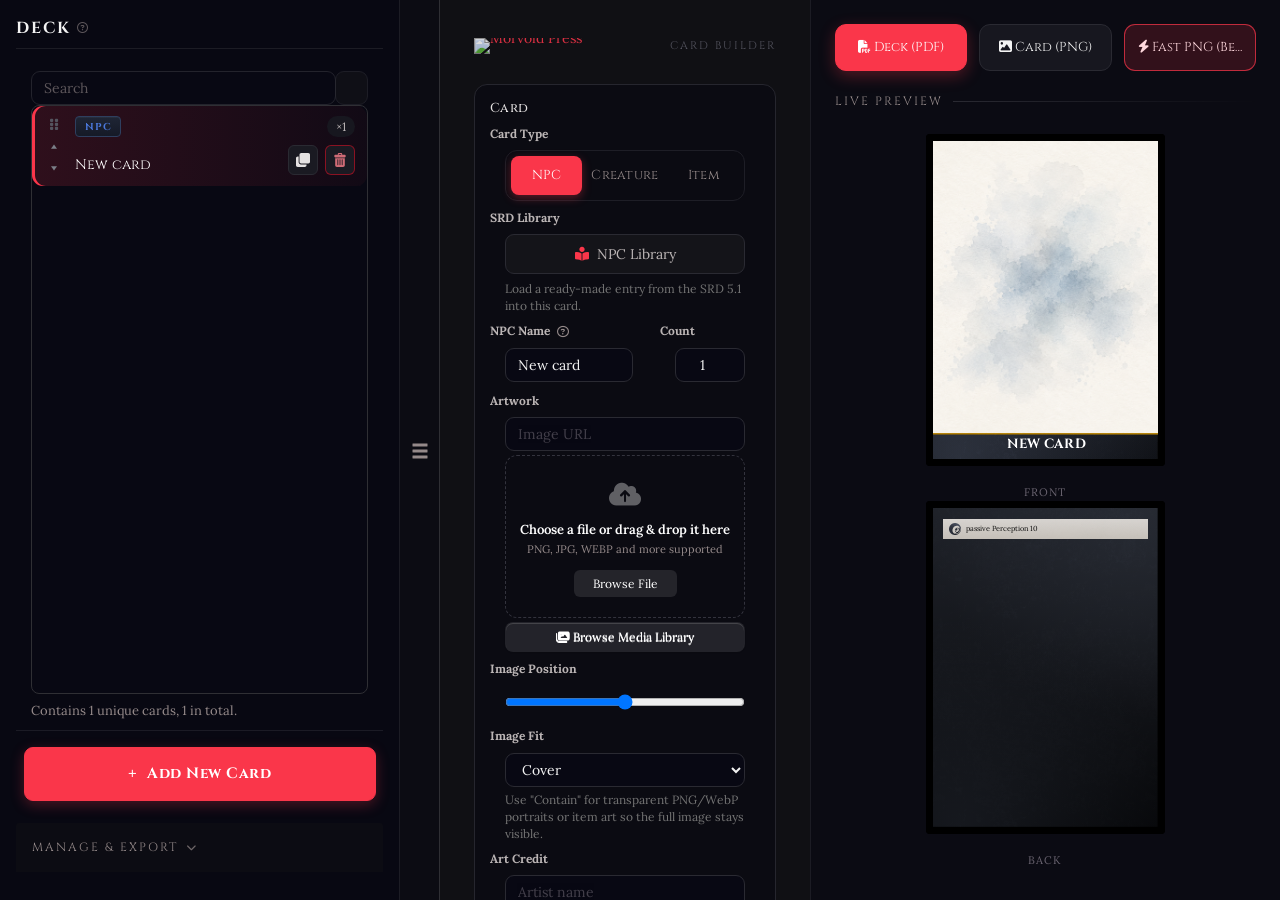
==== index.html @ 97876983 "Initial RPG card generator upload" ====
<!DOCTYPE html>
<html lang="en">

<head>
    <!-- Google Analytics -->
    <script>
    const GA_MEASUREMENT_ID = '%GA_MEASUREMENT_ID%';
    if (GA_MEASUREMENT_ID) {
        (function() {
        const script = document.createElement('script');
        script.async = true;
        script.src = `https://www.googletagmanager.com/gtag/js?id=${GA_MEASUREMENT_ID}`;
        document.head.appendChild(script);
        window.dataLayer = window.dataLayer || [];
        function gtag(){dataLayer.push(arguments);}
        gtag('js', new Date());
        gtag('config', GA_MEASUREMENT_ID, { anonymize_ip: true });
        })();
    }
    </script>
    <meta charset="UTF-8">
    <meta name="viewport" content="width=device-width, initial-scale=1">
    <meta name="description" content="A free browser-based tool for designing and generating custom creature cards for tabletop RPGs. Build your monsters, customise their stats, and export print-ready cards.">
    <meta property="og:type" content="website">
    <meta property="og:title" content="Creature Card Generator">
    <meta property="og:description" content="A free browser-based tool for designing and generating custom creature cards for tabletop RPGs. Build your monsters, customise their stats, and export print-ready cards.">
    <title>Creature Card Generator</title>
    <!-- Library: math.js -->
    <script type="text/javascript" src="lib/math/math.15.0.0.min.js" charset="utf-8"></script>
    <script>math.config({number:'BigNumber'})</script>
    <!-- Library: jQuery -->
    <script type="text/javascript" src="lib/jquery/jquery.min.js" charset="utf-8"></script>
    <!-- Library: Bootstrap -->
    <script type="text/javascript" src="lib/bootstrap/js/bootstrap.min.js" charset="utf-8"></script>
    <link rel="stylesheet" type="text/css" href="lib/bootstrap/css/bootstrap.min.css" />
    <link rel="stylesheet" type="text/css" href="lib/bootstrap/css/bootstrap-theme.min.css" />
    <!-- Library: Bootstrap typeahead -->
    <script type="text/javascript" src="lib/typeahead/bootstrap3-typeahead.min.js" charset="utf-8"></script>
    <!-- Library: Color picker -->
    <link href="lib/colorpicker/css/bootstrap-colorselector.css" rel="stylesheet" />
    <script type="text/javascript" src="lib/colorpicker/js/bootstrap-colorselector.js" charset="utf-8"></script>
    <!-- Library: DOMPurify -->
    <script type="text/javascript" src="lib/dompurify/purify.min.js" charset="utf-8"></script>
    <!-- Export-only dependencies are lazy-loaded by js/ui.js -->
    <!-- Data -->
    <script type="text/javascript" src="data/card_data_example.js"></script>
    <!-- Javascript -->
    <script type="text/javascript" src="js/index-and-output.js"></script>
    <script type="text/javascript" src="js/common.js"></script>
    <script type="text/javascript" src="js/fields/field.js"></script>
    <script type="text/javascript" src="js/fields/fields_utils.js"></script>
    <script type="text/javascript" src="js/fields/fields_file.js"></script>
    <script type="text/javascript" src="js/fields/fields_deck.js"></script>
    <script type="text/javascript" src="js/fields/fields_page.js"></script>
    <script type="text/javascript" src="js/fields/fields_default.js"></script>
    <script type="text/javascript" src="js/fields/fields_card.js?v=npc30"></script>
    <script type="text/javascript" src="js/monster-icon-data.js"></script>
    <script type="text/javascript" src="js/cards.js?v=npc30"></script>
    <script type="text/javascript" src="js/monster-computed.js"></script>
    <script type="text/javascript" src="js/colors.js"></script>
    <script type="text/javascript" src="js/icons.js"></script>
    <script type="text/javascript" src="js/doc_parser.js"></script>
    <script type="text/javascript" src="js/srd_data.js"></script>
    <script type="text/javascript" src="js/srd-items.js?v=npc30"></script>
    <script type="text/javascript" src="js/srd-items-data.js?v=npc30"></script>
    <script type="text/javascript" src="js/item-art-data.js?v=npc30"></script>
    <script type="text/javascript" src="js/srd-import.js?v=npc30"></script>
    <script type="text/javascript" src="js/srd-items-library.js?v=npc30"></script>
    <script type="text/javascript" src="js/jsonbuilder-import.js"></script>
    <script type="text/javascript" src="js/card-lightbox.js"></script>
    <script type="text/javascript" defer src="js/ui.js?v=npc30"></script>
    <script type="text/javascript" defer src="js/autocomplete.js?v=npc30"></script>
    <script type="text/javascript" defer src="js/redesign-modules.js?v=npc30"></script>
    <!-- Fonts -->
    <link href='https://fonts.googleapis.com/css2?family=Cinzel:wght@400;700&family=Lora:ital,wght@0,400;0,700;1,400;1,700&display=swap' rel='stylesheet'>
    <link href="fonts/game-icons.css" rel="stylesheet" />
    <link rel="stylesheet" href="https://cdnjs.cloudflare.com/ajax/libs/font-awesome/6.5.1/css/all.min.css" />
    <!-- Drawer flash-prevention: set class before first paint -->
    <script>
      if (localStorage.getItem('drawerOpen') !== 'false') {
        document.documentElement.classList.add('drawer-open');
      }
    </script>
    <!-- CSS -->
    <link href="css/ui.css?v=npc30" rel="stylesheet" />
    <link href="css/redesign.css?v=npc30" rel="stylesheet" />
    <link href="css/cards.css?v=npc30" rel="stylesheet" />
    <link href="css/card-size.css" rel="stylesheet" />
    <link href="css/icons.css" rel="stylesheet" />
    <link href="css/custom-icons.css" rel="stylesheet" />
    <link href="css/style.css" rel="stylesheet" />
</head>

<body>
    <!-- Off-canvas sidebar drawer -->
    <aside id="sidebar-drawer">

                <div id="deck-section" class="sidebar-section">
                    <h4 class="sidebar-section-title">Deck <button type="button" class="sidebar-tooltip-btn" onclick="openSidebarTooltip('deck')" title="About the Deck"><i class="fa-regular fa-circle-question"></i></button></h4>
                                <form role="form" class="form-horizontal sidebar-deck-form">
                                    <div class="deck-sidebar-main">
                                    <div class="form-group">
                                        <div class="col-sm-2">
                                            <label for="deck-cards-list" class="control-label" style="width: 100%; margin-bottom: 1em;">Card</label>
                                            <div>
                                                <button type="button" class="move-button" title="Move to top" id="button-move-top">⏫</button>
                                            </div>
                                            <div>
                                                <button type="button" class="move-button" title="Move up" id="button-move-up">🔼</button>
                                            </div>
                                            <div>
                                                <button type="button" class="move-button" title="Move down" id="button-move-down">🔽</button>
                                            </div>
                                            <div>
                                                <button type="button" class="move-button" title="Move to bottom" id="button-move-bottom">⏬</button>
                                            </div>
                                        </div>
                                        <div class="col-sm-10">
                                            <div class="input-group">
                                                <input type="search" id="deck-cards-list-title-filter" class="form-control" placeholder="Search">
                                                <span class="input-group-btn">
                                                    <button class="btn btn-default search-clear-btn">
                                                </span>
                                            </div>
                                            <div id="deck-cards-list" class="deck-cards-list"></div>
                                        </div>
                                    </div>
                                    <div class="form-group">
                                        <div class="col-sm-2"></div>
                                        <div class="col-sm-10">
                                            <div id="total-card-count">Deck contains 0 cards.</div>
                                        </div>
                                    </div>

                                    </div>
                                    <div class="deck-sidebar-actions">
                                        <div class="sidebar-action-card">
                                    <!-- ── Add Cards ── -->
                                    <p class="sidebar-group-label">Add Cards <button type="button" class="sidebar-tooltip-btn" onclick="openSidebarTooltip('add-cards')" title="About Add Cards"><i class="fa-regular fa-circle-question"></i></button></p>
                                    <div class="form-group slim-buttons-row">
                                        <div class="col-sm-12">
                                            <button type="button" class="btn btn-block" id="button-add-card">Add New Card</button>
                                        </div>
                                    </div>

                                    <!-- ── Manage ── -->
                                    <p class="sidebar-group-label">Manage <button type="button" class="sidebar-tooltip-btn" onclick="openSidebarTooltip('manage')" title="About Manage"><i class="fa-regular fa-circle-question"></i></button></p>
                                    <div class="form-group slim-buttons-row">
                                        <div class="col-sm-4">
                                            <button type="button" class="btn btn-primary btn-block" id="button-duplicate-card">Duplicate</button>
                                        </div>
                                        <div class="col-sm-4">
                                            <button type="button" class="btn btn-primary btn-block" id="button-copy-card">Copy</button>
                                        </div>
                                        <div class="col-sm-4">
                                            <button type="button" class="btn btn-primary btn-block" id="button-copy-all">Copy all</button>
                                        </div>
                                    </div>
                                    <div class="form-group slim-buttons-row">
                                        <div class="col-sm-4">
                                            <button type="button" class="btn btn-primary btn-block" id="button-paste-card">Paste</button>
                                        </div>
                                        <div class="col-sm-4">
                                            <button type="button" class="btn btn-danger btn-block" id="button-delete-card">Delete</button>
                                        </div>
                                        <div class="col-sm-4">
                                            <button type="button" class="btn btn-danger btn-block" id="button-clear">Delete all</button>
                                        </div>
                                    </div>
                                    <div class="form-group slim-buttons-row">
                                        <div class="col-sm-12">
                                            <div class="checkbox" style="padding: 2px 0 4px;">
                                                <label>
                                                    <input type="checkbox" checked id="ask-before-delete"> Ask before deleting
                                                </label>
                                            </div>
                                        </div>
                                    </div>

                                    <!-- ── Import / Export ── -->
                                    <p class="sidebar-group-label">Import / Export <button type="button" class="sidebar-tooltip-btn" onclick="openSidebarTooltip('import-export')" title="About Import / Export"><i class="fa-regular fa-circle-question"></i></button></p>
                                    <div class="form-group slim-buttons-row">
                                        <div class="col-sm-12">
                                            <button type="button" class="btn btn-block sidebar-import-btn" id="button-load">
                                                <i class="fa-solid fa-file-arrow-up"></i> Import JSON
                                            </button>
                                        </div>
                                    </div>
                                    <div class="form-group">
                                        <div class="col-sm-12">
                                            <div class="input-group">
                                                <input type="text" class="form-control" id="file-name" placeholder="File name" value="morvold_card_deck">
                                                <span class="input-group-btn">
                                                    <button type="button" class="btn btn-primary" id="button-save">Export JSON</button>
                                                </span>
                                            </div>
                                            <a href="" id="file-save-link" style="display:none">Hidden download link</a>
                                        </div>
                                    </div>
                                        </div>
                                    </div>
                                </form>
                </div><!-- /#deck-section -->

                    <!-- Page panel removed: content moved to Page Settings in column 2 -->


                    <!-- TEMPORARILY HIDDEN: To show the Default panel again, remove the wrapper div with style="display:none" below (and its closing </div>). -->
                    <div style="display:none">
                    <div class="panel panel-default">
                        <div class="panel-heading" role="tab" id="headingThree">
                            <h4 class="panel-title">
                                <a class="collapsed" role="button" data-toggle="collapse" data-parent="#accordion"
                                    href="#collapseThree" aria-expanded="false" aria-controls="collapseThree">
                                    <!-- PANEL TITLE -->
                                    Default
                                    <!-- /PANEL TITLE -->
                                </a>
                            </h4>
                        </div>
                        <div id="collapseThree" class="panel-collapse collapse" role="tabpanel"
                            aria-labelledby="headingThree">
                            <div class="panel-body">
                                <!-- PANEL BODY -->
                                <form role="form" class="form-horizontal">
                                    <div class="form-group slim-buttons-row">
                                        <label for="default-title-size" class="col-sm-4 control-label">Title size</label>
                                        <div class="col-sm-6">
                                            <select class="form-control" id="default-title-size">
                                                <option value="16">16pt</option>
                                                <option value="15">15pt</option>
                                                <option value="14">14pt</option>
                                                <option value="13">13pt (initial)</option>
                                                <option value="12">12pt</option>
                                                <option value="11">11pt</option>
                                                <option value="10">10pt</option>
                                            </select>
                                        </div>
                                        <div class="col-sm-2">
                                            <button type="button" class="btn btn-primary btn-block" id="button-apply-default-title-size"
                                                onclick="">&gt;</button>
                                        </div>
                                    </div>
                                    <div class="form-group slim-buttons-row">
                                        <label for="default-title-color" class="col-sm-4 control-label">Title color</label>
                                        <div class="col-sm-6">
                                            <div class="input-group">
                                                <select id="default-title-color-selector" class="colorselector-data"></select>
                                                <input type="text" id="default-title-color" class="form-control" placeholder="Default color">
                                            </div>
                                        </div>
                                        <div class="col-sm-2">
                                            <button type="button" class="btn btn-primary btn-block" id="button-apply-default-title-color"
                                                onclick="">&gt;</button>
                                        </div>
                                    </div>
                                    <div class="form-group slim-buttons-row">
                                        <label for="default-card-font-size" class="col-sm-4 control-label">Text size</label>
                                        <div class="col-sm-6">
                                            <select class="form-control" id="default-card-font-size">
                                                <option value="12" selected>12px (initial)</option>
                                                <option value="11">11px</option>
                                                <option value="inherit">10.66px (inherit: 8pt)</option>
                                                <option value="10">10px</option>
                                                <option value="9">9px</option>
                                                <option value="smaller">8.88px (smaller)</option>
                                                <option value="8">8px</option>
                                            </select>
                                        </div>
                                        <div class="col-sm-2">
                                            <button type="button" class="btn btn-primary btn-block" id="button-apply-default-font-card"
                                                onclick="">&gt;</button>
                                        </div>
                                    </div>
                                    <div class="form-group slim-buttons-row" style="display:none;">
                                        <label for="default-color-front-selector" class="col-sm-4 control-label">Front color</label>
                                        <div class="col-sm-6">
                                            <div class="input-group">
                                                <select id="default-color-front-selector" class="colorselector-data"></select>
                                                <input type="text" id="default-color-front" class="form-control"
                                                    placeholder="Card front color" data-property="color">
                                            </div>
                                        </div>
                                        <div class="col-sm-2">
                                            <button type="button" class="btn btn-primary btn-block" id="button-apply-default-color-front"
                                                onclick="">&gt;</button>
                                        </div>
                                    </div>
                                    <div class="form-group slim-buttons-row">
                                        <label for="default-icon-front" class="col-sm-4 control-label">Front icon</label>
                                        <div class="col-sm-6">
                                            <div class="input-group">
                                                <span class="input-group-btn">
                                                    <button class="btn btn-default icon-select-button"
                                                        type="button">Search</button>
                                                </span>
                                                <input type="text" id="default-icon-front" class="form-control icon-list"
                                                    placeholder="Icon name">
                                            </div>
                                        </div>
                                        <div class="col-sm-2">
                                            <button type="button" class="btn btn-primary btn-block" id="button-apply-default-icon-front"
                                                onclick="">&gt;</button>
                                        </div>
                                    </div>
                                    <div class="form-group slim-buttons-row">
                                        <label for="small-icons" class="col-sm-4 control-label"></label>
                                        <div class="col-sm-6">
                                            <div class="checkbox" style="padding-bottom: 7px;">
                                                <label>
                                                    <input type="checkbox" checked id="small-icons"> Use small icons
                                                </label>
                                            </div>
                                        </div>
                                        <div class="col-sm-2">
                                            
                                        </div>
                                    </div>
                                    <div class="form-group slim-buttons-row" style="display:none;">
                                        <label for="default-color-back-selector" class="col-sm-4 control-label">Back color</label>
                                        <div class="col-sm-6">
                                            <div class="input-group">
                                                <select id="default-color-back-selector" class="colorselector-data"></select>
                                                <input type="text" id="default-color-back" class="form-control"
                                                    placeholder="Default front color" data-property="color">
                                            </div>
                                        </div>
                                        <div class="col-sm-2">
                                            <button type="button" class="btn btn-primary btn-block" id="button-apply-default-color-back"
                                                onclick="">&gt;</button>
                                        </div>
                                    </div>
                                    <div class="form-group slim-buttons-row">
                                        <label for="default-icon-back" class="col-sm-4 control-label">Back icon</label>
                                        <div class="col-sm-6">
                                            <div class="input-group">
                                                <span class="input-group-btn">
                                                    <button class="btn btn-default icon-select-button"
                                                        type="button">Search</button>
                                                </span>
                                                <input type="text" id="default-icon-back" class="form-control icon-list"
                                                    placeholder="Default front icon">
                                            </div>
                                        </div>
                                        <div class="col-sm-2">
                                            <button type="button" class="btn btn-primary btn-block" id="button-apply-default-icon-back"
                                                onclick="">&gt;</button>
                                        </div>
                                    </div>
                                    <div class="form-group slim-buttons-row">
                                        <label for="default-icon-back-rotation" class="col-sm-4 control-label" style="font-weight: normal;">Rotation (°)</label>
                                        <div class="col-sm-6">
                                            <input type="number" max="360" min="-360" id="default-icon-back-rotation" class="form-control" placeholder="0">
                                        </div>
                                        <div class="col-sm-2">
                                            <button type="button" class="btn btn-primary btn-block" id="button-apply-default-icon-back-rotation"
                                                onclick="">&gt;</button>
                                        </div>
                                    </div>
                                    <div class="form-group slim-buttons-row">
                                        <label for="default-icon-back-container" class="col-sm-4 control-label" style="font-weight: normal;">Container</label>
                                        <div class="col-sm-6">
                                            <select class="form-control" id="default-icon-back-container">
                                                <option value="none">None</option>
                                                <option value="square">Square</option>
                                                <option value="rounded-square">Rounded square</option>
                                                <option value="circle">Circle</option>
                                            </select>
                                        </div>
                                        <div class="col-sm-2">
                                            <button type="button" class="btn btn-primary btn-block" id="button-apply-default-icon-back-container"
                                                onclick="">&gt;</button>
                                        </div>
                                    </div>
                                    <div class="form-group slim-buttons-row">
                                        <label for="default-card-background" class="col-sm-4 control-label">Back image</label>
                                        <div class="col-sm-6">
                                            <input type="text" id="default-card-background" class="form-control">
                                        </div>
                                        <div class="col-sm-2">
                                            <button type="button" class="btn btn-primary btn-block" id="button-apply-default-card-background"
                                                onclick="">&gt;</button>
                                        </div>
                                    </div>
                                    <div class="help-block">
                                        <p>
                                            An attribute's default value will be applied to cards that are missing a value for that specific attribute. 
                                            These default values are stored in the browser but not in the file saved using the "Download" button.
                                        </p>
                                        <p>
                                            Press the ">" button to overwrite existing attribute values on each card.
                                            These values will be stored in the file.
                                        </p>
                                    </div>
                                    <div class="form-group slim-buttons-row">
                                        <div class="col-sm-12">
                                            <button type="button" class="btn btn-default" style="width: 100%;" id="reset-default-tab-values">Restore this tab's default values</button>
                                        </div>
                                    </div>
                                    <div id="danger-zone-closed">
                                        <div class="form-group">
                                            <div class="col-sm-12">
                                                <p><a href="javascript:;" id="danger-zone-show">Show Danger Zone</a></p>
                                            </div>
                                        </div>
                                    </div>
                                    <div id="danger-zone-opened" class="hidden">
                                        <p><a href="javascript:;" id="danger-zone-hide">Hide Danger Zone</a></p>
                                        <div class="form-group slim-buttons-row">
                                            <div class="col-sm-12 text-center">
                                                <button type="button" class="btn btn-danger" style="width: 100%;" id="clear-all">CLEAR ALL</button>
                                            </div>
                                        </div>
                                    </div>
                                </form>
                                <!-- /PANEL BODY -->
                            </div>
                        </div>
                    </div>
                    </div>
                    <!-- /TEMPORARILY HIDDEN: Default panel -->

                <!-- Hidden file load form (required by button-load handler) -->
                <form style="display:none" id="file-load-form">
                    <input type="file" id="file-load" name="files[]" multiple class="form-control" style="display:none" />
                </form>

                <!-- Hidden download settings inputs (required by fields_file.js bindings) -->
                <div style="display:none">
                    <input type="radio" name="open-save-dialog" value="">
                    <input type="radio" name="open-save-dialog" value="1">
                    <input type="radio" name="browser-asks-where-save" value="">
                    <input type="radio" name="browser-asks-where-save" value="1">
                </div>

    </aside>
    <!-- Drawer toggle bar -->
    <div id="drawer-toggle" title="Toggle sidebar">
        <span class="glyphicon glyphicon-menu-hamburger"></span>
    </div>
    <!-- Main content (pushed by drawer) -->
    <div id="main-content">
        <div class="container-fluid">
            <div class="row">
            <div class="col-md-12 col-lg-7" style="overflow: auto;">
                <div class="mv-form-header">
                    <a href="https://morvoldpress.com/" target="_blank" rel="noopener noreferrer" id="morvold-logo-link">
                        <img src="https://morvoldpress.com/wp-content/uploads/2023/12/MorvoldLogoV2-White-1.png"
                             alt="Morvold Press"
                             id="morvold-logo">
                    </a>
                    <span class="mv-eyebrow">CARD BUILDER</span>
                </div>
                <form class="form-horizontal" role="form" id="monster-card-form">
                <div class="panel-group" id="monster-form-accordion" role="tablist">

                    <div class="panel panel-default" id="sectionCard">
                        <div class="panel-body">
                    <h5 style="margin-top:0;">Card</h5>
                    <div class="form-group">
                        <label for="card-template" class="col-sm-3 control-label">Card Type</label>
                        <div class="col-sm-9">
                            <select id="card-template" class="form-control mv-visually-hidden">
                                <option value="npc" selected>NPC</option>
                                <option value="creature">Creature</option>
                                <option value="item">Item</option>
                            </select>
                            <div class="mv-segmented" id="card-template-segmented" role="tablist" aria-label="Card Type">
                                <button type="button" class="mv-segmented-btn" data-template="npc" role="tab">NPC</button>
                                <button type="button" class="mv-segmented-btn" data-template="creature" role="tab">Creature</button>
                                <button type="button" class="mv-segmented-btn" data-template="item" role="tab">Item</button>
                            </div>
                        </div>
                    </div>
                    <div class="form-group" id="card-library-group">
                        <label class="col-sm-3 control-label">SRD Library</label>
                        <div class="col-sm-9">
                            <button type="button" class="btn btn-block card-library-btn" id="button-npc-library" onclick="srd_open_modal('npc')"><i class="fa-solid fa-book-open-reader"></i> NPC Library</button>
                            <button type="button" class="btn btn-block card-library-btn" id="button-creature-library" onclick="srd_open_modal('creature')"><i class="fa-solid fa-dragon"></i> Creature Library</button>
                            <button type="button" class="btn btn-block card-library-btn" id="button-item-library" onclick="srd_item_open_modal()"><i class="fa-solid fa-gem"></i> Item Library</button>
                            <p class="help-block" style="margin:6px 0 0;font-size:12px;">Load a ready-made entry from the SRD 5.1 into this card.</p>
                        </div>
                    </div>
                    <div class="mv-title-count-row">
                    <div class="form-group">
                        <label for="card-title" class="col-sm-3 control-label" id="card-title-label"><span id="card-title-label-text">NPC Name</span> <button type="button" class="field-hint-btn" data-hint-for="card-title" aria-label="Help"><i class="fa-regular fa-circle-question"></i></button></label>
                        <div class="col-sm-9">
                            <input type="text" id="card-title" class="form-control" placeholder="Name">
                        </div>
                    </div>
                    <div class="form-group">
                        <label for="card-count" class="col-sm-3 control-label">Count</label>
                        <div class="col-sm-9">
                            <input type="number" id="card-count" class="form-control" placeholder="0" min="0">
                        </div>
                    </div>
                    </div>
                    <div class="form-group">
                        <label for="monster-creature-artwork" class="col-sm-3 control-label">Artwork</label>
                        <div class="col-sm-9">
                            <input type="text" id="monster-creature-artwork" class="form-control" placeholder="Image URL">
                            <div id="artwork-drop-zone" class="artwork-drop-zone" style="margin-top:4px;">
                                <input type="file" id="monster-creature-artwork-file" accept="image/*" style="display:none;">
                                <div class="artwork-drop-zone-icon"><i class="fa-solid fa-cloud-arrow-up"></i></div>
                                <p class="artwork-drop-zone-text">Choose a file or drag &amp; drop it here</p>
                                <p class="artwork-drop-zone-subtext">PNG, JPG, WEBP and more supported</p>
                                <button type="button" class="btn artwork-drop-zone-btn" id="artwork-browse-btn">Browse File</button>
                            </div>
                            <button type="button" id="browse-wp-media-btn" class="btn btn-default btn-sm" style="margin-top:4px; width:100%;"><i class="fa-solid fa-images"></i> Browse Media Library</button>
                        </div>
                    </div>
                    <div class="form-group">
                        <label for="monster-art-y" class="col-sm-3 control-label">Image Position</label>
                        <div class="col-sm-9">
                            <input type="range" id="monster-art-y" class="form-control" min="0" max="100" step="1" value="50" style="padding:0;height:34px;">
                        </div>
                    </div>
                    <div class="form-group">
                        <label for="monster-art-fit" class="col-sm-3 control-label">Image Fit</label>
                        <div class="col-sm-9">
                            <select id="monster-art-fit" class="form-control">
                                <option value="cover">Cover</option>
                                <option value="contain">Contain</option>
                            </select>
                            <p class="help-block" style="margin:4px 0 0;font-size:12px;">Use "Contain" for transparent PNG/WebP portraits or item art so the full image stays visible.</p>
                        </div>
                    </div>
                    <div class="form-group">
                        <label for="monster-art-credit" class="col-sm-3 control-label">Art Credit</label>
                        <div class="col-sm-9">
                            <input type="text" id="monster-art-credit" class="form-control" placeholder="Artist name">
                        </div>
                    </div>
                    <div class="form-group" id="background-mode-group">
                        <label for="monster-background-mode" class="col-sm-3 control-label">Background</label>
                        <div class="col-sm-9">
                            <select id="monster-background-mode" class="form-control">
                                <option value="gradient">Default</option>
                                <option value="creature_type">Creature Type</option>
                            </select>
                            <p class="help-block" id="background-mode-help" style="margin:4px 0 0;font-size:12px;">"Default" builds a dark gradient from the uploaded artwork's colors. "Creature Type" uses the classic type background image.</p>
                        </div>
                    </div>
                    <div class="form-group" id="card-sections-group">
                        <label class="col-sm-3 control-label">Sections</label>
                        <div class="col-sm-9">
                            <div id="card-sections-cb"></div>
                            <p class="help-block" style="margin:4px 0 0;font-size:12px;">Choose which sections appear in the form and on the card. Unchecking a section hides it but keeps its data. Locked sections are always included.</p>
                        </div>
                    </div>
                        </div>
                    </div>

                    <!-- ============ ITEM SECTIONS (visible when Card Type = Item) ============ -->
                    <div class="panel panel-default section-accordion item-section" id="sectionItemDetails" style="display:none;">
                        <div class="panel-heading" role="tab" id="heading_sectionItemDetails">
                            <h4 class="panel-title">
                                <a class="collapsed" role="button" data-toggle="collapse" data-parent="#monster-form-accordion" href="#collapse_sectionItemDetails" aria-expanded="false">
                                    Item Details
                                    <span class="section-counter" data-section="sectionItemDetails"></span>
                                </a>
                            </h4>
                        </div>
                        <div id="collapse_sectionItemDetails" class="panel-collapse collapse" role="tabpanel">
                            <div class="panel-body">
                    <div class="form-group">
                        <label for="item-type" class="col-sm-3 control-label">Item Type</label>
                        <div class="col-sm-9">
                            <select id="item-type" class="form-control">
                                <option value="">—</option>
                                <option>Adventuring Gear</option>
                                <option>Ammunition</option>
                                <option>Artisan's Tools</option>
                                <option>Explosive</option>
                                <option>Firearm</option>
                                <option>Food and Drink</option>
                                <option>Futuristic</option>
                                <option>Gaming Set</option>
                                <option>Generic Variant</option>
                                <option>Heavy Armor</option>
                                <option>Instrument</option>
                                <option>Light Armor</option>
                                <option>Martial Weapon</option>
                                <option>Medium Armor</option>
                                <option>Melee Weapon</option>
                                <option>Modern</option>
                                <option>Mount</option>
                                <option>Other</option>
                                <option>Poison</option>
                                <option>Potion</option>
                                <option>Ranged Weapon</option>
                                <option>Renaissance</option>
                                <option>Ring</option>
                                <option>Rod</option>
                                <option>Scroll</option>
                                <option>Shield</option>
                                <option>Simple Weapon</option>
                                <option>Spellcasting Focus</option>
                                <option>Staff</option>
                                <option>Tack and Harness</option>
                                <option>Tattoo</option>
                                <option>Tool</option>
                                <option>Trade Bar</option>
                                <option>Trade Good</option>
                                <option>Treasure (Art Object)</option>
                                <option>Treasure (Coinage)</option>
                                <option>Treasure (Gemstone)</option>
                                <option>Vehicle (Air)</option>
                                <option>Vehicle (Land)</option>
                                <option>Vehicle (Space)</option>
                                <option>Vehicle (Water)</option>
                                <option>Wand</option>
                                <option>Wondrous Item</option>
                            </select>
                        </div>
                    </div>
                    <div class="form-group">
                        <label for="item-subtype" class="col-sm-3 control-label">Item Subtype</label>
                        <div class="col-sm-9">
                            <input type="text" id="item-subtype" class="form-control" placeholder="e.g. Longsword, Dragonhide, Phoenix, Frost">
                        </div>
                    </div>
                    <div class="form-group" id="item-tier-group" style="display:none;">
                        <label for="item-tier" class="col-sm-3 control-label">Tier</label>
                        <div class="col-sm-9">
                            <select id="item-tier" class="form-control">
                                <option value="">—</option>
                                <option>Minor</option>
                                <option>Major</option>
                            </select>
                        </div>
                    </div>
                    <div class="form-group">
                        <label for="item-rarity" class="col-sm-3 control-label">Rarity</label>
                        <div class="col-sm-9">
                            <select id="item-rarity" class="form-control">
                                <option value="">—</option>
                                <option>None</option>
                                <option>Common</option>
                                <option>Uncommon</option>
                                <option>Rare</option>
                                <option>Very Rare</option>
                                <option>Legendary</option>
                                <option>Artifact</option>
                            </select>
                        </div>
                    </div>
                    <div class="form-group">
                        <label for="item-cost" class="col-sm-3 control-label">Cost</label>
                        <div class="col-sm-9">
                            <input type="text" id="item-cost" class="form-control" placeholder="e.g. 1,500 gp">
                        </div>
                    </div>
                    <div class="form-group">
                        <label for="item-weight" class="col-sm-3 control-label">Weight</label>
                        <div class="col-sm-9">
                            <input type="text" id="item-weight" class="form-control" placeholder="e.g. 3 lb.">
                        </div>
                    </div>
                    <div class="form-group">
                        <label for="item-attunement" class="col-sm-3 control-label">Attunement</label>
                        <div class="col-sm-9">
                            <select id="item-attunement" class="form-control">
                                <option value="">No Attunement Required</option>
                                <option value="required">Requires Attunement</option>
                                <option value="required_by">Requires Attunement By...</option>
                            </select>
                        </div>
                    </div>
                    <div class="form-group" id="item-attunement-req-group" style="display:none;">
                        <label for="item-attunement-req" class="col-sm-3 control-label">Required By</label>
                        <div class="col-sm-9">
                            <input type="text" id="item-attunement-req" class="form-control" placeholder="e.g. a Spellcaster, a Cleric or Paladin, a creature of Good alignment">
                            <p class="help-block" style="margin:4px 0 0;font-size:12px;">Shown on the card as "Requires Attunement by ..."</p>
                        </div>
                    </div>
                    <div class="form-group">
                        <label for="item-description" class="col-sm-3 control-label">Description</label>
                        <div class="col-sm-9"><textarea id="item-description" class="form-control" rows="5" placeholder="What the item does, how it looks, and how it's used"></textarea></div>
                    </div>
                    <div class="form-group">
                        <label for="item-flavour-text" class="col-sm-3 control-label">Flavour Text</label>
                        <div class="col-sm-9"><textarea id="item-flavour-text" class="form-control" rows="3" placeholder="Optional italicized flavour text for the card"></textarea></div>
                    </div>
                            </div>
                        </div>
                    </div>

                    <div class="panel panel-default section-accordion item-section" id="sectionItemFeatures" style="display:none;">
                        <div class="panel-heading" role="tab" id="heading_sectionItemFeatures">
                            <h4 class="panel-title">
                                <a class="collapsed" role="button" data-toggle="collapse" data-parent="#monster-form-accordion" href="#collapse_sectionItemFeatures" aria-expanded="false">
                                    Benefits
                                    <span class="section-counter" data-section="sectionItemFeatures"></span>
                                </a>
                            </h4>
                        </div>
                        <div id="collapse_sectionItemFeatures" class="panel-collapse collapse" role="tabpanel">
                            <div class="panel-body">
                    <p class="section-description" style="margin-top:0;">Add as many named item benefits as you need. Each one appears on the card like a creature action entry.</p>
                    <div id="item-features-repeater"></div>
                    <div class="item-repeater-toolbar">
                        <button type="button" class="item-repeater-btn" id="item-features-add-btn"><i class="fa-solid fa-plus"></i> Add Benefit</button>
                    </div>
                            </div>
                        </div>
                    </div>

                    <div class="panel panel-default section-accordion item-section" id="sectionItemCombat" style="display:none;">
                        <div class="panel-heading" role="tab" id="heading_sectionItemCombat">
                            <h4 class="panel-title">
                                <a class="collapsed" role="button" data-toggle="collapse" data-parent="#monster-form-accordion" href="#collapse_sectionItemCombat" aria-expanded="false">
                                    Combat &amp; Properties
                                    <span class="section-counter" data-section="sectionItemCombat"></span>
                                </a>
                            </h4>
                        </div>
                        <div id="collapse_sectionItemCombat" class="panel-collapse collapse" role="tabpanel">
                            <div class="panel-body">
                    <p class="section-description" style="margin-top:0;">Only fill what applies — weapon fields for weapons, AC for armor, focus classes for spellcasting foci. Everything left blank stays off the card.</p>
                    <div class="form-group">
                        <label for="item-damage-dice" class="col-sm-3 control-label">Damage Dice</label>
                        <div class="col-sm-9">
                            <select id="item-damage-dice" class="form-control">
                                <option value="">—</option>
                                <option>1</option>
                                <option>1d4</option>
                                <option>1d6</option>
                                <option>1d8</option>
                                <option>2d4</option>
                                <option>1d10</option>
                                <option>1d12</option>
                                <option>2d6</option>
                                <option>3d4</option>
                                <option>2d8</option>
                                <option>4d4</option>
                                <option>3d6</option>
                                <option>2d10</option>
                                <option>3d8</option>
                                <option>2d12</option>
                                <option>3d12</option>
                                <option>6d8</option>
                            </select>
                        </div>
                    </div>
                    <div class="form-group">
                        <label for="item-damage-type" class="col-sm-3 control-label">Damage Type</label>
                        <div class="col-sm-9">
                            <select id="item-damage-type" class="form-control">
                                <option value="">—</option>
                                <option>Acid</option>
                                <option>Bludgeoning</option>
                                <option>Cold</option>
                                <option>Fire</option>
                                <option>Force</option>
                                <option>Lightning</option>
                                <option>Necrotic</option>
                                <option>Piercing</option>
                                <option>Psychic</option>
                                <option>Radiant</option>
                                <option>Slashing</option>
                                <option>Thunder</option>
                            </select>
                        </div>
                    </div>
                    <div class="form-group">
                        <label for="item-range-normal" class="col-sm-3 control-label">Range (Normal)</label>
                        <div class="col-sm-9"><div class="input-group"><input type="number" id="item-range-normal" class="form-control" min="0" step="5" placeholder="e.g. 30"><span class="input-group-addon">ft.</span></div></div>
                    </div>
                    <div class="form-group">
                        <label for="item-range-long" class="col-sm-3 control-label">Range (Long)</label>
                        <div class="col-sm-9"><div class="input-group"><input type="number" id="item-range-long" class="form-control" min="0" step="5" placeholder="e.g. 120"><span class="input-group-addon">ft.</span></div></div>
                    </div>
                    <div class="form-group">
                        <label for="item-ac" class="col-sm-3 control-label">Armor Class</label>
                        <div class="col-sm-9">
                            <input type="text" id="item-ac" class="form-control" placeholder="e.g. 14 + Dex modifier (max 2), or +2">
                        </div>
                    </div>
                    <h5>Properties</h5>
                    <div class="form-group">
                        <div id="item-properties-cb" class="col-sm-12 row" style="margin-left:0; margin-right:0;"></div>
                    </div>
                    <h5>Spellcasting Focus For</h5>
                    <div class="form-group">
                        <div id="item-focus-cb" class="col-sm-12 row" style="margin-left:0; margin-right:0;"></div>
                    </div>
                            </div>
                        </div>
                    </div>

                    <div class="panel panel-default section-accordion item-section" id="sectionItemMagic" style="display:none;">
                        <div class="panel-heading" role="tab" id="heading_sectionItemMagic">
                            <h4 class="panel-title">
                                <a class="collapsed" role="button" data-toggle="collapse" data-parent="#monster-form-accordion" href="#collapse_sectionItemMagic" aria-expanded="false">
                                    Curse &amp; Sentience
                                    <span class="section-counter" data-section="sectionItemMagic"></span>
                                </a>
                            </h4>
                        </div>
                        <div id="collapse_sectionItemMagic" class="panel-collapse collapse" role="tabpanel">
                            <div class="panel-body">
                    <div class="form-group">
                        <div class="col-sm-9 col-sm-offset-3">
                            <div class="checkbox" style="margin-top:0;">
                                <label>
                                    <input type="checkbox" id="item-cursed"> Cursed
                                </label>
                            </div>
                        </div>
                    </div>
                    <div class="form-group" id="item-curse-text-group" style="display:none;">
                        <label for="item-curse-text" class="col-sm-3 control-label">Curse</label>
                        <div class="col-sm-9"><textarea id="item-curse-text" class="form-control" rows="3" placeholder="Describe the curse and how it manifests"></textarea></div>
                    </div>
                    <div class="form-group">
                        <div class="col-sm-9 col-sm-offset-3">
                            <div class="checkbox" style="margin-top:0;">
                                <label>
                                    <input type="checkbox" id="item-sentient"> Sentient
                                </label>
                            </div>
                        </div>
                    </div>
                    <div class="form-group" id="item-sentient-text-group" style="display:none;">
                        <label for="item-sentient-text" class="col-sm-3 control-label">Sentience</label>
                        <div class="col-sm-9"><textarea id="item-sentient-text" class="form-control" rows="3" placeholder="Personality, communication, senses, and purpose"></textarea></div>
                    </div>
                            </div>
                        </div>
                    </div>
                    <!-- ============ END ITEM SECTIONS ============ -->


                    <div class="panel panel-default section-accordion" id="sectionCreatureIdentity" style="display:none;">
                        <div class="panel-heading" role="tab" id="heading_sectionCreatureIdentity">
                            <h4 class="panel-title">
                                <a class="collapsed" role="button" data-toggle="collapse" data-parent="#monster-form-accordion" href="#collapse_sectionCreatureIdentity" aria-expanded="false">
                                    Challenge &amp; Identity
                                    <span class="section-counter" data-section="sectionCreatureIdentity"></span>
                                </a>
                            </h4>
                        </div>
                        <div id="collapse_sectionCreatureIdentity" class="panel-collapse collapse" role="tabpanel">
                            <div class="panel-body">
                    <div class="form-group">
                        <label for="monster-challenge-rating" class="col-sm-3 control-label">Challenge Rating</label>
                        <div class="col-sm-9">
                            <select id="monster-challenge-rating" class="form-control">
                                <option value="">—</option>
                                <option value="0">0</option>
                                <option value="0.125">1/8</option>
                                <option value="0.25">1/4</option>
                                <option value="0.5">1/2</option>
                                <option value="1">1</option>
                                <option value="2">2</option>
                                <option value="3">3</option>
                                <option value="4">4</option>
                                <option value="5">5</option>
                                <option value="6">6</option>
                                <option value="7">7</option>
                                <option value="8">8</option>
                                <option value="9">9</option>
                                <option value="10">10</option>
                                <option value="11">11</option>
                                <option value="12">12</option>
                                <option value="13">13</option>
                                <option value="14">14</option>
                                <option value="15">15</option>
                                <option value="16">16</option>
                                <option value="17">17</option>
                                <option value="18">18</option>
                                <option value="19">19</option>
                                <option value="20">20</option>
                                <option value="21">21</option>
                                <option value="22">22</option>
                                <option value="23">23</option>
                                <option value="24">24</option>
                                <option value="25">25</option>
                                <option value="26">26</option>
                                <option value="27">27</option>
                                <option value="28">28</option>
                                <option value="29">29</option>
                                <option value="30">30</option>
                            </select>
                        </div>
                    </div>
                    <div class="form-group">
                        <label for="monster-size" class="col-sm-3 control-label">Size</label>
                        <div class="col-sm-9">
                            <select id="monster-size" class="form-control">
                                <option value="">—</option>
                                <option>Tiny</option>
                                <option>Small</option>
                                <option>Medium</option>
                                <option>Large</option>
                                <option>Huge</option>
                                <option>Gargantuan</option>
                            </select>
                        </div>
                    </div>
                    <div class="form-group">
                        <label for="monster-alignment" class="col-sm-3 control-label">Alignment</label>
                        <div class="col-sm-9">
                            <select id="monster-alignment" class="form-control">
                                <option value="">—</option>
                                <option>Lawful Good</option>
                                <option>Neutral Good</option>
                                <option>Chaotic Good</option>
                                <option>Lawful Neutral</option>
                                <option>True Neutral</option>
                                <option>Chaotic Neutral</option>
                                <option>Lawful Evil</option>
                                <option>Neutral Evil</option>
                                <option>Chaotic Evil</option>
                                <option>Unaligned</option>
                                <option>Any Alignment</option>
                            </select>
                        </div>
                    </div>
                    <div class="form-group">
                        <label for="monster-creature-type" class="col-sm-3 control-label">Creature Type</label>
                        <div class="col-sm-9">
                            <select id="monster-creature-type" class="form-control">
                                <option value="">—</option>
                                <option>Aberration</option>
                                <option>Beast</option>
                                <option>Celestial</option>
                                <option>Construct</option>
                                <option>Dragon</option>
                                <option>Elemental</option>
                                <option>Fey</option>
                                <option>Fiend</option>
                                <option>Giant</option>
                                <option>Humanoid</option>
                                <option>Monstrosity</option>
                                <option>Ooze</option>
                                <option>Plant</option>
                                <option>Undead</option>
                            </select>
                        </div>
                    </div>
                    <div class="form-group">
                        <label for="monster-creature-subtype" class="col-sm-3 control-label">Creature Subtype</label>
                        <div class="col-sm-9">
                            <input type="text" id="monster-creature-subtype" class="form-control" placeholder="e.g. Goblinoid, Shapechanger">
                        </div>
                    </div>
                            </div>
                        </div>
                    </div>

                    <div class="panel panel-default section-accordion" id="sectionIdentity">
                        <div class="panel-heading" role="tab" id="heading_sectionIdentity">
                            <h4 class="panel-title">
                                <a class="collapsed" role="button" data-toggle="collapse" data-parent="#monster-form-accordion" href="#collapse_sectionIdentity" aria-expanded="false">
                                    Identity
                                    <span class="section-counter" data-section="sectionIdentity"></span>
                                </a>
                            </h4>
                        </div>
                        <div id="collapse_sectionIdentity" class="panel-collapse collapse" role="tabpanel">
                            <div class="panel-body">
                    <h5 style="margin-top:0;">Identity</h5>
                    <div class="form-group" id="npc-title-group">
                        <label for="monster-npc-title" class="col-sm-3 control-label">NPC Title</label>
                        <div class="col-sm-9">
                            <input type="text" id="monster-npc-title" class="form-control" placeholder="e.g. Warden of the Silverpine">
                        </div>
                    </div>
                    <div class="form-group">
                        <label for="monster-level" class="col-sm-3 control-label">Level</label>
                        <div class="col-sm-9">
                            <input type="number" id="monster-level" class="form-control" placeholder="e.g. 5" min="1" max="20">
                        </div>
                    </div>
                    <div class="form-group">
                        <label for="monster-class-select" class="col-sm-3 control-label">Class</label>
                        <div class="col-sm-9">
                            <input type="hidden" id="monster-class">
                            <select id="monster-class-select" class="form-control">
                                <option value="">—</option>
                                <option value="Barbarian">Barbarian</option>
                                <option value="Bard">Bard</option>
                                <option value="Cleric">Cleric</option>
                                <option value="Druid">Druid</option>
                                <option value="Fighter">Fighter</option>
                                <option value="Monk">Monk</option>
                                <option value="Paladin">Paladin</option>
                                <option value="Ranger">Ranger</option>
                                <option value="Rogue">Rogue</option>
                                <option value="Sorcerer">Sorcerer</option>
                                <option value="Warlock">Warlock</option>
                                <option value="Wizard">Wizard</option>
                                <option value="__custom__">Custom…</option>
                            </select>
                            <input type="text" id="monster-class-custom" class="form-control" placeholder="Enter custom class" style="display:none; margin-top:6px;">
                        </div>
                    </div>
                    <div class="form-group">
                        <label for="monster-subclass" class="col-sm-3 control-label">Subclass</label>
                        <div class="col-sm-9">
                            <div class="input-group">
                                <span class="input-group-addon" id="monster-subclass-prefix" style="display:none;"></span>
                                <input type="text" id="monster-subclass" class="form-control" placeholder="e.g. Beast Master">
                                <span class="input-group-addon" id="monster-subclass-suffix" style="display:none;"></span>
                            </div>
                        </div>
                    </div>
                    <div class="form-group">
                        <label for="monster-race" class="col-sm-3 control-label">Race</label>
                        <div class="col-sm-9">
                            <input type="text" id="monster-race" class="form-control" placeholder="e.g. Moon Elf">
                        </div>
                    </div>
                    <div class="form-group">
                        <label for="monster-npc-alignment" class="col-sm-3 control-label">Alignment</label>
                        <div class="col-sm-9">
                            <select id="monster-npc-alignment" class="form-control">
                                <option value="">â€”</option>
                                <option>Lawful Good</option>
                                <option>Neutral Good</option>
                                <option>Chaotic Good</option>
                                <option>Lawful Neutral</option>
                                <option>True Neutral</option>
                                <option>Chaotic Neutral</option>
                                <option>Lawful Evil</option>
                                <option>Neutral Evil</option>
                                <option>Chaotic Evil</option>
                                <option>Unaligned</option>
                                <option>Any Alignment</option>
                            </select>
                        </div>
                    </div>
                    <div class="form-group">
                        <label for="monster-roleplay-background" class="col-sm-3 control-label">Background</label>
                        <div class="col-sm-9"><textarea id="monster-roleplay-background" class="form-control" rows="2" placeholder="Background"></textarea></div>
                    </div>
                    <div class="form-group">
                        <label for="monster-appearance" class="col-sm-3 control-label">Appearance</label>
                        <div class="col-sm-9"><textarea id="monster-appearance" class="form-control" rows="4" placeholder="Describe how this NPC looks"></textarea></div>
                    </div>                            </div>
                        </div>
                    </div>

                    <div class="panel panel-default section-accordion" id="sectionActions">
                        <div class="panel-heading" role="tab" id="heading_sectionActions">
                            <h4 class="panel-title">
                                <a class="collapsed" role="button" data-toggle="collapse" data-parent="#monster-form-accordion" href="#collapse_sectionActions" aria-expanded="false">
                                    Roleplay
                                    <span class="section-counter" data-section="sectionActions"></span>
                                </a>
                            </h4>
                        </div>
                        <div id="collapse_sectionActions" class="panel-collapse collapse" role="tabpanel">
                            <div class="panel-body">
                    <div class="form-group"><label for="monster-roleplay-personality" class="col-sm-3 control-label">Personality</label><div class="col-sm-9"><textarea id="monster-roleplay-personality" class="form-control" rows="2" placeholder="Personality"></textarea></div></div>
                    <div class="form-group"><label for="monster-roleplay-quirk" class="col-sm-3 control-label">Quirk</label><div class="col-sm-9"><textarea id="monster-roleplay-quirk" class="form-control" rows="2" placeholder="Quirk"></textarea></div></div>
                    <div class="form-group"><label for="monster-roleplay-flaw" class="col-sm-3 control-label">Flaw</label><div class="col-sm-9"><textarea id="monster-roleplay-flaw" class="form-control" rows="2" placeholder="Flaw"></textarea></div></div>
                    <div class="form-group"><label for="monster-roleplay-goal" class="col-sm-3 control-label">Goal</label><div class="col-sm-9"><textarea id="monster-roleplay-goal" class="form-control" rows="2" placeholder="Goal"></textarea></div></div>
                            </div>
                        </div>
                    </div>

                    <div class="panel panel-default section-accordion" id="sectionBonusActions">
                        <div class="panel-heading" role="tab" id="heading_sectionBonusActions">
                            <h4 class="panel-title">
                                <a class="collapsed" role="button" data-toggle="collapse" data-parent="#monster-form-accordion" href="#collapse_sectionBonusActions" aria-expanded="false">
                                    Inventory
                                    <span class="section-counter" data-section="sectionBonusActions"></span>
                                </a>
                            </h4>
                        </div>
                        <div id="collapse_sectionBonusActions" class="panel-collapse collapse" role="tabpanel">
                            <div class="panel-body">
                    <p class="section-description inventory-repeater-description" style="margin-top:0;">Add weapons and loot as draggable entries. Use the Item Tag selector to mark entries as Magic Items or Quest Items on the card.</p>
                    <p class="section-description" style="margin-top:0;">Separate items with "·", commas, or new lines — each item becomes its own tag on the card.</p>
                    <div class="form-group"><label for="monster-inventory-weapons" class="col-sm-3 control-label">Weapons</label><div class="col-sm-9"><textarea id="monster-inventory-weapons" class="form-control" rows="2" placeholder="e.g. Longbow +1 · Shortsword · Oaken Shield"></textarea></div></div>
                    <div class="form-group"><label for="monster-inventory-loot" class="col-sm-3 control-label">Loot</label><div class="col-sm-9"><textarea id="monster-inventory-loot" class="form-control" rows="2" placeholder="e.g. Silver whistle · 3 potions of healing"></textarea></div></div>
                    <div class="form-group">
                        <label class="col-sm-3 control-label">Weapons</label>
                        <div class="col-sm-9">
                            <p class="section-description" style="margin-top:0;">Weapon rows appear in the Weapons section and calculate hit/damage from Level/CR and ability scores when available.</p>
                            <div id="npc-weapons-detailed-repeater"></div>
                            <button type="button" class="item-repeater-btn" id="npc-weapons-detailed-add-btn"><i class="fa-solid fa-plus"></i> Add Weapon</button>
                        </div>
                    </div>
                    <div class="form-group">
                        <label class="col-sm-3 control-label">Loot</label>
                        <div class="col-sm-9">
                            <p class="section-description" style="margin-top:0;">Loot rows appear in the Loot section, alongside any coins listed below.</p>
                            <div id="npc-loot-detailed-repeater"></div>
                            <button type="button" class="item-repeater-btn" id="npc-loot-detailed-add-btn"><i class="fa-solid fa-plus"></i> Add Loot</button>
                        </div>
                    </div>
                    <h5>Coins</h5>
                    <p class="section-description">Coins with an amount above zero appear as tags in the Loot row, marked with their coin token.</p>
                    <div class="form-group">
                        <div class="col-sm-12">
                            <div class="currency-fields-row">
                                <div class="currency-input"><label for="monster-currency-pp">PP</label><input type="number" id="monster-currency-pp" class="form-control" placeholder="0" min="0"></div>
                                <div class="currency-input"><label for="monster-currency-gp">GP</label><input type="number" id="monster-currency-gp" class="form-control" placeholder="0" min="0"></div>
                                <div class="currency-input"><label for="monster-currency-ep">EP</label><input type="number" id="monster-currency-ep" class="form-control" placeholder="0" min="0"></div>
                                <div class="currency-input"><label for="monster-currency-sp">SP</label><input type="number" id="monster-currency-sp" class="form-control" placeholder="0" min="0"></div>
                                <div class="currency-input"><label for="monster-currency-cp">CP</label><input type="number" id="monster-currency-cp" class="form-control" placeholder="0" min="0"></div>
                            </div>
                        </div>
                    </div>
                            </div>
                        </div>
                    </div>

                    <div class="panel panel-default section-accordion" id="sectionReactions">
                        <div class="panel-heading" role="tab" id="heading_sectionReactions">
                            <h4 class="panel-title">
                                <a class="collapsed" role="button" data-toggle="collapse" data-parent="#monster-form-accordion" href="#collapse_sectionReactions" aria-expanded="false">
                                    Related Cards
                                    <span class="section-counter" data-section="sectionReactions"></span>
                                </a>
                            </h4>
                        </div>
                        <div id="collapse_sectionReactions" class="panel-collapse collapse" role="tabpanel">
                            <div class="panel-body">
                    <p class="section-description">Link other cards to this NPC. Choose the card type for a colored tag, then enter the linked card's name.</p>
                    <div class="form-group"><label class="col-sm-3 control-label">Card 1</label><div class="col-sm-9"><select id="monster-related-1-type" class="form-control" style="margin-bottom:2px;"><option value="">— Card Type —</option><option value="stat-block">NPC Stat Block</option><option value="companion">Companion</option><option value="magic-item">Magic Item</option><option value="quest-item">Quest Item</option></select><input type="text" id="monster-related-1-name" class="form-control" placeholder="Card name"></div></div>
                    <div class="form-group"><label class="col-sm-3 control-label">Card 2</label><div class="col-sm-9"><select id="monster-related-2-type" class="form-control" style="margin-bottom:2px;"><option value="">— Card Type —</option><option value="stat-block">NPC Stat Block</option><option value="companion">Companion</option><option value="magic-item">Magic Item</option><option value="quest-item">Quest Item</option></select><input type="text" id="monster-related-2-name" class="form-control" placeholder="Card name"></div></div>
                    <div class="form-group"><label class="col-sm-3 control-label">Card 3</label><div class="col-sm-9"><select id="monster-related-3-type" class="form-control" style="margin-bottom:2px;"><option value="">— Card Type —</option><option value="stat-block">NPC Stat Block</option><option value="companion">Companion</option><option value="magic-item">Magic Item</option><option value="quest-item">Quest Item</option></select><input type="text" id="monster-related-3-name" class="form-control" placeholder="Card name"></div></div>
                    <div class="form-group"><label class="col-sm-3 control-label">Card 4</label><div class="col-sm-9"><select id="monster-related-4-type" class="form-control" style="margin-bottom:2px;"><option value="">— Card Type —</option><option value="stat-block">NPC Stat Block</option><option value="companion">Companion</option><option value="magic-item">Magic Item</option><option value="quest-item">Quest Item</option></select><input type="text" id="monster-related-4-name" class="form-control" placeholder="Card name"></div></div>
                    <div class="form-group"><label class="col-sm-3 control-label">Card 5</label><div class="col-sm-9"><select id="monster-related-5-type" class="form-control" style="margin-bottom:2px;"><option value="">— Card Type —</option><option value="stat-block">NPC Stat Block</option><option value="companion">Companion</option><option value="magic-item">Magic Item</option><option value="quest-item">Quest Item</option></select><input type="text" id="monster-related-5-name" class="form-control" placeholder="Card name"></div></div>
                            </div>
                        </div>
                    </div>


                    <div class="panel panel-default section-accordion" id="sectionAbilityScores">
                        <div class="panel-heading" role="tab" id="heading_sectionAbilityScores">
                            <h4 class="panel-title">
                                <a class="collapsed" role="button" data-toggle="collapse" data-parent="#monster-form-accordion" href="#collapse_sectionAbilityScores" aria-expanded="false">
                                    Ability Scores
                                    <span class="section-counter" data-section="sectionAbilityScores"></span>
                                </a>
                            </h4>
                        </div>
                        <div id="collapse_sectionAbilityScores" class="panel-collapse collapse" role="tabpanel">
                            <div class="panel-body">
                    <h5 style="margin-top:0;">Ability Scores (0–30)</h5>
                    <p class="section-description">Monsters use the same six ability scores as player characters, each ranging from 1 (minimum) to 30 (maximum). The modifier for each score is calculated the same way as for a player character.</p>
                    <p class="section-description">If you're unsure what scores to assign, find a comparable creature in the Monster Manual and use its scores as a reference.</p>
                    <div class="row">
                        <div class="col-sm-4">
                            <div class="form-group">
                                <label for="monster-str" class="control-label">STR <button type="button" class="field-hint-btn" data-hint-for="monster-str" aria-label="Help"><i class="fa-regular fa-circle-question"></i></button></label>
                                <div class="input-group">
                                    <input type="number" id="monster-str" class="form-control" min="0" max="30" value="10">
                                    <span class="input-group-addon monster-calc-mod" id="monster-calc-str" style="min-width:3em;">+0</span>
                                </div>
                            </div>
                        </div>
                        <div class="col-sm-4">
                            <div class="form-group">
                                <label for="monster-dex" class="control-label">DEX <button type="button" class="field-hint-btn" data-hint-for="monster-dex" aria-label="Help"><i class="fa-regular fa-circle-question"></i></button></label>
                                <div class="input-group">
                                    <input type="number" id="monster-dex" class="form-control" min="0" max="30" value="10">
                                    <span class="input-group-addon monster-calc-mod" id="monster-calc-dex" style="min-width:3em;">+0</span>
                                </div>
                            </div>
                        </div>
                        <div class="col-sm-4">
                            <div class="form-group">
                                <label for="monster-con" class="control-label">CON <button type="button" class="field-hint-btn" data-hint-for="monster-con" aria-label="Help"><i class="fa-regular fa-circle-question"></i></button></label>
                                <div class="input-group">
                                    <input type="number" id="monster-con" class="form-control" min="0" max="30" value="10">
                                    <span class="input-group-addon monster-calc-mod" id="monster-calc-con" style="min-width:3em;">+0</span>
                                </div>
                            </div>
                        </div>
                    </div>
                    <div class="row">
                        <div class="col-sm-4">
                            <div class="form-group">
                                <label for="monster-int" class="control-label">INT <button type="button" class="field-hint-btn" data-hint-for="monster-int" aria-label="Help"><i class="fa-regular fa-circle-question"></i></button></label>
                                <div class="input-group">
                                    <input type="number" id="monster-int" class="form-control" min="0" max="30" value="10">
                                    <span class="input-group-addon monster-calc-mod" id="monster-calc-int" style="min-width:3em;">+0</span>
                                </div>
                            </div>
                        </div>
                        <div class="col-sm-4">
                            <div class="form-group">
                                <label for="monster-wis" class="control-label">WIS <button type="button" class="field-hint-btn" data-hint-for="monster-wis" aria-label="Help"><i class="fa-regular fa-circle-question"></i></button></label>
                                <div class="input-group">
                                    <input type="number" id="monster-wis" class="form-control" min="0" max="30" value="10">
                                    <span class="input-group-addon monster-calc-mod" id="monster-calc-wis" style="min-width:3em;">+0</span>
                                </div>
                            </div>
                        </div>
                        <div class="col-sm-4">
                            <div class="form-group">
                                <label for="monster-cha" class="control-label">CHA <button type="button" class="field-hint-btn" data-hint-for="monster-cha" aria-label="Help"><i class="fa-regular fa-circle-question"></i></button></label>
                                <div class="input-group">
                                    <input type="number" id="monster-cha" class="form-control" min="0" max="30" value="10">
                                    <span class="input-group-addon monster-calc-mod" id="monster-calc-cha" style="min-width:3em;">+0</span>
                                </div>
                            </div>
                        </div>
                    </div>                            </div>
                        </div>
                    </div>

                    <div class="panel panel-default section-accordion" id="sectionDefense">
                        <div class="panel-heading" role="tab" id="heading_sectionDefense">
                            <h4 class="panel-title">
                                <a class="collapsed" role="button" data-toggle="collapse" data-parent="#monster-form-accordion" href="#collapse_sectionDefense" aria-expanded="false">
                                    Defense &amp; Health
                                    <span class="section-counter" data-section="sectionDefense"></span>
                                </a>
                            </h4>
                        </div>
                        <div id="collapse_sectionDefense" class="panel-collapse collapse" role="tabpanel">
                            <div class="panel-body">
                    <h5 style="margin-top:0;">Defense</h5>
                    <div class="form-group">
                        <label for="monster-ac-type" class="col-sm-3 control-label">AC Type</label>
                        <div class="col-sm-9">
                            <select id="monster-ac-type" class="form-control">
                                <option value="">—</option>
                                <option value="natural">Natural Armor</option>
                                <option value="equipped">Equipped Armor</option>
                                <option value="mage_armor">Mage Armor</option>
                                <option value="unarmored_defense">Unarmored Defense</option>
                                <option value="custom">Custom AC</option>
                            </select>
                        </div>
                    </div>
                    <div class="form-group" id="monster-natural-armor-group" style="display:none;">
                        <label for="monster-natural-armor-type" class="col-sm-3 control-label">Natural Armor</label>
                        <div class="col-sm-9">
                            <select id="monster-natural-armor-type" class="form-control">
                                <option value="light">Light Natural Armor</option>
                                <option value="regular" selected>Regular Natural Armor</option>
                                <option value="heavy">Heavy Natural Armor</option>
                            </select>
                        </div>
                    </div>
                    <div class="form-group" id="monster-equipped-armor-group" style="display:none;">
                        <label for="monster-equipped-armor-type" class="col-sm-3 control-label">Armor</label>
                        <div class="col-sm-9">
                            <select id="monster-equipped-armor-type" class="form-control">
                                <option value="">—</option>
                                <option value="padded">Padded</option>
                                <option value="leather">Leather</option>
                                <option value="studded">Studded Leather</option>
                                <option value="hide">Hide</option>
                                <option value="chain_shirt">Chain Shirt</option>
                                <option value="scale_mail">Scale Mail</option>
                                <option value="spiked_armor">Spiked Armor</option>
                                <option value="breastplate">Breastplate</option>
                                <option value="halfplate">Half Plate</option>
                                <option value="ring_mail">Ring Mail</option>
                                <option value="chain_mail">Chain Mail</option>
                                <option value="splint">Splint</option>
                                <option value="plate">Plate</option>
                            </select>
                        </div>
                    </div>
                    <div class="form-group" id="monster-unarmored-defense-group" style="display:none;">
                        <label for="monster-unarmored-defense-type" class="col-sm-3 control-label">Unarmored Defense</label>
                        <div class="col-sm-9">
                            <select id="monster-unarmored-defense-type" class="form-control">
                                <option value="">—</option>
                                <option value="wis">Wisdom (Monk)</option>
                                <option value="cha">Charisma (Bard)</option>
                                <option value="con">Constitution (Barbarian)</option>
                            </select>
                        </div>
                    </div>
                    <div class="form-group" id="monster-custom-ac-group">
                        <label for="monster-custom-ac" class="col-sm-3 control-label">Custom AC Override</label>
                        <div class="col-sm-9"><input type="number" id="monster-custom-ac" class="form-control" min="0" max="30"></div>
                    </div>
                    <div id="monster-ac-context-note-1" class="field-hint-note" style="display:none; margin-bottom:8px;"></div>
                    <div id="monster-ac-context-note-2" class="field-hint-note" style="display:none; margin-bottom:8px;"></div>
                    <div class="form-group">
                        <label for="monster-wearing-shield" class="col-sm-3 control-label">Wearing Shield?</label>
                        <div class="col-sm-9">
                            <input type="checkbox" id="monster-wearing-shield" class="form-control" style="width:auto;" title="+2 AC when checked">
                        </div>
                    </div>
                    <div class="form-group">
                        <label for="monster-hp-override" class="col-sm-3 control-label">HP Override</label>
                        <div class="col-sm-9">
                            <input type="number" id="monster-hp-override" class="form-control" min="0" placeholder="Leave blank for calculated HP">
                        </div>
                    </div>
                    <div class="form-group">
                        <div class="col-sm-3 control-label"></div>
                        <div class="col-sm-9"><span class="text-muted" id="monster-calc-hp">Calculated HP: —</span></div>
                    </div>                            </div>
                        </div>
                    </div>

                    <div class="panel panel-default section-accordion" id="sectionSpeeds">
                        <div class="panel-heading" role="tab" id="heading_sectionSpeeds">
                            <h4 class="panel-title">
                                <a class="collapsed" role="button" data-toggle="collapse" data-parent="#monster-form-accordion" href="#collapse_sectionSpeeds" aria-expanded="false">
                                    Speeds
                                    <span class="section-counter" data-section="sectionSpeeds"></span>
                                </a>
                            </h4>
                        </div>
                        <div id="collapse_sectionSpeeds" class="panel-collapse collapse" role="tabpanel">
                            <div class="panel-body">
                    <h5 style="margin-top:0;">Speeds (ft., multiples of 5)</h5>
                    <p class="section-description">Nearly every monster has at least a walking speed. Additional movement modes make a creature more versatile and interesting on the battlefield.</p>
                    <div class="mv-grid-4">
                    <div class="form-group">
                        <label for="monster-walk-speed" class="col-sm-3 control-label">Walk <button type="button" class="field-hint-btn" data-hint-for="monster-walk-speed" aria-label="Help"><i class="fa-regular fa-circle-question"></i></button></label>
                        <div class="col-sm-9"><div class="input-group"><input type="number" id="monster-walk-speed" class="form-control" min="0" step="5" value="30"><span class="input-group-addon">ft.</span></div></div>
                    </div>
                    <div class="form-group">
                        <label for="monster-burrow-speed" class="col-sm-3 control-label">Burrow <button type="button" class="field-hint-btn" data-hint-for="monster-burrow-speed" aria-label="Help"><i class="fa-regular fa-circle-question"></i></button></label>
                        <div class="col-sm-9"><div class="input-group"><input type="number" id="monster-burrow-speed" class="form-control" min="0" step="5" placeholder="0"><span class="input-group-addon">ft.</span></div></div>
                    </div>
                    <div class="form-group">
                        <label for="monster-climb-speed" class="col-sm-3 control-label">Climb <button type="button" class="field-hint-btn" data-hint-for="monster-climb-speed" aria-label="Help"><i class="fa-regular fa-circle-question"></i></button></label>
                        <div class="col-sm-9"><div class="input-group"><input type="number" id="monster-climb-speed" class="form-control" min="0" step="5" placeholder="0"><span class="input-group-addon">ft.</span></div></div>
                    </div>
                    <div class="form-group">
                        <label for="monster-swim-speed" class="col-sm-3 control-label">Swim <button type="button" class="field-hint-btn" data-hint-for="monster-swim-speed" aria-label="Help"><i class="fa-regular fa-circle-question"></i></button></label>
                        <div class="col-sm-9"><div class="input-group"><input type="number" id="monster-swim-speed" class="form-control" min="0" step="5" placeholder="0"><span class="input-group-addon">ft.</span></div></div>
                    </div>
                    </div>
                    <div class="mv-grid-4">
                    <div class="form-group">
                        <label for="monster-fly-speed" class="col-sm-3 control-label">Fly <button type="button" class="field-hint-btn" data-hint-for="monster-fly-speed" aria-label="Help"><i class="fa-regular fa-circle-question"></i></button></label>
                        <div class="col-sm-9"><div class="input-group"><input type="number" id="monster-fly-speed" class="form-control" min="0" step="5" placeholder="0"><span class="input-group-addon">ft.</span></div></div>
                    </div>
                    <div class="form-group">
                        <label for="monster-hover" class="col-sm-3 control-label">Hover <button type="button" class="field-hint-btn" data-hint-for="monster-hover" aria-label="Help"><i class="fa-regular fa-circle-question"></i></button></label>
                        <div class="col-sm-9"><input type="checkbox" id="monster-hover" class="form-control" style="width:auto;"></div>
                    </div>
                    </div>
                            </div>
                        </div>
                    </div>

                    <div class="panel panel-default section-accordion" id="sectionResistances">
                        <div class="panel-heading" role="tab" id="heading_sectionResistances">
                            <h4 class="panel-title">
                                <a class="collapsed" role="button" data-toggle="collapse" data-parent="#monster-form-accordion" href="#collapse_sectionResistances" aria-expanded="false">
                                    Resistances
                                    <span class="section-counter" data-section="sectionResistances"></span>
                                </a>
                            </h4>
                        </div>
                        <div id="collapse_sectionResistances" class="panel-collapse collapse" role="tabpanel">
                            <div class="panel-body">
                    <h5 style="margin-top:0;">Resistances <button type="button" class="field-hint-btn" data-hint-for="section-resistances" aria-label="Help"><i class="fa-regular fa-circle-question"></i></button></h5>
                    <div class="form-group">
                        <div id="monster-damage-resistances-cb" class="col-sm-12 row" style="margin-left:0; margin-right:0;"></div>
                    </div>
                            </div>
                        </div>
                    </div>

                    <div class="panel panel-default section-accordion" id="sectionDamageImmunities">
                        <div class="panel-heading" role="tab" id="heading_sectionDamageImmunities">
                            <h4 class="panel-title">
                                <a class="collapsed" role="button" data-toggle="collapse" data-parent="#monster-form-accordion" href="#collapse_sectionDamageImmunities" aria-expanded="false">
                                    Damage Immunities
                                    <span class="section-counter" data-section="sectionDamageImmunities"></span>
                                </a>
                            </h4>
                        </div>
                        <div id="collapse_sectionDamageImmunities" class="panel-collapse collapse" role="tabpanel">
                            <div class="panel-body">
                    <h5 style="margin-top:0;">Damage Immunities <button type="button" class="field-hint-btn" data-hint-for="section-damage-immunities" aria-label="Help"><i class="fa-regular fa-circle-question"></i></button></h5>
                    <div class="form-group">
                        <div id="monster-damage-immunities-cb" class="col-sm-12 row" style="margin-left:0; margin-right:0;"></div>
                    </div>
                            </div>
                        </div>
                    </div>

                    <div class="panel panel-default section-accordion" id="sectionVulnerabilities">
                        <div class="panel-heading" role="tab" id="heading_sectionVulnerabilities">
                            <h4 class="panel-title">
                                <a class="collapsed" role="button" data-toggle="collapse" data-parent="#monster-form-accordion" href="#collapse_sectionVulnerabilities" aria-expanded="false">
                                    Vulnerabilities
                                    <span class="section-counter" data-section="sectionVulnerabilities"></span>
                                </a>
                            </h4>
                        </div>
                        <div id="collapse_sectionVulnerabilities" class="panel-collapse collapse" role="tabpanel">
                            <div class="panel-body">
                    <h5 style="margin-top:0;">Vulnerabilities <button type="button" class="field-hint-btn" data-hint-for="section-vulnerabilities" aria-label="Help"><i class="fa-regular fa-circle-question"></i></button></h5>
                    <div class="form-group">
                        <div id="monster-damage-vulnerabilities-cb" class="col-sm-12 row" style="margin-left:0; margin-right:0;"></div>
                    </div>
                            </div>
                        </div>
                    </div>

                    <div class="panel panel-default section-accordion" id="sectionConditionImmunities">
                        <div class="panel-heading" role="tab" id="heading_sectionConditionImmunities">
                            <h4 class="panel-title">
                                <a class="collapsed" role="button" data-toggle="collapse" data-parent="#monster-form-accordion" href="#collapse_sectionConditionImmunities" aria-expanded="false">
                                    Condition Immunities
                                    <span class="section-counter" data-section="sectionConditionImmunities"></span>
                                </a>
                            </h4>
                        </div>
                        <div id="collapse_sectionConditionImmunities" class="panel-collapse collapse" role="tabpanel">
                            <div class="panel-body">
                    <h5 style="margin-top:0;">Condition Immunities <button type="button" class="field-hint-btn" data-hint-for="section-condition-immunities" aria-label="Help"><i class="fa-regular fa-circle-question"></i></button></h5>
                    <div class="form-group">
                        <div id="monster-condition-immunities-cb" class="col-sm-12 row" style="margin-left:0; margin-right:0;"></div>
                    </div>
                            </div>
                        </div>
                    </div>

                    <div class="panel panel-default section-accordion" id="sectionSavingThrows">
                        <div class="panel-heading" role="tab" id="heading_sectionSavingThrows">
                            <h4 class="panel-title">
                                <a class="collapsed" role="button" data-toggle="collapse" data-parent="#monster-form-accordion" href="#collapse_sectionSavingThrows" aria-expanded="false">
                                    Saving Throws
                                    <span class="section-counter" data-section="sectionSavingThrows"></span>
                                </a>
                            </h4>
                        </div>
                        <div id="collapse_sectionSavingThrows" class="panel-collapse collapse" role="tabpanel">
                            <div class="panel-body">
                    <h5 style="margin-top:0;">Saving Throws</h5>
                    <p class="section-description">By default, a monster's saving throw bonus equals its relevant ability modifier. You can grant proficiency in a saving throw to make a creature more resistant to specific effects — the bonus then becomes the monster's proficiency bonus + the relevant ability modifier.</p>
                    <p class="section-description">Saving throw proficiencies are most useful for offsetting a low ability score. For example, an undead creature with low Wisdom might still have a strong Wisdom save to reflect how difficult it is to charm, frighten, or turn.</p>
                    <div class="field-hint-note"><i class="fa-solid fa-circle-info"></i> <b>Note:</b> A monster with 3–4 saving throw proficiencies has its effective AC increased by 2 for CR purposes. A monster with 5 or more proficiencies increases effective AC by 4.</div>
                    <div class="form-group" style="margin-top:12px;">
                        <div id="monster-saving-throws-cb" class="col-sm-12 row" style="margin-left:0; margin-right:0;"></div>
                    </div>
                        </div>
                    </div>
                    </div>

                    <div class="panel panel-default section-accordion" id="sectionSkills">
                        <div class="panel-heading" role="tab" id="heading_sectionSkills">
                            <h4 class="panel-title">
                                <a class="collapsed" role="button" data-toggle="collapse" data-parent="#monster-form-accordion" href="#collapse_sectionSkills" aria-expanded="false">
                                    Skills
                                    <span class="section-counter" data-section="sectionSkills"></span>
                                </a>
                            </h4>
                        </div>
                        <div id="collapse_sectionSkills" class="panel-collapse collapse" role="tabpanel">
                            <div class="panel-body">
                    <h5 style="margin-top:0;">Skills</h5>
                    <p class="section-description">A monster proficient in a skill adds its proficiency bonus to the relevant ability check. You can grant expertise (double proficiency) to reflect exceptional mastery — for example, a doppelganger might have double proficiency in Deception. You might also grant Half Proficiency to several skills to represent a <i>Jack-Of-All-Trades</i>, as with a typical Bard.</p>
                    <p class="section-description">Skill bonuses have no bearing on a monster's challenge rating. Assign them when they reinforce the creature's concept and role.</p>
                    <div class="row">
                        <div class="col-sm-6">
                            <div class="form-group"><label for="monster-skill-acrobatics" class="control-label">Acrobatics</label><div class="skill-select-wrapper"><i class="fa-regular fa-circle skill-icon"></i><select id="monster-skill-acrobatics" class="form-control skill-select"><option value="none">Not Proficient</option><option value="proficient">Proficient</option><option value="half">Half Proficient</option><option value="expertise">Expertise</option></select><span class="input-group-addon skill-bonus-addon" id="skill-bonus-acrobatics">—</span></div></div>
                            <div class="form-group"><label for="monster-skill-animal_handling" class="control-label">Animal Handling</label><div class="skill-select-wrapper"><i class="fa-regular fa-circle skill-icon"></i><select id="monster-skill-animal_handling" class="form-control skill-select"><option value="none">Not Proficient</option><option value="proficient">Proficient</option><option value="half">Half Proficient</option><option value="expertise">Expertise</option></select><span class="input-group-addon skill-bonus-addon" id="skill-bonus-animal_handling">—</span></div></div>
                            <div class="form-group"><label for="monster-skill-arcana" class="control-label">Arcana</label><div class="skill-select-wrapper"><i class="fa-regular fa-circle skill-icon"></i><select id="monster-skill-arcana" class="form-control skill-select"><option value="none">Not Proficient</option><option value="proficient">Proficient</option><option value="half">Half Proficient</option><option value="expertise">Expertise</option></select><span class="input-group-addon skill-bonus-addon" id="skill-bonus-arcana">—</span></div></div>
                            <div class="form-group"><label for="monster-skill-athletics" class="control-label">Athletics</label><div class="skill-select-wrapper"><i class="fa-regular fa-circle skill-icon"></i><select id="monster-skill-athletics" class="form-control skill-select"><option value="none">Not Proficient</option><option value="proficient">Proficient</option><option value="half">Half Proficient</option><option value="expertise">Expertise</option></select><span class="input-group-addon skill-bonus-addon" id="skill-bonus-athletics">—</span></div></div>
                            <div class="form-group"><label for="monster-skill-deception" class="control-label">Deception</label><div class="skill-select-wrapper"><i class="fa-regular fa-circle skill-icon"></i><select id="monster-skill-deception" class="form-control skill-select"><option value="none">Not Proficient</option><option value="proficient">Proficient</option><option value="half">Half Proficient</option><option value="expertise">Expertise</option></select><span class="input-group-addon skill-bonus-addon" id="skill-bonus-deception">—</span></div></div>
                            <div class="form-group"><label for="monster-skill-history" class="control-label">History</label><div class="skill-select-wrapper"><i class="fa-regular fa-circle skill-icon"></i><select id="monster-skill-history" class="form-control skill-select"><option value="none">Not Proficient</option><option value="proficient">Proficient</option><option value="half">Half Proficient</option><option value="expertise">Expertise</option></select><span class="input-group-addon skill-bonus-addon" id="skill-bonus-history">—</span></div></div>
                            <div class="form-group"><label for="monster-skill-insight" class="control-label">Insight</label><div class="skill-select-wrapper"><i class="fa-regular fa-circle skill-icon"></i><select id="monster-skill-insight" class="form-control skill-select"><option value="none">Not Proficient</option><option value="proficient">Proficient</option><option value="half">Half Proficient</option><option value="expertise">Expertise</option></select><span class="input-group-addon skill-bonus-addon" id="skill-bonus-insight">—</span></div></div>
                            <div class="form-group"><label for="monster-skill-intimidation" class="control-label">Intimidation</label><div class="skill-select-wrapper"><i class="fa-regular fa-circle skill-icon"></i><select id="monster-skill-intimidation" class="form-control skill-select"><option value="none">Not Proficient</option><option value="proficient">Proficient</option><option value="half">Half Proficient</option><option value="expertise">Expertise</option></select><span class="input-group-addon skill-bonus-addon" id="skill-bonus-intimidation">—</span></div></div>
                            <div class="form-group"><label for="monster-skill-investigation" class="control-label">Investigation</label><div class="skill-select-wrapper"><i class="fa-regular fa-circle skill-icon"></i><select id="monster-skill-investigation" class="form-control skill-select"><option value="none">Not Proficient</option><option value="proficient">Proficient</option><option value="half">Half Proficient</option><option value="expertise">Expertise</option></select><span class="input-group-addon skill-bonus-addon" id="skill-bonus-investigation">—</span></div></div>
                        </div>
                        <div class="col-sm-6">
                            <div class="form-group"><label for="monster-skill-medicine" class="control-label">Medicine</label><div class="skill-select-wrapper"><i class="fa-regular fa-circle skill-icon"></i><select id="monster-skill-medicine" class="form-control skill-select"><option value="none">Not Proficient</option><option value="proficient">Proficient</option><option value="half">Half Proficient</option><option value="expertise">Expertise</option></select><span class="input-group-addon skill-bonus-addon" id="skill-bonus-medicine">—</span></div></div>
                            <div class="form-group"><label for="monster-skill-nature" class="control-label">Nature</label><div class="skill-select-wrapper"><i class="fa-regular fa-circle skill-icon"></i><select id="monster-skill-nature" class="form-control skill-select"><option value="none">Not Proficient</option><option value="proficient">Proficient</option><option value="half">Half Proficient</option><option value="expertise">Expertise</option></select><span class="input-group-addon skill-bonus-addon" id="skill-bonus-nature">—</span></div></div>
                            <div class="form-group"><label for="monster-skill-perception" class="control-label">Perception</label><div class="skill-select-wrapper"><i class="fa-regular fa-circle skill-icon"></i><select id="monster-skill-perception" class="form-control skill-select"><option value="none">Not Proficient</option><option value="proficient">Proficient</option><option value="half">Half Proficient</option><option value="expertise">Expertise</option></select><span class="input-group-addon skill-bonus-addon" id="skill-bonus-perception">—</span></div></div>
                            <div class="form-group"><label for="monster-skill-performance" class="control-label">Performance</label><div class="skill-select-wrapper"><i class="fa-regular fa-circle skill-icon"></i><select id="monster-skill-performance" class="form-control skill-select"><option value="none">Not Proficient</option><option value="proficient">Proficient</option><option value="half">Half Proficient</option><option value="expertise">Expertise</option></select><span class="input-group-addon skill-bonus-addon" id="skill-bonus-performance">—</span></div></div>
                            <div class="form-group"><label for="monster-skill-persuasion" class="control-label">Persuasion</label><div class="skill-select-wrapper"><i class="fa-regular fa-circle skill-icon"></i><select id="monster-skill-persuasion" class="form-control skill-select"><option value="none">Not Proficient</option><option value="proficient">Proficient</option><option value="half">Half Proficient</option><option value="expertise">Expertise</option></select><span class="input-group-addon skill-bonus-addon" id="skill-bonus-persuasion">—</span></div></div>
                            <div class="form-group"><label for="monster-skill-religion" class="control-label">Religion</label><div class="skill-select-wrapper"><i class="fa-regular fa-circle skill-icon"></i><select id="monster-skill-religion" class="form-control skill-select"><option value="none">Not Proficient</option><option value="proficient">Proficient</option><option value="half">Half Proficient</option><option value="expertise">Expertise</option></select><span class="input-group-addon skill-bonus-addon" id="skill-bonus-religion">—</span></div></div>
                            <div class="form-group"><label for="monster-skill-sleight_of_hand" class="control-label">Sleight of Hand</label><div class="skill-select-wrapper"><i class="fa-regular fa-circle skill-icon"></i><select id="monster-skill-sleight_of_hand" class="form-control skill-select"><option value="none">Not Proficient</option><option value="proficient">Proficient</option><option value="half">Half Proficient</option><option value="expertise">Expertise</option></select><span class="input-group-addon skill-bonus-addon" id="skill-bonus-sleight_of_hand">—</span></div></div>
                            <div class="form-group"><label for="monster-skill-stealth" class="control-label">Stealth</label><div class="skill-select-wrapper"><i class="fa-regular fa-circle skill-icon"></i><select id="monster-skill-stealth" class="form-control skill-select"><option value="none">Not Proficient</option><option value="proficient">Proficient</option><option value="half">Half Proficient</option><option value="expertise">Expertise</option></select><span class="input-group-addon skill-bonus-addon" id="skill-bonus-stealth">—</span></div></div>
                            <div class="form-group"><label for="monster-skill-survival" class="control-label">Survival</label><div class="skill-select-wrapper"><i class="fa-regular fa-circle skill-icon"></i><select id="monster-skill-survival" class="form-control skill-select"><option value="none">Not Proficient</option><option value="proficient">Proficient</option><option value="half">Half Proficient</option><option value="expertise">Expertise</option></select><span class="input-group-addon skill-bonus-addon" id="skill-bonus-survival">—</span></div></div>
                        </div>
                    </div>                        </div>
                    </div>
                    </div>

                    <div class="panel panel-default section-accordion" id="sectionSenses">
                        <div class="panel-heading" role="tab" id="heading_sectionSenses">
                            <h4 class="panel-title">
                                <a class="collapsed" role="button" data-toggle="collapse" data-parent="#monster-form-accordion" href="#collapse_sectionSenses" aria-expanded="false">
                                    Senses
                                    <span class="section-counter" data-section="sectionSenses"></span>
                                </a>
                            </h4>
                        </div>
                        <div id="collapse_sectionSenses" class="panel-collapse collapse" role="tabpanel">
                            <div class="panel-body">
                    <h5 style="margin-top:0;">Senses</h5>
                    <p class="section-description">Special senses let a monster perceive its environment in unusual ways. They have no bearing on CR, but they make a creature more tactically interesting.</p>
                    <div class="row">
                        <div class="col-sm-3">
                            <div class="form-group">
                                <label for="monster-blindsight" class="control-label">Blindsight <button type="button" class="field-hint-btn" data-hint-for="monster-blindsight" aria-label="Help"><i class="fa-regular fa-circle-question"></i></button></label>
                                <div class="input-group">
                                    <input type="number" id="monster-blindsight" class="form-control" min="0" step="5" placeholder="0">
                                    <span class="input-group-addon">ft.</span>
                                </div>
                            </div>
                        </div>
                        <div class="col-sm-3">
                            <div class="form-group">
                                <label for="monster-darkvision" class="control-label">Darkvision <button type="button" class="field-hint-btn" data-hint-for="monster-darkvision" aria-label="Help"><i class="fa-regular fa-circle-question"></i></button></label>
                                <div class="input-group">
                                    <input type="number" id="monster-darkvision" class="form-control" min="0" step="5" placeholder="0">
                                    <span class="input-group-addon">ft.</span>
                                </div>
                            </div>
                        </div>
                        <div class="col-sm-3">
                            <div class="form-group">
                                <label for="monster-tremorsense" class="control-label">Tremorsense <button type="button" class="field-hint-btn" data-hint-for="monster-tremorsense" aria-label="Help"><i class="fa-regular fa-circle-question"></i></button></label>
                                <div class="input-group">
                                    <input type="number" id="monster-tremorsense" class="form-control" min="0" step="5" placeholder="0">
                                    <span class="input-group-addon">ft.</span>
                                </div>
                            </div>
                        </div>
                        <div class="col-sm-3">
                            <div class="form-group">
                                <label for="monster-truesight" class="control-label">Truesight <button type="button" class="field-hint-btn" data-hint-for="monster-truesight" aria-label="Help"><i class="fa-regular fa-circle-question"></i></button></label>
                                <div class="input-group">
                                    <input type="number" id="monster-truesight" class="form-control" min="0" step="5" placeholder="0">
                                    <span class="input-group-addon">ft.</span>
                                </div>
                            </div>
                        </div>
                    </div>
                            </div>
                        </div>
                    </div>

                    <div class="panel panel-default section-accordion" id="sectionLanguages">
                        <div class="panel-heading" role="tab" id="heading_sectionLanguages">
                            <h4 class="panel-title">
                                <a class="collapsed" role="button" data-toggle="collapse" data-parent="#monster-form-accordion" href="#collapse_sectionLanguages" aria-expanded="false">
                                    Languages
                                    <span class="section-counter" data-section="sectionLanguages"></span>
                                </a>
                            </h4>
                        </div>
                        <div id="collapse_sectionLanguages" class="panel-collapse collapse" role="tabpanel">
                            <div class="panel-body">
                    <h5>Languages</h5>
                    <p class="section-description">Languages have no bearing on CR. A monster can know as many languages as fits its concept, though most know one or two at most, and many beasts know none. A creature can understand a language without being able to speak it.</p>
                    <div class="form-group">
                        <label class="col-sm-12 control-label" style="text-align:left;">Standard Languages</label>
                        <div id="monster-languages-standard-cb" class="col-sm-12 row" style="margin-left:0; margin-right:0;"></div>
                    </div>
                    <div class="form-group">
                        <label class="col-sm-12 control-label" style="text-align:left;">Exotic Languages</label>
                        <div id="monster-languages-exotic-cb" class="col-sm-12 row" style="margin-left:0; margin-right:0;"></div>
                    </div>
                        </div>
                    </div>
                    </div>

                    


                    <div class="panel panel-default section-accordion" id="sectionCreatureTraits" style="display:none;">
                        <div class="panel-heading" role="tab" id="heading_sectionCreatureTraits">
                            <h4 class="panel-title">
                                <a class="collapsed" role="button" data-toggle="collapse" data-parent="#monster-form-accordion" href="#collapse_sectionCreatureTraits" aria-expanded="false">
                                    Creature Traits
                                    <span class="section-counter" data-section="sectionCreatureTraits"></span>
                                </a>
                            </h4>
                        </div>
                        <div id="collapse_sectionCreatureTraits" class="panel-collapse collapse" role="tabpanel">
                            <div class="panel-body">
                    <div class="field-hint-note" style="margin-bottom:8px;">
                        <i class="fa-solid fa-circle-info"></i> <b>Tip:</b> Trait/action text supports notation like <code>@damage[1d6|bonus=auto|type=slashing]</code>, <code>@damage[1d10|bonus=str|type=bludgeoning/slashing]</code>, <code>@save[dex|dc=auto]</code>, <code>@save[dex/str|dc=auto]</code>, <code>@failure[effect]</code>, and <code>@success[effect]</code>. Damage bonuses can be <code>auto</code>, <code>str</code>, <code>dex</code>, <code>con</code>, <code>int</code>, <code>wis</code>, <code>cha</code>, or <code>none</code>.
                    </div>
                    <div id="monster-traits-repeater"></div>
                    <div class="item-repeater-toolbar">
                        <button type="button" class="item-repeater-btn" id="monster-traits-add-btn"><i class="fa-solid fa-plus"></i> Add Trait</button>
                    </div>
                            </div>
                        </div>
                    </div>

                    <div class="panel panel-default section-accordion" id="sectionCreatureActions" style="display:none;">
                        <div class="panel-heading" role="tab" id="heading_sectionCreatureActions">
                            <h4 class="panel-title">
                                <a class="collapsed" role="button" data-toggle="collapse" data-parent="#monster-form-accordion" href="#collapse_sectionCreatureActions" aria-expanded="false">
                                    Actions
                                    <span class="section-counter" data-section="sectionCreatureActions"></span>
                                </a>
                            </h4>
                        </div>
                        <div id="collapse_sectionCreatureActions" class="panel-collapse collapse" role="tabpanel">
                            <div class="panel-body">
                    <div class="field-hint-note" style="margin-bottom:8px;">
                        <i class="fa-solid fa-circle-info"></i> <b>Tip:</b> Inside an Attack's <b>Hit</b> text or an Action's <b>Effect</b> text, you can insert <code>@damage[1d6|bonus=auto|type=slashing]</code>, <code>@damage[1d10|bonus=str|type=bludgeoning/slashing]</code>, <code>@save[con|dc=14]</code>, <code>@save[dex/str|dc=auto]</code>, <code>@failure[whatever happens on a failure]</code>, and <code>@success[whatever happens on a success]</code>. Optional <code>|ability=cha</code> lets you override which ability is used for an auto DC.
                    </div>
                    <div id="monster-actions-note-cr" class="field-hint-note" style="display:none; margin-bottom:8px;"></div>
                    <div id="monster-actions-note-str" class="field-hint-note" style="display:none; margin-bottom:8px;"></div>
                    <div id="monster-actions-note-dex" class="field-hint-note" style="display:none; margin-bottom:8px;"></div>
                    <div id="monster-actions-note-cha" class="field-hint-note" style="display:none; margin-bottom:8px;"></div>
                    <div id="monster-actions-note-wis" class="field-hint-note" style="display:none; margin-bottom:8px;"></div>
                    <div id="monster-actions-note-int" class="field-hint-note" style="display:none; margin-bottom:8px;"></div>
                    <div id="monster-actions-repeater"></div>
                    <div class="item-repeater-toolbar">
                        <button type="button" class="item-repeater-btn" id="monster-actions-add-attack-btn"><i class="fa-solid fa-plus"></i> Add Attack</button>
                        <button type="button" class="item-repeater-btn" id="monster-actions-add-btn"><i class="fa-solid fa-plus"></i> Add Action</button>
                    </div>
                            </div>
                        </div>
                    </div>

                    <div class="panel panel-default section-accordion" id="sectionCreatureBonusActions" style="display:none;">
                        <div class="panel-heading" role="tab" id="heading_sectionCreatureBonusActions">
                            <h4 class="panel-title">
                                <a class="collapsed" role="button" data-toggle="collapse" data-parent="#monster-form-accordion" href="#collapse_sectionCreatureBonusActions" aria-expanded="false">
                                    Bonus Actions
                                    <span class="section-counter" data-section="sectionCreatureBonusActions"></span>
                                </a>
                            </h4>
                        </div>
                        <div id="collapse_sectionCreatureBonusActions" class="panel-collapse collapse" role="tabpanel">
                            <div class="panel-body">
                    <div id="monster-bonusactions-repeater"></div>
                    <div class="item-repeater-toolbar">
                        <button type="button" class="item-repeater-btn" id="monster-bonusactions-add-attack-btn"><i class="fa-solid fa-plus"></i> Add Bonus Attack</button>
                        <button type="button" class="item-repeater-btn" id="monster-bonusactions-add-btn"><i class="fa-solid fa-plus"></i> Add Bonus Action</button>
                    </div>
                            </div>
                        </div>
                    </div>

                    <div class="panel panel-default section-accordion" id="sectionCreatureReactions" style="display:none;">
                        <div class="panel-heading" role="tab" id="heading_sectionCreatureReactions">
                            <h4 class="panel-title">
                                <a class="collapsed" role="button" data-toggle="collapse" data-parent="#monster-form-accordion" href="#collapse_sectionCreatureReactions" aria-expanded="false">
                                    Reactions
                                    <span class="section-counter" data-section="sectionCreatureReactions"></span>
                                </a>
                            </h4>
                        </div>
                        <div id="collapse_sectionCreatureReactions" class="panel-collapse collapse" role="tabpanel">
                            <div class="panel-body">
                    <div id="monster-reactions-repeater"></div>
                    <div class="item-repeater-toolbar">
                        <button type="button" class="item-repeater-btn" id="monster-reactions-add-btn"><i class="fa-solid fa-plus"></i> Add Reaction</button>
                    </div>
                            </div>
                        </div>
                    </div>

                    <div class="panel panel-default section-accordion" id="sectionCreatureLegendary" style="display:none;">
                        <div class="panel-heading" role="tab" id="heading_sectionCreatureLegendary">
                            <h4 class="panel-title">
                                <a class="collapsed" role="button" data-toggle="collapse" data-parent="#monster-form-accordion" href="#collapse_sectionCreatureLegendary" aria-expanded="false">
                                    Legendary Actions
                                    <span class="section-counter" data-section="sectionCreatureLegendary"></span>
                                </a>
                            </h4>
                        </div>
                        <div id="collapse_sectionCreatureLegendary" class="panel-collapse collapse" role="tabpanel">
                            <div class="panel-body">
                    <div class="form-group">
                        <label for="legendary-actions-per-round" class="col-sm-4 control-label">Legendary Actions per Round</label>
                        <div class="col-sm-8">
                            <select class="form-control" id="legendary-actions-per-round" data-property="legendary_actions_per_round">
                                <option value="">None</option>
                                <option value="1">1</option>
                                <option value="2">2</option>
                                <option value="3">3</option>
                                <option value="4">4</option>
                                <option value="5">5</option>
                            </select>
                        </div>
                    </div>
                    <div id="monster-legendary-repeater"></div>
                    <div class="item-repeater-toolbar">
                        <button type="button" class="item-repeater-btn" id="monster-legendary-add-btn"><i class="fa-solid fa-plus"></i> Add Legendary Action</button>
                    </div>
                            </div>
                        </div>
                    </div>


                </div>
                </form>

</div>
            <div class="col-md-12 col-lg-5">
                <!-- Sticky action bar -->
                <div class="preview-action-bar">
                    <button type="button" class="btn preview-action-btn preview-action-btn--primary" id="button-generate">
                        <i class="fa-solid fa-file-pdf"></i> Deck (PDF)
                    </button>
                    <button type="button" class="btn preview-action-btn preview-action-btn--secondary" id="button-export-png">
                        <i class="fa-solid fa-image"></i> Card (PNG)
                    </button>
                    <button type="button" class="btn preview-action-btn preview-action-btn--tertiary" id="button-export-png-fast">
                        <i class="fa-solid fa-bolt"></i> Fast PNG (Beta)
                    </button>
                </div>
                <div class="mv-preview-eyebrow">
                    <span>LIVE PREVIEW</span>
                    <div class="mv-hairline"></div>
                </div>
                <div id="preview-container" class="preview-container">
                </div>
                                <!-- Page Settings: standalone section below accordion tabs -->
                                <div class="page-settings-section" id="sectionPage">
                                    <div class="page-settings-header">
                                        <h4 class="panel-title">Page Settings</h4>
                                    </div>
                                    <div class="page-settings-body">
                <form role="form" class="form-horizontal">
                                                    <div class="form-group">
                                                        <label for="page-size" class="col-sm-4 control-label">Page Size</label>
                                                        <div class="col-sm-8">
                                                            <select class="form-control" id="page-size">
                                                                <option value="210mm,297mm" selected>A4 - 8.27" &times; 11.69"</option>
                                                                <option value="8.5in,11in">US Letter - 8.5" &times; 11"</option>
                                                                <option value="11in,17in">US 11" &times; 17" / Tabloid</option>
                                                            </select>
                                                        </div>
                                                    </div>
                                                    <div class="form-group">
                                                        <label for="page-margin" class="col-sm-4 control-label">Safe Print Margin</label>
                                                        <div class="col-sm-8">
                                                            <select class="form-control" id="page-margin">
                                                                <option value="0in" selected>None / Borderless</option>
                                                                <option value="0.125in">1/8" (~3.2 mm)</option>
                                                                <option value="0.25in">1/4" (~6.4 mm)</option>
                                                                <option value="0.5in">1/2" (~12.7 mm)</option>
                                                            </select>
                                                        </div>
                                                    </div>
                                                    <div class="form-group" style="display:none;">
                                                        <div class="col-sm-4">
                                                            <div class="text-right text-muted">
                                                                <i id="page-orientation"></i>
                                                            </div>
                                                        </div>
                                                        <div class="col-sm-8" style="display: flex;">
                                                            <input type="text" id="page-width" class="form-control" placeholder="0in" readonly>
                                                            <div class="text-center" style="display:none;"><button class="btn btn-secondary" id="page-rotate">&times;</button></div>
                                                            <input type="text" id="page-height" class="form-control" placeholder="0in" readonly>
                                                        </div>
                                                    </div>
                                                    <div class="form-group">
                                                        <label for="card-size" class="col-sm-4 control-label">Card Size</label>
                                                        <div class="col-sm-8">
                                                            <select class="form-control card-size" id="card-size" data-option="card_size">
                                                                <option value="63mm,88mm" selected>Poker - 63mm &times; 88mm</option>
                                                                <option value="2.5in,3.5in">Poker US - 2 1/2" &times; 3 1/2"</option>
                                                                <option value="2.25in,3.5in">Bridge - 2 1/4" &times; 3 1/2"</option>
                                                                <option value="2.25in,3.5in">Standard - 2 1/4" &times; 3 1/2"</option>
                                                                <option value="3in,2in">Standard Small - 3" &times; 2"</option>
                                                                <option value="3.5in,5in">Standard Large - 3 1/2" &times; 5"</option>
                                                                <option value="3.5in,5.5in">Standard Jumbo - 3 1/2" &times; 5 1/2"</option>
                                                                <option value="1.75in,2.5in">Mini - 1 3/4" &times; 2 1/2"</option>
                                                                <option value="2.75in,4.75in">Tarot - 2 3/4" &times; 4 3/4"</option>
                                                                <option value="3.5in,5.75in">Tarot Large - 3 1/2" &times; 5 3/4"</option>
                                                                <option value="3.5in,2in">Business - 3 1/2" &times; 2"</option>
                                                                <option value="1.75in,3.5in">Domino - 1 3/4" &times; 3 1/2"</option>
                                                                <option value="3in,4.5in">Index Small - 3" &times; 4 1/2"</option>
                                                                <option value="3in,5in">Index Regular - 3" &times; 5"</option>
                                                                <option value="3in,5.5in">Index Large - 3" &times; 5 1/2"</option>
                                                                <option value="4.75in,7in">Index Giant - 4 3/4" &times; 7"</option>
                                                                <option value="3in,3in">Square Small - 3" &times; 3"</option>
                                                                <option value="3.5in,3.5in">Square Regular - 3 1/2" &times; 3 1/2"</option>
                                                                <option value="4.75in,4.75in">Square Large - 4 3/4" &times; 4 3/4"</option>
                                                                <option value="7.5in,5.0in">7 1/2" &times; 5"</option>
                                                            </select>
                                                        </div>
                                                    </div>
                                                    <div class="form-group" style="display:none;">
                                                        <div class="col-sm-4">
                                                            <div class="text-right text-muted">
                                                                <i id="card-orientation"></i>
                                                            </div>
                                                        </div>
                                                        <div class="col-sm-8" style="display: flex;">
                                                            <input type="text" id="card-width" class="form-control"
                                                                data-option="card_width" value="" placeholder="0in" readonly>
                                                            <div class="text-center" style="display:none;"><button class="btn btn-secondary"
                                                                    id="card-rotate">&times;</button></div>
                                                            <input type="text" id="card-height" class="form-control"
                                                                data-option="card_height" value="" placeholder="0in" readonly>
                                                        </div>
                                                    </div>
                                                    <div class="form-group">
                                                        <label for="card-arrangement" class="col-sm-4 control-label">Arrangement</label>
                                                        <div class="col-sm-8">
                                                            <select class="form-control" id="card-arrangement"
                                                                data-option="card_arrangement">
                                                                <option value="doublesided" selected>Double sided printing - flip on long edge -</option>
                                                                <option value="front_only">Front side only</option>
                                                                <option value="side_by_side">Side by side</option>
                                                                <option value="side_by_side_alt">Side by side, alternating</option>
                                                            </select>
                                                        </div>
                                                    </div>
                                                    <div class="form-group" style="display:none;">
                                                        <label for="page-columns" class="col-sm-4 control-label">Cards/page</label>
                                                        <div class="col-sm-8" style="display: flex;">
                                                            <input type="number" id="page-columns" class="form-control cards-per-page-display"
                                                                data-option="page_columns" value="3" min="1" readonly tabindex="-1">
                                                            <div class="text-center" style="display:none;"><button class="btn btn-secondary"
                                                                    id="grid-rotate">&times;</button></div>
                                                            <input type="number" id="page-rows" class="form-control cards-per-page-display"
                                                                data-option="page_rows" value="3" min="1" readonly tabindex="-1">
                                                        </div>
                                                    </div>
                                                    <div class="form-group">
                                                        <div class="col-sm-4 control-label"><label for="bleed-preset">Bleed</label> <a href="javascript;" onclick="$('#bleed-info').toggle(); return false;">(?)</a></div>
                                                        <div class="col-sm-8">
                                                            <select class="form-control" id="bleed-preset">
                                                                <option value="0in">None (0")</option>
                                                                <option value="0.03125in">1/32" (~0.8 mm)</option>
                                                                <option value="0.0625in" selected>1/16" (~1.6 mm)</option>
                                                                <option value="0.125in">1/8" (~3.2 mm)</option>
                                                            </select>
                                                        </div>
                                                    </div>
                                                    <!-- Hidden inputs still drive layout/export — do not remove -->
                                                    <div style="display:none;">
                                                        <input type="text" id="back-bleed-width" class="form-control"
                                                            data-option="back_bleed_width" placeholder="0in">
                                                        <button class="btn btn-secondary" id="back-bleed-rotate">&times;</button>
                                                        <input type="text" id="back-bleed-height" class="form-control"
                                                            data-option="back_bleed_height" placeholder="0in">
                                                    </div>
                                                    <div class="form-group" id="bleed-info" style="display: none;">
                                                        <div class="col-sm-4"></div>
                                                        <div class="col-sm-8 help-block">
                                                            The values entered are TOTAL bleed. For example, entering 4 mm as horizontal bleed adds 2 mm to the left and 2 mm to the right.
                                                        </div>
                                                    </div>
                                                    <div class="form-group">
                                                        <label class="col-sm-4 control-label">Cards Per Page</label>
                                                        <div class="col-sm-8">
                                                            <input type="text" id="cards-per-page-display" class="form-control cards-per-page-display" readonly tabindex="-1" placeholder="&mdash;">
                                                        </div>
                                                    </div>
                                                    <div class="form-group" style="display:none;">
                                                        <label for="foreground-color" class="col-sm-4 control-label">Front color</label>
                                                        <div class="col-sm-8">
                                                            <div class="input-group">
                                                                <select id="foreground-color-selector"></select>
                                                                <input type="text" id="foreground-color" class="form-control"
                                                                    placeholder="Front page color" data-property="foreground_color">
                                                            </div>
                                                        </div>
                                                    </div>
                                                    <div class="form-group" style="display:none;">
                                                        <label for="background-color" class="col-sm-4 control-label">Back color</label>
                                                        <div class="col-sm-8">
                                                            <div class="input-group">
                                                                <select id="background-color-selector"></select>
                                                                <input type="text" id="background-color" class="form-control"
                                                                    placeholder="Back page color" data-property="background_color">
                                                            </div>
                                                        </div>
                                                    </div>
                                                    <fieldset style="display:none;">
                                                        <div class="form-group">
                                                            <legend class="col-sm-4 control-label">Zoom</legend>
                                                            <div class="col-sm-8">
                                                                <div style="display: flex; justify-content: space-between;">
                                                                    <div class="checkbox" style="padding-bottom: 7px;">
                                                                        <label>
                                                                            <input type="checkbox" checked id="page-zoom-keep-ratio"
                                                                                data-option="page_zoom_keep_ratio" value="1"> Keep aspect ratio
                                                                        </label>
                                                                    </div>
                                                                    <div style="padding-top: 7px; padding-left: 15px;">
                                                                        <a id="page-zoom-100" href="javascript:;">100%</a>
                                                                    </div>
                                                                </div>
                                                            </div>
                                                        </div>
                                                        <fieldset>
                                                            <div class="form-group">
                                                                <legend class="col-sm-4 control-label" style="font-weight: normal;">Perc. (%)</legend>
                                                                <div class="col-sm-8">
                                                                    <div class="input-group" style="display: flex;">
                                                                        <input type="number" id="page-zoom-width" class="form-control"
                                                                            data-option="page_zoom_width" placeholder="0">
                                                                        <div class="text-center"><button class="btn btn-secondary"
                                                                            id="page-zoom-rotate">&times;</button></div>
                                                                        <input type="number" id="page-zoom-height" class="form-control"
                                                                            data-option="page_zoom_height" placeholder="0">
                                                                    </div>
                                                                </div>
                                                            </div>
                                                        </fieldset>
                                                        <fieldset>
                                                            <div class="form-group">
                                                                <legend class="col-sm-4 control-label" style="font-weight: normal;">Card size</legend>
                                                                <div class="col-sm-8">
                                                                    <div class="input-group" style="display: flex;">
                                                                        <input type="text" id="card-zoom-width" class="form-control"
                                                                            data-option="card_zoom_width">
                                                                        <div class="text-center"><button class="btn btn-secondary"
                                                                            id="card-zoom-rotate">&times;</button></div>
                                                                        <input type="text" id="card-zoom-height" class="form-control"
                                                                            data-option="card_zoom_height">
                                                                    </div>
                                                                </div>
                                                            </div>
                                                        </fieldset>
                                                    </fieldset>
                                                    <fieldset>
                                                        <div class="form-group" style="margin-bottom: 0;">
                                                            <legend class="col-sm-4 control-label">Other</legend>
                                                            <div class="col-sm-8">
                                                                <div style="display: flex; justify-content: space-between;">
                                                                    <div class="checkbox" style="padding-bottom: 7px;">
                                                                        <label>
                                                                            <input type="checkbox" checked id="rounded-corners"
                                                                            data-option="rounded_corners" value="1"> Rounded card corners
                                                                        </label>
                                                                    </div>
                                                                </div>
                                                            </div>
                                                        </div>
                                                        <div class="form-group">
                                                            <div class="col-sm-4"></div>
                                                            <div class="col-sm-8">
                                                                <div class="checkbox" style="padding-bottom: 7px;">
                                                                    <label>
                                                                        <input type="checkbox" id="crop-marks"> Crop marks
                                                                    </label>
                                                                </div>
                                                            </div>
                                                        </div>
                                                    </fieldset>
                                                </form>
                                    </div>
                                </div>
                <div class="mv-preview-note">
                    <i class="fa-solid fa-wand-magic-sparkles"></i>
                    <p>Preview updates live as you edit. Toggle any stat block off to hide it from the printed card; Page Settings control how the whole deck lays out for print.</p>
                </div>
            </div>
        </div>
    </div>
    </div><!-- /#main-content -->
    <!-- Modal (Sidebar Tooltips) -->
    <div class="modal fade" id="sidebar-tooltip-modal" tabindex="-1" role="dialog">
        <div class="modal-dialog modal-sm" role="document">
            <div class="modal-content">
                <div class="modal-header">
                    <button type="button" class="close" data-dismiss="modal"><span>&times;</span></button>
                    <h4 class="modal-title" id="sidebar-tooltip-title"></h4>
                </div>
                <div class="modal-body" id="sidebar-tooltip-body"></div>
            </div>
        </div>
    </div>

    <!-- Modal (Info)-->
    <div class="modal" id="help-modal" tabindex="-1" role="dialog">
        <div class="modal-dialog">
            <div class="modal-content">
                <div class="modal-header">
                    <button type="button" class="close" data-dismiss="modal"><span
                            aria-hidden="true">&times;</span><span class="sr-only">Close</span></button>
                    <h4 class="modal-title" id="myModalLabel">RPG card generator</h4>
                </div>
                <div class="modal-body">
                    <ul>
                        <li>
                            To learn about what features are available to define a card, you can:
                            <ul>
                                <li>read the <a href="about.html">Basic documentation</a></li>
                                <li>read the <a href="documentation.html">Elements documentation</a></li>
                                <li>inspect the sample deck</li>
                            </ul>
                        </li>
                        <li>
                            If you find a bug or have a feature request, you can post them at the <a
                                href="https://github.com/mephitrpg/rpg-cards/issues">Github project site</a> to maintain a
                            record if you wish.
                            However, it's not guarantee if and when they will be reviewed.
                        </li>
                        <li>Some RPG systems are protected by copyright. Even if some spell/item data is freely
                            available, it does not mean you may redistribute cards containing such data.</li>
                        <li>
                            The user interface consists of three columns:
                            <img alt="help" src="img/help/help.png"
                                style="max-width:95%; display:block; padding: 5px; margin: 10px 0 10px 0; border: 1px solid #ebebeb; box-shadow: 0 0 5px #ebebeb;" />
                            The left column contains the menu and global settings.
                            In the middle menu, you can select and edit individual cards.
                            The right column contains a preview of the selected card.
                        </li>
                        <li>
                            To use the generator, either load the sample card deck ("Load sample"),
                            load a card deck from a file ("Load from file"),
                            or manually add some cards.
                            When you're done, click on "Generate" to generate a document with all your cards, which can
                            then be printed.
                        </li>
                    </ul>
                    <h4>Printing notes</h4>
                    <ul>
                        <li>The generated cards open in a new tab or window. If you don't see any new tab or window, check your popup and script blockers. If that does not help, try disabling all addons.</li>
                        <li>Make sure you enable the printing of background images and colors in your browser.</li>
                        <li>Make sure your printer uses the correct paper size (same as in the editor).</li>
                        <li>You can use the double-sided (flip on long edge) print setting, but manually printing each side usually aligns the pages more accurately.</li>
                        <li>Do not scale the document to fit the page. Print at original size.</li>
                        <li>Some printers are not very precise (pages print slightly shifted or rotated) and the cards will not line up with the card backs. If this is the case, there's not much you can do. Try making the page background the same color as the cards or use the bleed option, so that you won't get any white edges on the card. If that does not help, try a different printer or print single-sided.</li>
                    </ul>
                </div>
                <div class="modal-footer">
                    <button type="button" class="btn btn-default" data-dismiss="modal">Close</button>
                </div>
            </div>
        </div>
    </div>
    <!-- Modal (Sort)-->
    <div class="modal" id="sort-modal" tabindex="-1" role="dialog">
        <div class="modal-dialog">
            <div class="modal-content">
                <div class="modal-header">
                    <button type="button" class="close" data-dismiss="modal"><span
                            aria-hidden="true">&times;</span><span class="sr-only">Close</span></button>
                    <h4 class="modal-title" id="myModalLabel">Sort cards</h4>
                </div>
                <div class="modal-body">
                    <p>
                        Enter the comparison function below.
                        The comparison function is a block of javascript code.
                        Return -1 if card_a should appear before card_b.
                    </p>
                    <textarea class="form-control" rows="10" id="sort-function" wrap="off">
if (card_a.title < card_b.title) {
    return -1;
}
else if (card_a.title > card_b.title) {
    return 1;
}
else {
    return 0;
}
                    </textarea>
                </div>
                <div class="modal-footer">
                    <button type="button" class="btn btn-default" id="sort-execute">Sort</button>
                </div>
            </div>
        </div>
    </div>
    <!-- Modal (Filter)-->
    <div class="modal" id="filter-modal" tabindex="-1" role="dialog">
        <div class="modal-dialog">
            <div class="modal-content">
                <div class="modal-header">
                    <button type="button" class="close" data-dismiss="modal"><span
                            aria-hidden="true">&times;</span><span class="sr-only">Close</span></button>
                    <h4 class="modal-title" id="myModalLabel">Filter/map cards</h4>
                </div>
                <div class="modal-body">
                    <p>
                        Enter code below that will be executed for each card in the deck.
                        Return false to remove the current card from the deck.
                    </p>
                    <textarea class="form-control" rows="10" id="filter-function" wrap="off">
// Color all spell cards yellow
if (card_has_tag(card, "spell")) {
    card.color = "yellow";w
}

// Remove all creature cards
if (card_has_tag(card, "creature")) {
    return false;
}
                    </textarea>
                </div>
                <div class="modal-footer">
                    <button type="button" class="btn btn-default" id="filter-execute">Filter</button>
                </div>
            </div>
        </div>
    </div>
    <div id="toast-container" style="position: fixed; bottom: 20px; right: 20px; z-index: 9999;"></div>

    <!-- Field hint modal (reusable) -->
    <div class="modal" id="field-hint-modal" tabindex="-1" role="dialog">
        <div class="modal-dialog modal-sm">
            <div class="modal-content">
                <div class="modal-header">
                    <button type="button" class="close" data-dismiss="modal"><span aria-hidden="true">&times;</span></button>
                    <h4 class="modal-title" id="field-hint-modal-title"></h4>
                </div>
                <div class="modal-body" id="field-hint-modal-body"></div>
            </div>
        </div>
    </div>

    <script type="text/javascript" src="js/field-hints.js"></script>

<!-- WordPress Media Picker Modal -->
<div id="wp-media-picker-overlay">
    <div id="wp-media-picker-modal">
        <div id="wp-media-picker-header">
            <span>Select Creature Image</span>
            <button type="button" id="wp-media-picker-close">&times;</button>
        </div>
        <div id="wp-media-picker-breadcrumb"></div>
        <div id="wp-media-picker-grid"></div>
        <div id="wp-media-picker-footer">
            <button type="button" id="wp-media-picker-prev" class="btn btn-sm btn-default">&larr; Previous</button>
            <span id="wp-media-picker-page-info"></span>
            <button type="button" id="wp-media-picker-next" class="btn btn-sm btn-default">Next &rarr;</button>
        </div>
    </div>
</div>

<!-- ── SRD Monster Library Modal ─────────────────────────────────────── -->
<div class="modal fade" id="srd-monster-modal" tabindex="-1" role="dialog" aria-labelledby="srdModalLabel" aria-hidden="true">
    <div class="modal-dialog modal-lg" role="document">
        <div class="modal-content srd-modal-content">
            <div class="modal-header srd-modal-header">
                <button type="button" class="close srd-modal-close" data-dismiss="modal" aria-label="Close"><span aria-hidden="true">&times;</span></button>
                <h4 class="modal-title" id="srdModalLabel"><i class="fa-solid fa-book-open-reader"></i> NPC Library</h4>
                <p class="srd-modal-subtitle">Select an entry to load it into a card.</p>
            </div>
            <div class="modal-body srd-modal-body">
                <div class="srd-filters">
                    <input type="text" id="srd-search" class="form-control srd-search-input" placeholder="&#xf002;  Search by name…">
                    <select id="srd-type-filter" class="form-control srd-type-select">
                        <option value="">All Types</option>
                    </select>
                    <button type="button" id="srd-art-filter" class="btn srd-art-filter-btn" title="Show only monsters with art">
                        <i class="fa-solid fa-image"></i> Has Art
                    </button>
                </div>
                <div class="srd-table-wrap">
                    <table class="table srd-table">
                        <thead>
                            <tr>
                                <th>Name</th>
                                <th class="srd-cr-col">CR</th>
                                <th>Type</th>
                                <th class="srd-size-col">Size</th>
                            </tr>
                        </thead>
                        <tbody id="srd-monster-list"></tbody>
                    </table>
                </div>
            </div>
            <div class="modal-footer srd-modal-footer">
                <button type="button" class="btn btn-default" data-dismiss="modal">Cancel</button>
                <button type="button" class="btn btn-primary" id="srd-load-new-btn" disabled>Create as New Card</button>
                <button type="button" class="btn btn-success" id="srd-load-btn" disabled>Load into Current Card</button>
            </div>
        </div>
    </div>
</div>

<!-- ── SRD Item Library Modal ─────────────────────────────────────────── -->
<div class="modal fade" id="srd-item-modal" tabindex="-1" role="dialog" aria-labelledby="srdItemModalLabel" aria-hidden="true">
    <div class="modal-dialog modal-lg" role="document">
        <div class="modal-content srd-modal-content">
            <div class="modal-header srd-modal-header">
                <button type="button" class="close srd-modal-close" data-dismiss="modal" aria-label="Close"><span aria-hidden="true">&times;</span></button>
                <h4 class="modal-title" id="srdItemModalLabel"><i class="fa-solid fa-gem"></i> Item Library</h4>
                <p class="srd-modal-subtitle">Select an item to load it into a card.</p>
            </div>
            <div class="modal-body srd-modal-body">
                <div class="srd-filters">
                    <input type="text" id="srd-item-search" class="form-control srd-search-input" placeholder="&#xf002;  Search by name…">
                    <select id="srd-item-type-filter" class="form-control srd-type-select">
                        <option value="">All Types</option>
                    </select>
                    <select id="srd-item-rarity-filter" class="form-control srd-type-select">
                        <option value="">All Rarities</option>
                    </select>
                    <button type="button" id="srd-item-art-filter" class="btn srd-art-filter-btn" title="Show only items with art">
                        <i class="fa-solid fa-image"></i> Has Art
                    </button>
                </div>
                <div class="srd-table-wrap">
                    <table class="table srd-table">
                        <thead>
                            <tr>
                                <th>Name</th>
                                <th>Type</th>
                                <th class="srd-cr-col">Rarity</th>
                                <th class="srd-size-col">Cost</th>
                            </tr>
                        </thead>
                        <tbody id="srd-item-list"></tbody>
                    </table>
                </div>
            </div>
            <div class="modal-footer srd-modal-footer">
                <button type="button" class="btn btn-default" data-dismiss="modal">Cancel</button>
                <button type="button" class="btn btn-primary" id="srd-item-load-new-btn" disabled>Create as New Card</button>
                <button type="button" class="btn btn-success" id="srd-item-load-btn" disabled>Load into Current Card</button>
            </div>
        </div>
    </div>
</div>
<!-- ── /SRD Monster Library Modal ────────────────────────────────────── -->

<!-- ── JSON Builder Import Modal ─────────────────────────────────────── -->
<div class="modal fade" id="jsonbuilder-import-modal" tabindex="-1" role="dialog" aria-labelledby="jsonbuilderModalLabel" aria-hidden="true">
    <div class="modal-dialog" role="document">
        <div class="modal-content srd-modal-content">
            <div class="modal-header srd-modal-header">
                <button type="button" class="close srd-modal-close" data-dismiss="modal" aria-label="Close"><span aria-hidden="true">&times;</span></button>
                <h4 class="modal-title" id="jsonbuilderModalLabel"><i class="fa-solid fa-dragon"></i> JSON Builder Import</h4>
                <p class="srd-modal-subtitle">Drop a 5e Tools / RPG Cards JSON Builder .json file below, or paste the raw JSON array.</p>
            </div>
            <div class="modal-body srd-modal-body">
                <!-- Drop zone -->
                <div id="jsonbuilder-drop-zone" class="foundry-drop-zone">
                    <input type="file" id="jsonbuilder-file-input" accept=".json" style="display:none;">
                    <div class="jb-drop-label">
                        <div class="artwork-drop-zone-icon"><i class="fa-solid fa-file-code"></i></div>
                        <p class="artwork-drop-zone-text">Drop a JSON Builder .json file here</p>
                        <p class="artwork-drop-zone-subtext">Array of card objects from 5e Tools or RPG Cards JSON Builder</p>
                    </div>
                    <div class="jb-drop-filename foundry-drop-filename" style="display:none;">
                        <i class="fa-solid fa-circle-check"></i> <span id="jsonbuilder-drop-filename-text"></span>
                    </div>
                </div>
                <!-- Paste area -->
                <p class="foundry-or-divider">— or paste JSON below —</p>
                <textarea id="jsonbuilder-paste-area" class="form-control foundry-paste-area" rows="5" placeholder='[{ "count": 1, "title": "Monster Name", "contents": [...] }]'></textarea>
                <!-- Parsed preview -->
                <div id="jsonbuilder-preview" class="foundry-preview" style="display:none;"></div>
            </div>
            <div class="modal-footer srd-modal-footer">
                <button type="button" class="btn btn-default" data-dismiss="modal">Cancel</button>
                <button type="button" class="btn btn-success" id="jsonbuilder-load-btn" disabled>Add to Deck</button>
            </div>
        </div>
    </div>
</div>
<!-- ── /JSON Builder Import Modal ────────────────────────────────────── -->

<!-- Card Type segmented control: drives the hidden #card-template select so all
     existing bindings (ui_on_template_change etc.) fire unchanged. UI only. -->
<script>
document.addEventListener('DOMContentLoaded', function () {
    var sel = document.getElementById('card-template');
    var seg = document.getElementById('card-template-segmented');
    if (!sel || !seg) return;
    var btns = seg.querySelectorAll('.mv-segmented-btn');
    function sync() {
        btns.forEach(function (b) {
            b.classList.toggle('is-active', b.getAttribute('data-template') === sel.value);
        });
    }
    window.ui_sync_card_template_segmented = sync;
    btns.forEach(function (b) {
        b.addEventListener('click', function () {
            var v = b.getAttribute('data-template');
            if (sel.value === v) return;
            sel.value = v;
            sel.dispatchEvent(new Event('change', { bubbles: true }));
            sync();
        });
    });
    sel.addEventListener('change', sync);
    sync();
});
</script>

</body>

</html>
---- fonts/game-icons.css ----
@font-face {
	font-family: "game-icons";
	src: url("game-icons.eot?817af6e52c83163eb30ece54d9f7d16d?#iefix") format("embedded-opentype"),
url("game-icons.woff?817af6e52c83163eb30ece54d9f7d16d") format("woff"),
url("game-icons.ttf?817af6e52c83163eb30ece54d9f7d16d") format("truetype");
}

.game-icon {
	line-height: 1;
}

.game-icon:before {
	font-family: game-icons !important;
	font-style: normal;
	font-weight: normal !important;
	vertical-align: top;
}

.game-icon-3d-glasses:before {
	content: "\f000";
}
.game-icon-3d-hammer:before {
	content: "\f001";
}
.game-icon-3d-meeple:before {
	content: "\f002";
}
.game-icon-3d-stairs:before {
	content: "\f003";
}
.game-icon-abacus:before {
	content: "\f004";
}
.game-icon-abbot-meeple:before {
	content: "\f005";
}
.game-icon-abdominal-armor:before {
	content: "\f006";
}
.game-icon-abstract-001:before {
	content: "\f007";
}
.game-icon-abstract-002:before {
	content: "\f008";
}
.game-icon-abstract-003:before {
	content: "\f009";
}
.game-icon-abstract-004:before {
	content: "\f00a";
}
.game-icon-abstract-005:before {
	content: "\f00b";
}
.game-icon-abstract-006:before {
	content: "\f00c";
}
.game-icon-abstract-007:before {
	content: "\f00d";
}
.game-icon-abstract-008:before {
	content: "\f00e";
}
.game-icon-abstract-009:before {
	content: "\f00f";
}
.game-icon-abstract-010:before {
	content: "\f010";
}
.game-icon-abstract-011:before {
	content: "\f011";
}
.game-icon-abstract-012:before {
	content: "\f012";
}
.game-icon-abstract-013:before {
	content: "\f013";
}
.game-icon-abstract-014:before {
	content: "\f014";
}
.game-icon-abstract-015:before {
	content: "\f015";
}
.game-icon-abstract-016:before {
	content: "\f016";
}
.game-icon-abstract-017:before {
	content: "\f017";
}
.game-icon-abstract-018:before {
	content: "\f018";
}
.game-icon-abstract-019:before {
	content: "\f019";
}
.game-icon-abstract-020:before {
	content: "\f01a";
}
.game-icon-abstract-021:before {
	content: "\f01b";
}
.game-icon-abstract-022:before {
	content: "\f01c";
}
.game-icon-abstract-023:before {
	content: "\f01d";
}
.game-icon-abstract-024:before {
	content: "\f01e";
}
.game-icon-abstract-025:before {
	content: "\f01f";
}
.game-icon-abstract-026:before {
	content: "\f020";
}
.game-icon-abstract-027:before {
	content: "\f021";
}
.game-icon-abstract-028:before {
	content: "\f022";
}
.game-icon-abstract-029:before {
	content: "\f023";
}
.game-icon-abstract-030:before {
	content: "\f024";
}
.game-icon-abstract-031:before {
	content: "\f025";
}
.game-icon-abstract-032:before {
	content: "\f026";
}
.game-icon-abstract-033:before {
	content: "\f027";
}
.game-icon-abstract-034:before {
	content: "\f028";
}
.game-icon-abstract-035:before {
	content: "\f029";
}
.game-icon-abstract-036:before {
	content: "\f02a";
}
.game-icon-abstract-037:before {
	content: "\f02b";
}
.game-icon-abstract-038:before {
	content: "\f02c";
}
.game-icon-abstract-039:before {
	content: "\f02d";
}
.game-icon-abstract-040:before {
	content: "\f02e";
}
.game-icon-abstract-041:before {
	content: "\f02f";
}
.game-icon-abstract-042:before {
	content: "\f030";
}
.game-icon-abstract-043:before {
	content: "\f031";
}
.game-icon-abstract-044:before {
	content: "\f032";
}
.game-icon-abstract-045:before {
	content: "\f033";
}
.game-icon-abstract-046:before {
	content: "\f034";
}
.game-icon-abstract-047:before {
	content: "\f035";
}
.game-icon-abstract-048:before {
	content: "\f036";
}
.game-icon-abstract-049:before {
	content: "\f037";
}
.game-icon-abstract-050:before {
	content: "\f038";
}
.game-icon-abstract-051:before {
	content: "\f039";
}
.game-icon-abstract-052:before {
	content: "\f03a";
}
.game-icon-abstract-053:before {
	content: "\f03b";
}
.game-icon-abstract-054:before {
	content: "\f03c";
}
.game-icon-abstract-055:before {
	content: "\f03d";
}
.game-icon-abstract-056:before {
	content: "\f03e";
}
.game-icon-abstract-057:before {
	content: "\f03f";
}
.game-icon-abstract-058:before {
	content: "\f040";
}
.game-icon-abstract-059:before {
	content: "\f041";
}
.game-icon-abstract-060:before {
	content: "\f042";
}
.game-icon-abstract-061:before {
	content: "\f043";
}
.game-icon-abstract-062:before {
	content: "\f044";
}
.game-icon-abstract-063:before {
	content: "\f045";
}
.game-icon-abstract-064:before {
	content: "\f046";
}
.game-icon-abstract-065:before {
	content: "\f047";
}
.game-icon-abstract-066:before {
	content: "\f048";
}
.game-icon-abstract-067:before {
	content: "\f049";
}
.game-icon-abstract-068:before {
	content: "\f04a";
}
.game-icon-abstract-069:before {
	content: "\f04b";
}
.game-icon-abstract-070:before {
	content: "\f04c";
}
.game-icon-abstract-071:before {
	content: "\f04d";
}
.game-icon-abstract-072:before {
	content: "\f04e";
}
.game-icon-abstract-073:before {
	content: "\f04f";
}
.game-icon-abstract-074:before {
	content: "\f050";
}
.game-icon-abstract-075:before {
	content: "\f051";
}
.game-icon-abstract-076:before {
	content: "\f052";
}
.game-icon-abstract-077:before {
	content: "\f053";
}
.game-icon-abstract-078:before {
	content: "\f054";
}
.game-icon-abstract-079:before {
	content: "\f055";
}
.game-icon-abstract-080:before {
	content: "\f056";
}
.game-icon-abstract-081:before {
	content: "\f057";
}
.game-icon-abstract-082:before {
	content: "\f058";
}
.game-icon-abstract-083:before {
	content: "\f059";
}
.game-icon-abstract-084:before {
	content: "\f05a";
}
.game-icon-abstract-085:before {
	content: "\f05b";
}
.game-icon-abstract-086:before {
	content: "\f05c";
}
.game-icon-abstract-087:before {
	content: "\f05d";
}
.game-icon-abstract-088:before {
	content: "\f05e";
}
.game-icon-abstract-089:before {
	content: "\f05f";
}
.game-icon-abstract-090:before {
	content: "\f060";
}
.game-icon-abstract-091:before {
	content: "\f061";
}
.game-icon-abstract-092:before {
	content: "\f062";
}
.game-icon-abstract-093:before {
	content: "\f063";
}
.game-icon-abstract-094:before {
	content: "\f064";
}
.game-icon-abstract-095:before {
	content: "\f065";
}
.game-icon-abstract-096:before {
	content: "\f066";
}
.game-icon-abstract-097:before {
	content: "\f067";
}
.game-icon-abstract-098:before {
	content: "\f068";
}
.game-icon-abstract-099:before {
	content: "\f069";
}
.game-icon-abstract-100:before {
	content: "\f06a";
}
.game-icon-abstract-101:before {
	content: "\f06b";
}
.game-icon-abstract-102:before {
	content: "\f06c";
}
.game-icon-abstract-103:before {
	content: "\f06d";
}
.game-icon-abstract-104:before {
	content: "\f06e";
}
.game-icon-abstract-105:before {
	content: "\f06f";
}
.game-icon-abstract-106:before {
	content: "\f070";
}
.game-icon-abstract-107:before {
	content: "\f071";
}
.game-icon-abstract-108:before {
	content: "\f072";
}
.game-icon-abstract-109:before {
	content: "\f073";
}
.game-icon-abstract-110:before {
	content: "\f074";
}
.game-icon-abstract-111:before {
	content: "\f075";
}
.game-icon-abstract-112:before {
	content: "\f076";
}
.game-icon-abstract-113:before {
	content: "\f077";
}
.game-icon-abstract-114:before {
	content: "\f078";
}
.game-icon-abstract-115:before {
	content: "\f079";
}
.game-icon-abstract-116:before {
	content: "\f07a";
}
.game-icon-abstract-117:before {
	content: "\f07b";
}
.game-icon-abstract-118:before {
	content: "\f07c";
}
.game-icon-abstract-119:before {
	content: "\f07d";
}
.game-icon-abstract-120:before {
	content: "\f07e";
}
.game-icon-abstract-121:before {
	content: "\f07f";
}
.game-icon-accordion:before {
	content: "\f080";
}
.game-icon-ace:before {
	content: "\f081";
}
.game-icon-achievement:before {
	content: "\f082";
}
.game-icon-achilles-heel:before {
	content: "\f083";
}
.game-icon-acid-blob:before {
	content: "\f084";
}
.game-icon-acid-tube:before {
	content: "\f085";
}
.game-icon-acid:before {
	content: "\f086";
}
.game-icon-acorn:before {
	content: "\f087";
}
.game-icon-acoustic-megaphone:before {
	content: "\f088";
}
.game-icon-acrobatic:before {
	content: "\f089";
}
.game-icon-aerial-signal:before {
	content: "\f08a";
}
.game-icon-aerodynamic-harpoon:before {
	content: "\f08b";
}
.game-icon-aerosol:before {
	content: "\f08c";
}
.game-icon-africa:before {
	content: "\f08d";
}
.game-icon-afterburn:before {
	content: "\f08e";
}
.game-icon-agave:before {
	content: "\f08f";
}
.game-icon-ages:before {
	content: "\f090";
}
.game-icon-air-balloon:before {
	content: "\f091";
}
.game-icon-air-force:before {
	content: "\f092";
}
.game-icon-air-man:before {
	content: "\f093";
}
.game-icon-air-zigzag:before {
	content: "\f094";
}
.game-icon-airplane-arrival:before {
	content: "\f095";
}
.game-icon-airplane-departure:before {
	content: "\f096";
}
.game-icon-airplane:before {
	content: "\f097";
}
.game-icon-airtight-hatch:before {
	content: "\f098";
}
.game-icon-ak47:before {
	content: "\f099";
}
.game-icon-ak47u:before {
	content: "\f09a";
}
.game-icon-akhet:before {
	content: "\f09b";
}
.game-icon-alarm-clock:before {
	content: "\f09c";
}
.game-icon-algae:before {
	content: "\f09d";
}
.game-icon-algeria:before {
	content: "\f09e";
}
.game-icon-alien-bug:before {
	content: "\f09f";
}
.game-icon-alien-egg:before {
	content: "\f0a0";
}
.game-icon-alien-fire:before {
	content: "\f0a1";
}
.game-icon-alien-skull:before {
	content: "\f0a2";
}
.game-icon-alien-stare:before {
	content: "\f0a3";
}
.game-icon-all-for-one:before {
	content: "\f0a4";
}
.game-icon-all-seeing-eye:before {
	content: "\f0a5";
}
.game-icon-allied-star:before {
	content: "\f0a6";
}
.game-icon-alligator-clip:before {
	content: "\f0a7";
}
.game-icon-almond:before {
	content: "\f0a8";
}
.game-icon-amber-mosquito:before {
	content: "\f0a9";
}
.game-icon-ambulance:before {
	content: "\f0aa";
}
.game-icon-american-football-ball:before {
	content: "\f0ab";
}
.game-icon-american-football-helmet:before {
	content: "\f0ac";
}
.game-icon-american-football-player:before {
	content: "\f0ad";
}
.game-icon-american-shield:before {
	content: "\f0ae";
}
.game-icon-amethyst:before {
	content: "\f0af";
}
.game-icon-ammo-box:before {
	content: "\f0b0";
}
.game-icon-ammonite-fossil:before {
	content: "\f0b1";
}
.game-icon-ammonite:before {
	content: "\f0b2";
}
.game-icon-amphora:before {
	content: "\f0b3";
}
.game-icon-ample-dress:before {
	content: "\f0b4";
}
.game-icon-amplitude:before {
	content: "\f0b5";
}
.game-icon-amputation:before {
	content: "\f0b6";
}
.game-icon-anarchy:before {
	content: "\f0b7";
}
.game-icon-anatomy:before {
	content: "\f0b8";
}
.game-icon-anchor:before {
	content: "\f0b9";
}
.game-icon-ancient-columns:before {
	content: "\f0ba";
}
.game-icon-ancient-ruins:before {
	content: "\f0bb";
}
.game-icon-ancient-screw:before {
	content: "\f0bc";
}
.game-icon-ancient-sword:before {
	content: "\f0bd";
}
.game-icon-android-mask:before {
	content: "\f0be";
}
.game-icon-andromeda-chain:before {
	content: "\f0bf";
}
.game-icon-angel-outfit:before {
	content: "\f0c0";
}
.game-icon-angel-wings:before {
	content: "\f0c1";
}
.game-icon-angler-fish:before {
	content: "\f0c2";
}
.game-icon-angola:before {
	content: "\f0c3";
}
.game-icon-angry-eyes:before {
	content: "\f0c4";
}
.game-icon-angular-spider:before {
	content: "\f0c5";
}
.game-icon-animal-hide:before {
	content: "\f0c6";
}
.game-icon-animal-skull:before {
	content: "\f0c7";
}
.game-icon-ankh:before {
	content: "\f0c8";
}
.game-icon-annexation:before {
	content: "\f0c9";
}
.game-icon-ant:before {
	content: "\f0ca";
}
.game-icon-antarctica:before {
	content: "\f0cb";
}
.game-icon-anteater:before {
	content: "\f0cc";
}
.game-icon-anthem:before {
	content: "\f0cd";
}
.game-icon-anti-aircraft-gun:before {
	content: "\f0ce";
}
.game-icon-antibody:before {
	content: "\f0cf";
}
.game-icon-anticlockwise-rotation:before {
	content: "\f0d0";
}
.game-icon-ants:before {
	content: "\f0d1";
}
.game-icon-anubis:before {
	content: "\f0d2";
}
.game-icon-anvil-impact:before {
	content: "\f0d3";
}
.game-icon-anvil:before {
	content: "\f0d4";
}
.game-icon-apc:before {
	content: "\f0d5";
}
.game-icon-apollo-capsule:before {
	content: "\f0d6";
}
.game-icon-apothecary:before {
	content: "\f0d7";
}
.game-icon-apple-core:before {
	content: "\f0d8";
}
.game-icon-apple-maggot:before {
	content: "\f0d9";
}
.game-icon-apple-seeds:before {
	content: "\f0da";
}
.game-icon-aquarium:before {
	content: "\f0db";
}
.game-icon-aquarius:before {
	content: "\f0dc";
}
.game-icon-aqueduct:before {
	content: "\f0dd";
}
.game-icon-arabic-door:before {
	content: "\f0de";
}
.game-icon-arc-triomphe:before {
	content: "\f0df";
}
.game-icon-arch-bridge:before {
	content: "\f0e0";
}
.game-icon-archaeopteryx-fossil:before {
	content: "\f0e1";
}
.game-icon-archer:before {
	content: "\f0e2";
}
.game-icon-archery-target:before {
	content: "\f0e3";
}
.game-icon-architect-mask:before {
	content: "\f0e4";
}
.game-icon-archive-register:before {
	content: "\f0e5";
}
.game-icon-archive-research:before {
	content: "\f0e6";
}
.game-icon-arcing-bolt:before {
	content: "\f0e7";
}
.game-icon-arena:before {
	content: "\f0e8";
}
.game-icon-aries:before {
	content: "\f0e9";
}
.game-icon-arm-bandage:before {
	content: "\f0ea";
}
.game-icon-arm-sling:before {
	content: "\f0eb";
}
.game-icon-arm:before {
	content: "\f0ec";
}
.game-icon-armadillo-tail:before {
	content: "\f0ed";
}
.game-icon-armadillo:before {
	content: "\f0ee";
}
.game-icon-armor-downgrade:before {
	content: "\f0ef";
}
.game-icon-armor-punch:before {
	content: "\f0f0";
}
.game-icon-armor-upgrade:before {
	content: "\f0f1";
}
.game-icon-armor-vest:before {
	content: "\f0f2";
}
.game-icon-armored-boomerang:before {
	content: "\f0f3";
}
.game-icon-armored-pants:before {
	content: "\f0f4";
}
.game-icon-armoured-shell:before {
	content: "\f0f5";
}
.game-icon-arrest:before {
	content: "\f0f6";
}
.game-icon-arrow-cluster:before {
	content: "\f0f7";
}
.game-icon-arrow-cursor:before {
	content: "\f0f8";
}
.game-icon-arrow-dunk:before {
	content: "\f0f9";
}
.game-icon-arrow-flights:before {
	content: "\f0fa";
}
.game-icon-arrow-scope:before {
	content: "\f0fb";
}
.game-icon-arrow-wings:before {
	content: "\f0fc";
}
.game-icon-arrowed:before {
	content: "\f0fd";
}
.game-icon-arrowhead:before {
	content: "\f0fe";
}
.game-icon-arrows-shield:before {
	content: "\f0ff";
}
.game-icon-arson:before {
	content: "\f100";
}
.game-icon-artificial-hive:before {
	content: "\f101";
}
.game-icon-artificial-intelligence:before {
	content: "\f102";
}
.game-icon-artillery-shell:before {
	content: "\f103";
}
.game-icon-ascending-block:before {
	content: "\f104";
}
.game-icon-asian-lantern:before {
	content: "\f105";
}
.game-icon-asparagus:before {
	content: "\f106";
}
.game-icon-aspergillum:before {
	content: "\f107";
}
.game-icon-assassin-pocket:before {
	content: "\f108";
}
.game-icon-asteroid:before {
	content: "\f109";
}
.game-icon-astrolabe:before {
	content: "\f10a";
}
.game-icon-astronaut-helmet:before {
	content: "\f10b";
}
.game-icon-at-sea:before {
	content: "\f10c";
}
.game-icon-atlas:before {
	content: "\f10d";
}
.game-icon-atom-core:before {
	content: "\f10e";
}
.game-icon-atom:before {
	content: "\f10f";
}
.game-icon-atomic-slashes:before {
	content: "\f110";
}
.game-icon-attached-shield:before {
	content: "\f111";
}
.game-icon-aubergine:before {
	content: "\f112";
}
.game-icon-audio-cassette:before {
	content: "\f113";
}
.game-icon-aura:before {
	content: "\f114";
}
.game-icon-australia:before {
	content: "\f115";
}
.game-icon-auto-repair:before {
	content: "\f116";
}
.game-icon-autogun:before {
	content: "\f117";
}
.game-icon-automatic-sas:before {
	content: "\f118";
}
.game-icon-avocado:before {
	content: "\f119";
}
.game-icon-avoidance:before {
	content: "\f11a";
}
.game-icon-awareness:before {
	content: "\f11b";
}
.game-icon-axe-in-log:before {
	content: "\f11c";
}
.game-icon-axe-in-stump:before {
	content: "\f11d";
}
.game-icon-axe-swing:before {
	content: "\f11e";
}
.game-icon-axe-sword:before {
	content: "\f11f";
}
.game-icon-axolotl:before {
	content: "\f120";
}
.game-icon-aztec-calendar-sun:before {
	content: "\f121";
}
.game-icon-azul-flake:before {
	content: "\f122";
}
.game-icon-baby-bottle:before {
	content: "\f123";
}
.game-icon-baby-face:before {
	content: "\f124";
}
.game-icon-babyfoot-players:before {
	content: "\f125";
}
.game-icon-back-forth:before {
	content: "\f126";
}
.game-icon-back-pain:before {
	content: "\f127";
}
.game-icon-backbone-shell:before {
	content: "\f128";
}
.game-icon-backgammon:before {
	content: "\f129";
}
.game-icon-backpack:before {
	content: "\f12a";
}
.game-icon-backstab:before {
	content: "\f12b";
}
.game-icon-backup:before {
	content: "\f12c";
}
.game-icon-backward-time:before {
	content: "\f12d";
}
.game-icon-bacon:before {
	content: "\f12e";
}
.game-icon-bad-breath:before {
	content: "\f12f";
}
.game-icon-bad-gnome:before {
	content: "\f130";
}
.game-icon-bagpipes:before {
	content: "\f131";
}
.game-icon-bal-leth:before {
	content: "\f132";
}
.game-icon-balaclava:before {
	content: "\f133";
}
.game-icon-balkenkreuz:before {
	content: "\f134";
}
.game-icon-ball-glow:before {
	content: "\f135";
}
.game-icon-ball-heart:before {
	content: "\f136";
}
.game-icon-ball-pyramid:before {
	content: "\f137";
}
.game-icon-ballerina-shoes:before {
	content: "\f138";
}
.game-icon-ballista:before {
	content: "\f139";
}
.game-icon-balloon-dog:before {
	content: "\f13a";
}
.game-icon-balloons:before {
	content: "\f13b";
}
.game-icon-bamboo-fountain:before {
	content: "\f13c";
}
.game-icon-bamboo:before {
	content: "\f13d";
}
.game-icon-banana-bunch:before {
	content: "\f13e";
}
.game-icon-banana-peel:before {
	content: "\f13f";
}
.game-icon-banana-peeled:before {
	content: "\f140";
}
.game-icon-banana:before {
	content: "\f141";
}
.game-icon-bandage-roll:before {
	content: "\f142";
}
.game-icon-bandaged:before {
	content: "\f143";
}
.game-icon-bandana:before {
	content: "\f144";
}
.game-icon-bandit:before {
	content: "\f145";
}
.game-icon-banging-gavel:before {
	content: "\f146";
}
.game-icon-banjo:before {
	content: "\f147";
}
.game-icon-bank:before {
	content: "\f148";
}
.game-icon-banknote:before {
	content: "\f149";
}
.game-icon-baobab:before {
	content: "\f14a";
}
.game-icon-bar-stool:before {
	content: "\f14b";
}
.game-icon-barbarian:before {
	content: "\f14c";
}
.game-icon-barbecue:before {
	content: "\f14d";
}
.game-icon-barbed-arrow:before {
	content: "\f14e";
}
.game-icon-barbed-coil:before {
	content: "\f14f";
}
.game-icon-barbed-nails:before {
	content: "\f150";
}
.game-icon-barbed-spear:before {
	content: "\f151";
}
.game-icon-barbed-star:before {
	content: "\f152";
}
.game-icon-barbed-sun:before {
	content: "\f153";
}
.game-icon-barbed-wire:before {
	content: "\f154";
}
.game-icon-barbute:before {
	content: "\f155";
}
.game-icon-barefoot:before {
	content: "\f156";
}
.game-icon-barn:before {
	content: "\f157";
}
.game-icon-barracks-tent:before {
	content: "\f158";
}
.game-icon-barracks:before {
	content: "\f159";
}
.game-icon-barrel-leak:before {
	content: "\f15a";
}
.game-icon-barrel:before {
	content: "\f15b";
}
.game-icon-barricade:before {
	content: "\f15c";
}
.game-icon-barrier:before {
	content: "\f15d";
}
.game-icon-base-dome:before {
	content: "\f15e";
}
.game-icon-baseball-bat:before {
	content: "\f15f";
}
.game-icon-baseball-glove:before {
	content: "\f160";
}
.game-icon-basket:before {
	content: "\f161";
}
.game-icon-basketball-ball:before {
	content: "\f162";
}
.game-icon-basketball-basket:before {
	content: "\f163";
}
.game-icon-basketball-jersey:before {
	content: "\f164";
}
.game-icon-basset-hound-head:before {
	content: "\f165";
}
.game-icon-bassoon:before {
	content: "\f166";
}
.game-icon-bastet:before {
	content: "\f167";
}
.game-icon-bat-2:before {
	content: "\f168";
}
.game-icon-bat-blade:before {
	content: "\f169";
}
.game-icon-bat-leth:before {
	content: "\f16a";
}
.game-icon-bat-mask:before {
	content: "\f16b";
}
.game-icon-bat-wing:before {
	content: "\f16c";
}
.game-icon-bat:before {
	content: "\f16d";
}
.game-icon-bathtub:before {
	content: "\f16e";
}
.game-icon-baton:before {
	content: "\f16f";
}
.game-icon-battered-axe:before {
	content: "\f170";
}
.game-icon-batteries:before {
	content: "\f171";
}
.game-icon-battery-0:before {
	content: "\f172";
}
.game-icon-battery-100:before {
	content: "\f173";
}
.game-icon-battery-25:before {
	content: "\f174";
}
.game-icon-battery-50:before {
	content: "\f175";
}
.game-icon-battery-75:before {
	content: "\f176";
}
.game-icon-battery-minus:before {
	content: "\f177";
}
.game-icon-battery-pack-alt:before {
	content: "\f178";
}
.game-icon-battery-pack:before {
	content: "\f179";
}
.game-icon-battery-plus:before {
	content: "\f17a";
}
.game-icon-battle-axe:before {
	content: "\f17b";
}
.game-icon-battle-gear:before {
	content: "\f17c";
}
.game-icon-battle-mech:before {
	content: "\f17d";
}
.game-icon-battle-tank:before {
	content: "\f17e";
}
.game-icon-battleship:before {
	content: "\f17f";
}
.game-icon-batwing-emblem:before {
	content: "\f180";
}
.game-icon-bayonet:before {
	content: "\f181";
}
.game-icon-beach-bag:before {
	content: "\f182";
}
.game-icon-beach-ball:before {
	content: "\f183";
}
.game-icon-beach-bucket:before {
	content: "\f184";
}
.game-icon-beam-satellite:before {
	content: "\f185";
}
.game-icon-beam-wake:before {
	content: "\f186";
}
.game-icon-beams-aura:before {
	content: "\f187";
}
.game-icon-beanstalk:before {
	content: "\f188";
}
.game-icon-bear-face:before {
	content: "\f189";
}
.game-icon-bear-head:before {
	content: "\f18a";
}
.game-icon-beard:before {
	content: "\f18b";
}
.game-icon-beast-eye:before {
	content: "\f18c";
}
.game-icon-beaver:before {
	content: "\f18d";
}
.game-icon-bed-lamp:before {
	content: "\f18e";
}
.game-icon-bed:before {
	content: "\f18f";
}
.game-icon-bee:before {
	content: "\f190";
}
.game-icon-beech:before {
	content: "\f191";
}
.game-icon-beehive:before {
	content: "\f192";
}
.game-icon-beer-bottle:before {
	content: "\f193";
}
.game-icon-beer-horn:before {
	content: "\f194";
}
.game-icon-beer-stein:before {
	content: "\f195";
}
.game-icon-beet:before {
	content: "\f196";
}
.game-icon-beetle-shell:before {
	content: "\f197";
}
.game-icon-behold:before {
	content: "\f198";
}
.game-icon-belgium:before {
	content: "\f199";
}
.game-icon-bell-pepper:before {
	content: "\f19a";
}
.game-icon-bell-shield:before {
	content: "\f19b";
}
.game-icon-bellows:before {
	content: "\f19c";
}
.game-icon-belt-armor:before {
	content: "\f19d";
}
.game-icon-belt-buckles:before {
	content: "\f19e";
}
.game-icon-belt:before {
	content: "\f19f";
}
.game-icon-berries-bowl:before {
	content: "\f1a0";
}
.game-icon-berry-bush:before {
	content: "\f1a1";
}
.game-icon-bestial-fangs:before {
	content: "\f1a2";
}
.game-icon-beveled-star:before {
	content: "\f1a3";
}
.game-icon-biceps:before {
	content: "\f1a4";
}
.game-icon-big-diamond-ring:before {
	content: "\f1a5";
}
.game-icon-big-egg:before {
	content: "\f1a6";
}
.game-icon-big-gear:before {
	content: "\f1a7";
}
.game-icon-big-wave:before {
	content: "\f1a8";
}
.game-icon-billed-cap:before {
	content: "\f1a9";
}
.game-icon-bindle:before {
	content: "\f1aa";
}
.game-icon-binoculars:before {
	content: "\f1ab";
}
.game-icon-biohazard:before {
	content: "\f1ac";
}
.game-icon-biplane:before {
	content: "\f1ad";
}
.game-icon-birch-trees:before {
	content: "\f1ae";
}
.game-icon-bird-cage:before {
	content: "\f1af";
}
.game-icon-bird-claw:before {
	content: "\f1b0";
}
.game-icon-bird-house:before {
	content: "\f1b1";
}
.game-icon-bird-limb:before {
	content: "\f1b2";
}
.game-icon-bird-mask:before {
	content: "\f1b3";
}
.game-icon-bird-twitter:before {
	content: "\f1b4";
}
.game-icon-bison:before {
	content: "\f1b5";
}
.game-icon-black-bar:before {
	content: "\f1b6";
}
.game-icon-black-belt:before {
	content: "\f1b7";
}
.game-icon-black-book:before {
	content: "\f1b8";
}
.game-icon-black-bridge:before {
	content: "\f1b9";
}
.game-icon-black-cat:before {
	content: "\f1ba";
}
.game-icon-black-flag:before {
	content: "\f1bb";
}
.game-icon-black-hand-shield:before {
	content: "\f1bc";
}
.game-icon-black-hole-bolas:before {
	content: "\f1bd";
}
.game-icon-black-knight-helm:before {
	content: "\f1be";
}
.game-icon-black-sea:before {
	content: "\f1bf";
}
.game-icon-blackball:before {
	content: "\f1c0";
}
.game-icon-blackcurrant:before {
	content: "\f1c1";
}
.game-icon-blacksmith:before {
	content: "\f1c2";
}
.game-icon-blade-bite:before {
	content: "\f1c3";
}
.game-icon-blade-drag:before {
	content: "\f1c4";
}
.game-icon-blade-fall:before {
	content: "\f1c5";
}
.game-icon-blast:before {
	content: "\f1c6";
}
.game-icon-blaster:before {
	content: "\f1c7";
}
.game-icon-bleeding-eye:before {
	content: "\f1c8";
}
.game-icon-bleeding-heart:before {
	content: "\f1c9";
}
.game-icon-bleeding-wound:before {
	content: "\f1ca";
}
.game-icon-blender:before {
	content: "\f1cb";
}
.game-icon-blindfold:before {
	content: "\f1cc";
}
.game-icon-block-house:before {
	content: "\f1cd";
}
.game-icon-blood:before {
	content: "\f1ce";
}
.game-icon-bloody-stash:before {
	content: "\f1cf";
}
.game-icon-bloody-sword:before {
	content: "\f1d0";
}
.game-icon-blunderbuss:before {
	content: "\f1d1";
}
.game-icon-bo:before {
	content: "\f1d2";
}
.game-icon-boar-ensign:before {
	content: "\f1d3";
}
.game-icon-boar-tusks:before {
	content: "\f1d4";
}
.game-icon-boar:before {
	content: "\f1d5";
}
.game-icon-boat-engine:before {
	content: "\f1d6";
}
.game-icon-boat-fishing:before {
	content: "\f1d7";
}
.game-icon-boat-horizon:before {
	content: "\f1d8";
}
.game-icon-boat-propeller:before {
	content: "\f1d9";
}
.game-icon-boba:before {
	content: "\f1da";
}
.game-icon-body-balance:before {
	content: "\f1db";
}
.game-icon-body-height:before {
	content: "\f1dc";
}
.game-icon-body-swapping:before {
	content: "\f1dd";
}
.game-icon-boiling-bubbles:before {
	content: "\f1de";
}
.game-icon-bok-choy:before {
	content: "\f1df";
}
.game-icon-bolas:before {
	content: "\f1e0";
}
.game-icon-bolivia:before {
	content: "\f1e1";
}
.game-icon-bolt-bomb:before {
	content: "\f1e2";
}
.game-icon-bolt-cutter:before {
	content: "\f1e3";
}
.game-icon-bolt-drop:before {
	content: "\f1e4";
}
.game-icon-bolt-eye:before {
	content: "\f1e5";
}
.game-icon-bolt-saw:before {
	content: "\f1e6";
}
.game-icon-bolt-shield:before {
	content: "\f1e7";
}
.game-icon-bolt-spell-cast:before {
	content: "\f1e8";
}
.game-icon-bolter-gun:before {
	content: "\f1e9";
}
.game-icon-bomber:before {
	content: "\f1ea";
}
.game-icon-bombing-run:before {
	content: "\f1eb";
}
.game-icon-bone-gnawer:before {
	content: "\f1ec";
}
.game-icon-bone-knife-2:before {
	content: "\f1ed";
}
.game-icon-bone-knife:before {
	content: "\f1ee";
}
.game-icon-bone-mace:before {
	content: "\f1ef";
}
.game-icon-bonsai-tree:before {
	content: "\f1f0";
}
.game-icon-book-aura:before {
	content: "\f1f1";
}
.game-icon-book-cover-2:before {
	content: "\f1f2";
}
.game-icon-book-cover:before {
	content: "\f1f3";
}
.game-icon-book-pile:before {
	content: "\f1f4";
}
.game-icon-book-storm:before {
	content: "\f1f5";
}
.game-icon-bookmark:before {
	content: "\f1f6";
}
.game-icon-bookmarklet:before {
	content: "\f1f7";
}
.game-icon-bookshelf:before {
	content: "\f1f8";
}
.game-icon-boombox:before {
	content: "\f1f9";
}
.game-icon-boomerang-cross:before {
	content: "\f1fa";
}
.game-icon-boomerang-sun:before {
	content: "\f1fb";
}
.game-icon-boomerang:before {
	content: "\f1fc";
}
.game-icon-boot-kick:before {
	content: "\f1fd";
}
.game-icon-boot-prints:before {
	content: "\f1fe";
}
.game-icon-boot-stomp:before {
	content: "\f1ff";
}
.game-icon-boots:before {
	content: "\f200";
}
.game-icon-booze:before {
	content: "\f201";
}
.game-icon-bordered-shield:before {
	content: "\f202";
}
.game-icon-boss-key:before {
	content: "\f203";
}
.game-icon-bottle-cap:before {
	content: "\f204";
}
.game-icon-bottle-vapors:before {
	content: "\f205";
}
.game-icon-bottled-bolt:before {
	content: "\f206";
}
.game-icon-bottled-shadow:before {
	content: "\f207";
}
.game-icon-bottom-right-3d-arrow:before {
	content: "\f208";
}
.game-icon-boulder-dash:before {
	content: "\f209";
}
.game-icon-bouncing-spring:before {
	content: "\f20a";
}
.game-icon-bouncing-sword:before {
	content: "\f20b";
}
.game-icon-bow-arrow:before {
	content: "\f20c";
}
.game-icon-bow-string:before {
	content: "\f20d";
}
.game-icon-bow-tie-ribbon:before {
	content: "\f20e";
}
.game-icon-bow-tie:before {
	content: "\f20f";
}
.game-icon-bowels:before {
	content: "\f210";
}
.game-icon-bowen-knot:before {
	content: "\f211";
}
.game-icon-bowie-knife-2:before {
	content: "\f212";
}
.game-icon-bowie-knife:before {
	content: "\f213";
}
.game-icon-bowl-of-rice:before {
	content: "\f214";
}
.game-icon-bowl-spiral:before {
	content: "\f215";
}
.game-icon-bowling-alley:before {
	content: "\f216";
}
.game-icon-bowling-pin:before {
	content: "\f217";
}
.game-icon-bowling-propulsion:before {
	content: "\f218";
}
.game-icon-bowling-strike:before {
	content: "\f219";
}
.game-icon-bowman:before {
	content: "\f21a";
}
.game-icon-box-cutter:before {
	content: "\f21b";
}
.game-icon-box-trap:before {
	content: "\f21c";
}
.game-icon-box-unpacking:before {
	content: "\f21d";
}
.game-icon-boxing-glove-surprise:before {
	content: "\f21e";
}
.game-icon-boxing-glove:before {
	content: "\f21f";
}
.game-icon-boxing-ring:before {
	content: "\f220";
}
.game-icon-bracer:before {
	content: "\f221";
}
.game-icon-bracers:before {
	content: "\f222";
}
.game-icon-brain-dump:before {
	content: "\f223";
}
.game-icon-brain-freeze:before {
	content: "\f224";
}
.game-icon-brain-leak:before {
	content: "\f225";
}
.game-icon-brain-stem:before {
	content: "\f226";
}
.game-icon-brain-tentacle:before {
	content: "\f227";
}
.game-icon-brain:before {
	content: "\f228";
}
.game-icon-brainstorm:before {
	content: "\f229";
}
.game-icon-branch-arrow:before {
	content: "\f22a";
}
.game-icon-brandy-bottle:before {
	content: "\f22b";
}
.game-icon-brasero:before {
	content: "\f22c";
}
.game-icon-brass-eye:before {
	content: "\f22d";
}
.game-icon-brass-knuckles:before {
	content: "\f22e";
}
.game-icon-brazil-flag:before {
	content: "\f22f";
}
.game-icon-brazil:before {
	content: "\f230";
}
.game-icon-bread-slice:before {
	content: "\f231";
}
.game-icon-bread:before {
	content: "\f232";
}
.game-icon-breaking-chain:before {
	content: "\f233";
}
.game-icon-breastplate:before {
	content: "\f234";
}
.game-icon-brick-pile:before {
	content: "\f235";
}
.game-icon-brick-wall:before {
	content: "\f236";
}
.game-icon-bridge:before {
	content: "\f237";
}
.game-icon-briefcase:before {
	content: "\f238";
}
.game-icon-bright-explosion:before {
	content: "\f239";
}
.game-icon-broad-dagger:before {
	content: "\f23a";
}
.game-icon-broadhead-arrow:before {
	content: "\f23b";
}
.game-icon-broadsword:before {
	content: "\f23c";
}
.game-icon-broccoli:before {
	content: "\f23d";
}
.game-icon-brodie-helmet:before {
	content: "\f23e";
}
.game-icon-broken-arrow:before {
	content: "\f23f";
}
.game-icon-broken-axe:before {
	content: "\f240";
}
.game-icon-broken-bone:before {
	content: "\f241";
}
.game-icon-broken-bottle:before {
	content: "\f242";
}
.game-icon-broken-heart-zone:before {
	content: "\f243";
}
.game-icon-broken-heart:before {
	content: "\f244";
}
.game-icon-broken-pottery:before {
	content: "\f245";
}
.game-icon-broken-ribbon:before {
	content: "\f246";
}
.game-icon-broken-shield:before {
	content: "\f247";
}
.game-icon-broken-skull:before {
	content: "\f248";
}
.game-icon-broken-tablet:before {
	content: "\f249";
}
.game-icon-broken-wall:before {
	content: "\f24a";
}
.game-icon-broom:before {
	content: "\f24b";
}
.game-icon-brutal-helm:before {
	content: "\f24c";
}
.game-icon-brute:before {
	content: "\f24d";
}
.game-icon-bubble-field:before {
	content: "\f24e";
}
.game-icon-bubbles:before {
	content: "\f24f";
}
.game-icon-bubbling-beam:before {
	content: "\f250";
}
.game-icon-bubbling-bowl:before {
	content: "\f251";
}
.game-icon-bubbling-flask:before {
	content: "\f252";
}
.game-icon-bud:before {
	content: "\f253";
}
.game-icon-buffalo-head:before {
	content: "\f254";
}
.game-icon-bug-net:before {
	content: "\f255";
}
.game-icon-bugle-call:before {
	content: "\f256";
}
.game-icon-bulb:before {
	content: "\f257";
}
.game-icon-bulgaria:before {
	content: "\f258";
}
.game-icon-bull-horns:before {
	content: "\f259";
}
.game-icon-bull:before {
	content: "\f25a";
}
.game-icon-bulldozer:before {
	content: "\f25b";
}
.game-icon-bullet-bill:before {
	content: "\f25c";
}
.game-icon-bullet-impacts:before {
	content: "\f25d";
}
.game-icon-bullets:before {
	content: "\f25e";
}
.game-icon-bullseye:before {
	content: "\f25f";
}
.game-icon-bully-minion:before {
	content: "\f260";
}
.game-icon-bundle-grenade:before {
	content: "\f261";
}
.game-icon-bunk-beds:before {
	content: "\f262";
}
.game-icon-bunker-assault:before {
	content: "\f263";
}
.game-icon-bunker:before {
	content: "\f264";
}
.game-icon-bunny-slippers:before {
	content: "\f265";
}
.game-icon-buoy:before {
	content: "\f266";
}
.game-icon-burn:before {
	content: "\f267";
}
.game-icon-burning-blobs:before {
	content: "\f268";
}
.game-icon-burning-book:before {
	content: "\f269";
}
.game-icon-burning-dot:before {
	content: "\f26a";
}
.game-icon-burning-embers:before {
	content: "\f26b";
}
.game-icon-burning-eye:before {
	content: "\f26c";
}
.game-icon-burning-forest:before {
	content: "\f26d";
}
.game-icon-burning-meteor:before {
	content: "\f26e";
}
.game-icon-burning-passion:before {
	content: "\f26f";
}
.game-icon-burning-round-shot:before {
	content: "\f270";
}
.game-icon-burning-skull:before {
	content: "\f271";
}
.game-icon-burning-tree:before {
	content: "\f272";
}
.game-icon-burst-blob:before {
	content: "\f273";
}
.game-icon-bus-doors:before {
	content: "\f274";
}
.game-icon-bus-stop:before {
	content: "\f275";
}
.game-icon-bus:before {
	content: "\f276";
}
.game-icon-butter-toast:before {
	content: "\f277";
}
.game-icon-butter:before {
	content: "\f278";
}
.game-icon-butterfly-flower:before {
	content: "\f279";
}
.game-icon-butterfly-knife-2:before {
	content: "\f27a";
}
.game-icon-butterfly-knife:before {
	content: "\f27b";
}
.game-icon-butterfly-warning:before {
	content: "\f27c";
}
.game-icon-butterfly:before {
	content: "\f27d";
}
.game-icon-button-finger:before {
	content: "\f27e";
}
.game-icon-buy-card:before {
	content: "\f27f";
}
.game-icon-byzantin-temple:before {
	content: "\f280";
}
.game-icon-c96:before {
	content: "\f281";
}
.game-icon-cabbage:before {
	content: "\f282";
}
.game-icon-cable-stayed-bridge:before {
	content: "\f283";
}
.game-icon-cactus-pot:before {
	content: "\f284";
}
.game-icon-cactus-tap:before {
	content: "\f285";
}
.game-icon-cactus:before {
	content: "\f286";
}
.game-icon-cadillac-helm:before {
	content: "\f287";
}
.game-icon-caduceus:before {
	content: "\f288";
}
.game-icon-caesar:before {
	content: "\f289";
}
.game-icon-cage:before {
	content: "\f28a";
}
.game-icon-caged-ball:before {
	content: "\f28b";
}
.game-icon-cake-slice:before {
	content: "\f28c";
}
.game-icon-calavera:before {
	content: "\f28d";
}
.game-icon-calculator:before {
	content: "\f28e";
}
.game-icon-caldera:before {
	content: "\f28f";
}
.game-icon-calendar-half-year:before {
	content: "\f290";
}
.game-icon-calendar:before {
	content: "\f291";
}
.game-icon-caltrops:before {
	content: "\f292";
}
.game-icon-camargue-cross:before {
	content: "\f293";
}
.game-icon-cambodia:before {
	content: "\f294";
}
.game-icon-camel-head:before {
	content: "\f295";
}
.game-icon-camel:before {
	content: "\f296";
}
.game-icon-camp-cooking-pot:before {
	content: "\f297";
}
.game-icon-campfire:before {
	content: "\f298";
}
.game-icon-camping-tent:before {
	content: "\f299";
}
.game-icon-cancel:before {
	content: "\f29a";
}
.game-icon-cancer:before {
	content: "\f29b";
}
.game-icon-candle-flame:before {
	content: "\f29c";
}
.game-icon-candle-holder:before {
	content: "\f29d";
}
.game-icon-candle-light:before {
	content: "\f29e";
}
.game-icon-candle-skull:before {
	content: "\f29f";
}
.game-icon-candlebright:before {
	content: "\f2a0";
}
.game-icon-candles:before {
	content: "\f2a1";
}
.game-icon-candlestick-phone:before {
	content: "\f2a2";
}
.game-icon-candy-canes:before {
	content: "\f2a3";
}
.game-icon-canned-fish:before {
	content: "\f2a4";
}
.game-icon-cannister:before {
	content: "\f2a5";
}
.game-icon-cannon-ball:before {
	content: "\f2a6";
}
.game-icon-cannon-shot:before {
	content: "\f2a7";
}
.game-icon-cannon:before {
	content: "\f2a8";
}
.game-icon-canoe:before {
	content: "\f2a9";
}
.game-icon-cantua:before {
	content: "\f2aa";
}
.game-icon-cape-armor:before {
	content: "\f2ab";
}
.game-icon-cape:before {
	content: "\f2ac";
}
.game-icon-capitol:before {
	content: "\f2ad";
}
.game-icon-capricorn:before {
	content: "\f2ae";
}
.game-icon-captain-hat-profile:before {
	content: "\f2af";
}
.game-icon-capybara:before {
	content: "\f2b0";
}
.game-icon-car-battery:before {
	content: "\f2b1";
}
.game-icon-car-door:before {
	content: "\f2b2";
}
.game-icon-car-key:before {
	content: "\f2b3";
}
.game-icon-car-seat:before {
	content: "\f2b4";
}
.game-icon-car-wheel:before {
	content: "\f2b5";
}
.game-icon-carabiner:before {
	content: "\f2b6";
}
.game-icon-carambola:before {
	content: "\f2b7";
}
.game-icon-caravan:before {
	content: "\f2b8";
}
.game-icon-caravel:before {
	content: "\f2b9";
}
.game-icon-card-10-clubs:before {
	content: "\f2ba";
}
.game-icon-card-10-diamonds:before {
	content: "\f2bb";
}
.game-icon-card-10-hearts:before {
	content: "\f2bc";
}
.game-icon-card-10-spades:before {
	content: "\f2bd";
}
.game-icon-card-2-clubs:before {
	content: "\f2be";
}
.game-icon-card-2-diamonds:before {
	content: "\f2bf";
}
.game-icon-card-2-hearts:before {
	content: "\f2c0";
}
.game-icon-card-2-spades:before {
	content: "\f2c1";
}
.game-icon-card-3-clubs:before {
	content: "\f2c2";
}
.game-icon-card-3-diamonds:before {
	content: "\f2c3";
}
.game-icon-card-3-hearts:before {
	content: "\f2c4";
}
.game-icon-card-3-spades:before {
	content: "\f2c5";
}
.game-icon-card-4-clubs:before {
	content: "\f2c6";
}
.game-icon-card-4-diamonds:before {
	content: "\f2c7";
}
.game-icon-card-4-hearts:before {
	content: "\f2c8";
}
.game-icon-card-4-spades:before {
	content: "\f2c9";
}
.game-icon-card-5-clubs:before {
	content: "\f2ca";
}
.game-icon-card-5-diamonds:before {
	content: "\f2cb";
}
.game-icon-card-5-hearts:before {
	content: "\f2cc";
}
.game-icon-card-5-spades:before {
	content: "\f2cd";
}
.game-icon-card-6-clubs:before {
	content: "\f2ce";
}
.game-icon-card-6-diamonds:before {
	content: "\f2cf";
}
.game-icon-card-6-hearts:before {
	content: "\f2d0";
}
.game-icon-card-6-spades:before {
	content: "\f2d1";
}
.game-icon-card-7-clubs:before {
	content: "\f2d2";
}
.game-icon-card-7-diamonds:before {
	content: "\f2d3";
}
.game-icon-card-7-hearts:before {
	content: "\f2d4";
}
.game-icon-card-7-spades:before {
	content: "\f2d5";
}
.game-icon-card-8-clubs:before {
	content: "\f2d6";
}
.game-icon-card-8-diamonds:before {
	content: "\f2d7";
}
.game-icon-card-8-hearts:before {
	content: "\f2d8";
}
.game-icon-card-8-spades:before {
	content: "\f2d9";
}
.game-icon-card-9-clubs:before {
	content: "\f2da";
}
.game-icon-card-9-diamonds:before {
	content: "\f2db";
}
.game-icon-card-9-hearts:before {
	content: "\f2dc";
}
.game-icon-card-9-spades:before {
	content: "\f2dd";
}
.game-icon-card-ace-clubs:before {
	content: "\f2de";
}
.game-icon-card-ace-diamonds:before {
	content: "\f2df";
}
.game-icon-card-ace-hearts:before {
	content: "\f2e0";
}
.game-icon-card-ace-spades:before {
	content: "\f2e1";
}
.game-icon-card-burn:before {
	content: "\f2e2";
}
.game-icon-card-discard:before {
	content: "\f2e3";
}
.game-icon-card-draw:before {
	content: "\f2e4";
}
.game-icon-card-exchange:before {
	content: "\f2e5";
}
.game-icon-card-jack-clubs:before {
	content: "\f2e6";
}
.game-icon-card-jack-diamonds:before {
	content: "\f2e7";
}
.game-icon-card-jack-hearts:before {
	content: "\f2e8";
}
.game-icon-card-jack-spades:before {
	content: "\f2e9";
}
.game-icon-card-joker:before {
	content: "\f2ea";
}
.game-icon-card-king-clubs:before {
	content: "\f2eb";
}
.game-icon-card-king-diamonds:before {
	content: "\f2ec";
}
.game-icon-card-king-hearts:before {
	content: "\f2ed";
}
.game-icon-card-king-spades:before {
	content: "\f2ee";
}
.game-icon-card-pick:before {
	content: "\f2ef";
}
.game-icon-card-pickup:before {
	content: "\f2f0";
}
.game-icon-card-play:before {
	content: "\f2f1";
}
.game-icon-card-queen-clubs:before {
	content: "\f2f2";
}
.game-icon-card-queen-diamonds:before {
	content: "\f2f3";
}
.game-icon-card-queen-hearts:before {
	content: "\f2f4";
}
.game-icon-card-queen-spades:before {
	content: "\f2f5";
}
.game-icon-card-random:before {
	content: "\f2f6";
}
.game-icon-cardboard-box-closed:before {
	content: "\f2f7";
}
.game-icon-cardboard-box:before {
	content: "\f2f8";
}
.game-icon-cargo-crane:before {
	content: "\f2f9";
}
.game-icon-cargo-crate:before {
	content: "\f2fa";
}
.game-icon-cargo-ship:before {
	content: "\f2fb";
}
.game-icon-carillon:before {
	content: "\f2fc";
}
.game-icon-carnival-mask:before {
	content: "\f2fd";
}
.game-icon-carnivore-mouth:before {
	content: "\f2fe";
}
.game-icon-carnivorous-plant:before {
	content: "\f2ff";
}
.game-icon-carnyx:before {
	content: "\f300";
}
.game-icon-carousel:before {
	content: "\f301";
}
.game-icon-carpet-bombing:before {
	content: "\f302";
}
.game-icon-carrier:before {
	content: "\f303";
}
.game-icon-carrion:before {
	content: "\f304";
}
.game-icon-carrot:before {
	content: "\f305";
}
.game-icon-cartwheel:before {
	content: "\f306";
}
.game-icon-cash:before {
	content: "\f307";
}
.game-icon-cassowary-head:before {
	content: "\f308";
}
.game-icon-castle-2:before {
	content: "\f309";
}
.game-icon-castle-ruins:before {
	content: "\f30a";
}
.game-icon-castle:before {
	content: "\f30b";
}
.game-icon-cat:before {
	content: "\f30c";
}
.game-icon-catapult:before {
	content: "\f30d";
}
.game-icon-catch:before {
	content: "\f30e";
}
.game-icon-caterpillar:before {
	content: "\f30f";
}
.game-icon-cauldron-2:before {
	content: "\f310";
}
.game-icon-cauldron:before {
	content: "\f311";
}
.game-icon-cavalry:before {
	content: "\f312";
}
.game-icon-cave-entrance:before {
	content: "\f313";
}
.game-icon-caveman:before {
	content: "\f314";
}
.game-icon-cctv-camera:before {
	content: "\f315";
}
.game-icon-ceiling-barnacle:before {
	content: "\f316";
}
.game-icon-ceiling-light:before {
	content: "\f317";
}
.game-icon-celebration-fire:before {
	content: "\f318";
}
.game-icon-cellar-barrels:before {
	content: "\f319";
}
.game-icon-cement-shoes:before {
	content: "\f31a";
}
.game-icon-centaur-heart:before {
	content: "\f31b";
}
.game-icon-centaur:before {
	content: "\f31c";
}
.game-icon-centipede:before {
	content: "\f31d";
}
.game-icon-centurion-helmet:before {
	content: "\f31e";
}
.game-icon-ceremonial-mask:before {
	content: "\f31f";
}
.game-icon-chain-lightning:before {
	content: "\f320";
}
.game-icon-chain-mail:before {
	content: "\f321";
}
.game-icon-chained-arrow-heads:before {
	content: "\f322";
}
.game-icon-chained-heart:before {
	content: "\f323";
}
.game-icon-chaingun:before {
	content: "\f324";
}
.game-icon-chainsaw:before {
	content: "\f325";
}
.game-icon-chakram:before {
	content: "\f326";
}
.game-icon-chalice-drops:before {
	content: "\f327";
}
.game-icon-chalk-outline-murder:before {
	content: "\f328";
}
.game-icon-chameleon-glyph:before {
	content: "\f329";
}
.game-icon-champagne-cork:before {
	content: "\f32a";
}
.game-icon-champions:before {
	content: "\f32b";
}
.game-icon-chanterelles:before {
	content: "\f32c";
}
.game-icon-character:before {
	content: "\f32d";
}
.game-icon-charcuterie:before {
	content: "\f32e";
}
.game-icon-charged-arrow:before {
	content: "\f32f";
}
.game-icon-charging-bull:before {
	content: "\f330";
}
.game-icon-charging:before {
	content: "\f331";
}
.game-icon-chariot:before {
	content: "\f332";
}
.game-icon-charm:before {
	content: "\f333";
}
.game-icon-chart:before {
	content: "\f334";
}
.game-icon-chat-bubble:before {
	content: "\f335";
}
.game-icon-check-mark:before {
	content: "\f336";
}
.game-icon-checkbox-tree:before {
	content: "\f337";
}
.game-icon-checked-shield:before {
	content: "\f338";
}
.game-icon-checkered-diamond:before {
	content: "\f339";
}
.game-icon-checkered-flag:before {
	content: "\f33a";
}
.game-icon-checklist:before {
	content: "\f33b";
}
.game-icon-cheerful:before {
	content: "\f33c";
}
.game-icon-cheese-wedge:before {
	content: "\f33d";
}
.game-icon-chef-toque:before {
	content: "\f33e";
}
.game-icon-chelsea-boot:before {
	content: "\f33f";
}
.game-icon-chemical-arrow:before {
	content: "\f340";
}
.game-icon-chemical-bolt:before {
	content: "\f341";
}
.game-icon-chemical-drop:before {
	content: "\f342";
}
.game-icon-chemical-tank:before {
	content: "\f343";
}
.game-icon-cherish:before {
	content: "\f344";
}
.game-icon-cherry:before {
	content: "\f345";
}
.game-icon-chess-bishop:before {
	content: "\f346";
}
.game-icon-chess-king:before {
	content: "\f347";
}
.game-icon-chess-knight:before {
	content: "\f348";
}
.game-icon-chess-pawn:before {
	content: "\f349";
}
.game-icon-chess-queen:before {
	content: "\f34a";
}
.game-icon-chess-rook:before {
	content: "\f34b";
}
.game-icon-chest-armor:before {
	content: "\f34c";
}
.game-icon-chest:before {
	content: "\f34d";
}
.game-icon-chestnut-leaf:before {
	content: "\f34e";
}
.game-icon-chewed-heart:before {
	content: "\f34f";
}
.game-icon-chewed-skull:before {
	content: "\f350";
}
.game-icon-chicken-leg:before {
	content: "\f351";
}
.game-icon-chicken-oven:before {
	content: "\f352";
}
.game-icon-chicken:before {
	content: "\f353";
}
.game-icon-chili-pepper:before {
	content: "\f354";
}
.game-icon-chimney:before {
	content: "\f355";
}
.game-icon-chips-bag:before {
	content: "\f356";
}
.game-icon-chisel:before {
	content: "\f357";
}
.game-icon-chocolate-bar:before {
	content: "\f358";
}
.game-icon-choice:before {
	content: "\f359";
}
.game-icon-chopped-skull:before {
	content: "\f35a";
}
.game-icon-chopsticks:before {
	content: "\f35b";
}
.game-icon-church:before {
	content: "\f35c";
}
.game-icon-cigale:before {
	content: "\f35d";
}
.game-icon-cigar:before {
	content: "\f35e";
}
.game-icon-cigarette:before {
	content: "\f35f";
}
.game-icon-circle-cage:before {
	content: "\f360";
}
.game-icon-circle-claws:before {
	content: "\f361";
}
.game-icon-circle-forest:before {
	content: "\f362";
}
.game-icon-circle-sparks:before {
	content: "\f363";
}
.game-icon-circle:before {
	content: "\f364";
}
.game-icon-circling-fish:before {
	content: "\f365";
}
.game-icon-circuitry:before {
	content: "\f366";
}
.game-icon-circular-saw:before {
	content: "\f367";
}
.game-icon-circular-sawblade:before {
	content: "\f368";
}
.game-icon-city-car:before {
	content: "\f369";
}
.game-icon-clamp:before {
	content: "\f36a";
}
.game-icon-clapperboard:before {
	content: "\f36b";
}
.game-icon-clarinet:before {
	content: "\f36c";
}
.game-icon-classical-knowledge:before {
	content: "\f36d";
}
.game-icon-claw-hammer:before {
	content: "\f36e";
}
.game-icon-claw-slashes:before {
	content: "\f36f";
}
.game-icon-claw-string:before {
	content: "\f370";
}
.game-icon-claw:before {
	content: "\f371";
}
.game-icon-claws:before {
	content: "\f372";
}
.game-icon-clay-brick:before {
	content: "\f373";
}
.game-icon-claymore-explosive:before {
	content: "\f374";
}
.game-icon-cleaver:before {
	content: "\f375";
}
.game-icon-cleopatra:before {
	content: "\f376";
}
.game-icon-click:before {
	content: "\f377";
}
.game-icon-cliff-crossing:before {
	content: "\f378";
}
.game-icon-cloak-dagger:before {
	content: "\f379";
}
.game-icon-cloak:before {
	content: "\f37a";
}
.game-icon-cloaked-figure-on-horseback:before {
	content: "\f37b";
}
.game-icon-clockwise-rotation:before {
	content: "\f37c";
}
.game-icon-clockwork:before {
	content: "\f37d";
}
.game-icon-closed-barbute:before {
	content: "\f37e";
}
.game-icon-closed-doors:before {
	content: "\f37f";
}
.game-icon-cloth-jar:before {
	content: "\f380";
}
.game-icon-clothes:before {
	content: "\f381";
}
.game-icon-clothesline:before {
	content: "\f382";
}
.game-icon-clothespin:before {
	content: "\f383";
}
.game-icon-cloud-download:before {
	content: "\f384";
}
.game-icon-cloud-ring:before {
	content: "\f385";
}
.game-icon-cloud-upload:before {
	content: "\f386";
}
.game-icon-cloudy-fork:before {
	content: "\f387";
}
.game-icon-clout:before {
	content: "\f388";
}
.game-icon-clover-2:before {
	content: "\f389";
}
.game-icon-clover-spiked:before {
	content: "\f38a";
}
.game-icon-clover:before {
	content: "\f38b";
}
.game-icon-clown:before {
	content: "\f38c";
}
.game-icon-clownfish:before {
	content: "\f38d";
}
.game-icon-clubs:before {
	content: "\f38e";
}
.game-icon-cluster-bomb:before {
	content: "\f38f";
}
.game-icon-coa-de-jima:before {
	content: "\f390";
}
.game-icon-coal-pile:before {
	content: "\f391";
}
.game-icon-coal-wagon:before {
	content: "\f392";
}
.game-icon-cobra-2:before {
	content: "\f393";
}
.game-icon-cobra:before {
	content: "\f394";
}
.game-icon-cobweb:before {
	content: "\f395";
}
.game-icon-coconuts:before {
	content: "\f396";
}
.game-icon-coffee-beans:before {
	content: "\f397";
}
.game-icon-coffee-cup:before {
	content: "\f398";
}
.game-icon-coffee-mug:before {
	content: "\f399";
}
.game-icon-coffee-pot:before {
	content: "\f39a";
}
.game-icon-coffin:before {
	content: "\f39b";
}
.game-icon-cog-lock:before {
	content: "\f39c";
}
.game-icon-cog:before {
	content: "\f39d";
}
.game-icon-cogsplosion:before {
	content: "\f39e";
}
.game-icon-coiled-nail:before {
	content: "\f39f";
}
.game-icon-coiling-curl:before {
	content: "\f3a0";
}
.game-icon-coinflip:before {
	content: "\f3a1";
}
.game-icon-coins-pile:before {
	content: "\f3a2";
}
.game-icon-coins:before {
	content: "\f3a3";
}
.game-icon-cold-heart:before {
	content: "\f3a4";
}
.game-icon-coliseum:before {
	content: "\f3a5";
}
.game-icon-colombia:before {
	content: "\f3a6";
}
.game-icon-colombian-statue:before {
	content: "\f3a7";
}
.game-icon-colt-m1911:before {
	content: "\f3a8";
}
.game-icon-column-vase:before {
	content: "\f3a9";
}
.game-icon-coma:before {
	content: "\f3aa";
}
.game-icon-comb:before {
	content: "\f3ab";
}
.game-icon-combination-lock:before {
	content: "\f3ac";
}
.game-icon-comet-spark:before {
	content: "\f3ad";
}
.game-icon-commercial-airplane:before {
	content: "\f3ae";
}
.game-icon-compact-disc:before {
	content: "\f3af";
}
.game-icon-companion-cube:before {
	content: "\f3b0";
}
.game-icon-compass:before {
	content: "\f3b1";
}
.game-icon-computer-fan:before {
	content: "\f3b2";
}
.game-icon-computing:before {
	content: "\f3b3";
}
.game-icon-concentration-orb:before {
	content: "\f3b4";
}
.game-icon-concentric-crescents:before {
	content: "\f3b5";
}
.game-icon-concrete-bag:before {
	content: "\f3b6";
}
.game-icon-condor-emblem:before {
	content: "\f3b7";
}
.game-icon-condylura-skull:before {
	content: "\f3b8";
}
.game-icon-confirmed:before {
	content: "\f3b9";
}
.game-icon-confrontation:before {
	content: "\f3ba";
}
.game-icon-congress:before {
	content: "\f3bb";
}
.game-icon-conqueror:before {
	content: "\f3bc";
}
.game-icon-console-controller:before {
	content: "\f3bd";
}
.game-icon-contortionist:before {
	content: "\f3be";
}
.game-icon-contract:before {
	content: "\f3bf";
}
.game-icon-control-tower:before {
	content: "\f3c0";
}
.game-icon-convergence-target:before {
	content: "\f3c1";
}
.game-icon-conversation:before {
	content: "\f3c2";
}
.game-icon-converse-shoe:before {
	content: "\f3c3";
}
.game-icon-convict:before {
	content: "\f3c4";
}
.game-icon-convince:before {
	content: "\f3c5";
}
.game-icon-conway-life-glider:before {
	content: "\f3c6";
}
.game-icon-cook:before {
	content: "\f3c7";
}
.game-icon-cookie:before {
	content: "\f3c8";
}
.game-icon-cooking-glove:before {
	content: "\f3c9";
}
.game-icon-cooking-pot:before {
	content: "\f3ca";
}
.game-icon-cool-spices:before {
	content: "\f3cb";
}
.game-icon-cooler:before {
	content: "\f3cc";
}
.game-icon-cootie-catcher:before {
	content: "\f3cd";
}
.game-icon-coral:before {
	content: "\f3ce";
}
.game-icon-cork-hat:before {
	content: "\f3cf";
}
.game-icon-corked-tube:before {
	content: "\f3d0";
}
.game-icon-corkscrew:before {
	content: "\f3d1";
}
.game-icon-corn:before {
	content: "\f3d2";
}
.game-icon-corner-explosion:before {
	content: "\f3d3";
}
.game-icon-corner-flag:before {
	content: "\f3d4";
}
.game-icon-cornucopia:before {
	content: "\f3d5";
}
.game-icon-coronation:before {
	content: "\f3d6";
}
.game-icon-corporal:before {
	content: "\f3d7";
}
.game-icon-corset:before {
	content: "\f3d8";
}
.game-icon-corsica:before {
	content: "\f3d9";
}
.game-icon-cosmic-egg:before {
	content: "\f3da";
}
.game-icon-cotton-flower:before {
	content: "\f3db";
}
.game-icon-covered-jar:before {
	content: "\f3dc";
}
.game-icon-cow:before {
	content: "\f3dd";
}
.game-icon-cowboy-boot:before {
	content: "\f3de";
}
.game-icon-cowboy-holster:before {
	content: "\f3df";
}
.game-icon-cowled:before {
	content: "\f3e0";
}
.game-icon-cpu-shot:before {
	content: "\f3e1";
}
.game-icon-cpu:before {
	content: "\f3e2";
}
.game-icon-crab-claw:before {
	content: "\f3e3";
}
.game-icon-crab:before {
	content: "\f3e4";
}
.game-icon-cracked-alien-skull:before {
	content: "\f3e5";
}
.game-icon-cracked-ball-dunk:before {
	content: "\f3e6";
}
.game-icon-cracked-disc:before {
	content: "\f3e7";
}
.game-icon-cracked-glass:before {
	content: "\f3e8";
}
.game-icon-cracked-helm:before {
	content: "\f3e9";
}
.game-icon-cracked-mask:before {
	content: "\f3ea";
}
.game-icon-cracked-saber:before {
	content: "\f3eb";
}
.game-icon-cracked-shield:before {
	content: "\f3ec";
}
.game-icon-crafting:before {
	content: "\f3ed";
}
.game-icon-crags:before {
	content: "\f3ee";
}
.game-icon-crane:before {
	content: "\f3ef";
}
.game-icon-credits-currency:before {
	content: "\f3f0";
}
.game-icon-crenel-crown:before {
	content: "\f3f1";
}
.game-icon-crenulated-shield:before {
	content: "\f3f2";
}
.game-icon-crescent-blade-2:before {
	content: "\f3f3";
}
.game-icon-crescent-blade:before {
	content: "\f3f4";
}
.game-icon-crescent-staff:before {
	content: "\f3f5";
}
.game-icon-crested-helmet:before {
	content: "\f3f6";
}
.game-icon-cricket-bat:before {
	content: "\f3f7";
}
.game-icon-cricket:before {
	content: "\f3f8";
}
.game-icon-crime-scene-tape:before {
	content: "\f3f9";
}
.game-icon-croc-jaws:before {
	content: "\f3fa";
}
.game-icon-croc-sword:before {
	content: "\f3fb";
}
.game-icon-croissant:before {
	content: "\f3fc";
}
.game-icon-croissants-pupil:before {
	content: "\f3fd";
}
.game-icon-crook-flail:before {
	content: "\f3fe";
}
.game-icon-cross-flare:before {
	content: "\f3ff";
}
.game-icon-cross-mark:before {
	content: "\f400";
}
.game-icon-cross-shield:before {
	content: "\f401";
}
.game-icon-crossbow:before {
	content: "\f402";
}
.game-icon-crosscut-saw:before {
	content: "\f403";
}
.game-icon-crossed-air-flows:before {
	content: "\f404";
}
.game-icon-crossed-axes:before {
	content: "\f405";
}
.game-icon-crossed-bones:before {
	content: "\f406";
}
.game-icon-crossed-chains:before {
	content: "\f407";
}
.game-icon-crossed-claws:before {
	content: "\f408";
}
.game-icon-crossed-pistols:before {
	content: "\f409";
}
.game-icon-crossed-sabres:before {
	content: "\f40a";
}
.game-icon-crossed-slashes:before {
	content: "\f40b";
}
.game-icon-crossed-swords:before {
	content: "\f40c";
}
.game-icon-crosshair-arrow:before {
	content: "\f40d";
}
.game-icon-crosshair:before {
	content: "\f40e";
}
.game-icon-crossroad:before {
	content: "\f40f";
}
.game-icon-crow-dive:before {
	content: "\f410";
}
.game-icon-crow-nest:before {
	content: "\f411";
}
.game-icon-crowbar:before {
	content: "\f412";
}
.game-icon-crown-coin:before {
	content: "\f413";
}
.game-icon-crown-of-thorns:before {
	content: "\f414";
}
.game-icon-crown:before {
	content: "\f415";
}
.game-icon-crowned-explosion:before {
	content: "\f416";
}
.game-icon-crowned-heart:before {
	content: "\f417";
}
.game-icon-crowned-skull:before {
	content: "\f418";
}
.game-icon-crucifix:before {
	content: "\f419";
}
.game-icon-cruiser:before {
	content: "\f41a";
}
.game-icon-crumbling-ball:before {
	content: "\f41b";
}
.game-icon-crush:before {
	content: "\f41c";
}
.game-icon-cryo-chamber:before {
	content: "\f41d";
}
.game-icon-crypt-entrance:before {
	content: "\f41e";
}
.game-icon-crystal-ball:before {
	content: "\f41f";
}
.game-icon-crystal-bars:before {
	content: "\f420";
}
.game-icon-crystal-cluster:before {
	content: "\f421";
}
.game-icon-crystal-earrings:before {
	content: "\f422";
}
.game-icon-crystal-eye:before {
	content: "\f423";
}
.game-icon-crystal-growth:before {
	content: "\f424";
}
.game-icon-crystal-shine:before {
	content: "\f425";
}
.game-icon-crystal-shrine:before {
	content: "\f426";
}
.game-icon-crystal-wand:before {
	content: "\f427";
}
.game-icon-crystalize:before {
	content: "\f428";
}
.game-icon-cuauhtli:before {
	content: "\f429";
}
.game-icon-cube:before {
	content: "\f42a";
}
.game-icon-cubeforce:before {
	content: "\f42b";
}
.game-icon-cubes:before {
	content: "\f42c";
}
.game-icon-cuckoo-clock:before {
	content: "\f42d";
}
.game-icon-cultist-2:before {
	content: "\f42e";
}
.game-icon-cultist:before {
	content: "\f42f";
}
.game-icon-cupcake:before {
	content: "\f430";
}
.game-icon-cupidon-arrow:before {
	content: "\f431";
}
.game-icon-curled-leaf:before {
	content: "\f432";
}
.game-icon-curled-tentacle:before {
	content: "\f433";
}
.game-icon-curling-stone:before {
	content: "\f434";
}
.game-icon-curling-vines:before {
	content: "\f435";
}
.game-icon-curly-mask:before {
	content: "\f436";
}
.game-icon-curly-wing:before {
	content: "\f437";
}
.game-icon-cursed-star:before {
	content: "\f438";
}
.game-icon-curvy-knife:before {
	content: "\f439";
}
.game-icon-custodian-helmet:before {
	content: "\f43a";
}
.game-icon-cut-diamond:before {
	content: "\f43b";
}
.game-icon-cut-lemon:before {
	content: "\f43c";
}
.game-icon-cut-palm:before {
	content: "\f43d";
}
.game-icon-cyber-eye:before {
	content: "\f43e";
}
.game-icon-cyborg-face:before {
	content: "\f43f";
}
.game-icon-cycle:before {
	content: "\f440";
}
.game-icon-cycling:before {
	content: "\f441";
}
.game-icon-cyclops:before {
	content: "\f442";
}
.game-icon-cz-skorpion:before {
	content: "\f443";
}
.game-icon-d10:before {
	content: "\f444";
}
.game-icon-d12:before {
	content: "\f445";
}
.game-icon-d4:before {
	content: "\f446";
}
.game-icon-daemon-pull:before {
	content: "\f447";
}
.game-icon-daemon-skull:before {
	content: "\f448";
}
.game-icon-dagger-rose:before {
	content: "\f449";
}
.game-icon-daggers:before {
	content: "\f44a";
}
.game-icon-daisy:before {
	content: "\f44b";
}
.game-icon-dam:before {
	content: "\f44c";
}
.game-icon-damaged-house:before {
	content: "\f44d";
}
.game-icon-dandelion-flower:before {
	content: "\f44e";
}
.game-icon-dango:before {
	content: "\f44f";
}
.game-icon-dark-squad:before {
	content: "\f450";
}
.game-icon-dart:before {
	content: "\f451";
}
.game-icon-database:before {
	content: "\f452";
}
.game-icon-dead-eye:before {
	content: "\f453";
}
.game-icon-dead-head:before {
	content: "\f454";
}
.game-icon-dead-wood:before {
	content: "\f455";
}
.game-icon-deadly-strike:before {
	content: "\f456";
}
.game-icon-death-juice:before {
	content: "\f457";
}
.game-icon-death-note:before {
	content: "\f458";
}
.game-icon-death-skull:before {
	content: "\f459";
}
.game-icon-death-star:before {
	content: "\f45a";
}
.game-icon-death-zone:before {
	content: "\f45b";
}
.game-icon-deathcab:before {
	content: "\f45c";
}
.game-icon-decapitation:before {
	content: "\f45d";
}
.game-icon-deer-head:before {
	content: "\f45e";
}
.game-icon-deer-track:before {
	content: "\f45f";
}
.game-icon-deer:before {
	content: "\f460";
}
.game-icon-defense-satellite:before {
	content: "\f461";
}
.game-icon-defensive-wall:before {
	content: "\f462";
}
.game-icon-defibrilate:before {
	content: "\f463";
}
.game-icon-deku-tree:before {
	content: "\f464";
}
.game-icon-delicate-perfume:before {
	content: "\f465";
}
.game-icon-delighted:before {
	content: "\f466";
}
.game-icon-delivery-drone:before {
	content: "\f467";
}
.game-icon-demolish:before {
	content: "\f468";
}
.game-icon-dervish-swords:before {
	content: "\f469";
}
.game-icon-desert-camp:before {
	content: "\f46a";
}
.game-icon-desert-eagle:before {
	content: "\f46b";
}
.game-icon-desert-skull:before {
	content: "\f46c";
}
.game-icon-desert:before {
	content: "\f46d";
}
.game-icon-deshret-red-crown:before {
	content: "\f46e";
}
.game-icon-desk-lamp:before {
	content: "\f46f";
}
.game-icon-desk:before {
	content: "\f470";
}
.game-icon-despair:before {
	content: "\f471";
}
.game-icon-detonator:before {
	content: "\f472";
}
.game-icon-detour:before {
	content: "\f473";
}
.game-icon-devil-mask:before {
	content: "\f474";
}
.game-icon-dew:before {
	content: "\f475";
}
.game-icon-diablo-skull:before {
	content: "\f476";
}
.game-icon-diagram:before {
	content: "\f477";
}
.game-icon-dial-padlock:before {
	content: "\f478";
}
.game-icon-diamond-hard:before {
	content: "\f479";
}
.game-icon-diamond-hilt:before {
	content: "\f47a";
}
.game-icon-diamond-ring:before {
	content: "\f47b";
}
.game-icon-diamond-trophy:before {
	content: "\f47c";
}
.game-icon-diamonds-smile:before {
	content: "\f47d";
}
.game-icon-diamonds:before {
	content: "\f47e";
}
.game-icon-dice-eight-faces-eight:before {
	content: "\f47f";
}
.game-icon-dice-fire:before {
	content: "\f480";
}
.game-icon-dice-shield:before {
	content: "\f481";
}
.game-icon-dice-six-faces-five:before {
	content: "\f482";
}
.game-icon-dice-six-faces-four:before {
	content: "\f483";
}
.game-icon-dice-six-faces-one:before {
	content: "\f484";
}
.game-icon-dice-six-faces-six:before {
	content: "\f485";
}
.game-icon-dice-six-faces-three:before {
	content: "\f486";
}
.game-icon-dice-six-faces-two:before {
	content: "\f487";
}
.game-icon-dice-target:before {
	content: "\f488";
}
.game-icon-dice-twenty-faces-one:before {
	content: "\f489";
}
.game-icon-dice-twenty-faces-twenty:before {
	content: "\f48a";
}
.game-icon-dig-dug:before {
	content: "\f48b";
}
.game-icon-dig-hole:before {
	content: "\f48c";
}
.game-icon-digital-trace:before {
	content: "\f48d";
}
.game-icon-dimetrodon:before {
	content: "\f48e";
}
.game-icon-dinosaur-bones:before {
	content: "\f48f";
}
.game-icon-dinosaur-egg:before {
	content: "\f490";
}
.game-icon-dinosaur-rex:before {
	content: "\f491";
}
.game-icon-diplodocus:before {
	content: "\f492";
}
.game-icon-diploma:before {
	content: "\f493";
}
.game-icon-direction-sign:before {
	content: "\f494";
}
.game-icon-direction-signs:before {
	content: "\f495";
}
.game-icon-director-chair:before {
	content: "\f496";
}
.game-icon-direwolf:before {
	content: "\f497";
}
.game-icon-disc-golf-bag:before {
	content: "\f498";
}
.game-icon-disc-golf-basket:before {
	content: "\f499";
}
.game-icon-disc:before {
	content: "\f49a";
}
.game-icon-discobolus:before {
	content: "\f49b";
}
.game-icon-discussion:before {
	content: "\f49c";
}
.game-icon-disintegrate:before {
	content: "\f49d";
}
.game-icon-distraction-2:before {
	content: "\f49e";
}
.game-icon-distraction:before {
	content: "\f49f";
}
.game-icon-distress-signal:before {
	content: "\f4a0";
}
.game-icon-divergence:before {
	content: "\f4a1";
}
.game-icon-divert:before {
	content: "\f4a2";
}
.game-icon-divided-spiral:before {
	content: "\f4a3";
}
.game-icon-divided-square:before {
	content: "\f4a4";
}
.game-icon-diving-dagger:before {
	content: "\f4a5";
}
.game-icon-diving-helmet:before {
	content: "\f4a6";
}
.game-icon-djed-pillar:before {
	content: "\f4a7";
}
.game-icon-djembe:before {
	content: "\f4a8";
}
.game-icon-djinn:before {
	content: "\f4a9";
}
.game-icon-dna1:before {
	content: "\f4aa";
}
.game-icon-dna2:before {
	content: "\f4ab";
}
.game-icon-doctor-face:before {
	content: "\f4ac";
}
.game-icon-dodge:before {
	content: "\f4ad";
}
.game-icon-dodging:before {
	content: "\f4ae";
}
.game-icon-dog-bowl:before {
	content: "\f4af";
}
.game-icon-dog-house:before {
	content: "\f4b0";
}
.game-icon-dolmen:before {
	content: "\f4b1";
}
.game-icon-dolphin:before {
	content: "\f4b2";
}
.game-icon-domino-mask:before {
	content: "\f4b3";
}
.game-icon-domino-tiles:before {
	content: "\f4b4";
}
.game-icon-doner-kebab:before {
	content: "\f4b5";
}
.game-icon-donkey:before {
	content: "\f4b6";
}
.game-icon-donut:before {
	content: "\f4b7";
}
.game-icon-door-handle:before {
	content: "\f4b8";
}
.game-icon-door-ring-handle:before {
	content: "\f4b9";
}
.game-icon-door-watcher:before {
	content: "\f4ba";
}
.game-icon-door:before {
	content: "\f4bb";
}
.game-icon-doorway:before {
	content: "\f4bc";
}
.game-icon-dorsal-scales:before {
	content: "\f4bd";
}
.game-icon-double-diaphragm:before {
	content: "\f4be";
}
.game-icon-double-dragon:before {
	content: "\f4bf";
}
.game-icon-double-face-mask:before {
	content: "\f4c0";
}
.game-icon-double-fish:before {
	content: "\f4c1";
}
.game-icon-double-necklace:before {
	content: "\f4c2";
}
.game-icon-double-quaver:before {
	content: "\f4c3";
}
.game-icon-double-ringed-orb:before {
	content: "\f4c4";
}
.game-icon-double-shot:before {
	content: "\f4c5";
}
.game-icon-double-street-lights:before {
	content: "\f4c6";
}
.game-icon-doubled:before {
	content: "\f4c7";
}
.game-icon-dough-roller:before {
	content: "\f4c8";
}
.game-icon-dove:before {
	content: "\f4c9";
}
.game-icon-dozen:before {
	content: "\f4ca";
}
.game-icon-dragon-balls:before {
	content: "\f4cb";
}
.game-icon-dragon-breath:before {
	content: "\f4cc";
}
.game-icon-dragon-head-2:before {
	content: "\f4cd";
}
.game-icon-dragon-head:before {
	content: "\f4ce";
}
.game-icon-dragon-orb:before {
	content: "\f4cf";
}
.game-icon-dragon-shield:before {
	content: "\f4d0";
}
.game-icon-dragon-spiral:before {
	content: "\f4d1";
}
.game-icon-dragonfly:before {
	content: "\f4d2";
}
.game-icon-drakkar-dragon:before {
	content: "\f4d3";
}
.game-icon-drakkar:before {
	content: "\f4d4";
}
.game-icon-drama-masks:before {
	content: "\f4d5";
}
.game-icon-drawbridge:before {
	content: "\f4d6";
}
.game-icon-dread-skull:before {
	content: "\f4d7";
}
.game-icon-dread:before {
	content: "\f4d8";
}
.game-icon-dreadnought:before {
	content: "\f4d9";
}
.game-icon-dream-catcher:before {
	content: "\f4da";
}
.game-icon-dress:before {
	content: "\f4db";
}
.game-icon-drill-2:before {
	content: "\f4dc";
}
.game-icon-drill:before {
	content: "\f4dd";
}
.game-icon-drink-me:before {
	content: "\f4de";
}
.game-icon-drinking:before {
	content: "\f4df";
}
.game-icon-dripping-blade:before {
	content: "\f4e0";
}
.game-icon-dripping-goo:before {
	content: "\f4e1";
}
.game-icon-dripping-honey:before {
	content: "\f4e2";
}
.game-icon-dripping-knife:before {
	content: "\f4e3";
}
.game-icon-dripping-star:before {
	content: "\f4e4";
}
.game-icon-dripping-stone:before {
	content: "\f4e5";
}
.game-icon-dripping-sword:before {
	content: "\f4e6";
}
.game-icon-dripping-tube:before {
	content: "\f4e7";
}
.game-icon-drop-earrings:before {
	content: "\f4e8";
}
.game-icon-drop-weapon:before {
	content: "\f4e9";
}
.game-icon-drop:before {
	content: "\f4ea";
}
.game-icon-droplet-splash:before {
	content: "\f4eb";
}
.game-icon-droplets:before {
	content: "\f4ec";
}
.game-icon-drowning:before {
	content: "\f4ed";
}
.game-icon-drum-kit:before {
	content: "\f4ee";
}
.game-icon-drum:before {
	content: "\f4ef";
}
.game-icon-duality-mask:before {
	content: "\f4f0";
}
.game-icon-duality:before {
	content: "\f4f1";
}
.game-icon-duck-palm:before {
	content: "\f4f2";
}
.game-icon-duck:before {
	content: "\f4f3";
}
.game-icon-duel:before {
	content: "\f4f4";
}
.game-icon-duffel-bag:before {
	content: "\f4f5";
}
.game-icon-dumpling-bao:before {
	content: "\f4f6";
}
.game-icon-dumpling:before {
	content: "\f4f7";
}
.game-icon-dunce-cap:before {
	content: "\f4f8";
}
.game-icon-dungeon-gate:before {
	content: "\f4f9";
}
.game-icon-dungeon-light:before {
	content: "\f4fa";
}
.game-icon-duration:before {
	content: "\f4fb";
}
.game-icon-dust-cloud:before {
	content: "\f4fc";
}
.game-icon-dutch-bike:before {
	content: "\f4fd";
}
.game-icon-dwarf-face:before {
	content: "\f4fe";
}
.game-icon-dwarf-helmet:before {
	content: "\f4ff";
}
.game-icon-dwarf-king:before {
	content: "\f500";
}
.game-icon-dwennimmen:before {
	content: "\f501";
}
.game-icon-dynamite:before {
	content: "\f502";
}
.game-icon-eagle-emblem:before {
	content: "\f503";
}
.game-icon-eagle-head:before {
	content: "\f504";
}
.game-icon-earbuds:before {
	content: "\f505";
}
.game-icon-earrings:before {
	content: "\f506";
}
.game-icon-earth-africa-europe:before {
	content: "\f507";
}
.game-icon-earth-america:before {
	content: "\f508";
}
.game-icon-earth-asia-oceania:before {
	content: "\f509";
}
.game-icon-earth-crack:before {
	content: "\f50a";
}
.game-icon-earth-spit:before {
	content: "\f50b";
}
.game-icon-earth-worm:before {
	content: "\f50c";
}
.game-icon-earwig:before {
	content: "\f50d";
}
.game-icon-easel:before {
	content: "\f50e";
}
.game-icon-easter-egg:before {
	content: "\f50f";
}
.game-icon-eating-pelican:before {
	content: "\f510";
}
.game-icon-eating:before {
	content: "\f511";
}
.game-icon-echo-ripples:before {
	content: "\f512";
}
.game-icon-eclipse-flare:before {
	content: "\f513";
}
.game-icon-eclipse-saw:before {
	content: "\f514";
}
.game-icon-eclipse:before {
	content: "\f515";
}
.game-icon-ecology:before {
	content: "\f516";
}
.game-icon-edge-crack:before {
	content: "\f517";
}
.game-icon-edged-shield:before {
	content: "\f518";
}
.game-icon-eel:before {
	content: "\f519";
}
.game-icon-egg-clutch:before {
	content: "\f51a";
}
.game-icon-egg-defense:before {
	content: "\f51b";
}
.game-icon-egg-eye:before {
	content: "\f51c";
}
.game-icon-egg-pod:before {
	content: "\f51d";
}
.game-icon-egypt:before {
	content: "\f51e";
}
.game-icon-egyptian-bird:before {
	content: "\f51f";
}
.game-icon-egyptian-profile:before {
	content: "\f520";
}
.game-icon-egyptian-pyramids:before {
	content: "\f521";
}
.game-icon-egyptian-sphinx:before {
	content: "\f522";
}
.game-icon-egyptian-temple:before {
	content: "\f523";
}
.game-icon-egyptian-urns:before {
	content: "\f524";
}
.game-icon-egyptian-walk:before {
	content: "\f525";
}
.game-icon-eight-ball:before {
	content: "\f526";
}
.game-icon-elbow-pad:before {
	content: "\f527";
}
.game-icon-elderberry:before {
	content: "\f528";
}
.game-icon-electric-whip:before {
	content: "\f529";
}
.game-icon-electric:before {
	content: "\f52a";
}
.game-icon-electrical-crescent:before {
	content: "\f52b";
}
.game-icon-electrical-resistance:before {
	content: "\f52c";
}
.game-icon-electrical-socket:before {
	content: "\f52d";
}
.game-icon-elephant-head:before {
	content: "\f52e";
}
.game-icon-elephant:before {
	content: "\f52f";
}
.game-icon-elevator:before {
	content: "\f530";
}
.game-icon-elf-ear:before {
	content: "\f531";
}
.game-icon-elf-helmet:before {
	content: "\f532";
}
.game-icon-elven-castle:before {
	content: "\f533";
}
.game-icon-elysium-shade:before {
	content: "\f534";
}
.game-icon-ember-shot:before {
	content: "\f535";
}
.game-icon-embrassed-energy:before {
	content: "\f536";
}
.game-icon-embryo:before {
	content: "\f537";
}
.game-icon-emerald-necklace:before {
	content: "\f538";
}
.game-icon-emerald:before {
	content: "\f539";
}
.game-icon-empty-chessboard:before {
	content: "\f53a";
}
.game-icon-empty-hourglass:before {
	content: "\f53b";
}
.game-icon-empty-metal-bucket-handle:before {
	content: "\f53c";
}
.game-icon-empty-metal-bucket:before {
	content: "\f53d";
}
.game-icon-empty-wood-bucket-handle:before {
	content: "\f53e";
}
.game-icon-empty-wood-bucket:before {
	content: "\f53f";
}
.game-icon-encirclement:before {
	content: "\f540";
}
.game-icon-energise:before {
	content: "\f541";
}
.game-icon-energy-arrow:before {
	content: "\f542";
}
.game-icon-energy-breath:before {
	content: "\f543";
}
.game-icon-energy-shield:before {
	content: "\f544";
}
.game-icon-energy-sword:before {
	content: "\f545";
}
.game-icon-energy-tank:before {
	content: "\f546";
}
.game-icon-engagement-ring:before {
	content: "\f547";
}
.game-icon-enlightenment:before {
	content: "\f548";
}
.game-icon-enrage:before {
	content: "\f549";
}
.game-icon-ent-mouth:before {
	content: "\f54a";
}
.game-icon-entangled-typhoon:before {
	content: "\f54b";
}
.game-icon-entry-door:before {
	content: "\f54c";
}
.game-icon-envelope:before {
	content: "\f54d";
}
.game-icon-erlenmeyer:before {
	content: "\f54e";
}
.game-icon-ermine:before {
	content: "\f54f";
}
.game-icon-eruption:before {
	content: "\f550";
}
.game-icon-escalator:before {
	content: "\f551";
}
.game-icon-eskimo:before {
	content: "\f552";
}
.game-icon-eternal-love:before {
	content: "\f553";
}
.game-icon-european-flag:before {
	content: "\f554";
}
.game-icon-evasion:before {
	content: "\f555";
}
.game-icon-evil-bat:before {
	content: "\f556";
}
.game-icon-evil-book:before {
	content: "\f557";
}
.game-icon-evil-bud:before {
	content: "\f558";
}
.game-icon-evil-comet:before {
	content: "\f559";
}
.game-icon-evil-eyes:before {
	content: "\f55a";
}
.game-icon-evil-fork:before {
	content: "\f55b";
}
.game-icon-evil-hand:before {
	content: "\f55c";
}
.game-icon-evil-love:before {
	content: "\f55d";
}
.game-icon-evil-minion:before {
	content: "\f55e";
}
.game-icon-evil-moon:before {
	content: "\f55f";
}
.game-icon-evil-tower:before {
	content: "\f560";
}
.game-icon-evil-tree:before {
	content: "\f561";
}
.game-icon-evil-wings:before {
	content: "\f562";
}
.game-icon-executioner-hood:before {
	content: "\f563";
}
.game-icon-exit-door:before {
	content: "\f564";
}
.game-icon-expand:before {
	content: "\f565";
}
.game-icon-expanded-rays:before {
	content: "\f566";
}
.game-icon-expander:before {
	content: "\f567";
}
.game-icon-expense:before {
	content: "\f568";
}
.game-icon-exploding-planet:before {
	content: "\f569";
}
.game-icon-explosion-rays:before {
	content: "\f56a";
}
.game-icon-explosive-materials:before {
	content: "\f56b";
}
.game-icon-explosive-meeting:before {
	content: "\f56c";
}
.game-icon-extra-lucid:before {
	content: "\f56d";
}
.game-icon-extra-time:before {
	content: "\f56e";
}
.game-icon-extraction-orb:before {
	content: "\f56f";
}
.game-icon-eye-of-horus:before {
	content: "\f570";
}
.game-icon-eye-shield:before {
	content: "\f571";
}
.game-icon-eye-target:before {
	content: "\f572";
}
.game-icon-eyeball:before {
	content: "\f573";
}
.game-icon-eyedropper:before {
	content: "\f574";
}
.game-icon-eyelashes:before {
	content: "\f575";
}
.game-icon-eyepatch:before {
	content: "\f576";
}
.game-icon-eyestalk:before {
	content: "\f577";
}
.game-icon-f-clef:before {
	content: "\f578";
}
.game-icon-f1-car:before {
	content: "\f579";
}
.game-icon-face-to-face:before {
	content: "\f57a";
}
.game-icon-factory-arm:before {
	content: "\f57b";
}
.game-icon-factory:before {
	content: "\f57c";
}
.game-icon-fairy-2:before {
	content: "\f57d";
}
.game-icon-fairy-wand:before {
	content: "\f57e";
}
.game-icon-fairy-wings:before {
	content: "\f57f";
}
.game-icon-fairy:before {
	content: "\f580";
}
.game-icon-falcon-moon:before {
	content: "\f581";
}
.game-icon-fall-down:before {
	content: "\f582";
}
.game-icon-falling-blob:before {
	content: "\f583";
}
.game-icon-falling-bomb:before {
	content: "\f584";
}
.game-icon-falling-boulder:before {
	content: "\f585";
}
.game-icon-falling-eye:before {
	content: "\f586";
}
.game-icon-falling-leaf:before {
	content: "\f587";
}
.game-icon-falling-ovoid:before {
	content: "\f588";
}
.game-icon-falling-rocks:before {
	content: "\f589";
}
.game-icon-falling-star:before {
	content: "\f58a";
}
.game-icon-falling:before {
	content: "\f58b";
}
.game-icon-fallout-shelter:before {
	content: "\f58c";
}
.game-icon-famas:before {
	content: "\f58d";
}
.game-icon-family-house:before {
	content: "\f58e";
}
.game-icon-family-tree:before {
	content: "\f58f";
}
.game-icon-fanged-skull:before {
	content: "\f590";
}
.game-icon-fangs-circle:before {
	content: "\f591";
}
.game-icon-fangs:before {
	content: "\f592";
}
.game-icon-farm-tractor:before {
	content: "\f593";
}
.game-icon-farmer:before {
	content: "\f594";
}
.game-icon-fast-arrow:before {
	content: "\f595";
}
.game-icon-fast-backward-button:before {
	content: "\f596";
}
.game-icon-fast-forward-button:before {
	content: "\f597";
}
.game-icon-fast-noodles:before {
	content: "\f598";
}
.game-icon-fat:before {
	content: "\f599";
}
.game-icon-feather-necklace:before {
	content: "\f59a";
}
.game-icon-feather-wound:before {
	content: "\f59b";
}
.game-icon-feather:before {
	content: "\f59c";
}
.game-icon-feathered-wing:before {
	content: "\f59d";
}
.game-icon-fedora:before {
	content: "\f59e";
}
.game-icon-feline:before {
	content: "\f59f";
}
.game-icon-female-legs:before {
	content: "\f5a0";
}
.game-icon-female-vampire:before {
	content: "\f5a1";
}
.game-icon-female:before {
	content: "\f5a2";
}
.game-icon-fencer:before {
	content: "\f5a3";
}
.game-icon-fern:before {
	content: "\f5a4";
}
.game-icon-fertilizer-bag:before {
	content: "\f5a5";
}
.game-icon-fetus:before {
	content: "\f5a6";
}
.game-icon-fez:before {
	content: "\f5a7";
}
.game-icon-field-gun:before {
	content: "\f5a8";
}
.game-icon-field:before {
	content: "\f5a9";
}
.game-icon-figurehead:before {
	content: "\f5aa";
}
.game-icon-files:before {
	content: "\f5ab";
}
.game-icon-film-projector:before {
	content: "\f5ac";
}
.game-icon-film-spool:before {
	content: "\f5ad";
}
.game-icon-film-strip:before {
	content: "\f5ae";
}
.game-icon-finch:before {
	content: "\f5af";
}
.game-icon-finger-print:before {
	content: "\f5b0";
}
.game-icon-fingernail:before {
	content: "\f5b1";
}
.game-icon-fingers-crossed:before {
	content: "\f5b2";
}
.game-icon-finish-line:before {
	content: "\f5b3";
}
.game-icon-fire-ace:before {
	content: "\f5b4";
}
.game-icon-fire-axe:before {
	content: "\f5b5";
}
.game-icon-fire-bomb:before {
	content: "\f5b6";
}
.game-icon-fire-bottle:before {
	content: "\f5b7";
}
.game-icon-fire-bowl:before {
	content: "\f5b8";
}
.game-icon-fire-breath:before {
	content: "\f5b9";
}
.game-icon-fire-dash:before {
	content: "\f5ba";
}
.game-icon-fire-extinguisher:before {
	content: "\f5bb";
}
.game-icon-fire-flower:before {
	content: "\f5bc";
}
.game-icon-fire-gem:before {
	content: "\f5bd";
}
.game-icon-fire-punch:before {
	content: "\f5be";
}
.game-icon-fire-ray:before {
	content: "\f5bf";
}
.game-icon-fire-ring:before {
	content: "\f5c0";
}
.game-icon-fire-shield:before {
	content: "\f5c1";
}
.game-icon-fire-shrine:before {
	content: "\f5c2";
}
.game-icon-fire-silhouette:before {
	content: "\f5c3";
}
.game-icon-fire-spell-cast:before {
	content: "\f5c4";
}
.game-icon-fire-tail:before {
	content: "\f5c5";
}
.game-icon-fire-wave:before {
	content: "\f5c6";
}
.game-icon-fire-zone:before {
	content: "\f5c7";
}
.game-icon-fire:before {
	content: "\f5c8";
}
.game-icon-fireball:before {
	content: "\f5c9";
}
.game-icon-fireflake:before {
	content: "\f5ca";
}
.game-icon-fireplace:before {
	content: "\f5cb";
}
.game-icon-firewall:before {
	content: "\f5cc";
}
.game-icon-firework-rocket:before {
	content: "\f5cd";
}
.game-icon-first-aid-kit:before {
	content: "\f5ce";
}
.game-icon-fish-bucket:before {
	content: "\f5cf";
}
.game-icon-fish-cooked:before {
	content: "\f5d0";
}
.game-icon-fish-corpse:before {
	content: "\f5d1";
}
.game-icon-fish-eggs:before {
	content: "\f5d2";
}
.game-icon-fish-escape:before {
	content: "\f5d3";
}
.game-icon-fish-monster:before {
	content: "\f5d4";
}
.game-icon-fish-scales:before {
	content: "\f5d5";
}
.game-icon-fish-smoking:before {
	content: "\f5d6";
}
.game-icon-fishbone:before {
	content: "\f5d7";
}
.game-icon-fishhook-fork:before {
	content: "\f5d8";
}
.game-icon-fishing-boat:before {
	content: "\f5d9";
}
.game-icon-fishing-hook:before {
	content: "\f5da";
}
.game-icon-fishing-jig:before {
	content: "\f5db";
}
.game-icon-fishing-lure:before {
	content: "\f5dc";
}
.game-icon-fishing-net:before {
	content: "\f5dd";
}
.game-icon-fishing-pole:before {
	content: "\f5de";
}
.game-icon-fishing-spoon:before {
	content: "\f5df";
}
.game-icon-fishing:before {
	content: "\f5e0";
}
.game-icon-fission:before {
	content: "\f5e1";
}
.game-icon-fist-2:before {
	content: "\f5e2";
}
.game-icon-fist:before {
	content: "\f5e3";
}
.game-icon-fizzing-flask:before {
	content: "\f5e4";
}
.game-icon-flag-objective:before {
	content: "\f5e5";
}
.game-icon-flail:before {
	content: "\f5e6";
}
.game-icon-flake:before {
	content: "\f5e7";
}
.game-icon-flame-claws:before {
	content: "\f5e8";
}
.game-icon-flame-spin:before {
	content: "\f5e9";
}
.game-icon-flame-tunnel:before {
	content: "\f5ea";
}
.game-icon-flame:before {
	content: "\f5eb";
}
.game-icon-flamed-leaf:before {
	content: "\f5ec";
}
.game-icon-flamer:before {
	content: "\f5ed";
}
.game-icon-flamethrower-soldier:before {
	content: "\f5ee";
}
.game-icon-flamethrower:before {
	content: "\f5ef";
}
.game-icon-flaming-arrow:before {
	content: "\f5f0";
}
.game-icon-flaming-claw:before {
	content: "\f5f1";
}
.game-icon-flaming-sheet:before {
	content: "\f5f2";
}
.game-icon-flaming-trident:before {
	content: "\f5f3";
}
.game-icon-flamingo:before {
	content: "\f5f4";
}
.game-icon-flanged-mace:before {
	content: "\f5f5";
}
.game-icon-flash-grenade:before {
	content: "\f5f6";
}
.game-icon-flashlight:before {
	content: "\f5f7";
}
.game-icon-flat-hammer:before {
	content: "\f5f8";
}
.game-icon-flat-paw-print:before {
	content: "\f5f9";
}
.game-icon-flat-platform:before {
	content: "\f5fa";
}
.game-icon-flat-star:before {
	content: "\f5fb";
}
.game-icon-flat-tire:before {
	content: "\f5fc";
}
.game-icon-flatbed-covered:before {
	content: "\f5fd";
}
.game-icon-flatbed:before {
	content: "\f5fe";
}
.game-icon-flatfish:before {
	content: "\f5ff";
}
.game-icon-flax:before {
	content: "\f600";
}
.game-icon-fleshy-mass:before {
	content: "\f601";
}
.game-icon-fleur-de-lys:before {
	content: "\f602";
}
.game-icon-flexible-lamp:before {
	content: "\f603";
}
.game-icon-flexible-star:before {
	content: "\f604";
}
.game-icon-flint-spark:before {
	content: "\f605";
}
.game-icon-flip-flops:before {
	content: "\f606";
}
.game-icon-floating-crystal:before {
	content: "\f607";
}
.game-icon-floating-ghost:before {
	content: "\f608";
}
.game-icon-floating-platforms:before {
	content: "\f609";
}
.game-icon-floating-tentacles:before {
	content: "\f60a";
}
.game-icon-flood:before {
	content: "\f60b";
}
.game-icon-floor-hatch:before {
	content: "\f60c";
}
.game-icon-floor-polisher:before {
	content: "\f60d";
}
.game-icon-flour:before {
	content: "\f60e";
}
.game-icon-flower-emblem:before {
	content: "\f60f";
}
.game-icon-flower-hat:before {
	content: "\f610";
}
.game-icon-flower-pot:before {
	content: "\f611";
}
.game-icon-flower-star:before {
	content: "\f612";
}
.game-icon-flower-twirl:before {
	content: "\f613";
}
.game-icon-flowers:before {
	content: "\f614";
}
.game-icon-fluffy-cloud:before {
	content: "\f615";
}
.game-icon-fluffy-flame:before {
	content: "\f616";
}
.game-icon-fluffy-swirl:before {
	content: "\f617";
}
.game-icon-fluffy-trefoil:before {
	content: "\f618";
}
.game-icon-fluffy-wing:before {
	content: "\f619";
}
.game-icon-flute:before {
	content: "\f61a";
}
.game-icon-fly:before {
	content: "\f61b";
}
.game-icon-flying-beetle:before {
	content: "\f61c";
}
.game-icon-flying-dagger:before {
	content: "\f61d";
}
.game-icon-flying-flag:before {
	content: "\f61e";
}
.game-icon-flying-fox:before {
	content: "\f61f";
}
.game-icon-flying-shuriken:before {
	content: "\f620";
}
.game-icon-flying-target:before {
	content: "\f621";
}
.game-icon-flying-trout:before {
	content: "\f622";
}
.game-icon-fn-fal:before {
	content: "\f623";
}
.game-icon-foam:before {
	content: "\f624";
}
.game-icon-foamy-disc:before {
	content: "\f625";
}
.game-icon-focused-lightning:before {
	content: "\f626";
}
.game-icon-fog-light:before {
	content: "\f627";
}
.game-icon-fog:before {
	content: "\f628";
}
.game-icon-folded-paper:before {
	content: "\f629";
}
.game-icon-fomorian:before {
	content: "\f62a";
}
.game-icon-food-chain:before {
	content: "\f62b";
}
.game-icon-food-truck:before {
	content: "\f62c";
}
.game-icon-foot-plaster:before {
	content: "\f62d";
}
.game-icon-foot-trip:before {
	content: "\f62e";
}
.game-icon-footprint:before {
	content: "\f62f";
}
.game-icon-footsteps:before {
	content: "\f630";
}
.game-icon-footy-field:before {
	content: "\f631";
}
.game-icon-forearm:before {
	content: "\f632";
}
.game-icon-forest-camp:before {
	content: "\f633";
}
.game-icon-forest-entrance:before {
	content: "\f634";
}
.game-icon-forest:before {
	content: "\f635";
}
.game-icon-fork-knife-spoon:before {
	content: "\f636";
}
.game-icon-forklift:before {
	content: "\f637";
}
.game-icon-forward-field:before {
	content: "\f638";
}
.game-icon-forward-sun:before {
	content: "\f639";
}
.game-icon-fossil:before {
	content: "\f63a";
}
.game-icon-foundry-bucket:before {
	content: "\f63b";
}
.game-icon-fountain-pen:before {
	content: "\f63c";
}
.game-icon-fountain:before {
	content: "\f63d";
}
.game-icon-fox-head:before {
	content: "\f63e";
}
.game-icon-fox-tail:before {
	content: "\f63f";
}
.game-icon-fox:before {
	content: "\f640";
}
.game-icon-fragmented-meteor:before {
	content: "\f641";
}
.game-icon-fragmented-sword:before {
	content: "\f642";
}
.game-icon-fragrance:before {
	content: "\f643";
}
.game-icon-france:before {
	content: "\f644";
}
.game-icon-frankenstein-creature:before {
	content: "\f645";
}
.game-icon-frayed-arrow:before {
	content: "\f646";
}
.game-icon-freedom-dove:before {
	content: "\f647";
}
.game-icon-freemasonry:before {
	content: "\f648";
}
.game-icon-french-fries:before {
	content: "\f649";
}
.game-icon-french-horn:before {
	content: "\f64a";
}
.game-icon-fridge:before {
	content: "\f64b";
}
.game-icon-fried-eggs:before {
	content: "\f64c";
}
.game-icon-fried-fish:before {
	content: "\f64d";
}
.game-icon-frisbee:before {
	content: "\f64e";
}
.game-icon-froe-and-mallet:before {
	content: "\f64f";
}
.game-icon-frog-foot:before {
	content: "\f650";
}
.game-icon-frog-prince:before {
	content: "\f651";
}
.game-icon-frog:before {
	content: "\f652";
}
.game-icon-front-teeth:before {
	content: "\f653";
}
.game-icon-frontal-lobe:before {
	content: "\f654";
}
.game-icon-frostfire:before {
	content: "\f655";
}
.game-icon-frozen-arrow:before {
	content: "\f656";
}
.game-icon-frozen-block:before {
	content: "\f657";
}
.game-icon-frozen-body:before {
	content: "\f658";
}
.game-icon-frozen-orb:before {
	content: "\f659";
}
.game-icon-frozen-ring:before {
	content: "\f65a";
}
.game-icon-fruit-bowl:before {
	content: "\f65b";
}
.game-icon-fruit-tree:before {
	content: "\f65c";
}
.game-icon-fruiting:before {
	content: "\f65d";
}
.game-icon-fuel-tank:before {
	content: "\f65e";
}
.game-icon-fuji:before {
	content: "\f65f";
}
.game-icon-fulguro-punch:before {
	content: "\f660";
}
.game-icon-full-folder:before {
	content: "\f661";
}
.game-icon-full-metal-bucket-handle:before {
	content: "\f662";
}
.game-icon-full-metal-bucket:before {
	content: "\f663";
}
.game-icon-full-motorcycle-helmet:before {
	content: "\f664";
}
.game-icon-full-pizza:before {
	content: "\f665";
}
.game-icon-full-wood-bucket-handle:before {
	content: "\f666";
}
.game-icon-full-wood-bucket:before {
	content: "\f667";
}
.game-icon-funnel:before {
	content: "\f668";
}
.game-icon-fur-boot:before {
	content: "\f669";
}
.game-icon-fur-shirt:before {
	content: "\f66a";
}
.game-icon-furnace:before {
	content: "\f66b";
}
.game-icon-g-clef:before {
	content: "\f66c";
}
.game-icon-galaxy:before {
	content: "\f66d";
}
.game-icon-galea:before {
	content: "\f66e";
}
.game-icon-galleon:before {
	content: "\f66f";
}
.game-icon-galley:before {
	content: "\f670";
}
.game-icon-game-console:before {
	content: "\f671";
}
.game-icon-gamepad-cross:before {
	content: "\f672";
}
.game-icon-gamepad:before {
	content: "\f673";
}
.game-icon-gardening-shears:before {
	content: "\f674";
}
.game-icon-gargoyle:before {
	content: "\f675";
}
.game-icon-garlic:before {
	content: "\f676";
}
.game-icon-gas-mask-2:before {
	content: "\f677";
}
.game-icon-gas-mask:before {
	content: "\f678";
}
.game-icon-gas-pump:before {
	content: "\f679";
}
.game-icon-gas-stove:before {
	content: "\f67a";
}
.game-icon-gate:before {
	content: "\f67b";
}
.game-icon-gauls-helm:before {
	content: "\f67c";
}
.game-icon-gauntlet:before {
	content: "\f67d";
}
.game-icon-gavel:before {
	content: "\f67e";
}
.game-icon-gaze:before {
	content: "\f67f";
}
.game-icon-gear-hammer:before {
	content: "\f680";
}
.game-icon-gear-stick-pattern:before {
	content: "\f681";
}
.game-icon-gear-stick:before {
	content: "\f682";
}
.game-icon-gears:before {
	content: "\f683";
}
.game-icon-gecko:before {
	content: "\f684";
}
.game-icon-gem-chain:before {
	content: "\f685";
}
.game-icon-gem-necklace:before {
	content: "\f686";
}
.game-icon-gem-pendant:before {
	content: "\f687";
}
.game-icon-gemini:before {
	content: "\f688";
}
.game-icon-gems:before {
	content: "\f689";
}
.game-icon-ghost-ally:before {
	content: "\f68a";
}
.game-icon-ghost:before {
	content: "\f68b";
}
.game-icon-giant-squid:before {
	content: "\f68c";
}
.game-icon-giant:before {
	content: "\f68d";
}
.game-icon-gibbet:before {
	content: "\f68e";
}
.game-icon-gift-of-knowledge:before {
	content: "\f68f";
}
.game-icon-gift-trap:before {
	content: "\f690";
}
.game-icon-gingerbread-man:before {
	content: "\f691";
}
.game-icon-ginkgo-leaf:before {
	content: "\f692";
}
.game-icon-gladius:before {
	content: "\f693";
}
.game-icon-glaive:before {
	content: "\f694";
}
.game-icon-glass-ball:before {
	content: "\f695";
}
.game-icon-glass-celebration:before {
	content: "\f696";
}
.game-icon-glass-heart:before {
	content: "\f697";
}
.game-icon-glass-shot:before {
	content: "\f698";
}
.game-icon-glider:before {
	content: "\f699";
}
.game-icon-globe-ring:before {
	content: "\f69a";
}
.game-icon-globe:before {
	content: "\f69b";
}
.game-icon-glock:before {
	content: "\f69c";
}
.game-icon-gloop:before {
	content: "\f69d";
}
.game-icon-gloves:before {
	content: "\f69e";
}
.game-icon-glowing-artifact:before {
	content: "\f69f";
}
.game-icon-glowing-hands:before {
	content: "\f6a0";
}
.game-icon-gluttonous-smile:before {
	content: "\f6a1";
}
.game-icon-gluttony:before {
	content: "\f6a2";
}
.game-icon-goal-keeper:before {
	content: "\f6a3";
}
.game-icon-goat:before {
	content: "\f6a4";
}
.game-icon-goblin-camp:before {
	content: "\f6a5";
}
.game-icon-goblin-head:before {
	content: "\f6a6";
}
.game-icon-gold-bar:before {
	content: "\f6a7";
}
.game-icon-gold-mine:before {
	content: "\f6a8";
}
.game-icon-gold-nuggets:before {
	content: "\f6a9";
}
.game-icon-gold-scarab:before {
	content: "\f6aa";
}
.game-icon-gold-shell:before {
	content: "\f6ab";
}
.game-icon-gold-stack:before {
	content: "\f6ac";
}
.game-icon-golem-head:before {
	content: "\f6ad";
}
.game-icon-golf-flag:before {
	content: "\f6ae";
}
.game-icon-golf-tee:before {
	content: "\f6af";
}
.game-icon-gong:before {
	content: "\f6b0";
}
.game-icon-goo-explosion:before {
	content: "\f6b1";
}
.game-icon-goo-skull:before {
	content: "\f6b2";
}
.game-icon-goo-spurt:before {
	content: "\f6b3";
}
.game-icon-gooey-daemon:before {
	content: "\f6b4";
}
.game-icon-gooey-eyed-sun:before {
	content: "\f6b5";
}
.game-icon-gooey-impact:before {
	content: "\f6b6";
}
.game-icon-gooey-molecule:before {
	content: "\f6b7";
}
.game-icon-gooey-sword:before {
	content: "\f6b8";
}
.game-icon-goose:before {
	content: "\f6b9";
}
.game-icon-gorilla:before {
	content: "\f6ba";
}
.game-icon-gothic-cross:before {
	content: "\f6bb";
}
.game-icon-gps:before {
	content: "\f6bc";
}
.game-icon-grab:before {
	content: "\f6bd";
}
.game-icon-graduate-cap:before {
	content: "\f6be";
}
.game-icon-grain-bundle:before {
	content: "\f6bf";
}
.game-icon-grain:before {
	content: "\f6c0";
}
.game-icon-granary:before {
	content: "\f6c1";
}
.game-icon-grand-piano:before {
	content: "\f6c2";
}
.game-icon-grapes:before {
	content: "\f6c3";
}
.game-icon-grapple:before {
	content: "\f6c4";
}
.game-icon-grasping-claws:before {
	content: "\f6c5";
}
.game-icon-grasping-slug:before {
	content: "\f6c6";
}
.game-icon-grass-mushroom:before {
	content: "\f6c7";
}
.game-icon-grass:before {
	content: "\f6c8";
}
.game-icon-grave-flowers:before {
	content: "\f6c9";
}
.game-icon-graveyard:before {
	content: "\f6ca";
}
.game-icon-grease-trap:before {
	content: "\f6cb";
}
.game-icon-great-pyramid:before {
	content: "\f6cc";
}
.game-icon-great-war-tank:before {
	content: "\f6cd";
}
.game-icon-greaves:before {
	content: "\f6ce";
}
.game-icon-greek-sphinx:before {
	content: "\f6cf";
}
.game-icon-greek-temple:before {
	content: "\f6d0";
}
.game-icon-green-power:before {
	content: "\f6d1";
}
.game-icon-greenhouse:before {
	content: "\f6d2";
}
.game-icon-grenade-2:before {
	content: "\f6d3";
}
.game-icon-grenade:before {
	content: "\f6d4";
}
.game-icon-griffin-shield:before {
	content: "\f6d5";
}
.game-icon-griffin-symbol:before {
	content: "\f6d6";
}
.game-icon-grim-reaper:before {
	content: "\f6d7";
}
.game-icon-ground-sprout:before {
	content: "\f6d8";
}
.game-icon-groundbreaker:before {
	content: "\f6d9";
}
.game-icon-grouped-drops:before {
	content: "\f6da";
}
.game-icon-growth:before {
	content: "\f6db";
}
.game-icon-guarded-tower:before {
	content: "\f6dc";
}
.game-icon-guards:before {
	content: "\f6dd";
}
.game-icon-guatemala:before {
	content: "\f6de";
}
.game-icon-guillotine:before {
	content: "\f6df";
}
.game-icon-guitar-bass-head:before {
	content: "\f6e0";
}
.game-icon-guitar-head:before {
	content: "\f6e1";
}
.game-icon-guitar:before {
	content: "\f6e2";
}
.game-icon-gun-rose:before {
	content: "\f6e3";
}
.game-icon-gun-stock:before {
	content: "\f6e4";
}
.game-icon-gunshot:before {
	content: "\f6e5";
}
.game-icon-gym-bag:before {
	content: "\f6e6";
}
.game-icon-h2o:before {
	content: "\f6e7";
}
.game-icon-habitat-dome:before {
	content: "\f6e8";
}
.game-icon-hades-symbol:before {
	content: "\f6e9";
}
.game-icon-hair-strands:before {
	content: "\f6ea";
}
.game-icon-halberd-shuriken:before {
	content: "\f6eb";
}
.game-icon-halberd:before {
	content: "\f6ec";
}
.game-icon-half-body-crawling:before {
	content: "\f6ed";
}
.game-icon-half-dead:before {
	content: "\f6ee";
}
.game-icon-half-heart:before {
	content: "\f6ef";
}
.game-icon-half-log:before {
	content: "\f6f0";
}
.game-icon-half-tornado:before {
	content: "\f6f1";
}
.game-icon-halt:before {
	content: "\f6f2";
}
.game-icon-ham-shank:before {
	content: "\f6f3";
}
.game-icon-hamburger-menu:before {
	content: "\f6f4";
}
.game-icon-hamburger:before {
	content: "\f6f5";
}
.game-icon-hammer-break:before {
	content: "\f6f6";
}
.game-icon-hammer-drop:before {
	content: "\f6f7";
}
.game-icon-hammer-nails:before {
	content: "\f6f8";
}
.game-icon-hammer-sickle:before {
	content: "\f6f9";
}
.game-icon-hand-2:before {
	content: "\f6fa";
}
.game-icon-hand-bag:before {
	content: "\f6fb";
}
.game-icon-hand-bandage:before {
	content: "\f6fc";
}
.game-icon-hand-grip:before {
	content: "\f6fd";
}
.game-icon-hand-of-god:before {
	content: "\f6fe";
}
.game-icon-hand-ok:before {
	content: "\f6ff";
}
.game-icon-hand-saw:before {
	content: "\f700";
}
.game-icon-hand-truck:before {
	content: "\f701";
}
.game-icon-hand-wing:before {
	content: "\f702";
}
.game-icon-hand:before {
	content: "\f703";
}
.game-icon-handcuffed:before {
	content: "\f704";
}
.game-icon-handcuffs:before {
	content: "\f705";
}
.game-icon-handheld-fan:before {
	content: "\f706";
}
.game-icon-hang-glider-2:before {
	content: "\f707";
}
.game-icon-hang-glider:before {
	content: "\f708";
}
.game-icon-hanger:before {
	content: "\f709";
}
.game-icon-hanging-sign:before {
	content: "\f70a";
}
.game-icon-hanging-spider:before {
	content: "\f70b";
}
.game-icon-happy-skull:before {
	content: "\f70c";
}
.game-icon-harbor-dock:before {
	content: "\f70d";
}
.game-icon-harp:before {
	content: "\f70e";
}
.game-icon-harpoon-chain:before {
	content: "\f70f";
}
.game-icon-harpoon-trident:before {
	content: "\f710";
}
.game-icon-harpy:before {
	content: "\f711";
}
.game-icon-harry-potter-skull:before {
	content: "\f712";
}
.game-icon-hasty-grave:before {
	content: "\f713";
}
.game-icon-hatchet:before {
	content: "\f714";
}
.game-icon-hatchets:before {
	content: "\f715";
}
.game-icon-haunting:before {
	content: "\f716";
}
.game-icon-hawk-emblem:before {
	content: "\f717";
}
.game-icon-hazard-sign:before {
	content: "\f718";
}
.game-icon-hazmat-suit:before {
	content: "\f719";
}
.game-icon-head-shot:before {
	content: "\f71a";
}
.game-icon-headband-knot:before {
	content: "\f71b";
}
.game-icon-headphones:before {
	content: "\f71c";
}
.game-icon-headshot-2:before {
	content: "\f71d";
}
.game-icon-headshot:before {
	content: "\f71e";
}
.game-icon-healing-shield:before {
	content: "\f71f";
}
.game-icon-healing:before {
	content: "\f720";
}
.game-icon-health-capsule:before {
	content: "\f721";
}
.game-icon-health-decrease:before {
	content: "\f722";
}
.game-icon-health-increase:before {
	content: "\f723";
}
.game-icon-health-normal:before {
	content: "\f724";
}
.game-icon-health-potion:before {
	content: "\f725";
}
.game-icon-hearing-disabled:before {
	content: "\f726";
}
.game-icon-heart-armor:before {
	content: "\f727";
}
.game-icon-heart-battery:before {
	content: "\f728";
}
.game-icon-heart-beats:before {
	content: "\f729";
}
.game-icon-heart-bottle:before {
	content: "\f72a";
}
.game-icon-heart-drop:before {
	content: "\f72b";
}
.game-icon-heart-earrings:before {
	content: "\f72c";
}
.game-icon-heart-inside:before {
	content: "\f72d";
}
.game-icon-heart-key:before {
	content: "\f72e";
}
.game-icon-heart-minus:before {
	content: "\f72f";
}
.game-icon-heart-necklace:before {
	content: "\f730";
}
.game-icon-heart-organ:before {
	content: "\f731";
}
.game-icon-heart-plus:before {
	content: "\f732";
}
.game-icon-heart-shield:before {
	content: "\f733";
}
.game-icon-heart-stake:before {
	content: "\f734";
}
.game-icon-heart-tower:before {
	content: "\f735";
}
.game-icon-heart-wings:before {
	content: "\f736";
}
.game-icon-heartburn:before {
	content: "\f737";
}
.game-icon-hearts:before {
	content: "\f738";
}
.game-icon-heat-haze:before {
	content: "\f739";
}
.game-icon-heaven-gate:before {
	content: "\f73a";
}
.game-icon-heavy-arrow:before {
	content: "\f73b";
}
.game-icon-heavy-bullets:before {
	content: "\f73c";
}
.game-icon-heavy-collar:before {
	content: "\f73d";
}
.game-icon-heavy-fall:before {
	content: "\f73e";
}
.game-icon-heavy-fighter:before {
	content: "\f73f";
}
.game-icon-heavy-helm:before {
	content: "\f740";
}
.game-icon-heavy-lightning:before {
	content: "\f741";
}
.game-icon-heavy-rain:before {
	content: "\f742";
}
.game-icon-heavy-thorny-triskelion:before {
	content: "\f743";
}
.game-icon-heavy-timer:before {
	content: "\f744";
}
.game-icon-hedgehog:before {
	content: "\f745";
}
.game-icon-hedjet-white-crown:before {
	content: "\f746";
}
.game-icon-helicoprion:before {
	content: "\f747";
}
.game-icon-helicopter-tail:before {
	content: "\f748";
}
.game-icon-helicopter:before {
	content: "\f749";
}
.game-icon-hell-crosses:before {
	content: "\f74a";
}
.game-icon-helmet-head-shot:before {
	content: "\f74b";
}
.game-icon-helmet:before {
	content: "\f74c";
}
.game-icon-help:before {
	content: "\f74d";
}
.game-icon-hemp:before {
	content: "\f74e";
}
.game-icon-heptagram:before {
	content: "\f74f";
}
.game-icon-heraldic-sun:before {
	content: "\f750";
}
.game-icon-herbs-bundle:before {
	content: "\f751";
}
.game-icon-heron:before {
	content: "\f752";
}
.game-icon-hexagonal-nut:before {
	content: "\f753";
}
.game-icon-hexes:before {
	content: "\f754";
}
.game-icon-hidden:before {
	content: "\f755";
}
.game-icon-hieroglyph-legs:before {
	content: "\f756";
}
.game-icon-hieroglyph-y:before {
	content: "\f757";
}
.game-icon-high-five:before {
	content: "\f758";
}
.game-icon-high-grass:before {
	content: "\f759";
}
.game-icon-high-heel:before {
	content: "\f75a";
}
.game-icon-high-kick:before {
	content: "\f75b";
}
.game-icon-high-punch:before {
	content: "\f75c";
}
.game-icon-high-shot:before {
	content: "\f75d";
}
.game-icon-high-tide:before {
	content: "\f75e";
}
.game-icon-highlighter:before {
	content: "\f75f";
}
.game-icon-hiking:before {
	content: "\f760";
}
.game-icon-hill-conquest:before {
	content: "\f761";
}
.game-icon-hill-fort:before {
	content: "\f762";
}
.game-icon-hills:before {
	content: "\f763";
}
.game-icon-histogram:before {
	content: "\f764";
}
.game-icon-hive-mind:before {
	content: "\f765";
}
.game-icon-hive:before {
	content: "\f766";
}
.game-icon-hobbit-door:before {
	content: "\f767";
}
.game-icon-hobbit-dwelling:before {
	content: "\f768";
}
.game-icon-hockey:before {
	content: "\f769";
}
.game-icon-hole-ladder:before {
	content: "\f76a";
}
.game-icon-hole:before {
	content: "\f76b";
}
.game-icon-hollow-cat:before {
	content: "\f76c";
}
.game-icon-holosphere:before {
	content: "\f76d";
}
.game-icon-holy-grail:before {
	content: "\f76e";
}
.game-icon-holy-hand-grenade:before {
	content: "\f76f";
}
.game-icon-holy-oak:before {
	content: "\f770";
}
.game-icon-holy-symbol:before {
	content: "\f771";
}
.game-icon-holy-water:before {
	content: "\f772";
}
.game-icon-home-garage:before {
	content: "\f773";
}
.game-icon-honey-jar:before {
	content: "\f774";
}
.game-icon-honeycomb:before {
	content: "\f775";
}
.game-icon-honeypot:before {
	content: "\f776";
}
.game-icon-hood:before {
	content: "\f777";
}
.game-icon-hooded-assassin:before {
	content: "\f778";
}
.game-icon-hooded-figure:before {
	content: "\f779";
}
.game-icon-hoodie:before {
	content: "\f77a";
}
.game-icon-hoof:before {
	content: "\f77b";
}
.game-icon-hook:before {
	content: "\f77c";
}
.game-icon-hops:before {
	content: "\f77d";
}
.game-icon-horizon-road:before {
	content: "\f77e";
}
.game-icon-horizontal-flip:before {
	content: "\f77f";
}
.game-icon-horn-internal:before {
	content: "\f780";
}
.game-icon-horned-helm:before {
	content: "\f781";
}
.game-icon-horned-reptile:before {
	content: "\f782";
}
.game-icon-horned-skull:before {
	content: "\f783";
}
.game-icon-horse-head-2:before {
	content: "\f784";
}
.game-icon-horse-head:before {
	content: "\f785";
}
.game-icon-horseshoe:before {
	content: "\f786";
}
.game-icon-horus:before {
	content: "\f787";
}
.game-icon-hospital-cross:before {
	content: "\f788";
}
.game-icon-hospital:before {
	content: "\f789";
}
.game-icon-hot-dog:before {
	content: "\f78a";
}
.game-icon-hot-meal:before {
	content: "\f78b";
}
.game-icon-hot-spices:before {
	content: "\f78c";
}
.game-icon-hot-surface:before {
	content: "\f78d";
}
.game-icon-hound:before {
	content: "\f78e";
}
.game-icon-hourglass:before {
	content: "\f78f";
}
.game-icon-house-keys:before {
	content: "\f790";
}
.game-icon-house:before {
	content: "\f791";
}
.game-icon-human-cannonball:before {
	content: "\f792";
}
.game-icon-human-ear:before {
	content: "\f793";
}
.game-icon-human-pyramid:before {
	content: "\f794";
}
.game-icon-human-target:before {
	content: "\f795";
}
.game-icon-hummingbird:before {
	content: "\f796";
}
.game-icon-hungary:before {
	content: "\f797";
}
.game-icon-hunter-eyes:before {
	content: "\f798";
}
.game-icon-hunting-bolas:before {
	content: "\f799";
}
.game-icon-hunting-horn:before {
	content: "\f79a";
}
.game-icon-hut:before {
	content: "\f79b";
}
.game-icon-huts-village:before {
	content: "\f79c";
}
.game-icon-hydra-shot:before {
	content: "\f79d";
}
.game-icon-hydra:before {
	content: "\f79e";
}
.game-icon-hyena-head:before {
	content: "\f79f";
}
.game-icon-hypersonic-bolt:before {
	content: "\f7a0";
}
.game-icon-hypersonic-melon:before {
	content: "\f7a1";
}
.game-icon-hypodermic-test:before {
	content: "\f7a2";
}
.game-icon-i-beam:before {
	content: "\f7a3";
}
.game-icon-i-brick:before {
	content: "\f7a4";
}
.game-icon-ibis:before {
	content: "\f7a5";
}
.game-icon-icarus:before {
	content: "\f7a6";
}
.game-icon-ice-bolt:before {
	content: "\f7a7";
}
.game-icon-ice-bomb:before {
	content: "\f7a8";
}
.game-icon-ice-cream-cone:before {
	content: "\f7a9";
}
.game-icon-ice-cream-scoop:before {
	content: "\f7aa";
}
.game-icon-ice-cube:before {
	content: "\f7ab";
}
.game-icon-ice-cubes:before {
	content: "\f7ac";
}
.game-icon-ice-golem:before {
	content: "\f7ad";
}
.game-icon-ice-iris:before {
	content: "\f7ae";
}
.game-icon-ice-pop:before {
	content: "\f7af";
}
.game-icon-ice-shield:before {
	content: "\f7b0";
}
.game-icon-ice-skate:before {
	content: "\f7b1";
}
.game-icon-ice-spear:before {
	content: "\f7b2";
}
.game-icon-ice-spell-cast:before {
	content: "\f7b3";
}
.game-icon-iceberg:before {
	content: "\f7b4";
}
.game-icon-icebergs:before {
	content: "\f7b5";
}
.game-icon-iceland:before {
	content: "\f7b6";
}
.game-icon-icicles-aura:before {
	content: "\f7b7";
}
.game-icon-icicles-fence:before {
	content: "\f7b8";
}
.game-icon-id-card:before {
	content: "\f7b9";
}
.game-icon-idea:before {
	content: "\f7ba";
}
.game-icon-ifrit:before {
	content: "\f7bb";
}
.game-icon-igloo:before {
	content: "\f7bc";
}
.game-icon-imbricated-arrows:before {
	content: "\f7bd";
}
.game-icon-imp-laugh:before {
	content: "\f7be";
}
.game-icon-imp:before {
	content: "\f7bf";
}
.game-icon-impact-point:before {
	content: "\f7c0";
}
.game-icon-imperial-crown:before {
	content: "\f7c1";
}
.game-icon-implosion:before {
	content: "\f7c2";
}
.game-icon-imprisoned:before {
	content: "\f7c3";
}
.game-icon-inauguration:before {
	content: "\f7c4";
}
.game-icon-incense:before {
	content: "\f7c5";
}
.game-icon-incisors:before {
	content: "\f7c6";
}
.game-icon-incoming-rocket:before {
	content: "\f7c7";
}
.game-icon-incubator:before {
	content: "\f7c8";
}
.game-icon-india-gate:before {
	content: "\f7c9";
}
.game-icon-indian-palace:before {
	content: "\f7ca";
}
.game-icon-inferno-bomb:before {
	content: "\f7cb";
}
.game-icon-infested-mass:before {
	content: "\f7cc";
}
.game-icon-infinity:before {
	content: "\f7cd";
}
.game-icon-info:before {
	content: "\f7ce";
}
.game-icon-injustice:before {
	content: "\f7cf";
}
.game-icon-ink-swirl:before {
	content: "\f7d0";
}
.game-icon-inner-self:before {
	content: "\f7d1";
}
.game-icon-insect-jaws:before {
	content: "\f7d2";
}
.game-icon-inspiration:before {
	content: "\f7d3";
}
.game-icon-interceptor-ship:before {
	content: "\f7d4";
}
.game-icon-interdiction:before {
	content: "\f7d5";
}
.game-icon-interlaced-tentacles:before {
	content: "\f7d6";
}
.game-icon-interleaved-arrows:before {
	content: "\f7d7";
}
.game-icon-interleaved-claws:before {
	content: "\f7d8";
}
.game-icon-internal-injury:before {
	content: "\f7d9";
}
.game-icon-internal-organ:before {
	content: "\f7da";
}
.game-icon-interstellar-path:before {
	content: "\f7db";
}
.game-icon-intricate-necklace:before {
	content: "\f7dc";
}
.game-icon-inverted-dice-1:before {
	content: "\f7dd";
}
.game-icon-inverted-dice-2:before {
	content: "\f7de";
}
.game-icon-inverted-dice-3:before {
	content: "\f7df";
}
.game-icon-inverted-dice-4:before {
	content: "\f7e0";
}
.game-icon-inverted-dice-5:before {
	content: "\f7e1";
}
.game-icon-inverted-dice-6:before {
	content: "\f7e2";
}
.game-icon-invisible-face:before {
	content: "\f7e3";
}
.game-icon-invisible:before {
	content: "\f7e4";
}
.game-icon-ion-cannon-blast:before {
	content: "\f7e5";
}
.game-icon-ionic-column:before {
	content: "\f7e6";
}
.game-icon-iraq:before {
	content: "\f7e7";
}
.game-icon-iron-cross:before {
	content: "\f7e8";
}
.game-icon-iron-hulled-warship:before {
	content: "\f7e9";
}
.game-icon-iron-mask:before {
	content: "\f7ea";
}
.game-icon-island:before {
	content: "\f7eb";
}
.game-icon-italia:before {
	content: "\f7ec";
}
.game-icon-ivory-tusks:before {
	content: "\f7ed";
}
.game-icon-j-brick:before {
	content: "\f7ee";
}
.game-icon-jack-plug:before {
	content: "\f7ef";
}
.game-icon-james-bond-aperture:before {
	content: "\f7f0";
}
.game-icon-japan:before {
	content: "\f7f1";
}
.game-icon-japanese-bridge:before {
	content: "\f7f2";
}
.game-icon-jasmine:before {
	content: "\f7f3";
}
.game-icon-jason-mask:before {
	content: "\f7f4";
}
.game-icon-jawbone:before {
	content: "\f7f5";
}
.game-icon-jawless-cyclop:before {
	content: "\f7f6";
}
.game-icon-jeep-2:before {
	content: "\f7f7";
}
.game-icon-jeep:before {
	content: "\f7f8";
}
.game-icon-jelly-beans:before {
	content: "\f7f9";
}
.game-icon-jelly:before {
	content: "\f7fa";
}
.game-icon-jellyfish:before {
	content: "\f7fb";
}
.game-icon-jerrycan:before {
	content: "\f7fc";
}
.game-icon-jerusalem-cross:before {
	content: "\f7fd";
}
.game-icon-jester-hat:before {
	content: "\f7fe";
}
.game-icon-jet-fighter:before {
	content: "\f7ff";
}
.game-icon-jet-pack:before {
	content: "\f800";
}
.game-icon-jetpack:before {
	content: "\f801";
}
.game-icon-jewel-crown:before {
	content: "\f802";
}
.game-icon-jeweled-chalice:before {
	content: "\f803";
}
.game-icon-jigsaw-box:before {
	content: "\f804";
}
.game-icon-jigsaw-piece:before {
	content: "\f805";
}
.game-icon-join:before {
	content: "\f806";
}
.game-icon-joint:before {
	content: "\f807";
}
.game-icon-journey:before {
	content: "\f808";
}
.game-icon-joystick:before {
	content: "\f809";
}
.game-icon-jug:before {
	content: "\f80a";
}
.game-icon-juggler:before {
	content: "\f80b";
}
.game-icon-juggling-clubs:before {
	content: "\f80c";
}
.game-icon-juggling-seal:before {
	content: "\f80d";
}
.game-icon-jump-across:before {
	content: "\f80e";
}
.game-icon-jumping-dog:before {
	content: "\f80f";
}
.game-icon-jumping-rope:before {
	content: "\f810";
}
.game-icon-jungle:before {
	content: "\f811";
}
.game-icon-jupiter:before {
	content: "\f812";
}
.game-icon-justice-star:before {
	content: "\f813";
}
.game-icon-kaleidoscope-pearls:before {
	content: "\f814";
}
.game-icon-kangaroo:before {
	content: "\f815";
}
.game-icon-katana:before {
	content: "\f816";
}
.game-icon-kebab-spit:before {
	content: "\f817";
}
.game-icon-kenku-head:before {
	content: "\f818";
}
.game-icon-kenya:before {
	content: "\f819";
}
.game-icon-ketchup:before {
	content: "\f81a";
}
.game-icon-kevlar-vest:before {
	content: "\f81b";
}
.game-icon-kevlar:before {
	content: "\f81c";
}
.game-icon-key-2:before {
	content: "\f81d";
}
.game-icon-key-card:before {
	content: "\f81e";
}
.game-icon-key-lock:before {
	content: "\f81f";
}
.game-icon-key:before {
	content: "\f820";
}
.game-icon-keyboard:before {
	content: "\f821";
}
.game-icon-keyring:before {
	content: "\f822";
}
.game-icon-kick-scooter:before {
	content: "\f823";
}
.game-icon-kid-slide:before {
	content: "\f824";
}
.game-icon-kidneys:before {
	content: "\f825";
}
.game-icon-kimono:before {
	content: "\f826";
}
.game-icon-kindle:before {
	content: "\f827";
}
.game-icon-king-ju-mask:before {
	content: "\f828";
}
.game-icon-king:before {
	content: "\f829";
}
.game-icon-kitchen-knives:before {
	content: "\f82a";
}
.game-icon-kitchen-scale:before {
	content: "\f82b";
}
.game-icon-kitchen-tap:before {
	content: "\f82c";
}
.game-icon-kite:before {
	content: "\f82d";
}
.game-icon-kiwi-bird:before {
	content: "\f82e";
}
.game-icon-kiwi-fruit:before {
	content: "\f82f";
}
.game-icon-klingon:before {
	content: "\f830";
}
.game-icon-knapsack:before {
	content: "\f831";
}
.game-icon-knee-bandage:before {
	content: "\f832";
}
.game-icon-knee-cap:before {
	content: "\f833";
}
.game-icon-knee-pad:before {
	content: "\f834";
}
.game-icon-kneeling:before {
	content: "\f835";
}
.game-icon-knife-fork:before {
	content: "\f836";
}
.game-icon-knife-thrust:before {
	content: "\f837";
}
.game-icon-knight-banner:before {
	content: "\f838";
}
.game-icon-knocked-out-stars:before {
	content: "\f839";
}
.game-icon-knockout:before {
	content: "\f83a";
}
.game-icon-knot:before {
	content: "\f83b";
}
.game-icon-koala:before {
	content: "\f83c";
}
.game-icon-koholint-egg:before {
	content: "\f83d";
}
.game-icon-kraken-tentacle:before {
	content: "\f83e";
}
.game-icon-kusarigama:before {
	content: "\f83f";
}
.game-icon-l-brick:before {
	content: "\f840";
}
.game-icon-lab-coat:before {
	content: "\f841";
}
.game-icon-labrador-head:before {
	content: "\f842";
}
.game-icon-ladder:before {
	content: "\f843";
}
.game-icon-ladders-platform:before {
	content: "\f844";
}
.game-icon-ladle:before {
	content: "\f845";
}
.game-icon-ladybug:before {
	content: "\f846";
}
.game-icon-lamellar:before {
	content: "\f847";
}
.game-icon-lamprey-mouth:before {
	content: "\f848";
}
.game-icon-land-mine:before {
	content: "\f849";
}
.game-icon-lantern-flame:before {
	content: "\f84a";
}
.game-icon-lantern:before {
	content: "\f84b";
}
.game-icon-laptop:before {
	content: "\f84c";
}
.game-icon-large-dress:before {
	content: "\f84d";
}
.game-icon-large-paint-brush:before {
	content: "\f84e";
}
.game-icon-large-wound:before {
	content: "\f84f";
}
.game-icon-laser-blast:before {
	content: "\f850";
}
.game-icon-laser-burst:before {
	content: "\f851";
}
.game-icon-laser-gun:before {
	content: "\f852";
}
.game-icon-laser-precision:before {
	content: "\f853";
}
.game-icon-laser-sparks:before {
	content: "\f854";
}
.game-icon-laser-turret:before {
	content: "\f855";
}
.game-icon-laser-warning:before {
	content: "\f856";
}
.game-icon-laserburn:before {
	content: "\f857";
}
.game-icon-lasso:before {
	content: "\f858";
}
.game-icon-latvia:before {
	content: "\f859";
}
.game-icon-laurel-crown:before {
	content: "\f85a";
}
.game-icon-laurels-trophy:before {
	content: "\f85b";
}
.game-icon-laurels:before {
	content: "\f85c";
}
.game-icon-lava:before {
	content: "\f85d";
}
.game-icon-law-star:before {
	content: "\f85e";
}
.game-icon-layered-armor:before {
	content: "\f85f";
}
.game-icon-lead-pipe:before {
	content: "\f860";
}
.game-icon-leaf-skeleton:before {
	content: "\f861";
}
.game-icon-leaf-swirl:before {
	content: "\f862";
}
.game-icon-leak:before {
	content: "\f863";
}
.game-icon-leaky-skull:before {
	content: "\f864";
}
.game-icon-leapfrog:before {
	content: "\f865";
}
.game-icon-leather-armor:before {
	content: "\f866";
}
.game-icon-leather-boot:before {
	content: "\f867";
}
.game-icon-leather-vest:before {
	content: "\f868";
}
.game-icon-led:before {
	content: "\f869";
}
.game-icon-lee-enfield:before {
	content: "\f86a";
}
.game-icon-leeching-worm:before {
	content: "\f86b";
}
.game-icon-leek:before {
	content: "\f86c";
}
.game-icon-leg-armor:before {
	content: "\f86d";
}
.game-icon-leg:before {
	content: "\f86e";
}
.game-icon-lemon:before {
	content: "\f86f";
}
.game-icon-leo:before {
	content: "\f870";
}
.game-icon-letter-bomb:before {
	content: "\f871";
}
.game-icon-level-crossing:before {
	content: "\f872";
}
.game-icon-level-end-flag:before {
	content: "\f873";
}
.game-icon-level-four-advanced:before {
	content: "\f874";
}
.game-icon-level-four:before {
	content: "\f875";
}
.game-icon-level-three-advanced:before {
	content: "\f876";
}
.game-icon-level-three:before {
	content: "\f877";
}
.game-icon-level-two-advanced:before {
	content: "\f878";
}
.game-icon-level-two:before {
	content: "\f879";
}
.game-icon-lever:before {
	content: "\f87a";
}
.game-icon-liar:before {
	content: "\f87b";
}
.game-icon-liberty-wing:before {
	content: "\f87c";
}
.game-icon-libra:before {
	content: "\f87d";
}
.game-icon-libya:before {
	content: "\f87e";
}
.game-icon-life-bar:before {
	content: "\f87f";
}
.game-icon-life-buoy:before {
	content: "\f880";
}
.game-icon-life-in-the-balance:before {
	content: "\f881";
}
.game-icon-life-jacket:before {
	content: "\f882";
}
.game-icon-life-support:before {
	content: "\f883";
}
.game-icon-life-tap:before {
	content: "\f884";
}
.game-icon-lift:before {
	content: "\f885";
}
.game-icon-light-backpack:before {
	content: "\f886";
}
.game-icon-light-bulb:before {
	content: "\f887";
}
.game-icon-light-fighter:before {
	content: "\f888";
}
.game-icon-light-helm:before {
	content: "\f889";
}
.game-icon-light-projector:before {
	content: "\f88a";
}
.game-icon-light-sabers:before {
	content: "\f88b";
}
.game-icon-light-thorny-triskelion:before {
	content: "\f88c";
}
.game-icon-lighter:before {
	content: "\f88d";
}
.game-icon-lighthouse:before {
	content: "\f88e";
}
.game-icon-lightning-arc:before {
	content: "\f88f";
}
.game-icon-lightning-bow:before {
	content: "\f890";
}
.game-icon-lightning-branches:before {
	content: "\f891";
}
.game-icon-lightning-dissipation:before {
	content: "\f892";
}
.game-icon-lightning-dome:before {
	content: "\f893";
}
.game-icon-lightning-electron:before {
	content: "\f894";
}
.game-icon-lightning-flame:before {
	content: "\f895";
}
.game-icon-lightning-frequency:before {
	content: "\f896";
}
.game-icon-lightning-helix:before {
	content: "\f897";
}
.game-icon-lightning-mask:before {
	content: "\f898";
}
.game-icon-lightning-saber:before {
	content: "\f899";
}
.game-icon-lightning-shadow:before {
	content: "\f89a";
}
.game-icon-lightning-shield:before {
	content: "\f89b";
}
.game-icon-lightning-shout:before {
	content: "\f89c";
}
.game-icon-lightning-slashes:before {
	content: "\f89d";
}
.game-icon-lightning-spanner:before {
	content: "\f89e";
}
.game-icon-lightning-storm:before {
	content: "\f89f";
}
.game-icon-lightning-tear:before {
	content: "\f8a0";
}
.game-icon-lightning-tree:before {
	content: "\f8a1";
}
.game-icon-lightning-trio:before {
	content: "\f8a2";
}
.game-icon-lily-pads:before {
	content: "\f8a3";
}
.game-icon-linden-leaf:before {
	content: "\f8a4";
}
.game-icon-linked-rings:before {
	content: "\f8a5";
}
.game-icon-lion:before {
	content: "\f8a6";
}
.game-icon-lips:before {
	content: "\f8a7";
}
.game-icon-lipstick:before {
	content: "\f8a8";
}
.game-icon-liquid-soap:before {
	content: "\f8a9";
}
.game-icon-lit-candelabra:before {
	content: "\f8aa";
}
.game-icon-liver:before {
	content: "\f8ab";
}
.game-icon-lizard-tongue:before {
	content: "\f8ac";
}
.game-icon-lizardman:before {
	content: "\f8ad";
}
.game-icon-load:before {
	content: "\f8ae";
}
.game-icon-lob-arrow:before {
	content: "\f8af";
}
.game-icon-lock-picking:before {
	content: "\f8b0";
}
.game-icon-lock-spy:before {
	content: "\f8b1";
}
.game-icon-locked-box:before {
	content: "\f8b2";
}
.game-icon-locked-chest:before {
	content: "\f8b3";
}
.game-icon-locked-door:before {
	content: "\f8b4";
}
.game-icon-locked-fortress:before {
	content: "\f8b5";
}
.game-icon-locked-heart:before {
	content: "\f8b6";
}
.game-icon-lockers:before {
	content: "\f8b7";
}
.game-icon-lockpicks:before {
	content: "\f8b8";
}
.game-icon-log:before {
	content: "\f8b9";
}
.game-icon-logging:before {
	content: "\f8ba";
}
.game-icon-logic-gate-and:before {
	content: "\f8bb";
}
.game-icon-logic-gate-nand:before {
	content: "\f8bc";
}
.game-icon-logic-gate-nor:before {
	content: "\f8bd";
}
.game-icon-logic-gate-not:before {
	content: "\f8be";
}
.game-icon-logic-gate-nxor:before {
	content: "\f8bf";
}
.game-icon-logic-gate-or:before {
	content: "\f8c0";
}
.game-icon-logic-gate-xor:before {
	content: "\f8c1";
}
.game-icon-loincloth:before {
	content: "\f8c2";
}
.game-icon-long-antennae-bug:before {
	content: "\f8c3";
}
.game-icon-long-legged-spider:before {
	content: "\f8c4";
}
.game-icon-look-at:before {
	content: "\f8c5";
}
.game-icon-lorgnette:before {
	content: "\f8c6";
}
.game-icon-lost-limb:before {
	content: "\f8c7";
}
.game-icon-lotus-flower:before {
	content: "\f8c8";
}
.game-icon-lotus:before {
	content: "\f8c9";
}
.game-icon-louvre-pyramid:before {
	content: "\f8ca";
}
.game-icon-love-howl:before {
	content: "\f8cb";
}
.game-icon-love-injection:before {
	content: "\f8cc";
}
.game-icon-love-letter:before {
	content: "\f8cd";
}
.game-icon-love-mystery:before {
	content: "\f8ce";
}
.game-icon-love-song:before {
	content: "\f8cf";
}
.game-icon-lovers:before {
	content: "\f8d0";
}
.game-icon-low-tide:before {
	content: "\f8d1";
}
.game-icon-luchador:before {
	content: "\f8d2";
}
.game-icon-lucifer-cannon:before {
	content: "\f8d3";
}
.game-icon-lucky-fisherman:before {
	content: "\f8d4";
}
.game-icon-luger:before {
	content: "\f8d5";
}
.game-icon-lunar-module:before {
	content: "\f8d6";
}
.game-icon-lunar-wand:before {
	content: "\f8d7";
}
.game-icon-lungs:before {
	content: "\f8d8";
}
.game-icon-lynx-head:before {
	content: "\f8d9";
}
.game-icon-lyre:before {
	content: "\f8da";
}
.game-icon-m3-grease-gun:before {
	content: "\f8db";
}
.game-icon-mac-10:before {
	content: "\f8dc";
}
.game-icon-mace-head:before {
	content: "\f8dd";
}
.game-icon-machete:before {
	content: "\f8de";
}
.game-icon-machine-gun-magazine:before {
	content: "\f8df";
}
.game-icon-machine-gun:before {
	content: "\f8e0";
}
.game-icon-mad-scientist:before {
	content: "\f8e1";
}
.game-icon-maggot:before {
	content: "\f8e2";
}
.game-icon-magic-axe:before {
	content: "\f8e3";
}
.game-icon-magic-broom:before {
	content: "\f8e4";
}
.game-icon-magic-gate:before {
	content: "\f8e5";
}
.game-icon-magic-hat:before {
	content: "\f8e6";
}
.game-icon-magic-lamp:before {
	content: "\f8e7";
}
.game-icon-magic-palm:before {
	content: "\f8e8";
}
.game-icon-magic-portal:before {
	content: "\f8e9";
}
.game-icon-magic-potion:before {
	content: "\f8ea";
}
.game-icon-magic-shield:before {
	content: "\f8eb";
}
.game-icon-magic-swirl:before {
	content: "\f8ec";
}
.game-icon-magic-trident:before {
	content: "\f8ed";
}
.game-icon-magick-trick:before {
	content: "\f8ee";
}
.game-icon-magnet-blast:before {
	content: "\f8ef";
}
.game-icon-magnet-man:before {
	content: "\f8f0";
}
.game-icon-magnet:before {
	content: "\f8f1";
}
.game-icon-magnifying-glass:before {
	content: "\f8f2";
}
.game-icon-mail-shirt:before {
	content: "\f8f3";
}
.game-icon-mailbox:before {
	content: "\f8f4";
}
.game-icon-mailed-fist:before {
	content: "\f8f5";
}
.game-icon-male:before {
	content: "\f8f6";
}
.game-icon-mammoth:before {
	content: "\f8f7";
}
.game-icon-manacles:before {
	content: "\f8f8";
}
.game-icon-mandrill-head:before {
	content: "\f8f9";
}
.game-icon-manta-ray:before {
	content: "\f8fa";
}
.game-icon-mantrap:before {
	content: "\f8fb";
}
.game-icon-manual-juicer:before {
	content: "\f8fc";
}
.game-icon-manual-meat-grinder:before {
	content: "\f8fd";
}
.game-icon-maple-leaf:before {
	content: "\f8fe";
}
.game-icon-maracas:before {
	content: "\f8ff";
}
.game-icon-marble-tap:before {
	content: "\f900";
}
.game-icon-marbles:before {
	content: "\f901";
}
.game-icon-marrow-drain:before {
	content: "\f902";
}
.game-icon-mars-curiosity:before {
	content: "\f903";
}
.game-icon-mars-pathfinder:before {
	content: "\f904";
}
.game-icon-marshmallows:before {
	content: "\f905";
}
.game-icon-martini:before {
	content: "\f906";
}
.game-icon-martyr-memorial:before {
	content: "\f907";
}
.game-icon-masked-spider:before {
	content: "\f908";
}
.game-icon-mason-jar:before {
	content: "\f909";
}
.game-icon-mass-driver:before {
	content: "\f90a";
}
.game-icon-master-of-arms:before {
	content: "\f90b";
}
.game-icon-match-head:before {
	content: "\f90c";
}
.game-icon-match-tip:before {
	content: "\f90d";
}
.game-icon-matchbox:before {
	content: "\f90e";
}
.game-icon-materials-science:before {
	content: "\f90f";
}
.game-icon-matryoshka-dolls:before {
	content: "\f910";
}
.game-icon-matter-states:before {
	content: "\f911";
}
.game-icon-mayan-pyramid:before {
	content: "\f912";
}
.game-icon-maze-cornea:before {
	content: "\f913";
}
.game-icon-maze-saw:before {
	content: "\f914";
}
.game-icon-maze:before {
	content: "\f915";
}
.game-icon-meal:before {
	content: "\f916";
}
.game-icon-measure-tape:before {
	content: "\f917";
}
.game-icon-meat-cleaver:before {
	content: "\f918";
}
.game-icon-meat-hook:before {
	content: "\f919";
}
.game-icon-meat:before {
	content: "\f91a";
}
.game-icon-mecha-head:before {
	content: "\f91b";
}
.game-icon-mecha-mask:before {
	content: "\f91c";
}
.game-icon-mechanic-garage:before {
	content: "\f91d";
}
.game-icon-mechanical-arm:before {
	content: "\f91e";
}
.game-icon-medal-skull:before {
	content: "\f91f";
}
.game-icon-medal:before {
	content: "\f920";
}
.game-icon-medallist:before {
	content: "\f921";
}
.game-icon-medical-drip:before {
	content: "\f922";
}
.game-icon-medical-pack-alt:before {
	content: "\f923";
}
.game-icon-medical-pack:before {
	content: "\f924";
}
.game-icon-medical-thermometer:before {
	content: "\f925";
}
.game-icon-medicine-pills:before {
	content: "\f926";
}
.game-icon-medicines:before {
	content: "\f927";
}
.game-icon-medieval-barracks:before {
	content: "\f928";
}
.game-icon-medieval-gate:before {
	content: "\f929";
}
.game-icon-medieval-pavilion:before {
	content: "\f92a";
}
.game-icon-meditation:before {
	content: "\f92b";
}
.game-icon-medusa-head:before {
	content: "\f92c";
}
.game-icon-meeple-army:before {
	content: "\f92d";
}
.game-icon-meeple-circle:before {
	content: "\f92e";
}
.game-icon-meeple-group:before {
	content: "\f92f";
}
.game-icon-meeple-king:before {
	content: "\f930";
}
.game-icon-meeple:before {
	content: "\f931";
}
.game-icon-megabot:before {
	content: "\f932";
}
.game-icon-megaphone:before {
	content: "\f933";
}
.game-icon-melting-ice-cube:before {
	content: "\f934";
}
.game-icon-melting-metal:before {
	content: "\f935";
}
.game-icon-menhir:before {
	content: "\f936";
}
.game-icon-mermaid:before {
	content: "\f937";
}
.game-icon-mesh-ball:before {
	content: "\f938";
}
.game-icon-mesh-network:before {
	content: "\f939";
}
.game-icon-metal-bar:before {
	content: "\f93a";
}
.game-icon-metal-boot:before {
	content: "\f93b";
}
.game-icon-metal-detector:before {
	content: "\f93c";
}
.game-icon-metal-disc:before {
	content: "\f93d";
}
.game-icon-metal-golem-head:before {
	content: "\f93e";
}
.game-icon-metal-hand:before {
	content: "\f93f";
}
.game-icon-metal-plate:before {
	content: "\f940";
}
.game-icon-metal-scales:before {
	content: "\f941";
}
.game-icon-metal-skirt:before {
	content: "\f942";
}
.game-icon-meteor-impact:before {
	content: "\f943";
}
.game-icon-metroid:before {
	content: "\f944";
}
.game-icon-metronome:before {
	content: "\f945";
}
.game-icon-mexico:before {
	content: "\f946";
}
.game-icon-microchip:before {
	content: "\f947";
}
.game-icon-microphone:before {
	content: "\f948";
}
.game-icon-microscope-lens:before {
	content: "\f949";
}
.game-icon-microscope:before {
	content: "\f94a";
}
.game-icon-middle-arrow:before {
	content: "\f94b";
}
.game-icon-midnight-claw:before {
	content: "\f94c";
}
.game-icon-mighty-boosh:before {
	content: "\f94d";
}
.game-icon-mighty-force:before {
	content: "\f94e";
}
.game-icon-mighty-horn:before {
	content: "\f94f";
}
.game-icon-mighty-spanner:before {
	content: "\f950";
}
.game-icon-military-ambulance:before {
	content: "\f951";
}
.game-icon-military-fort:before {
	content: "\f952";
}
.game-icon-milk-carton:before {
	content: "\f953";
}
.game-icon-millenium-key:before {
	content: "\f954";
}
.game-icon-mimic-chest:before {
	content: "\f955";
}
.game-icon-mine-explosion:before {
	content: "\f956";
}
.game-icon-mine-truck:before {
	content: "\f957";
}
.game-icon-mine-wagon:before {
	content: "\f958";
}
.game-icon-minefield:before {
	content: "\f959";
}
.game-icon-miner:before {
	content: "\f95a";
}
.game-icon-mineral-heart:before {
	content: "\f95b";
}
.game-icon-mineral-pearls:before {
	content: "\f95c";
}
.game-icon-minerals:before {
	content: "\f95d";
}
.game-icon-mini-submarine:before {
	content: "\f95e";
}
.game-icon-minigun:before {
	content: "\f95f";
}
.game-icon-mining-helmet:before {
	content: "\f960";
}
.game-icon-mining:before {
	content: "\f961";
}
.game-icon-minions:before {
	content: "\f962";
}
.game-icon-minotaur:before {
	content: "\f963";
}
.game-icon-miracle-medecine:before {
	content: "\f964";
}
.game-icon-mirror-mirror:before {
	content: "\f965";
}
.game-icon-misdirection:before {
	content: "\f966";
}
.game-icon-missile-launcher:before {
	content: "\f967";
}
.game-icon-missile-mech:before {
	content: "\f968";
}
.game-icon-missile-pod:before {
	content: "\f969";
}
.game-icon-missile-swarm:before {
	content: "\f96a";
}
.game-icon-mite-alt:before {
	content: "\f96b";
}
.game-icon-mite:before {
	content: "\f96c";
}
.game-icon-moai:before {
	content: "\f96d";
}
.game-icon-modern-city:before {
	content: "\f96e";
}
.game-icon-moebius-star:before {
	content: "\f96f";
}
.game-icon-moebius-trefoil:before {
	content: "\f970";
}
.game-icon-moebius-triangle:before {
	content: "\f971";
}
.game-icon-moka-pot:before {
	content: "\f972";
}
.game-icon-moldova:before {
	content: "\f973";
}
.game-icon-molecule-2:before {
	content: "\f974";
}
.game-icon-molecule:before {
	content: "\f975";
}
.game-icon-molotov:before {
	content: "\f976";
}
.game-icon-mona-lisa:before {
	content: "\f977";
}
.game-icon-moncler-jacket:before {
	content: "\f978";
}
.game-icon-money-stack:before {
	content: "\f979";
}
.game-icon-mongolia:before {
	content: "\f97a";
}
.game-icon-monk-face:before {
	content: "\f97b";
}
.game-icon-monkey-wrench:before {
	content: "\f97c";
}
.game-icon-monkey:before {
	content: "\f97d";
}
.game-icon-mono-wheel-robot:before {
	content: "\f97e";
}
.game-icon-monster-grasp:before {
	content: "\f97f";
}
.game-icon-monstera-leaf:before {
	content: "\f980";
}
.game-icon-monument-valley:before {
	content: "\f981";
}
.game-icon-moon-bats:before {
	content: "\f982";
}
.game-icon-moon-claws:before {
	content: "\f983";
}
.game-icon-moon-orbit:before {
	content: "\f984";
}
.game-icon-moon:before {
	content: "\f985";
}
.game-icon-mooring-bollard:before {
	content: "\f986";
}
.game-icon-morbid-humour:before {
	content: "\f987";
}
.game-icon-morgue-feet:before {
	content: "\f988";
}
.game-icon-morph-ball:before {
	content: "\f989";
}
.game-icon-mortar:before {
	content: "\f98a";
}
.game-icon-mountain-cave:before {
	content: "\f98b";
}
.game-icon-mountain-climbing:before {
	content: "\f98c";
}
.game-icon-mountain-road:before {
	content: "\f98d";
}
.game-icon-mountains:before {
	content: "\f98e";
}
.game-icon-mountaintop:before {
	content: "\f98f";
}
.game-icon-mounted-knight:before {
	content: "\f990";
}
.game-icon-mouse-2:before {
	content: "\f991";
}
.game-icon-mouse:before {
	content: "\f992";
}
.game-icon-mouth-watering:before {
	content: "\f993";
}
.game-icon-move:before {
	content: "\f994";
}
.game-icon-movement-sensor:before {
	content: "\f995";
}
.game-icon-mp-40:before {
	content: "\f996";
}
.game-icon-mp5-2:before {
	content: "\f997";
}
.game-icon-mp5:before {
	content: "\f998";
}
.game-icon-mp5k:before {
	content: "\f999";
}
.game-icon-mucous-pillar:before {
	content: "\f99a";
}
.game-icon-mug-shot:before {
	content: "\f99b";
}
.game-icon-multi-directions:before {
	content: "\f99c";
}
.game-icon-multiple-targets:before {
	content: "\f99d";
}
.game-icon-mummy-head:before {
	content: "\f99e";
}
.game-icon-muscle-fat:before {
	content: "\f99f";
}
.game-icon-muscle-up:before {
	content: "\f9a0";
}
.game-icon-muscular-torso:before {
	content: "\f9a1";
}
.game-icon-mushroom-cloud:before {
	content: "\f9a2";
}
.game-icon-mushroom-gills:before {
	content: "\f9a3";
}
.game-icon-mushroom-house:before {
	content: "\f9a4";
}
.game-icon-mushroom:before {
	content: "\f9a5";
}
.game-icon-mushrooms-cluster:before {
	content: "\f9a6";
}
.game-icon-mushrooms:before {
	content: "\f9a7";
}
.game-icon-music-spell:before {
	content: "\f9a8";
}
.game-icon-musical-keyboard:before {
	content: "\f9a9";
}
.game-icon-musical-notes:before {
	content: "\f9aa";
}
.game-icon-musical-score:before {
	content: "\f9ab";
}
.game-icon-musket:before {
	content: "\f9ac";
}
.game-icon-mussel:before {
	content: "\f9ad";
}
.game-icon-mustache:before {
	content: "\f9ae";
}
.game-icon-mute:before {
	content: "\f9af";
}
.game-icon-nachos:before {
	content: "\f9b0";
}
.game-icon-nailed-foot:before {
	content: "\f9b1";
}
.game-icon-nailed-head:before {
	content: "\f9b2";
}
.game-icon-nails:before {
	content: "\f9b3";
}
.game-icon-nano-bot:before {
	content: "\f9b4";
}
.game-icon-nautilus-shell:before {
	content: "\f9b5";
}
.game-icon-neck-bite:before {
	content: "\f9b6";
}
.game-icon-necklace-display:before {
	content: "\f9b7";
}
.game-icon-necklace:before {
	content: "\f9b8";
}
.game-icon-nectar:before {
	content: "\f9b9";
}
.game-icon-needle-drill:before {
	content: "\f9ba";
}
.game-icon-needle-jaws:before {
	content: "\f9bb";
}
.game-icon-nefertiti:before {
	content: "\f9bc";
}
.game-icon-nest-birds:before {
	content: "\f9bd";
}
.game-icon-nest-eggs:before {
	content: "\f9be";
}
.game-icon-nested-eclipses:before {
	content: "\f9bf";
}
.game-icon-nested-hearts:before {
	content: "\f9c0";
}
.game-icon-nested-hexagons:before {
	content: "\f9c1";
}
.game-icon-network-bars:before {
	content: "\f9c2";
}
.game-icon-new-born:before {
	content: "\f9c3";
}
.game-icon-new-shoot:before {
	content: "\f9c4";
}
.game-icon-newspaper:before {
	content: "\f9c5";
}
.game-icon-next-button:before {
	content: "\f9c6";
}
.game-icon-nigeria:before {
	content: "\f9c7";
}
.game-icon-night-sky:before {
	content: "\f9c8";
}
.game-icon-night-sleep:before {
	content: "\f9c9";
}
.game-icon-night-vision:before {
	content: "\f9ca";
}
.game-icon-ninja-armor:before {
	content: "\f9cb";
}
.game-icon-ninja-head:before {
	content: "\f9cc";
}
.game-icon-ninja-heroic-stance:before {
	content: "\f9cd";
}
.game-icon-ninja-mask:before {
	content: "\f9ce";
}
.game-icon-ninja-star:before {
	content: "\f9cf";
}
.game-icon-ninja-velociraptor:before {
	content: "\f9d0";
}
.game-icon-nodular:before {
	content: "\f9d1";
}
.game-icon-noodle-ball:before {
	content: "\f9d2";
}
.game-icon-noodles:before {
	content: "\f9d3";
}
.game-icon-north-star-shuriken:before {
	content: "\f9d4";
}
.game-icon-nose-front:before {
	content: "\f9d5";
}
.game-icon-nose-side:before {
	content: "\f9d6";
}
.game-icon-notebook:before {
	content: "\f9d7";
}
.game-icon-nothing-to-say:before {
	content: "\f9d8";
}
.game-icon-nuclear-bomb:before {
	content: "\f9d9";
}
.game-icon-nuclear-plant:before {
	content: "\f9da";
}
.game-icon-nuclear-waste:before {
	content: "\f9db";
}
.game-icon-nuclear:before {
	content: "\f9dc";
}
.game-icon-nun-face:before {
	content: "\f9dd";
}
.game-icon-nunchaku:before {
	content: "\f9de";
}
.game-icon-nurse-female:before {
	content: "\f9df";
}
.game-icon-nurse-male:before {
	content: "\f9e0";
}
.game-icon-o-brick:before {
	content: "\f9e1";
}
.game-icon-oak-leaf:before {
	content: "\f9e2";
}
.game-icon-oak:before {
	content: "\f9e3";
}
.game-icon-oasis:before {
	content: "\f9e4";
}
.game-icon-oat:before {
	content: "\f9e5";
}
.game-icon-obelisk:before {
	content: "\f9e6";
}
.game-icon-observatory:before {
	content: "\f9e7";
}
.game-icon-ocarina:before {
	content: "\f9e8";
}
.game-icon-occupy:before {
	content: "\f9e9";
}
.game-icon-octogonal-eye:before {
	content: "\f9ea";
}
.game-icon-octoman:before {
	content: "\f9eb";
}
.game-icon-octopus:before {
	content: "\f9ec";
}
.game-icon-oden:before {
	content: "\f9ed";
}
.game-icon-office-chair:before {
	content: "\f9ee";
}
.game-icon-offshore-platform:before {
	content: "\f9ef";
}
.game-icon-ogre:before {
	content: "\f9f0";
}
.game-icon-oil-drum:before {
	content: "\f9f1";
}
.game-icon-oil-pump:before {
	content: "\f9f2";
}
.game-icon-oil-rig:before {
	content: "\f9f3";
}
.game-icon-oily-spiral:before {
	content: "\f9f4";
}
.game-icon-old-king:before {
	content: "\f9f5";
}
.game-icon-old-lantern:before {
	content: "\f9f6";
}
.game-icon-old-microphone:before {
	content: "\f9f7";
}
.game-icon-old-wagon:before {
	content: "\f9f8";
}
.game-icon-olive:before {
	content: "\f9f9";
}
.game-icon-omega:before {
	content: "\f9fa";
}
.game-icon-on-sight:before {
	content: "\f9fb";
}
.game-icon-on-target:before {
	content: "\f9fc";
}
.game-icon-one-eyed:before {
	content: "\f9fd";
}
.game-icon-oni:before {
	content: "\f9fe";
}
.game-icon-onigori:before {
	content: "\f9ff";
}
.game-icon-open-book:before {
	content: "\fa00";
}
.game-icon-open-chest:before {
	content: "\fa01";
}
.game-icon-open-folder:before {
	content: "\fa02";
}
.game-icon-open-gate:before {
	content: "\fa03";
}
.game-icon-open-palm:before {
	content: "\fa04";
}
.game-icon-open-treasure-chest:before {
	content: "\fa05";
}
.game-icon-open-wound:before {
	content: "\fa06";
}
.game-icon-opened-food-can:before {
	content: "\fa07";
}
.game-icon-opening-shell:before {
	content: "\fa08";
}
.game-icon-ophiuchus:before {
	content: "\fa09";
}
.game-icon-oppidum:before {
	content: "\fa0a";
}
.game-icon-opposite-hearts:before {
	content: "\fa0b";
}
.game-icon-oppression:before {
	content: "\fa0c";
}
.game-icon-orange-slice:before {
	content: "\fa0d";
}
.game-icon-orange:before {
	content: "\fa0e";
}
.game-icon-orb-direction:before {
	content: "\fa0f";
}
.game-icon-orb-wand:before {
	content: "\fa10";
}
.game-icon-orbit:before {
	content: "\fa11";
}
.game-icon-orbital-rays:before {
	content: "\fa12";
}
.game-icon-orbital:before {
	content: "\fa13";
}
.game-icon-orc-head:before {
	content: "\fa14";
}
.game-icon-ore:before {
	content: "\fa15";
}
.game-icon-organigram:before {
	content: "\fa16";
}
.game-icon-ostrich:before {
	content: "\fa17";
}
.game-icon-ouroboros:before {
	content: "\fa18";
}
.game-icon-outback-hat:before {
	content: "\fa19";
}
.game-icon-over-infinity:before {
	content: "\fa1a";
}
.game-icon-overdose:before {
	content: "\fa1b";
}
.game-icon-overdrive:before {
	content: "\fa1c";
}
.game-icon-overhead:before {
	content: "\fa1d";
}
.game-icon-overkill:before {
	content: "\fa1e";
}
.game-icon-overlord-helm:before {
	content: "\fa1f";
}
.game-icon-overmind:before {
	content: "\fa20";
}
.game-icon-owl:before {
	content: "\fa21";
}
.game-icon-oyster-pearl:before {
	content: "\fa22";
}
.game-icon-oyster:before {
	content: "\fa23";
}
.game-icon-p90:before {
	content: "\fa24";
}
.game-icon-packed-planks:before {
	content: "\fa25";
}
.game-icon-paddle-steamer:before {
	content: "\fa26";
}
.game-icon-paddles:before {
	content: "\fa27";
}
.game-icon-padlock-open:before {
	content: "\fa28";
}
.game-icon-padlock:before {
	content: "\fa29";
}
.game-icon-pagoda:before {
	content: "\fa2a";
}
.game-icon-paint-brush:before {
	content: "\fa2b";
}
.game-icon-paint-bucket:before {
	content: "\fa2c";
}
.game-icon-paint-roller:before {
	content: "\fa2d";
}
.game-icon-painted-pottery:before {
	content: "\fa2e";
}
.game-icon-palette:before {
	content: "\fa2f";
}
.game-icon-palisade:before {
	content: "\fa30";
}
.game-icon-palm-tree:before {
	content: "\fa31";
}
.game-icon-palm:before {
	content: "\fa32";
}
.game-icon-pan-flute:before {
	content: "\fa33";
}
.game-icon-panda:before {
	content: "\fa34";
}
.game-icon-pangolin:before {
	content: "\fa35";
}
.game-icon-panzerfaust:before {
	content: "\fa36";
}
.game-icon-paper-arrow:before {
	content: "\fa37";
}
.game-icon-paper-bag-crumpled:before {
	content: "\fa38";
}
.game-icon-paper-bag-folded:before {
	content: "\fa39";
}
.game-icon-paper-bag-open:before {
	content: "\fa3a";
}
.game-icon-paper-boat:before {
	content: "\fa3b";
}
.game-icon-paper-bomb:before {
	content: "\fa3c";
}
.game-icon-paper-clip:before {
	content: "\fa3d";
}
.game-icon-paper-crane:before {
	content: "\fa3e";
}
.game-icon-paper-frog:before {
	content: "\fa3f";
}
.game-icon-paper-lantern:before {
	content: "\fa40";
}
.game-icon-paper-plane:before {
	content: "\fa41";
}
.game-icon-paper-tray:before {
	content: "\fa42";
}
.game-icon-paper-windmill:before {
	content: "\fa43";
}
.game-icon-paper:before {
	content: "\fa44";
}
.game-icon-papers:before {
	content: "\fa45";
}
.game-icon-papyrus:before {
	content: "\fa46";
}
.game-icon-parachute:before {
	content: "\fa47";
}
.game-icon-paraguay:before {
	content: "\fa48";
}
.game-icon-paranoia:before {
	content: "\fa49";
}
.game-icon-parasaurolophus:before {
	content: "\fa4a";
}
.game-icon-park-bench:before {
	content: "\fa4b";
}
.game-icon-parmecia:before {
	content: "\fa4c";
}
.game-icon-parrot-head:before {
	content: "\fa4d";
}
.game-icon-party-flags:before {
	content: "\fa4e";
}
.game-icon-party-hat:before {
	content: "\fa4f";
}
.game-icon-party-popper:before {
	content: "\fa50";
}
.game-icon-passport:before {
	content: "\fa51";
}
.game-icon-path-distance:before {
	content: "\fa52";
}
.game-icon-path-tile:before {
	content: "\fa53";
}
.game-icon-pauldrons:before {
	content: "\fa54";
}
.game-icon-pause-button:before {
	content: "\fa55";
}
.game-icon-paw-front:before {
	content: "\fa56";
}
.game-icon-paw-heart:before {
	content: "\fa57";
}
.game-icon-paw-print:before {
	content: "\fa58";
}
.game-icon-paw:before {
	content: "\fa59";
}
.game-icon-pawn:before {
	content: "\fa5a";
}
.game-icon-pawprint:before {
	content: "\fa5b";
}
.game-icon-pay-money:before {
	content: "\fa5c";
}
.game-icon-pc:before {
	content: "\fa5d";
}
.game-icon-peace-dove:before {
	content: "\fa5e";
}
.game-icon-peach:before {
	content: "\fa5f";
}
.game-icon-peaks:before {
	content: "\fa60";
}
.game-icon-peanut:before {
	content: "\fa61";
}
.game-icon-pear:before {
	content: "\fa62";
}
.game-icon-pearl-earring:before {
	content: "\fa63";
}
.game-icon-pearl-necklace:before {
	content: "\fa64";
}
.game-icon-peas:before {
	content: "\fa65";
}
.game-icon-pegasus:before {
	content: "\fa66";
}
.game-icon-pelvis-bone:before {
	content: "\fa67";
}
.game-icon-pencil-brush:before {
	content: "\fa68";
}
.game-icon-pencil-ruler:before {
	content: "\fa69";
}
.game-icon-pencil:before {
	content: "\fa6a";
}
.game-icon-pendant-key:before {
	content: "\fa6b";
}
.game-icon-pendulum-swing:before {
	content: "\fa6c";
}
.game-icon-penguin:before {
	content: "\fa6d";
}
.game-icon-pentacle:before {
	content: "\fa6e";
}
.game-icon-pentagram-rose:before {
	content: "\fa6f";
}
.game-icon-pentarrows-tornado:before {
	content: "\fa70";
}
.game-icon-perfume-bottle:before {
	content: "\fa71";
}
.game-icon-periscope:before {
	content: "\fa72";
}
.game-icon-perpendicular-rings:before {
	content: "\fa73";
}
.game-icon-person-in-bed:before {
	content: "\fa74";
}
.game-icon-person:before {
	content: "\fa75";
}
.game-icon-perspective-dice-five:before {
	content: "\fa76";
}
.game-icon-perspective-dice-four:before {
	content: "\fa77";
}
.game-icon-perspective-dice-one:before {
	content: "\fa78";
}
.game-icon-perspective-dice-six-faces-five:before {
	content: "\fa79";
}
.game-icon-perspective-dice-six-faces-four:before {
	content: "\fa7a";
}
.game-icon-perspective-dice-six-faces-one:before {
	content: "\fa7b";
}
.game-icon-perspective-dice-six-faces-random:before {
	content: "\fa7c";
}
.game-icon-perspective-dice-six-faces-six:before {
	content: "\fa7d";
}
.game-icon-perspective-dice-six-faces-three:before {
	content: "\fa7e";
}
.game-icon-perspective-dice-six-faces-two:before {
	content: "\fa7f";
}
.game-icon-perspective-dice-six:before {
	content: "\fa80";
}
.game-icon-perspective-dice-three:before {
	content: "\fa81";
}
.game-icon-perspective-dice-two:before {
	content: "\fa82";
}
.game-icon-peru:before {
	content: "\fa83";
}
.game-icon-pestle-mortar:before {
	content: "\fa84";
}
.game-icon-pharoah:before {
	content: "\fa85";
}
.game-icon-philosopher-bust:before {
	content: "\fa86";
}
.game-icon-phone:before {
	content: "\fa87";
}
.game-icon-photo-camera:before {
	content: "\fa88";
}
.game-icon-phrygian-cap:before {
	content: "\fa89";
}
.game-icon-pianist:before {
	content: "\fa8a";
}
.game-icon-piano-keys:before {
	content: "\fa8b";
}
.game-icon-pick-of-destiny:before {
	content: "\fa8c";
}
.game-icon-pickelhaube:before {
	content: "\fa8d";
}
.game-icon-pickle:before {
	content: "\fa8e";
}
.game-icon-pie-chart:before {
	content: "\fa8f";
}
.game-icon-pie-slice:before {
	content: "\fa90";
}
.game-icon-piece-skull:before {
	content: "\fa91";
}
.game-icon-pierced-body:before {
	content: "\fa92";
}
.game-icon-pierced-heart:before {
	content: "\fa93";
}
.game-icon-piercing-sword:before {
	content: "\fa94";
}
.game-icon-pig-face:before {
	content: "\fa95";
}
.game-icon-pig:before {
	content: "\fa96";
}
.game-icon-piggy-bank:before {
	content: "\fa97";
}
.game-icon-pikeman:before {
	content: "\fa98";
}
.game-icon-pilgrim-hat:before {
	content: "\fa99";
}
.game-icon-pill-drop:before {
	content: "\fa9a";
}
.game-icon-pill:before {
	content: "\fa9b";
}
.game-icon-pillow:before {
	content: "\fa9c";
}
.game-icon-pimiento:before {
	content: "\fa9d";
}
.game-icon-pin:before {
	content: "\fa9e";
}
.game-icon-pinata:before {
	content: "\fa9f";
}
.game-icon-pinball-flipper:before {
	content: "\faa0";
}
.game-icon-pincers:before {
	content: "\faa1";
}
.game-icon-pine-tree:before {
	content: "\faa2";
}
.game-icon-pineapple:before {
	content: "\faa3";
}
.game-icon-ping-pong-bat:before {
	content: "\faa4";
}
.game-icon-pipe-organ:before {
	content: "\faa5";
}
.game-icon-pipes:before {
	content: "\faa6";
}
.game-icon-piranha:before {
	content: "\faa7";
}
.game-icon-pirate-cannon:before {
	content: "\faa8";
}
.game-icon-pirate-captain:before {
	content: "\faa9";
}
.game-icon-pirate-coat:before {
	content: "\faaa";
}
.game-icon-pirate-flag:before {
	content: "\faab";
}
.game-icon-pirate-grave:before {
	content: "\faac";
}
.game-icon-pirate-hat:before {
	content: "\faad";
}
.game-icon-pirate-hook:before {
	content: "\faae";
}
.game-icon-pirate-skull:before {
	content: "\faaf";
}
.game-icon-pisa-tower:before {
	content: "\fab0";
}
.game-icon-pisces:before {
	content: "\fab1";
}
.game-icon-pistol-gun:before {
	content: "\fab2";
}
.game-icon-pitchfork:before {
	content: "\fab3";
}
.game-icon-pizza-cutter:before {
	content: "\fab4";
}
.game-icon-pizza-slice:before {
	content: "\fab5";
}
.game-icon-plague-doctor-profile:before {
	content: "\fab6";
}
.game-icon-plain-arrow:before {
	content: "\fab7";
}
.game-icon-plain-circle:before {
	content: "\fab8";
}
.game-icon-plain-dagger:before {
	content: "\fab9";
}
.game-icon-plain-square:before {
	content: "\faba";
}
.game-icon-plane-pilot:before {
	content: "\fabb";
}
.game-icon-plane-wing:before {
	content: "\fabc";
}
.game-icon-planet-conquest:before {
	content: "\fabd";
}
.game-icon-planet-core:before {
	content: "\fabe";
}
.game-icon-planks:before {
	content: "\fabf";
}
.game-icon-plant-roots:before {
	content: "\fac0";
}
.game-icon-plant-seed:before {
	content: "\fac1";
}
.game-icon-plant-watering:before {
	content: "\fac2";
}
.game-icon-plants-and-animals:before {
	content: "\fac3";
}
.game-icon-plasma-bolt:before {
	content: "\fac4";
}
.game-icon-plastic-duck:before {
	content: "\fac5";
}
.game-icon-plastron:before {
	content: "\fac6";
}
.game-icon-plate-claw:before {
	content: "\fac7";
}
.game-icon-platform:before {
	content: "\fac8";
}
.game-icon-play-button:before {
	content: "\fac9";
}
.game-icon-player-base:before {
	content: "\faca";
}
.game-icon-player-next:before {
	content: "\facb";
}
.game-icon-player-previous:before {
	content: "\facc";
}
.game-icon-player-time:before {
	content: "\facd";
}
.game-icon-plesiosaurus:before {
	content: "\face";
}
.game-icon-plow:before {
	content: "\facf";
}
.game-icon-plug:before {
	content: "\fad0";
}
.game-icon-plunger:before {
	content: "\fad1";
}
.game-icon-pocket-bow:before {
	content: "\fad2";
}
.game-icon-pocket-radio:before {
	content: "\fad3";
}
.game-icon-pocket-watch:before {
	content: "\fad4";
}
.game-icon-podium-second:before {
	content: "\fad5";
}
.game-icon-podium-third:before {
	content: "\fad6";
}
.game-icon-podium-winner:before {
	content: "\fad7";
}
.game-icon-podium:before {
	content: "\fad8";
}
.game-icon-pointing:before {
	content: "\fad9";
}
.game-icon-pointy-hat:before {
	content: "\fada";
}
.game-icon-pointy-sword:before {
	content: "\fadb";
}
.game-icon-poison-bottle:before {
	content: "\fadc";
}
.game-icon-poison-cloud:before {
	content: "\fadd";
}
.game-icon-poison-gas:before {
	content: "\fade";
}
.game-icon-poison:before {
	content: "\fadf";
}
.game-icon-pokecog:before {
	content: "\fae0";
}
.game-icon-poker-hand:before {
	content: "\fae1";
}
.game-icon-poland:before {
	content: "\fae2";
}
.game-icon-polar-bear:before {
	content: "\fae3";
}
.game-icon-polar-star:before {
	content: "\fae4";
}
.game-icon-police-badge:before {
	content: "\fae5";
}
.game-icon-police-car:before {
	content: "\fae6";
}
.game-icon-police-officer-head:before {
	content: "\fae7";
}
.game-icon-police-target:before {
	content: "\fae8";
}
.game-icon-pollen-dust:before {
	content: "\fae9";
}
.game-icon-polo-shirt:before {
	content: "\faea";
}
.game-icon-poncho:before {
	content: "\faeb";
}
.game-icon-pool-dive:before {
	content: "\faec";
}
.game-icon-pool-table-corner:before {
	content: "\faed";
}
.game-icon-pool-triangle:before {
	content: "\faee";
}
.game-icon-popcorn:before {
	content: "\faef";
}
.game-icon-pope-crown:before {
	content: "\faf0";
}
.game-icon-poppy:before {
	content: "\faf1";
}
.game-icon-porcelain-vase:before {
	content: "\faf2";
}
.game-icon-porcupine:before {
	content: "\faf3";
}
.game-icon-porcupinefish:before {
	content: "\faf4";
}
.game-icon-portal:before {
	content: "\faf5";
}
.game-icon-portculis:before {
	content: "\faf6";
}
.game-icon-portrait:before {
	content: "\faf7";
}
.game-icon-portugal:before {
	content: "\faf8";
}
.game-icon-position-marker:before {
	content: "\faf9";
}
.game-icon-post-office:before {
	content: "\fafa";
}
.game-icon-post-stamp:before {
	content: "\fafb";
}
.game-icon-potato:before {
	content: "\fafc";
}
.game-icon-potion-ball:before {
	content: "\fafd";
}
.game-icon-potion-of-madness:before {
	content: "\fafe";
}
.game-icon-pounce:before {
	content: "\faff";
}
.game-icon-pouring-chalice:before {
	content: "\fb00";
}
.game-icon-pouring-pot:before {
	content: "\fb01";
}
.game-icon-powder-bag:before {
	content: "\fb02";
}
.game-icon-powder:before {
	content: "\fb03";
}
.game-icon-power-button:before {
	content: "\fb04";
}
.game-icon-power-generator:before {
	content: "\fb05";
}
.game-icon-power-lightning:before {
	content: "\fb06";
}
.game-icon-power-ring:before {
	content: "\fb07";
}
.game-icon-prayer-beads:before {
	content: "\fb08";
}
.game-icon-prayer:before {
	content: "\fb09";
}
.game-icon-praying-mantis:before {
	content: "\fb0a";
}
.game-icon-present:before {
	content: "\fb0b";
}
.game-icon-pressure-cooker:before {
	content: "\fb0c";
}
.game-icon-pretty-fangs:before {
	content: "\fb0d";
}
.game-icon-pretzel:before {
	content: "\fb0e";
}
.game-icon-previous-button:before {
	content: "\fb0f";
}
.game-icon-price-tag:before {
	content: "\fb10";
}
.game-icon-primitive-necklace:before {
	content: "\fb11";
}
.game-icon-primitive-torch:before {
	content: "\fb12";
}
.game-icon-prism:before {
	content: "\fb13";
}
.game-icon-prisoner:before {
	content: "\fb14";
}
.game-icon-private-first-class:before {
	content: "\fb15";
}
.game-icon-private:before {
	content: "\fb16";
}
.game-icon-processor:before {
	content: "\fb17";
}
.game-icon-profit:before {
	content: "\fb18";
}
.game-icon-progression:before {
	content: "\fb19";
}
.game-icon-propeller-beanie:before {
	content: "\fb1a";
}
.game-icon-protection-glasses:before {
	content: "\fb1b";
}
.game-icon-pschent-double-crown:before {
	content: "\fb1c";
}
.game-icon-psychic-waves:before {
	content: "\fb1d";
}
.game-icon-pterodactylus:before {
	content: "\fb1e";
}
.game-icon-pteruges:before {
	content: "\fb1f";
}
.game-icon-public-speaker:before {
	content: "\fb20";
}
.game-icon-pull:before {
	content: "\fb21";
}
.game-icon-pulley-hook:before {
	content: "\fb22";
}
.game-icon-pulse:before {
	content: "\fb23";
}
.game-icon-pummeled:before {
	content: "\fb24";
}
.game-icon-pumpkin-lantern:before {
	content: "\fb25";
}
.game-icon-pumpkin-mask:before {
	content: "\fb26";
}
.game-icon-pumpkin:before {
	content: "\fb27";
}
.game-icon-punch-blast:before {
	content: "\fb28";
}
.game-icon-punch:before {
	content: "\fb29";
}
.game-icon-punching-bag:before {
	content: "\fb2a";
}
.game-icon-puppet:before {
	content: "\fb2b";
}
.game-icon-purple-tentacle:before {
	content: "\fb2c";
}
.game-icon-push:before {
	content: "\fb2d";
}
.game-icon-puzzle:before {
	content: "\fb2e";
}
.game-icon-pylon:before {
	content: "\fb2f";
}
.game-icon-pyre:before {
	content: "\fb30";
}
.game-icon-pyromaniac:before {
	content: "\fb31";
}
.game-icon-qaitbay-citadel:before {
	content: "\fb32";
}
.game-icon-quake-stomp:before {
	content: "\fb33";
}
.game-icon-queen-crown:before {
	content: "\fb34";
}
.game-icon-quick-man:before {
	content: "\fb35";
}
.game-icon-quick-slash:before {
	content: "\fb36";
}
.game-icon-quicksand:before {
	content: "\fb37";
}
.game-icon-quill-ink:before {
	content: "\fb38";
}
.game-icon-quill:before {
	content: "\fb39";
}
.game-icon-quiver:before {
	content: "\fb3a";
}
.game-icon-rabbit-head:before {
	content: "\fb3b";
}
.game-icon-rabbit:before {
	content: "\fb3c";
}
.game-icon-raccoon-head:before {
	content: "\fb3d";
}
.game-icon-race-car:before {
	content: "\fb3e";
}
.game-icon-radar-cross-section:before {
	content: "\fb3f";
}
.game-icon-radar-dish:before {
	content: "\fb40";
}
.game-icon-radar-sweep:before {
	content: "\fb41";
}
.game-icon-raddish:before {
	content: "\fb42";
}
.game-icon-radial-balance:before {
	content: "\fb43";
}
.game-icon-radiations:before {
	content: "\fb44";
}
.game-icon-radio-tower:before {
	content: "\fb45";
}
.game-icon-radioactive:before {
	content: "\fb46";
}
.game-icon-raft:before {
	content: "\fb47";
}
.game-icon-ragged-wound:before {
	content: "\fb48";
}
.game-icon-rail-road:before {
	content: "\fb49";
}
.game-icon-railway:before {
	content: "\fb4a";
}
.game-icon-rainbow-star:before {
	content: "\fb4b";
}
.game-icon-raining:before {
	content: "\fb4c";
}
.game-icon-raise-skeleton:before {
	content: "\fb4d";
}
.game-icon-raise-zombie:before {
	content: "\fb4e";
}
.game-icon-rake:before {
	content: "\fb4f";
}
.game-icon-rally-the-troops:before {
	content: "\fb50";
}
.game-icon-ram-2:before {
	content: "\fb51";
}
.game-icon-ram-profile:before {
	content: "\fb52";
}
.game-icon-ram:before {
	content: "\fb53";
}
.game-icon-ranch-gate:before {
	content: "\fb54";
}
.game-icon-rank-1:before {
	content: "\fb55";
}
.game-icon-rank-2:before {
	content: "\fb56";
}
.game-icon-rank-3:before {
	content: "\fb57";
}
.game-icon-rapidshare-arrow:before {
	content: "\fb58";
}
.game-icon-raspberry:before {
	content: "\fb59";
}
.game-icon-rat:before {
	content: "\fb5a";
}
.game-icon-rattlesnake:before {
	content: "\fb5b";
}
.game-icon-raven:before {
	content: "\fb5c";
}
.game-icon-raw-egg:before {
	content: "\fb5d";
}
.game-icon-ray-gun:before {
	content: "\fb5e";
}
.game-icon-razor-blade:before {
	content: "\fb5f";
}
.game-icon-razor:before {
	content: "\fb60";
}
.game-icon-reactor:before {
	content: "\fb61";
}
.game-icon-read:before {
	content: "\fb62";
}
.game-icon-reaper-scythe:before {
	content: "\fb63";
}
.game-icon-rear-aura:before {
	content: "\fb64";
}
.game-icon-receive-money:before {
	content: "\fb65";
}
.game-icon-recycle:before {
	content: "\fb66";
}
.game-icon-red-carpet:before {
	content: "\fb67";
}
.game-icon-reed:before {
	content: "\fb68";
}
.game-icon-refinery:before {
	content: "\fb69";
}
.game-icon-regeneration:before {
	content: "\fb6a";
}
.game-icon-relationship-bounds:before {
	content: "\fb6b";
}
.game-icon-relic-blade:before {
	content: "\fb6c";
}
.game-icon-reload-gun-barrel:before {
	content: "\fb6d";
}
.game-icon-remedy:before {
	content: "\fb6e";
}
.game-icon-rempart:before {
	content: "\fb6f";
}
.game-icon-reptile-tail:before {
	content: "\fb70";
}
.game-icon-resize:before {
	content: "\fb71";
}
.game-icon-resonance:before {
	content: "\fb72";
}
.game-icon-resting-vampire:before {
	content: "\fb73";
}
.game-icon-reticule:before {
	content: "\fb74";
}
.game-icon-retro-controller:before {
	content: "\fb75";
}
.game-icon-return-arrow:before {
	content: "\fb76";
}
.game-icon-revolt-2:before {
	content: "\fb77";
}
.game-icon-revolt:before {
	content: "\fb78";
}
.game-icon-revolver-2:before {
	content: "\fb79";
}
.game-icon-revolver:before {
	content: "\fb7a";
}
.game-icon-rhinoceros-horn:before {
	content: "\fb7b";
}
.game-icon-rialto-bridge:before {
	content: "\fb7c";
}
.game-icon-ribbon-medal:before {
	content: "\fb7d";
}
.game-icon-ribbon-shield:before {
	content: "\fb7e";
}
.game-icon-ribbon:before {
	content: "\fb7f";
}
.game-icon-ribcage:before {
	content: "\fb80";
}
.game-icon-rice-cooker:before {
	content: "\fb81";
}
.game-icon-rifle:before {
	content: "\fb82";
}
.game-icon-ring-box:before {
	content: "\fb83";
}
.game-icon-ring-mould:before {
	content: "\fb84";
}
.game-icon-ring:before {
	content: "\fb85";
}
.game-icon-ringed-beam:before {
	content: "\fb86";
}
.game-icon-ringed-planet:before {
	content: "\fb87";
}
.game-icon-ringing-alarm:before {
	content: "\fb88";
}
.game-icon-ringing-bell:before {
	content: "\fb89";
}
.game-icon-ringmaster:before {
	content: "\fb8a";
}
.game-icon-riot-shield:before {
	content: "\fb8b";
}
.game-icon-riposte:before {
	content: "\fb8c";
}
.game-icon-river:before {
	content: "\fb8d";
}
.game-icon-road:before {
	content: "\fb8e";
}
.game-icon-roast-chicken:before {
	content: "\fb8f";
}
.game-icon-robber-hand:before {
	content: "\fb90";
}
.game-icon-robber-mask:before {
	content: "\fb91";
}
.game-icon-robber:before {
	content: "\fb92";
}
.game-icon-robe:before {
	content: "\fb93";
}
.game-icon-robin-hood-hat:before {
	content: "\fb94";
}
.game-icon-robot-antennas:before {
	content: "\fb95";
}
.game-icon-robot-golem:before {
	content: "\fb96";
}
.game-icon-robot-grab:before {
	content: "\fb97";
}
.game-icon-robot-helmet:before {
	content: "\fb98";
}
.game-icon-robot-leg:before {
	content: "\fb99";
}
.game-icon-rock-2:before {
	content: "\fb9a";
}
.game-icon-rock-golem:before {
	content: "\fb9b";
}
.game-icon-rock:before {
	content: "\fb9c";
}
.game-icon-rocket-flight:before {
	content: "\fb9d";
}
.game-icon-rocket-thruster:before {
	content: "\fb9e";
}
.game-icon-rocket:before {
	content: "\fb9f";
}
.game-icon-rocking-chair:before {
	content: "\fba0";
}
.game-icon-rod-of-asclepius:before {
	content: "\fba1";
}
.game-icon-rogue:before {
	content: "\fba2";
}
.game-icon-rolled-cloth:before {
	content: "\fba3";
}
.game-icon-roller-skate:before {
	content: "\fba4";
}
.game-icon-rolling-bomb:before {
	content: "\fba5";
}
.game-icon-rolling-dice-cup:before {
	content: "\fba6";
}
.game-icon-rolling-dices:before {
	content: "\fba7";
}
.game-icon-rolling-energy:before {
	content: "\fba8";
}
.game-icon-rolling-suitcase:before {
	content: "\fba9";
}
.game-icon-roman-shield:before {
	content: "\fbaa";
}
.game-icon-roman-toga:before {
	content: "\fbab";
}
.game-icon-rooster:before {
	content: "\fbac";
}
.game-icon-root-tip:before {
	content: "\fbad";
}
.game-icon-rope-bridge:before {
	content: "\fbae";
}
.game-icon-rope-coil:before {
	content: "\fbaf";
}
.game-icon-rope-dart:before {
	content: "\fbb0";
}
.game-icon-ropeway:before {
	content: "\fbb1";
}
.game-icon-rosa-shield:before {
	content: "\fbb2";
}
.game-icon-rose:before {
	content: "\fbb3";
}
.game-icon-rotary-phone:before {
	content: "\fbb4";
}
.game-icon-rough-wound:before {
	content: "\fbb5";
}
.game-icon-round-bottom-flask:before {
	content: "\fbb6";
}
.game-icon-round-knob:before {
	content: "\fbb7";
}
.game-icon-round-shield:before {
	content: "\fbb8";
}
.game-icon-round-silo:before {
	content: "\fbb9";
}
.game-icon-round-star:before {
	content: "\fbba";
}
.game-icon-round-straw-bale:before {
	content: "\fbbb";
}
.game-icon-round-struck:before {
	content: "\fbbc";
}
.game-icon-round-table:before {
	content: "\fbbd";
}
.game-icon-royal-love:before {
	content: "\fbbe";
}
.game-icon-rss-2:before {
	content: "\fbbf";
}
.game-icon-rss:before {
	content: "\fbc0";
}
.game-icon-rub-el-hizb:before {
	content: "\fbc1";
}
.game-icon-rubber-boot:before {
	content: "\fbc2";
}
.game-icon-rugby-conversion:before {
	content: "\fbc3";
}
.game-icon-rule-book:before {
	content: "\fbc4";
}
.game-icon-run:before {
	content: "\fbc5";
}
.game-icon-rune-stone:before {
	content: "\fbc6";
}
.game-icon-rune-sword:before {
	content: "\fbc7";
}
.game-icon-running-ninja:before {
	content: "\fbc8";
}
.game-icon-running-shoe:before {
	content: "\fbc9";
}
.game-icon-rupee:before {
	content: "\fbca";
}
.game-icon-rusty-sword:before {
	content: "\fbcb";
}
.game-icon-s-brick:before {
	content: "\fbcc";
}
.game-icon-saber-and-pistol:before {
	content: "\fbcd";
}
.game-icon-saber-slash:before {
	content: "\fbce";
}
.game-icon-saber-tooth:before {
	content: "\fbcf";
}
.game-icon-saber-toothed-cat-head:before {
	content: "\fbd0";
}
.game-icon-sabers-choc:before {
	content: "\fbd1";
}
.game-icon-sacrificial-dagger:before {
	content: "\fbd2";
}
.game-icon-sad-crab:before {
	content: "\fbd3";
}
.game-icon-saddle:before {
	content: "\fbd4";
}
.game-icon-safety-pin:before {
	content: "\fbd5";
}
.game-icon-sagittarius:before {
	content: "\fbd6";
}
.game-icon-sai:before {
	content: "\fbd7";
}
.game-icon-sail:before {
	content: "\fbd8";
}
.game-icon-sailboat:before {
	content: "\fbd9";
}
.game-icon-saint-basil-cathedral:before {
	content: "\fbda";
}
.game-icon-saiyan-suit:before {
	content: "\fbdb";
}
.game-icon-salamander:before {
	content: "\fbdc";
}
.game-icon-salmon:before {
	content: "\fbdd";
}
.game-icon-saloon-doors:before {
	content: "\fbde";
}
.game-icon-saloon:before {
	content: "\fbdf";
}
.game-icon-salt-shaker:before {
	content: "\fbe0";
}
.game-icon-samara-mosque:before {
	content: "\fbe1";
}
.game-icon-samurai-helmet:before {
	content: "\fbe2";
}
.game-icon-samus-helmet:before {
	content: "\fbe3";
}
.game-icon-sand-castle:before {
	content: "\fbe4";
}
.game-icon-sand-snake:before {
	content: "\fbe5";
}
.game-icon-sandal:before {
	content: "\fbe6";
}
.game-icon-sands-of-time:before {
	content: "\fbe7";
}
.game-icon-sandstorm:before {
	content: "\fbe8";
}
.game-icon-sandwich:before {
	content: "\fbe9";
}
.game-icon-santa-hat:before {
	content: "\fbea";
}
.game-icon-saphir:before {
	content: "\fbeb";
}
.game-icon-sarcophagus:before {
	content: "\fbec";
}
.game-icon-sasquatch:before {
	content: "\fbed";
}
.game-icon-satellite-communication:before {
	content: "\fbee";
}
.game-icon-sattelite:before {
	content: "\fbef";
}
.game-icon-saucepan:before {
	content: "\fbf0";
}
.game-icon-sauropod-head:before {
	content: "\fbf1";
}
.game-icon-sauropod-skeleton:before {
	content: "\fbf2";
}
.game-icon-sausage:before {
	content: "\fbf3";
}
.game-icon-sausages-ribbon:before {
	content: "\fbf4";
}
.game-icon-save-arrow:before {
	content: "\fbf5";
}
.game-icon-save:before {
	content: "\fbf6";
}
.game-icon-saw-claw:before {
	content: "\fbf7";
}
.game-icon-sawed-off-shotgun:before {
	content: "\fbf8";
}
.game-icon-saxophone:before {
	content: "\fbf9";
}
.game-icon-scabbard:before {
	content: "\fbfa";
}
.game-icon-scale-mail:before {
	content: "\fbfb";
}
.game-icon-scales:before {
	content: "\fbfc";
}
.game-icon-scallop:before {
	content: "\fbfd";
}
.game-icon-scalpel-strike:before {
	content: "\fbfe";
}
.game-icon-scalpel:before {
	content: "\fbff";
}
.game-icon-scar-wound:before {
	content: "\fc00";
}
.game-icon-scarab-beetle:before {
	content: "\fc01";
}
.game-icon-scarecrow:before {
	content: "\fc02";
}
.game-icon-school-bag:before {
	content: "\fc03";
}
.game-icon-school-of-fish:before {
	content: "\fc04";
}
.game-icon-scissors-2:before {
	content: "\fc05";
}
.game-icon-scissors:before {
	content: "\fc06";
}
.game-icon-scooter:before {
	content: "\fc07";
}
.game-icon-scorpio:before {
	content: "\fc08";
}
.game-icon-scorpion-tail:before {
	content: "\fc09";
}
.game-icon-scorpion:before {
	content: "\fc0a";
}
.game-icon-scout-ship:before {
	content: "\fc0b";
}
.game-icon-screaming:before {
	content: "\fc0c";
}
.game-icon-screen-impact:before {
	content: "\fc0d";
}
.game-icon-screw-2:before {
	content: "\fc0e";
}
.game-icon-screw:before {
	content: "\fc0f";
}
.game-icon-screwdriver:before {
	content: "\fc10";
}
.game-icon-scroll-quill:before {
	content: "\fc11";
}
.game-icon-scroll-unfurled:before {
	content: "\fc12";
}
.game-icon-scuba-mask:before {
	content: "\fc13";
}
.game-icon-scuba-tanks:before {
	content: "\fc14";
}
.game-icon-scythe:before {
	content: "\fc15";
}
.game-icon-sea-cliff:before {
	content: "\fc16";
}
.game-icon-sea-creature:before {
	content: "\fc17";
}
.game-icon-sea-dragon:before {
	content: "\fc18";
}
.game-icon-sea-serpent:before {
	content: "\fc19";
}
.game-icon-sea-star:before {
	content: "\fc1a";
}
.game-icon-sea-turtle:before {
	content: "\fc1b";
}
.game-icon-seagull:before {
	content: "\fc1c";
}
.game-icon-seahorse:before {
	content: "\fc1d";
}
.game-icon-seated-mouse:before {
	content: "\fc1e";
}
.game-icon-secret-book:before {
	content: "\fc1f";
}
.game-icon-secret-door:before {
	content: "\fc20";
}
.game-icon-security-gate:before {
	content: "\fc21";
}
.game-icon-seedling:before {
	content: "\fc22";
}
.game-icon-select:before {
	content: "\fc23";
}
.game-icon-self-love:before {
	content: "\fc24";
}
.game-icon-sell-card:before {
	content: "\fc25";
}
.game-icon-semi-closed-eye:before {
	content: "\fc26";
}
.game-icon-sensuousness:before {
	content: "\fc27";
}
.game-icon-sentry-gun:before {
	content: "\fc28";
}
.game-icon-sergeant:before {
	content: "\fc29";
}
.game-icon-serrated-slash:before {
	content: "\fc2a";
}
.game-icon-server-rack:before {
	content: "\fc2b";
}
.game-icon-sesame:before {
	content: "\fc2c";
}
.game-icon-settings-knobs:before {
	content: "\fc2d";
}
.game-icon-seven-pointed-star:before {
	content: "\fc2e";
}
.game-icon-severed-hand:before {
	content: "\fc2f";
}
.game-icon-sewed-shell:before {
	content: "\fc30";
}
.game-icon-sewing-machine:before {
	content: "\fc31";
}
.game-icon-sewing-needle:before {
	content: "\fc32";
}
.game-icon-sewing-string:before {
	content: "\fc33";
}
.game-icon-sextant:before {
	content: "\fc34";
}
.game-icon-shadow-follower:before {
	content: "\fc35";
}
.game-icon-shadow-grasp:before {
	content: "\fc36";
}
.game-icon-shaking-hands:before {
	content: "\fc37";
}
.game-icon-shambling-mound:before {
	content: "\fc38";
}
.game-icon-shambling-zombie:before {
	content: "\fc39";
}
.game-icon-shamrock:before {
	content: "\fc3a";
}
.game-icon-shard-sword:before {
	content: "\fc3b";
}
.game-icon-share:before {
	content: "\fc3c";
}
.game-icon-shark-bite:before {
	content: "\fc3d";
}
.game-icon-shark-fin:before {
	content: "\fc3e";
}
.game-icon-shark-jaws:before {
	content: "\fc3f";
}
.game-icon-sharp-axe:before {
	content: "\fc40";
}
.game-icon-sharp-crown:before {
	content: "\fc41";
}
.game-icon-sharp-halberd:before {
	content: "\fc42";
}
.game-icon-sharp-lips:before {
	content: "\fc43";
}
.game-icon-sharp-shuriken:before {
	content: "\fc44";
}
.game-icon-sharp-smile:before {
	content: "\fc45";
}
.game-icon-sharped-teeth-skull:before {
	content: "\fc46";
}
.game-icon-shatter:before {
	content: "\fc47";
}
.game-icon-shattered-glass:before {
	content: "\fc48";
}
.game-icon-shattered-heart:before {
	content: "\fc49";
}
.game-icon-shattered-sword:before {
	content: "\fc4a";
}
.game-icon-shears:before {
	content: "\fc4b";
}
.game-icon-sheep:before {
	content: "\fc4c";
}
.game-icon-sheikah-eye:before {
	content: "\fc4d";
}
.game-icon-shepherds-crook:before {
	content: "\fc4e";
}
.game-icon-sherlock-holmes:before {
	content: "\fc4f";
}
.game-icon-shield-bash:before {
	content: "\fc50";
}
.game-icon-shield-bounces:before {
	content: "\fc51";
}
.game-icon-shield-disabled:before {
	content: "\fc52";
}
.game-icon-shield-echoes:before {
	content: "\fc53";
}
.game-icon-shield-impact:before {
	content: "\fc54";
}
.game-icon-shield-opposition:before {
	content: "\fc55";
}
.game-icon-shield-reflect:before {
	content: "\fc56";
}
.game-icon-shield:before {
	content: "\fc57";
}
.game-icon-shieldcomb:before {
	content: "\fc58";
}
.game-icon-shining-claw:before {
	content: "\fc59";
}
.game-icon-shining-heart:before {
	content: "\fc5a";
}
.game-icon-shining-sword:before {
	content: "\fc5b";
}
.game-icon-shinto-shrine-mirror:before {
	content: "\fc5c";
}
.game-icon-shinto-shrine:before {
	content: "\fc5d";
}
.game-icon-shiny-apple:before {
	content: "\fc5e";
}
.game-icon-shiny-entrance:before {
	content: "\fc5f";
}
.game-icon-shiny-iris:before {
	content: "\fc60";
}
.game-icon-shiny-omega:before {
	content: "\fc61";
}
.game-icon-shiny-purse:before {
	content: "\fc62";
}
.game-icon-ship-bow:before {
	content: "\fc63";
}
.game-icon-ship-wheel:before {
	content: "\fc64";
}
.game-icon-ship-wreck:before {
	content: "\fc65";
}
.game-icon-shirt-button:before {
	content: "\fc66";
}
.game-icon-shirt:before {
	content: "\fc67";
}
.game-icon-shoebill-stork:before {
	content: "\fc68";
}
.game-icon-shooner-sailboat:before {
	content: "\fc69";
}
.game-icon-shop:before {
	content: "\fc6a";
}
.game-icon-shopping-bag:before {
	content: "\fc6b";
}
.game-icon-shopping-cart:before {
	content: "\fc6c";
}
.game-icon-shorts:before {
	content: "\fc6d";
}
.game-icon-shotgun-rounds:before {
	content: "\fc6e";
}
.game-icon-shotgun:before {
	content: "\fc6f";
}
.game-icon-shoulder-armor:before {
	content: "\fc70";
}
.game-icon-shoulder-bag:before {
	content: "\fc71";
}
.game-icon-shoulder-scales:before {
	content: "\fc72";
}
.game-icon-shouting:before {
	content: "\fc73";
}
.game-icon-shower:before {
	content: "\fc74";
}
.game-icon-shrimp:before {
	content: "\fc75";
}
.game-icon-shrug:before {
	content: "\fc76";
}
.game-icon-shuriken-2:before {
	content: "\fc77";
}
.game-icon-shuriken-aperture:before {
	content: "\fc78";
}
.game-icon-shuriken:before {
	content: "\fc79";
}
.game-icon-shut-rose:before {
	content: "\fc7a";
}
.game-icon-shuttlecock:before {
	content: "\fc7b";
}
.game-icon-sickle:before {
	content: "\fc7c";
}
.game-icon-sideswipe:before {
	content: "\fc7d";
}
.game-icon-siege-ram:before {
	content: "\fc7e";
}
.game-icon-siege-tower:before {
	content: "\fc7f";
}
.game-icon-sight-disabled:before {
	content: "\fc80";
}
.game-icon-silence:before {
	content: "\fc81";
}
.game-icon-silenced:before {
	content: "\fc82";
}
.game-icon-silex:before {
	content: "\fc83";
}
.game-icon-silver-bullet:before {
	content: "\fc84";
}
.game-icon-sinagot:before {
	content: "\fc85";
}
.game-icon-sing:before {
	content: "\fc86";
}
.game-icon-sinking-ship:before {
	content: "\fc87";
}
.game-icon-sinking-trap:before {
	content: "\fc88";
}
.game-icon-sinusoidal-beam:before {
	content: "\fc89";
}
.game-icon-siren:before {
	content: "\fc8a";
}
.game-icon-sitting-dog:before {
	content: "\fc8b";
}
.game-icon-six-eyes:before {
	content: "\fc8c";
}
.game-icon-skateboard:before {
	content: "\fc8d";
}
.game-icon-skeletal-hand:before {
	content: "\fc8e";
}
.game-icon-skeleton-inside:before {
	content: "\fc8f";
}
.game-icon-skeleton-key:before {
	content: "\fc90";
}
.game-icon-skeleton:before {
	content: "\fc91";
}
.game-icon-ski-boot:before {
	content: "\fc92";
}
.game-icon-skid-mark:before {
	content: "\fc93";
}
.game-icon-skier:before {
	content: "\fc94";
}
.game-icon-skills:before {
	content: "\fc95";
}
.game-icon-skipping-rope:before {
	content: "\fc96";
}
.game-icon-skirt:before {
	content: "\fc97";
}
.game-icon-skis:before {
	content: "\fc98";
}
.game-icon-skull-bolt:before {
	content: "\fc99";
}
.game-icon-skull-crack:before {
	content: "\fc9a";
}
.game-icon-skull-crossed-bones:before {
	content: "\fc9b";
}
.game-icon-skull-in-jar:before {
	content: "\fc9c";
}
.game-icon-skull-mask:before {
	content: "\fc9d";
}
.game-icon-skull-ring:before {
	content: "\fc9e";
}
.game-icon-skull-sabertooth:before {
	content: "\fc9f";
}
.game-icon-skull-shield:before {
	content: "\fca0";
}
.game-icon-skull-signet:before {
	content: "\fca1";
}
.game-icon-skull-slices:before {
	content: "\fca2";
}
.game-icon-skull-staff:before {
	content: "\fca3";
}
.game-icon-skull-with-syringe:before {
	content: "\fca4";
}
.game-icon-slalom:before {
	content: "\fca5";
}
.game-icon-slap:before {
	content: "\fca6";
}
.game-icon-slashed-shield:before {
	content: "\fca7";
}
.game-icon-slavery-whip:before {
	content: "\fca8";
}
.game-icon-sleeping-bag:before {
	content: "\fca9";
}
.game-icon-sleepy:before {
	content: "\fcaa";
}
.game-icon-sleeveless-jacket:before {
	content: "\fcab";
}
.game-icon-sleeveless-top:before {
	content: "\fcac";
}
.game-icon-sliced-bread:before {
	content: "\fcad";
}
.game-icon-sliced-mushroom:before {
	content: "\fcae";
}
.game-icon-sliced-sausage:before {
	content: "\fcaf";
}
.game-icon-slicing-arrow:before {
	content: "\fcb0";
}
.game-icon-slime:before {
	content: "\fcb1";
}
.game-icon-sling:before {
	content: "\fcb2";
}
.game-icon-slingshot:before {
	content: "\fcb3";
}
.game-icon-slipknot:before {
	content: "\fcb4";
}
.game-icon-slippers:before {
	content: "\fcb5";
}
.game-icon-slot-machine:before {
	content: "\fcb6";
}
.game-icon-sloth:before {
	content: "\fcb7";
}
.game-icon-slow-blob:before {
	content: "\fcb8";
}
.game-icon-slumbering-sanctuary:before {
	content: "\fcb9";
}
.game-icon-sly:before {
	content: "\fcba";
}
.game-icon-small-fire:before {
	content: "\fcbb";
}
.game-icon-small-fishing-sailboat:before {
	content: "\fcbc";
}
.game-icon-smart:before {
	content: "\fcbd";
}
.game-icon-smartphone-2:before {
	content: "\fcbe";
}
.game-icon-smartphone:before {
	content: "\fcbf";
}
.game-icon-smash-arrows:before {
	content: "\fcc0";
}
.game-icon-smitten:before {
	content: "\fcc1";
}
.game-icon-smoke-bomb:before {
	content: "\fcc2";
}
.game-icon-smoking-finger:before {
	content: "\fcc3";
}
.game-icon-smoking-orb:before {
	content: "\fcc4";
}
.game-icon-smoking-pipe:before {
	content: "\fcc5";
}
.game-icon-smoking-volcano:before {
	content: "\fcc6";
}
.game-icon-snail-eyes:before {
	content: "\fcc7";
}
.game-icon-snail:before {
	content: "\fcc8";
}
.game-icon-snake-bite:before {
	content: "\fcc9";
}
.game-icon-snake-egg:before {
	content: "\fcca";
}
.game-icon-snake-jar:before {
	content: "\fccb";
}
.game-icon-snake-spiral:before {
	content: "\fccc";
}
.game-icon-snake-tongue:before {
	content: "\fccd";
}
.game-icon-snake-totem:before {
	content: "\fcce";
}
.game-icon-snake:before {
	content: "\fccf";
}
.game-icon-snatch:before {
	content: "\fcd0";
}
.game-icon-sniffing-dog:before {
	content: "\fcd1";
}
.game-icon-snitch-quidditch-ball:before {
	content: "\fcd2";
}
.game-icon-snorkel:before {
	content: "\fcd3";
}
.game-icon-snout:before {
	content: "\fcd4";
}
.game-icon-snow-bottle:before {
	content: "\fcd5";
}
.game-icon-snowboard:before {
	content: "\fcd6";
}
.game-icon-snowflake-1:before {
	content: "\fcd7";
}
.game-icon-snowflake-2:before {
	content: "\fcd8";
}
.game-icon-snowing:before {
	content: "\fcd9";
}
.game-icon-snowman:before {
	content: "\fcda";
}
.game-icon-soap-experiment:before {
	content: "\fcdb";
}
.game-icon-soap:before {
	content: "\fcdc";
}
.game-icon-soccer-ball:before {
	content: "\fcdd";
}
.game-icon-soccer-field:before {
	content: "\fcde";
}
.game-icon-soccer-kick:before {
	content: "\fcdf";
}
.game-icon-socks:before {
	content: "\fce0";
}
.game-icon-soda-can:before {
	content: "\fce1";
}
.game-icon-sofa:before {
	content: "\fce2";
}
.game-icon-solar-power:before {
	content: "\fce3";
}
.game-icon-solar-system:before {
	content: "\fce4";
}
.game-icon-solar-time:before {
	content: "\fce5";
}
.game-icon-soldering-iron:before {
	content: "\fce6";
}
.game-icon-solid-leaf:before {
	content: "\fce7";
}
.game-icon-sombrero:before {
	content: "\fce8";
}
.game-icon-sonic-boom:before {
	content: "\fce9";
}
.game-icon-sonic-lightning:before {
	content: "\fcea";
}
.game-icon-sonic-screech:before {
	content: "\fceb";
}
.game-icon-sonic-shoes:before {
	content: "\fcec";
}
.game-icon-sonic-shout:before {
	content: "\fced";
}
.game-icon-soul-vessel:before {
	content: "\fcee";
}
.game-icon-sound-off:before {
	content: "\fcef";
}
.game-icon-sound-on:before {
	content: "\fcf0";
}
.game-icon-sound-waves:before {
	content: "\fcf1";
}
.game-icon-south-africa-flag:before {
	content: "\fcf2";
}
.game-icon-south-africa:before {
	content: "\fcf3";
}
.game-icon-south-america:before {
	content: "\fcf4";
}
.game-icon-south-korea:before {
	content: "\fcf5";
}
.game-icon-space-needle:before {
	content: "\fcf6";
}
.game-icon-space-shuttle:before {
	content: "\fcf7";
}
.game-icon-space-suit:before {
	content: "\fcf8";
}
.game-icon-spaceship:before {
	content: "\fcf9";
}
.game-icon-spade-skull:before {
	content: "\fcfa";
}
.game-icon-spade:before {
	content: "\fcfb";
}
.game-icon-spades:before {
	content: "\fcfc";
}
.game-icon-spain:before {
	content: "\fcfd";
}
.game-icon-spanner:before {
	content: "\fcfe";
}
.game-icon-spark-plug:before {
	content: "\fcff";
}
.game-icon-spark-spirit:before {
	content: "\fd00";
}
.game-icon-sparkles:before {
	content: "\fd01";
}
.game-icon-sparkling-sabre:before {
	content: "\fd02";
}
.game-icon-sparky-bomb:before {
	content: "\fd03";
}
.game-icon-sparrow:before {
	content: "\fd04";
}
.game-icon-spartan-helmet:before {
	content: "\fd05";
}
.game-icon-spartan:before {
	content: "\fd06";
}
.game-icon-spatter:before {
	content: "\fd07";
}
.game-icon-spawn-node:before {
	content: "\fd08";
}
.game-icon-speaker-off:before {
	content: "\fd09";
}
.game-icon-speaker:before {
	content: "\fd0a";
}
.game-icon-spear-feather:before {
	content: "\fd0b";
}
.game-icon-spear-hook:before {
	content: "\fd0c";
}
.game-icon-spearfishing:before {
	content: "\fd0d";
}
.game-icon-spears:before {
	content: "\fd0e";
}
.game-icon-spectacle-lenses:before {
	content: "\fd0f";
}
.game-icon-spectacles:before {
	content: "\fd10";
}
.game-icon-spectre-m4:before {
	content: "\fd11";
}
.game-icon-spectre:before {
	content: "\fd12";
}
.game-icon-speed-boat:before {
	content: "\fd13";
}
.game-icon-speedometer:before {
	content: "\fd14";
}
.game-icon-spell-book:before {
	content: "\fd15";
}
.game-icon-sperm-whale:before {
	content: "\fd16";
}
.game-icon-spider-alt:before {
	content: "\fd17";
}
.game-icon-spider-bot:before {
	content: "\fd18";
}
.game-icon-spider-eye:before {
	content: "\fd19";
}
.game-icon-spider-face:before {
	content: "\fd1a";
}
.game-icon-spider-mask:before {
	content: "\fd1b";
}
.game-icon-spider-web:before {
	content: "\fd1c";
}
.game-icon-spikeball:before {
	content: "\fd1d";
}
.game-icon-spiked-armor:before {
	content: "\fd1e";
}
.game-icon-spiked-ball:before {
	content: "\fd1f";
}
.game-icon-spiked-bat:before {
	content: "\fd20";
}
.game-icon-spiked-collar:before {
	content: "\fd21";
}
.game-icon-spiked-dragon-head:before {
	content: "\fd22";
}
.game-icon-spiked-fence:before {
	content: "\fd23";
}
.game-icon-spiked-halo:before {
	content: "\fd24";
}
.game-icon-spiked-mace:before {
	content: "\fd25";
}
.game-icon-spiked-shell:before {
	content: "\fd26";
}
.game-icon-spiked-shield:before {
	content: "\fd27";
}
.game-icon-spiked-shoulder-armor:before {
	content: "\fd28";
}
.game-icon-spiked-snail:before {
	content: "\fd29";
}
.game-icon-spiked-tail:before {
	content: "\fd2a";
}
.game-icon-spiked-tentacle:before {
	content: "\fd2b";
}
.game-icon-spiked-trunk:before {
	content: "\fd2c";
}
.game-icon-spiked-wall:before {
	content: "\fd2d";
}
.game-icon-spikes-full:before {
	content: "\fd2e";
}
.game-icon-spikes-half:before {
	content: "\fd2f";
}
.game-icon-spikes-init:before {
	content: "\fd30";
}
.game-icon-spikes:before {
	content: "\fd31";
}
.game-icon-spiky-eclipse:before {
	content: "\fd32";
}
.game-icon-spiky-explosion:before {
	content: "\fd33";
}
.game-icon-spiky-field:before {
	content: "\fd34";
}
.game-icon-spiky-pit:before {
	content: "\fd35";
}
.game-icon-spiky-wing:before {
	content: "\fd36";
}
.game-icon-spill:before {
	content: "\fd37";
}
.game-icon-spinal-coil:before {
	content: "\fd38";
}
.game-icon-spine-arrow:before {
	content: "\fd39";
}
.game-icon-spinning-blades:before {
	content: "\fd3a";
}
.game-icon-spinning-ribbons:before {
	content: "\fd3b";
}
.game-icon-spinning-sword:before {
	content: "\fd3c";
}
.game-icon-spinning-top:before {
	content: "\fd3d";
}
.game-icon-spinning-wheel:before {
	content: "\fd3e";
}
.game-icon-spiral-arrow:before {
	content: "\fd3f";
}
.game-icon-spiral-bloom:before {
	content: "\fd40";
}
.game-icon-spiral-bottle:before {
	content: "\fd41";
}
.game-icon-spiral-hilt:before {
	content: "\fd42";
}
.game-icon-spiral-lollipop:before {
	content: "\fd43";
}
.game-icon-spiral-shell:before {
	content: "\fd44";
}
.game-icon-spiral-tentacle:before {
	content: "\fd45";
}
.game-icon-spiral-thrust:before {
	content: "\fd46";
}
.game-icon-splash-2:before {
	content: "\fd47";
}
.game-icon-splash:before {
	content: "\fd48";
}
.game-icon-splashy-stream:before {
	content: "\fd49";
}
.game-icon-split-arrows:before {
	content: "\fd4a";
}
.game-icon-split-body:before {
	content: "\fd4b";
}
.game-icon-split-cross:before {
	content: "\fd4c";
}
.game-icon-splurt:before {
	content: "\fd4d";
}
.game-icon-spock-hand:before {
	content: "\fd4e";
}
.game-icon-spooky-house:before {
	content: "\fd4f";
}
.game-icon-spoon:before {
	content: "\fd50";
}
.game-icon-sport-medal:before {
	content: "\fd51";
}
.game-icon-spoted-flower:before {
	content: "\fd52";
}
.game-icon-spotted-arrowhead:before {
	content: "\fd53";
}
.game-icon-spotted-bug:before {
	content: "\fd54";
}
.game-icon-spotted-mushroom:before {
	content: "\fd55";
}
.game-icon-spotted-wound:before {
	content: "\fd56";
}
.game-icon-spoutnik:before {
	content: "\fd57";
}
.game-icon-spray:before {
	content: "\fd58";
}
.game-icon-spring:before {
	content: "\fd59";
}
.game-icon-sprint:before {
	content: "\fd5a";
}
.game-icon-sprout-disc:before {
	content: "\fd5b";
}
.game-icon-sprout:before {
	content: "\fd5c";
}
.game-icon-spy:before {
	content: "\fd5d";
}
.game-icon-spyglass:before {
	content: "\fd5e";
}
.game-icon-square-bottle:before {
	content: "\fd5f";
}
.game-icon-square:before {
	content: "\fd60";
}
.game-icon-squib:before {
	content: "\fd61";
}
.game-icon-squid-head:before {
	content: "\fd62";
}
.game-icon-squid:before {
	content: "\fd63";
}
.game-icon-squirrel:before {
	content: "\fd64";
}
.game-icon-sri-lanka:before {
	content: "\fd65";
}
.game-icon-stabbed-note:before {
	content: "\fd66";
}
.game-icon-stable:before {
	content: "\fd67";
}
.game-icon-stack:before {
	content: "\fd68";
}
.game-icon-stag-head:before {
	content: "\fd69";
}
.game-icon-stahlhelm:before {
	content: "\fd6a";
}
.game-icon-stairs-cake:before {
	content: "\fd6b";
}
.game-icon-stairs-goal:before {
	content: "\fd6c";
}
.game-icon-stairs:before {
	content: "\fd6d";
}
.game-icon-stake-hammer:before {
	content: "\fd6e";
}
.game-icon-stakes-fence:before {
	content: "\fd6f";
}
.game-icon-stalactites:before {
	content: "\fd70";
}
.game-icon-stalagtite:before {
	content: "\fd71";
}
.game-icon-stamper:before {
	content: "\fd72";
}
.game-icon-standing-potion:before {
	content: "\fd73";
}
.game-icon-stapler-heavy-duty:before {
	content: "\fd74";
}
.game-icon-stapler-pneumatic:before {
	content: "\fd75";
}
.game-icon-stapler:before {
	content: "\fd76";
}
.game-icon-star-altar:before {
	content: "\fd77";
}
.game-icon-star-cycle:before {
	content: "\fd78";
}
.game-icon-star-flag:before {
	content: "\fd79";
}
.game-icon-star-formation:before {
	content: "\fd7a";
}
.game-icon-star-gate:before {
	content: "\fd7b";
}
.game-icon-star-key:before {
	content: "\fd7c";
}
.game-icon-star-medal:before {
	content: "\fd7d";
}
.game-icon-star-prominences:before {
	content: "\fd7e";
}
.game-icon-star-pupil:before {
	content: "\fd7f";
}
.game-icon-star-sattelites:before {
	content: "\fd80";
}
.game-icon-star-shuriken:before {
	content: "\fd81";
}
.game-icon-star-skull:before {
	content: "\fd82";
}
.game-icon-star-struck:before {
	content: "\fd83";
}
.game-icon-star-swirl:before {
	content: "\fd84";
}
.game-icon-starfighter:before {
	content: "\fd85";
}
.game-icon-stars-stack:before {
	content: "\fd86";
}
.game-icon-staryu:before {
	content: "\fd87";
}
.game-icon-static-guard:before {
	content: "\fd88";
}
.game-icon-static-waves:before {
	content: "\fd89";
}
.game-icon-static:before {
	content: "\fd8a";
}
.game-icon-steak:before {
	content: "\fd8b";
}
.game-icon-stealth-bomber:before {
	content: "\fd8c";
}
.game-icon-steam-blast:before {
	content: "\fd8d";
}
.game-icon-steam-locomotive:before {
	content: "\fd8e";
}
.game-icon-steam:before {
	content: "\fd8f";
}
.game-icon-steampunk-goggles:before {
	content: "\fd90";
}
.game-icon-steamroller:before {
	content: "\fd91";
}
.game-icon-steel-claws-2:before {
	content: "\fd92";
}
.game-icon-steel-claws:before {
	content: "\fd93";
}
.game-icon-steel-door:before {
	content: "\fd94";
}
.game-icon-steeltoe-boots:before {
	content: "\fd95";
}
.game-icon-steelwing-emblem:before {
	content: "\fd96";
}
.game-icon-steering-wheel:before {
	content: "\fd97";
}
.game-icon-stegosaurus-scales:before {
	content: "\fd98";
}
.game-icon-stethoscope:before {
	content: "\fd99";
}
.game-icon-steyr-aug:before {
	content: "\fd9a";
}
.game-icon-stick-frame:before {
	content: "\fd9b";
}
.game-icon-stick-grenade:before {
	content: "\fd9c";
}
.game-icon-stick-splitting:before {
	content: "\fd9d";
}
.game-icon-sticking-plaster:before {
	content: "\fd9e";
}
.game-icon-sticky-boot:before {
	content: "\fd9f";
}
.game-icon-stigmata:before {
	content: "\fda0";
}
.game-icon-stiletto-2:before {
	content: "\fda1";
}
.game-icon-stiletto:before {
	content: "\fda2";
}
.game-icon-stitched-wound:before {
	content: "\fda3";
}
.game-icon-stockpiles:before {
	content: "\fda4";
}
.game-icon-stomach:before {
	content: "\fda5";
}
.game-icon-stomp-tornado:before {
	content: "\fda6";
}
.game-icon-stomp:before {
	content: "\fda7";
}
.game-icon-stone-axe:before {
	content: "\fda8";
}
.game-icon-stone-block:before {
	content: "\fda9";
}
.game-icon-stone-bridge:before {
	content: "\fdaa";
}
.game-icon-stone-bust:before {
	content: "\fdab";
}
.game-icon-stone-crafting:before {
	content: "\fdac";
}
.game-icon-stone-path:before {
	content: "\fdad";
}
.game-icon-stone-pile:before {
	content: "\fdae";
}
.game-icon-stone-spear:before {
	content: "\fdaf";
}
.game-icon-stone-sphere:before {
	content: "\fdb0";
}
.game-icon-stone-stack:before {
	content: "\fdb1";
}
.game-icon-stone-tablet:before {
	content: "\fdb2";
}
.game-icon-stone-throne:before {
	content: "\fdb3";
}
.game-icon-stone-tower:before {
	content: "\fdb4";
}
.game-icon-stone-wall:before {
	content: "\fdb5";
}
.game-icon-stone-wheel:before {
	content: "\fdb6";
}
.game-icon-stoned-skull:before {
	content: "\fdb7";
}
.game-icon-stop-sign:before {
	content: "\fdb8";
}
.game-icon-stopwatch-2:before {
	content: "\fdb9";
}
.game-icon-stopwatch:before {
	content: "\fdba";
}
.game-icon-stork-delivery:before {
	content: "\fdbb";
}
.game-icon-strafe:before {
	content: "\fdbc";
}
.game-icon-straight-pipe:before {
	content: "\fdbd";
}
.game-icon-strawberry:before {
	content: "\fdbe";
}
.game-icon-street-light:before {
	content: "\fdbf";
}
.game-icon-striking-arrows:before {
	content: "\fdc0";
}
.game-icon-striking-balls:before {
	content: "\fdc1";
}
.game-icon-striking-clamps:before {
	content: "\fdc2";
}
.game-icon-striking-diamonds:before {
	content: "\fdc3";
}
.game-icon-striking-splinter:before {
	content: "\fdc4";
}
.game-icon-striped-sun:before {
	content: "\fdc5";
}
.game-icon-striped-sword:before {
	content: "\fdc6";
}
.game-icon-strong-man:before {
	content: "\fdc7";
}
.game-icon-strong:before {
	content: "\fdc8";
}
.game-icon-strongbox:before {
	content: "\fdc9";
}
.game-icon-stump-regrowth:before {
	content: "\fdca";
}
.game-icon-stun-grenade:before {
	content: "\fdcb";
}
.game-icon-submarine-missile:before {
	content: "\fdcc";
}
.game-icon-submarine:before {
	content: "\fdcd";
}
.game-icon-subway:before {
	content: "\fdce";
}
.game-icon-suckered-tentacle:before {
	content: "\fdcf";
}
.game-icon-sugar-cane:before {
	content: "\fdd0";
}
.game-icon-suicide:before {
	content: "\fdd1";
}
.game-icon-suitcase:before {
	content: "\fdd2";
}
.game-icon-suits:before {
	content: "\fdd3";
}
.game-icon-summits:before {
	content: "\fdd4";
}
.game-icon-sun-cloud:before {
	content: "\fdd5";
}
.game-icon-sun-priest:before {
	content: "\fdd6";
}
.game-icon-sun-radiations:before {
	content: "\fdd7";
}
.game-icon-sun-spear:before {
	content: "\fdd8";
}
.game-icon-sun:before {
	content: "\fdd9";
}
.game-icon-sunbeams:before {
	content: "\fdda";
}
.game-icon-sundial:before {
	content: "\fddb";
}
.game-icon-sunflower:before {
	content: "\fddc";
}
.game-icon-sunglasses:before {
	content: "\fddd";
}
.game-icon-sunken-eye:before {
	content: "\fdde";
}
.game-icon-sunrise-2:before {
	content: "\fddf";
}
.game-icon-sunrise:before {
	content: "\fde0";
}
.game-icon-sunset:before {
	content: "\fde1";
}
.game-icon-super-mushroom:before {
	content: "\fde2";
}
.game-icon-supersonic-arrow:before {
	content: "\fde3";
}
.game-icon-supersonic-bullet:before {
	content: "\fde4";
}
.game-icon-surf-board:before {
	content: "\fde5";
}
.game-icon-surfer-van:before {
	content: "\fde6";
}
.game-icon-surprised-skull:before {
	content: "\fde7";
}
.game-icon-surprised:before {
	content: "\fde8";
}
.game-icon-surrounded-eye:before {
	content: "\fde9";
}
.game-icon-surrounded-shield:before {
	content: "\fdea";
}
.game-icon-sushis:before {
	content: "\fdeb";
}
.game-icon-suspension-bridge:before {
	content: "\fdec";
}
.game-icon-suspicious:before {
	content: "\fded";
}
.game-icon-sverd-i-fjell:before {
	content: "\fdee";
}
.game-icon-swallow-2:before {
	content: "\fdef";
}
.game-icon-swallow:before {
	content: "\fdf0";
}
.game-icon-swallower:before {
	content: "\fdf1";
}
.game-icon-swamp-bat:before {
	content: "\fdf2";
}
.game-icon-swamp:before {
	content: "\fdf3";
}
.game-icon-swan-breeze:before {
	content: "\fdf4";
}
.game-icon-swan:before {
	content: "\fdf5";
}
.game-icon-swap-bag:before {
	content: "\fdf6";
}
.game-icon-swimfins:before {
	content: "\fdf7";
}
.game-icon-swipe-card:before {
	content: "\fdf8";
}
.game-icon-swirl-ring:before {
	content: "\fdf9";
}
.game-icon-swirl-string:before {
	content: "\fdfa";
}
.game-icon-swirled-shell:before {
	content: "\fdfb";
}
.game-icon-swiss-army-knife:before {
	content: "\fdfc";
}
.game-icon-switch-weapon:before {
	content: "\fdfd";
}
.game-icon-switchblade:before {
	content: "\fdfe";
}
.game-icon-switzerland:before {
	content: "\fdff";
}
.game-icon-sword-altar:before {
	content: "\fe00";
}
.game-icon-sword-array:before {
	content: "\fe01";
}
.game-icon-sword-brandish:before {
	content: "\fe02";
}
.game-icon-sword-break:before {
	content: "\fe03";
}
.game-icon-sword-clash:before {
	content: "\fe04";
}
.game-icon-sword-hilt:before {
	content: "\fe05";
}
.game-icon-sword-in-stone:before {
	content: "\fe06";
}
.game-icon-sword-mold:before {
	content: "\fe07";
}
.game-icon-sword-slice:before {
	content: "\fe08";
}
.game-icon-sword-smithing:before {
	content: "\fe09";
}
.game-icon-sword-spade:before {
	content: "\fe0a";
}
.game-icon-sword-spin:before {
	content: "\fe0b";
}
.game-icon-sword-tie:before {
	content: "\fe0c";
}
.game-icon-sword-wound:before {
	content: "\fe0d";
}
.game-icon-swordman:before {
	content: "\fe0e";
}
.game-icon-swords-emblem:before {
	content: "\fe0f";
}
.game-icon-swords-power:before {
	content: "\fe10";
}
.game-icon-swordwoman:before {
	content: "\fe11";
}
.game-icon-sydney-opera-house:before {
	content: "\fe12";
}
.game-icon-syringe-2:before {
	content: "\fe13";
}
.game-icon-syringe:before {
	content: "\fe14";
}
.game-icon-t-brick:before {
	content: "\fe15";
}
.game-icon-t-rex-skull:before {
	content: "\fe16";
}
.game-icon-t-shirt:before {
	content: "\fe17";
}
.game-icon-tabi-boot:before {
	content: "\fe18";
}
.game-icon-table:before {
	content: "\fe19";
}
.game-icon-tablet:before {
	content: "\fe1a";
}
.game-icon-tabletop-players:before {
	content: "\fe1b";
}
.game-icon-tacos:before {
	content: "\fe1c";
}
.game-icon-tadpole:before {
	content: "\fe1d";
}
.game-icon-take-my-money:before {
	content: "\fe1e";
}
.game-icon-talk:before {
	content: "\fe1f";
}
.game-icon-tall-bridge:before {
	content: "\fe20";
}
.game-icon-tambourine:before {
	content: "\fe21";
}
.game-icon-tangerine:before {
	content: "\fe22";
}
.game-icon-tank-top:before {
	content: "\fe23";
}
.game-icon-tank-tread:before {
	content: "\fe24";
}
.game-icon-tank:before {
	content: "\fe25";
}
.game-icon-tanzania:before {
	content: "\fe26";
}
.game-icon-tap:before {
	content: "\fe27";
}
.game-icon-tapir:before {
	content: "\fe28";
}
.game-icon-target-arrows:before {
	content: "\fe29";
}
.game-icon-target-dummy:before {
	content: "\fe2a";
}
.game-icon-target-laser:before {
	content: "\fe2b";
}
.game-icon-target-poster:before {
	content: "\fe2c";
}
.game-icon-target-prize:before {
	content: "\fe2d";
}
.game-icon-target-shot:before {
	content: "\fe2e";
}
.game-icon-targeted:before {
	content: "\fe2f";
}
.game-icon-targeting:before {
	content: "\fe30";
}
.game-icon-tattered-banner:before {
	content: "\fe31";
}
.game-icon-taurus:before {
	content: "\fe32";
}
.game-icon-tavern-sign:before {
	content: "\fe33";
}
.game-icon-teacher:before {
	content: "\fe34";
}
.game-icon-team-downgrade:before {
	content: "\fe35";
}
.game-icon-team-idea:before {
	content: "\fe36";
}
.game-icon-team-upgrade:before {
	content: "\fe37";
}
.game-icon-teapot-leaves:before {
	content: "\fe38";
}
.game-icon-teapot:before {
	content: "\fe39";
}
.game-icon-tear-tracks:before {
	content: "\fe3a";
}
.game-icon-tearing:before {
	content: "\fe3b";
}
.game-icon-tec-9:before {
	content: "\fe3c";
}
.game-icon-techno-heart:before {
	content: "\fe3d";
}
.game-icon-tee-pipe:before {
	content: "\fe3e";
}
.game-icon-telefrag:before {
	content: "\fe3f";
}
.game-icon-telepathy:before {
	content: "\fe40";
}
.game-icon-teleport:before {
	content: "\fe41";
}
.game-icon-telescopic-baton:before {
	content: "\fe42";
}
.game-icon-teller-mine:before {
	content: "\fe43";
}
.game-icon-templar-eye:before {
	content: "\fe44";
}
.game-icon-templar-heart:before {
	content: "\fe45";
}
.game-icon-templar-shield:before {
	content: "\fe46";
}
.game-icon-temple-door:before {
	content: "\fe47";
}
.game-icon-temple-gate:before {
	content: "\fe48";
}
.game-icon-temporary-shield:before {
	content: "\fe49";
}
.game-icon-temptation:before {
	content: "\fe4a";
}
.game-icon-tennis-ball:before {
	content: "\fe4b";
}
.game-icon-tennis-court:before {
	content: "\fe4c";
}
.game-icon-tennis-racket:before {
	content: "\fe4d";
}
.game-icon-tension-snowflake:before {
	content: "\fe4e";
}
.game-icon-tentacle-heart:before {
	content: "\fe4f";
}
.game-icon-tentacle-strike:before {
	content: "\fe50";
}
.game-icon-tentacles-barrier:before {
	content: "\fe51";
}
.game-icon-tentacles-skull:before {
	content: "\fe52";
}
.game-icon-tentacurl:before {
	content: "\fe53";
}
.game-icon-terror:before {
	content: "\fe54";
}
.game-icon-tesla-coil:before {
	content: "\fe55";
}
.game-icon-tesla-turret:before {
	content: "\fe56";
}
.game-icon-tesla:before {
	content: "\fe57";
}
.game-icon-test-tubes:before {
	content: "\fe58";
}
.game-icon-texas:before {
	content: "\fe59";
}
.game-icon-theater-curtains:before {
	content: "\fe5a";
}
.game-icon-theater:before {
	content: "\fe5b";
}
.game-icon-thermometer-cold:before {
	content: "\fe5c";
}
.game-icon-thermometer-hot:before {
	content: "\fe5d";
}
.game-icon-thermometer-scale:before {
	content: "\fe5e";
}
.game-icon-think:before {
	content: "\fe5f";
}
.game-icon-third-eye:before {
	content: "\fe60";
}
.game-icon-thompson-m1:before {
	content: "\fe61";
}
.game-icon-thompson-m1928:before {
	content: "\fe62";
}
.game-icon-thor-fist:before {
	content: "\fe63";
}
.game-icon-thor-hammer:before {
	content: "\fe64";
}
.game-icon-thorn-helix:before {
	content: "\fe65";
}
.game-icon-thorned-arrow:before {
	content: "\fe66";
}
.game-icon-thorny-tentacle:before {
	content: "\fe67";
}
.game-icon-thorny-vine:before {
	content: "\fe68";
}
.game-icon-three-burning-balls:before {
	content: "\fe69";
}
.game-icon-three-friends:before {
	content: "\fe6a";
}
.game-icon-three-keys:before {
	content: "\fe6b";
}
.game-icon-three-leaves:before {
	content: "\fe6c";
}
.game-icon-three-pointed-shuriken:before {
	content: "\fe6d";
}
.game-icon-throne-king:before {
	content: "\fe6e";
}
.game-icon-throwing-ball:before {
	content: "\fe6f";
}
.game-icon-thrown-charcoal:before {
	content: "\fe70";
}
.game-icon-thrown-daggers:before {
	content: "\fe71";
}
.game-icon-thrown-knife:before {
	content: "\fe72";
}
.game-icon-thrown-spear:before {
	content: "\fe73";
}
.game-icon-thrust-bend:before {
	content: "\fe74";
}
.game-icon-thrust:before {
	content: "\fe75";
}
.game-icon-thumb-down:before {
	content: "\fe76";
}
.game-icon-thumb-up:before {
	content: "\fe77";
}
.game-icon-thunder-blade:before {
	content: "\fe78";
}
.game-icon-thunder-skull:before {
	content: "\fe79";
}
.game-icon-thunder-struck:before {
	content: "\fe7a";
}
.game-icon-thunderball:before {
	content: "\fe7b";
}
.game-icon-thwomp:before {
	content: "\fe7c";
}
.game-icon-tiara:before {
	content: "\fe7d";
}
.game-icon-tic-tac-toe:before {
	content: "\fe7e";
}
.game-icon-tick:before {
	content: "\fe7f";
}
.game-icon-ticket:before {
	content: "\fe80";
}
.game-icon-tie:before {
	content: "\fe81";
}
.game-icon-tied-scroll:before {
	content: "\fe82";
}
.game-icon-tiger-head:before {
	content: "\fe83";
}
.game-icon-tiger:before {
	content: "\fe84";
}
.game-icon-tightrope:before {
	content: "\fe85";
}
.game-icon-time-bomb:before {
	content: "\fe86";
}
.game-icon-time-dynamite:before {
	content: "\fe87";
}
.game-icon-time-synchronization:before {
	content: "\fe88";
}
.game-icon-time-trap:before {
	content: "\fe89";
}
.game-icon-tinker:before {
	content: "\fe8a";
}
.game-icon-tipi:before {
	content: "\fe8b";
}
.game-icon-tire-iron-cross:before {
	content: "\fe8c";
}
.game-icon-tire-iron:before {
	content: "\fe8d";
}
.game-icon-tire-tracks:before {
	content: "\fe8e";
}
.game-icon-tired-eye:before {
	content: "\fe8f";
}
.game-icon-toad-teeth:before {
	content: "\fe90";
}
.game-icon-toaster:before {
	content: "\fe91";
}
.game-icon-toggles:before {
	content: "\fe92";
}
.game-icon-token:before {
	content: "\fe93";
}
.game-icon-tomahawk:before {
	content: "\fe94";
}
.game-icon-tomato:before {
	content: "\fe95";
}
.game-icon-tombstone-2:before {
	content: "\fe96";
}
.game-icon-tombstone:before {
	content: "\fe97";
}
.game-icon-tongue:before {
	content: "\fe98";
}
.game-icon-toolbox:before {
	content: "\fe99";
}
.game-icon-tooth:before {
	content: "\fe9a";
}
.game-icon-toothbrush:before {
	content: "\fe9b";
}
.game-icon-top-hat:before {
	content: "\fe9c";
}
.game-icon-top-paw:before {
	content: "\fe9d";
}
.game-icon-topaz:before {
	content: "\fe9e";
}
.game-icon-torc:before {
	content: "\fe9f";
}
.game-icon-torch:before {
	content: "\fea0";
}
.game-icon-tornado-discs:before {
	content: "\fea1";
}
.game-icon-tornado:before {
	content: "\fea2";
}
.game-icon-torpedo:before {
	content: "\fea3";
}
.game-icon-tortoise:before {
	content: "\fea4";
}
.game-icon-totem-head:before {
	content: "\fea5";
}
.game-icon-totem-mask:before {
	content: "\fea6";
}
.game-icon-totem:before {
	content: "\fea7";
}
.game-icon-toucan:before {
	content: "\fea8";
}
.game-icon-tow-truck:before {
	content: "\fea9";
}
.game-icon-towel:before {
	content: "\feaa";
}
.game-icon-tower-bridge:before {
	content: "\feab";
}
.game-icon-tower-fall:before {
	content: "\feac";
}
.game-icon-tower-flag:before {
	content: "\fead";
}
.game-icon-toy-mallet:before {
	content: "\feae";
}
.game-icon-tracked-robot:before {
	content: "\feaf";
}
.game-icon-trade:before {
	content: "\feb0";
}
.game-icon-traffic-cone:before {
	content: "\feb1";
}
.game-icon-traffic-lights-green:before {
	content: "\feb2";
}
.game-icon-traffic-lights-orange:before {
	content: "\feb3";
}
.game-icon-traffic-lights-ready-to-go:before {
	content: "\feb4";
}
.game-icon-traffic-lights-red:before {
	content: "\feb5";
}
.game-icon-trail:before {
	content: "\feb6";
}
.game-icon-trample:before {
	content: "\feb7";
}
.game-icon-transform:before {
	content: "\feb8";
}
.game-icon-transfuse:before {
	content: "\feb9";
}
.game-icon-transparent-slime:before {
	content: "\feba";
}
.game-icon-transparent-tubes:before {
	content: "\febb";
}
.game-icon-transportation-rings:before {
	content: "\febc";
}
.game-icon-trap-mask:before {
	content: "\febd";
}
.game-icon-trash-can:before {
	content: "\febe";
}
.game-icon-travel-dress:before {
	content: "\febf";
}
.game-icon-tread:before {
	content: "\fec0";
}
.game-icon-treasure-map:before {
	content: "\fec1";
}
.game-icon-trebuchet:before {
	content: "\fec2";
}
.game-icon-tree-beehive:before {
	content: "\fec3";
}
.game-icon-tree-branch:before {
	content: "\fec4";
}
.game-icon-tree-door:before {
	content: "\fec5";
}
.game-icon-tree-face:before {
	content: "\fec6";
}
.game-icon-tree-growth:before {
	content: "\fec7";
}
.game-icon-tree-roots:before {
	content: "\fec8";
}
.game-icon-tree-swing:before {
	content: "\fec9";
}
.game-icon-treehouse:before {
	content: "\feca";
}
.game-icon-trefoil-lily:before {
	content: "\fecb";
}
.game-icon-trefoil-shuriken:before {
	content: "\fecc";
}
.game-icon-trench-assault:before {
	content: "\fecd";
}
.game-icon-trench-body-armor:before {
	content: "\fece";
}
.game-icon-trench-knife:before {
	content: "\fecf";
}
.game-icon-trench-spade:before {
	content: "\fed0";
}
.game-icon-triangle-target:before {
	content: "\fed1";
}
.game-icon-tribal-gear:before {
	content: "\fed2";
}
.game-icon-tribal-mask:before {
	content: "\fed3";
}
.game-icon-tribal-pendant:before {
	content: "\fed4";
}
.game-icon-tribal-shield:before {
	content: "\fed5";
}
.game-icon-tribunal-jury:before {
	content: "\fed6";
}
.game-icon-triceratops-head:before {
	content: "\fed7";
}
.game-icon-trident-shield:before {
	content: "\fed8";
}
.game-icon-trident:before {
	content: "\fed9";
}
.game-icon-triforce:before {
	content: "\feda";
}
.game-icon-trigger-hurt:before {
	content: "\fedb";
}
.game-icon-trilobite:before {
	content: "\fedc";
}
.game-icon-trinacria:before {
	content: "\fedd";
}
.game-icon-triorb:before {
	content: "\fede";
}
.game-icon-triple-beak:before {
	content: "\fedf";
}
.game-icon-triple-claws:before {
	content: "\fee0";
}
.game-icon-triple-corn:before {
	content: "\fee1";
}
.game-icon-triple-gate:before {
	content: "\fee2";
}
.game-icon-triple-lock:before {
	content: "\fee3";
}
.game-icon-triple-needle:before {
	content: "\fee4";
}
.game-icon-triple-plier:before {
	content: "\fee5";
}
.game-icon-triple-scratches:before {
	content: "\fee6";
}
.game-icon-triple-shells:before {
	content: "\fee7";
}
.game-icon-triple-skulls:before {
	content: "\fee8";
}
.game-icon-triple-yin:before {
	content: "\fee9";
}
.game-icon-tripwire:before {
	content: "\feea";
}
.game-icon-triquetra:before {
	content: "\feeb";
}
.game-icon-trireme:before {
	content: "\feec";
}
.game-icon-triton-head:before {
	content: "\feed";
}
.game-icon-troglodyte:before {
	content: "\feee";
}
.game-icon-trojan-horse:before {
	content: "\feef";
}
.game-icon-troll:before {
	content: "\fef0";
}
.game-icon-trombone:before {
	content: "\fef1";
}
.game-icon-tron-arrow:before {
	content: "\fef2";
}
.game-icon-trophies-shelf:before {
	content: "\fef3";
}
.game-icon-trophy-cup:before {
	content: "\fef4";
}
.game-icon-trophy:before {
	content: "\fef5";
}
.game-icon-tropical-fish:before {
	content: "\fef6";
}
.game-icon-trousers-2:before {
	content: "\fef7";
}
.game-icon-trousers:before {
	content: "\fef8";
}
.game-icon-trowel:before {
	content: "\fef9";
}
.game-icon-truce:before {
	content: "\fefa";
}
.game-icon-truck:before {
	content: "\fefb";
}
.game-icon-trumpet-flag:before {
	content: "\fefc";
}
.game-icon-trumpet:before {
	content: "\fefd";
}
.game-icon-trunk-mushroom:before {
	content: "\fefe";
}
.game-icon-tuba:before {
	content: "\feff";
}
.game-icon-tumbleweed:before {
	content: "\ff00";
}
.game-icon-tumor:before {
	content: "\ff01";
}
.game-icon-tumulus:before {
	content: "\ff02";
}
.game-icon-tune-pitch:before {
	content: "\ff03";
}
.game-icon-tunisia:before {
	content: "\ff04";
}
.game-icon-turban:before {
	content: "\ff05";
}
.game-icon-turbine:before {
	content: "\ff06";
}
.game-icon-turd:before {
	content: "\ff07";
}
.game-icon-turnstile:before {
	content: "\ff08";
}
.game-icon-turret:before {
	content: "\ff09";
}
.game-icon-turtle-shell:before {
	content: "\ff0a";
}
.game-icon-turtle:before {
	content: "\ff0b";
}
.game-icon-tusks-flag:before {
	content: "\ff0c";
}
.game-icon-tv-remote:before {
	content: "\ff0d";
}
.game-icon-tv-tower:before {
	content: "\ff0e";
}
.game-icon-tv:before {
	content: "\ff0f";
}
.game-icon-twin-shell:before {
	content: "\ff10";
}
.game-icon-twirl-center:before {
	content: "\ff11";
}
.game-icon-twirly-flower:before {
	content: "\ff12";
}
.game-icon-twister:before {
	content: "\ff13";
}
.game-icon-two-coins:before {
	content: "\ff14";
}
.game-icon-two-feathers:before {
	content: "\ff15";
}
.game-icon-two-handed-sword:before {
	content: "\ff16";
}
.game-icon-two-shadows:before {
	content: "\ff17";
}
.game-icon-tyre:before {
	content: "\ff18";
}
.game-icon-ubisoft-sun:before {
	content: "\ff19";
}
.game-icon-udder:before {
	content: "\ff1a";
}
.game-icon-ufo:before {
	content: "\ff1b";
}
.game-icon-ultrasound:before {
	content: "\ff1c";
}
.game-icon-uluru:before {
	content: "\ff1d";
}
.game-icon-umbrella-bayonet:before {
	content: "\ff1e";
}
.game-icon-umbrella:before {
	content: "\ff1f";
}
.game-icon-unbalanced:before {
	content: "\ff20";
}
.game-icon-uncertainty:before {
	content: "\ff21";
}
.game-icon-underground-cave:before {
	content: "\ff22";
}
.game-icon-underhand:before {
	content: "\ff23";
}
.game-icon-underwear-shorts:before {
	content: "\ff24";
}
.game-icon-underwear:before {
	content: "\ff25";
}
.game-icon-unfriendly-fire:before {
	content: "\ff26";
}
.game-icon-unicorn:before {
	content: "\ff27";
}
.game-icon-unicycle:before {
	content: "\ff28";
}
.game-icon-union-jack:before {
	content: "\ff29";
}
.game-icon-unlit-bomb:before {
	content: "\ff2a";
}
.game-icon-unlit-candelabra:before {
	content: "\ff2b";
}
.game-icon-unlocking:before {
	content: "\ff2c";
}
.game-icon-unplugged:before {
	content: "\ff2d";
}
.game-icon-unstable-orb:before {
	content: "\ff2e";
}
.game-icon-unstable-projectile:before {
	content: "\ff2f";
}
.game-icon-up-card:before {
	content: "\ff30";
}
.game-icon-upgrade:before {
	content: "\ff31";
}
.game-icon-uprising:before {
	content: "\ff32";
}
.game-icon-ursa-major:before {
	content: "\ff33";
}
.game-icon-uruguay:before {
	content: "\ff34";
}
.game-icon-usa-flag:before {
	content: "\ff35";
}
.game-icon-usable:before {
	content: "\ff36";
}
.game-icon-usb-key:before {
	content: "\ff37";
}
.game-icon-ushanka:before {
	content: "\ff38";
}
.game-icon-uzi:before {
	content: "\ff39";
}
.game-icon-vacuum-cleaner:before {
	content: "\ff3a";
}
.game-icon-valley:before {
	content: "\ff3b";
}
.game-icon-valve:before {
	content: "\ff3c";
}
.game-icon-vampire-cape:before {
	content: "\ff3d";
}
.game-icon-vampire-dracula:before {
	content: "\ff3e";
}
.game-icon-van-damme-split:before {
	content: "\ff3f";
}
.game-icon-vanilla-flower:before {
	content: "\ff40";
}
.game-icon-velocipede:before {
	content: "\ff41";
}
.game-icon-velociraptor-tracks:before {
	content: "\ff42";
}
.game-icon-velociraptor:before {
	content: "\ff43";
}
.game-icon-vending-machine:before {
	content: "\ff44";
}
.game-icon-venezuela:before {
	content: "\ff45";
}
.game-icon-venus-flytrap:before {
	content: "\ff46";
}
.game-icon-venus-of-willendorf:before {
	content: "\ff47";
}
.game-icon-vertical-banner:before {
	content: "\ff48";
}
.game-icon-vertical-flip:before {
	content: "\ff49";
}
.game-icon-vhs:before {
	content: "\ff4a";
}
.game-icon-vial:before {
	content: "\ff4b";
}
.game-icon-vibrating-ball:before {
	content: "\ff4c";
}
.game-icon-vibrating-shield:before {
	content: "\ff4d";
}
.game-icon-vibrating-smartphone:before {
	content: "\ff4e";
}
.game-icon-video-camera:before {
	content: "\ff4f";
}
.game-icon-video-conference:before {
	content: "\ff50";
}
.game-icon-viking-church:before {
	content: "\ff51";
}
.game-icon-viking-head:before {
	content: "\ff52";
}
.game-icon-viking-helmet:before {
	content: "\ff53";
}
.game-icon-viking-longhouse:before {
	content: "\ff54";
}
.game-icon-viking-shield:before {
	content: "\ff55";
}
.game-icon-vile-fluid:before {
	content: "\ff56";
}
.game-icon-village:before {
	content: "\ff57";
}
.game-icon-vine-flower:before {
	content: "\ff58";
}
.game-icon-vine-leaf:before {
	content: "\ff59";
}
.game-icon-vine-whip:before {
	content: "\ff5a";
}
.game-icon-vines:before {
	content: "\ff5b";
}
.game-icon-vintage-robot:before {
	content: "\ff5c";
}
.game-icon-viola:before {
	content: "\ff5d";
}
.game-icon-violin:before {
	content: "\ff5e";
}
.game-icon-virgo:before {
	content: "\ff5f";
}
.game-icon-virtual-marker:before {
	content: "\ff60";
}
.game-icon-virus:before {
	content: "\ff61";
}
.game-icon-visored-helm:before {
	content: "\ff62";
}
.game-icon-vitruvian-man:before {
	content: "\ff63";
}
.game-icon-volcano:before {
	content: "\ff64";
}
.game-icon-volleyball-ball:before {
	content: "\ff65";
}
.game-icon-vomiting:before {
	content: "\ff66";
}
.game-icon-voodoo-doll:before {
	content: "\ff67";
}
.game-icon-vortex:before {
	content: "\ff68";
}
.game-icon-vote:before {
	content: "\ff69";
}
.game-icon-vr-headset:before {
	content: "\ff6a";
}
.game-icon-vulture:before {
	content: "\ff6b";
}
.game-icon-vuvuzelas:before {
	content: "\ff6c";
}
.game-icon-walk:before {
	content: "\ff6d";
}
.game-icon-walkie-talkie:before {
	content: "\ff6e";
}
.game-icon-walking-boot:before {
	content: "\ff6f";
}
.game-icon-walking-scout:before {
	content: "\ff70";
}
.game-icon-walking-turret:before {
	content: "\ff71";
}
.game-icon-wall-light:before {
	content: "\ff72";
}
.game-icon-wallet:before {
	content: "\ff73";
}
.game-icon-walrus-head:before {
	content: "\ff74";
}
.game-icon-walther-ppk:before {
	content: "\ff75";
}
.game-icon-wanted-reward:before {
	content: "\ff76";
}
.game-icon-war-axe:before {
	content: "\ff77";
}
.game-icon-war-bonnet:before {
	content: "\ff78";
}
.game-icon-war-pick:before {
	content: "\ff79";
}
.game-icon-warhammer:before {
	content: "\ff7a";
}
.game-icon-warlock-eye:before {
	content: "\ff7b";
}
.game-icon-warlock-hood:before {
	content: "\ff7c";
}
.game-icon-warp-pipe:before {
	content: "\ff7d";
}
.game-icon-washing-machine:before {
	content: "\ff7e";
}
.game-icon-wasp-sting:before {
	content: "\ff7f";
}
.game-icon-watch:before {
	content: "\ff80";
}
.game-icon-watchtower:before {
	content: "\ff81";
}
.game-icon-water-bolt:before {
	content: "\ff82";
}
.game-icon-water-bottle:before {
	content: "\ff83";
}
.game-icon-water-diviner-stick:before {
	content: "\ff84";
}
.game-icon-water-drop:before {
	content: "\ff85";
}
.game-icon-water-flask:before {
	content: "\ff86";
}
.game-icon-water-fountain:before {
	content: "\ff87";
}
.game-icon-water-gallon:before {
	content: "\ff88";
}
.game-icon-water-gun:before {
	content: "\ff89";
}
.game-icon-water-mill:before {
	content: "\ff8a";
}
.game-icon-water-polo:before {
	content: "\ff8b";
}
.game-icon-water-recycling:before {
	content: "\ff8c";
}
.game-icon-water-splash:before {
	content: "\ff8d";
}
.game-icon-water-tank:before {
	content: "\ff8e";
}
.game-icon-water-tower:before {
	content: "\ff8f";
}
.game-icon-waterfall:before {
	content: "\ff90";
}
.game-icon-watering-can:before {
	content: "\ff91";
}
.game-icon-watermelon:before {
	content: "\ff92";
}
.game-icon-wave-crest:before {
	content: "\ff93";
}
.game-icon-wave-strike:before {
	content: "\ff94";
}
.game-icon-wave-surfer:before {
	content: "\ff95";
}
.game-icon-waves:before {
	content: "\ff96";
}
.game-icon-wavy-chains:before {
	content: "\ff97";
}
.game-icon-wavy-itinerary:before {
	content: "\ff98";
}
.game-icon-wax-seal:before {
	content: "\ff99";
}
.game-icon-wax-tablet:before {
	content: "\ff9a";
}
.game-icon-web-spit:before {
	content: "\ff9b";
}
.game-icon-weight-crush:before {
	content: "\ff9c";
}
.game-icon-weight-lifting-down:before {
	content: "\ff9d";
}
.game-icon-weight-lifting-up:before {
	content: "\ff9e";
}
.game-icon-weight-scale:before {
	content: "\ff9f";
}
.game-icon-weight:before {
	content: "\ffa0";
}
.game-icon-well:before {
	content: "\ffa1";
}
.game-icon-werewolf:before {
	content: "\ffa2";
}
.game-icon-western-hat:before {
	content: "\ffa3";
}
.game-icon-whale-tail:before {
	content: "\ffa4";
}
.game-icon-wheat:before {
	content: "\ffa5";
}
.game-icon-wheelbarrow:before {
	content: "\ffa6";
}
.game-icon-whip:before {
	content: "\ffa7";
}
.game-icon-whiplash:before {
	content: "\ffa8";
}
.game-icon-whirlpool-shuriken:before {
	content: "\ffa9";
}
.game-icon-whirlwind:before {
	content: "\ffaa";
}
.game-icon-whisk:before {
	content: "\ffab";
}
.game-icon-whistle:before {
	content: "\ffac";
}
.game-icon-white-book:before {
	content: "\ffad";
}
.game-icon-white-cat:before {
	content: "\ffae";
}
.game-icon-white-tower:before {
	content: "\ffaf";
}
.game-icon-wide-arrow-dunk:before {
	content: "\ffb0";
}
.game-icon-wifi-router:before {
	content: "\ffb1";
}
.game-icon-wildfires:before {
	content: "\ffb2";
}
.game-icon-william-tell-skull:before {
	content: "\ffb3";
}
.game-icon-william-tell:before {
	content: "\ffb4";
}
.game-icon-willow-tree:before {
	content: "\ffb5";
}
.game-icon-winchester-rifle:before {
	content: "\ffb6";
}
.game-icon-wind-hole:before {
	content: "\ffb7";
}
.game-icon-wind-slap:before {
	content: "\ffb8";
}
.game-icon-wind-turbine:before {
	content: "\ffb9";
}
.game-icon-windchimes:before {
	content: "\ffba";
}
.game-icon-windmill:before {
	content: "\ffbb";
}
.game-icon-window-bars:before {
	content: "\ffbc";
}
.game-icon-window:before {
	content: "\ffbd";
}
.game-icon-windpump:before {
	content: "\ffbe";
}
.game-icon-windsock:before {
	content: "\ffbf";
}
.game-icon-windy-stripes:before {
	content: "\ffc0";
}
.game-icon-wine-bottle:before {
	content: "\ffc1";
}
.game-icon-wine-glass:before {
	content: "\ffc2";
}
.game-icon-wing-cloak:before {
	content: "\ffc3";
}
.game-icon-winged-arrow:before {
	content: "\ffc4";
}
.game-icon-winged-emblem:before {
	content: "\ffc5";
}
.game-icon-winged-leg:before {
	content: "\ffc6";
}
.game-icon-winged-scepter:before {
	content: "\ffc7";
}
.game-icon-winged-shield:before {
	content: "\ffc8";
}
.game-icon-winged-sword:before {
	content: "\ffc9";
}
.game-icon-wingfoot:before {
	content: "\ffca";
}
.game-icon-winter-gloves:before {
	content: "\ffcb";
}
.game-icon-winter-hat:before {
	content: "\ffcc";
}
.game-icon-wire-coil:before {
	content: "\ffcd";
}
.game-icon-wireframe-globe:before {
	content: "\ffce";
}
.game-icon-wisdom:before {
	content: "\ffcf";
}
.game-icon-witch-face:before {
	content: "\ffd0";
}
.game-icon-witch-flight:before {
	content: "\ffd1";
}
.game-icon-wizard-face:before {
	content: "\ffd2";
}
.game-icon-wizard-staff:before {
	content: "\ffd3";
}
.game-icon-wok:before {
	content: "\ffd4";
}
.game-icon-wolf-head:before {
	content: "\ffd5";
}
.game-icon-wolf-howl:before {
	content: "\ffd6";
}
.game-icon-wolf-trap:before {
	content: "\ffd7";
}
.game-icon-wolverine-claws-2:before {
	content: "\ffd8";
}
.game-icon-wolverine-claws:before {
	content: "\ffd9";
}
.game-icon-woman-elf-face:before {
	content: "\ffda";
}
.game-icon-wood-axe:before {
	content: "\ffdb";
}
.game-icon-wood-beam:before {
	content: "\ffdc";
}
.game-icon-wood-cabin:before {
	content: "\ffdd";
}
.game-icon-wood-canoe:before {
	content: "\ffde";
}
.game-icon-wood-club:before {
	content: "\ffdf";
}
.game-icon-wood-frame:before {
	content: "\ffe0";
}
.game-icon-wood-pile:before {
	content: "\ffe1";
}
.game-icon-wood-stick:before {
	content: "\ffe2";
}
.game-icon-wooden-chair:before {
	content: "\ffe3";
}
.game-icon-wooden-clogs:before {
	content: "\ffe4";
}
.game-icon-wooden-crate:before {
	content: "\ffe5";
}
.game-icon-wooden-door:before {
	content: "\ffe6";
}
.game-icon-wooden-fence:before {
	content: "\ffe7";
}
.game-icon-wooden-helmet:before {
	content: "\ffe8";
}
.game-icon-wooden-pegleg:before {
	content: "\ffe9";
}
.game-icon-wooden-pier:before {
	content: "\ffea";
}
.game-icon-wooden-sign:before {
	content: "\ffeb";
}
.game-icon-wool:before {
	content: "\ffec";
}
.game-icon-world:before {
	content: "\ffed";
}
.game-icon-worm-mouth:before {
	content: "\ffee";
}
.game-icon-worms:before {
	content: "\ffef";
}
.game-icon-worried-eyes:before {
	content: "\fff0";
}
.game-icon-wrapped-heart:before {
	content: "\fff1";
}
.game-icon-wrapped-sweet:before {
	content: "\fff2";
}
.game-icon-wrapping-star:before {
	content: "\fff3";
}
.game-icon-wrecking-ball:before {
	content: "\fff4";
}
.game-icon-wrench:before {
	content: "\fff5";
}
.game-icon-wyvern:before {
	content: "\fff6";
}
.game-icon-xylophone:before {
	content: "\fff7";
}
.game-icon-yarn:before {
	content: "\fff8";
}
.game-icon-yin-yang:before {
	content: "\fff9";
}
.game-icon-yunluo:before {
	content: "\fffa";
}
.game-icon-z-brick:before {
	content: "\fffb";
}
.game-icon-zat-gun:before {
	content: "\fffc";
}
.game-icon-zebra-shield:before {
	content: "\fffd";
}
.game-icon-zeppelin:before {
	content: "\fffe";
}
.game-icon-zeus-sword:before {
	content: "\ffff";
}
.game-icon-zig-arrow:before {
	content: "\10000";
}
.game-icon-zigzag-cage:before {
	content: "\10001";
}
.game-icon-zigzag-hieroglyph:before {
	content: "\10002";
}
.game-icon-zigzag-leaf:before {
	content: "\10003";
}
.game-icon-zigzag-tune:before {
	content: "\10004";
}
.game-icon-zipper:before {
	content: "\10005";
}
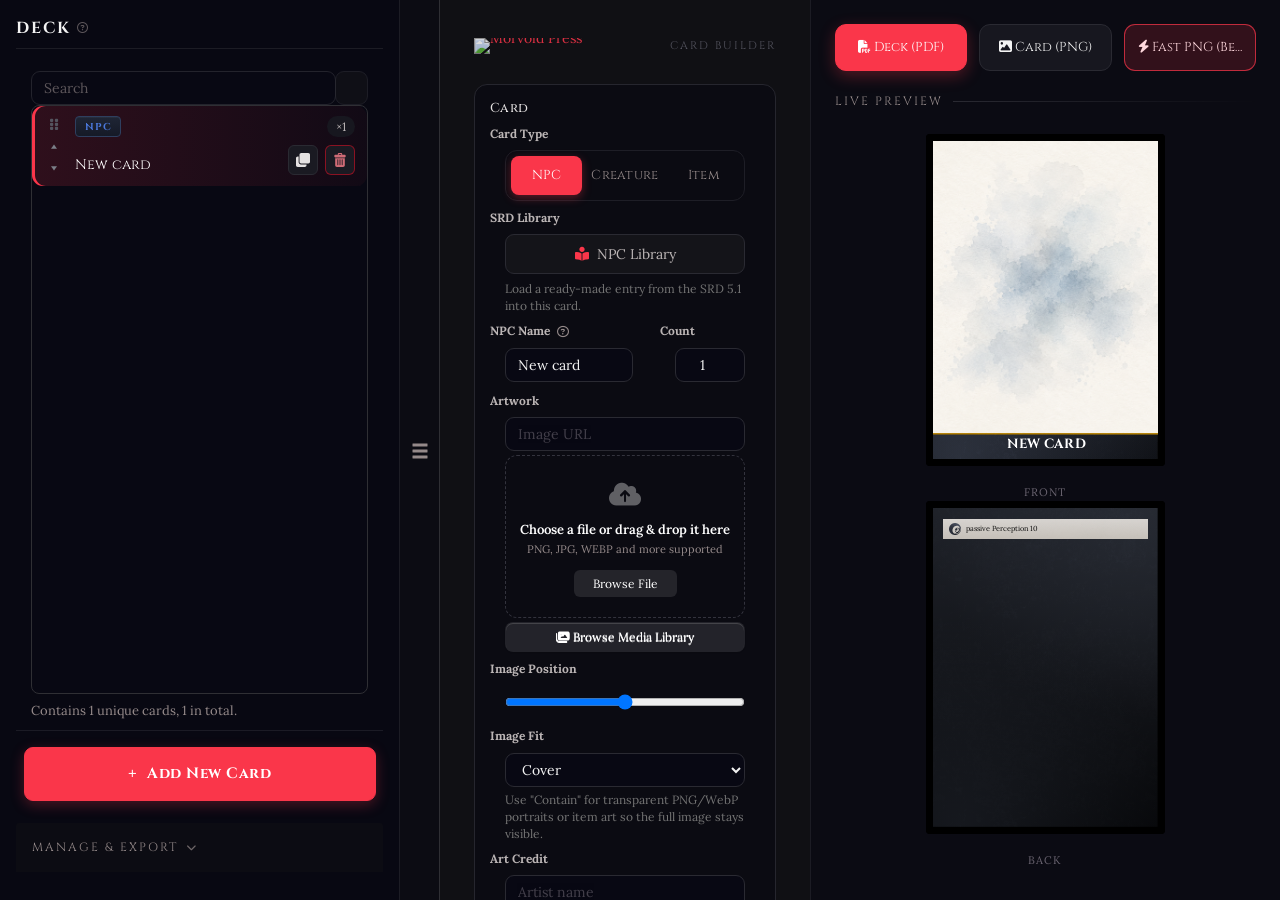
==== commit 2e0dec10: "Improve item card descriptions and sentience Keep item rarity and attunement text white Fix benefit " ====
--- a/index.html
+++ b/index.html
@@ -53,24 +53,24 @@
     <script type="text/javascript" src="js/fields/fields_deck.js"></script>
     <script type="text/javascript" src="js/fields/fields_page.js"></script>
     <script type="text/javascript" src="js/fields/fields_default.js"></script>
-    <script type="text/javascript" src="js/fields/fields_card.js?v=npc30"></script>
+    <script type="text/javascript" src="js/fields/fields_card.js?v=npc31"></script>
     <script type="text/javascript" src="js/monster-icon-data.js"></script>
-    <script type="text/javascript" src="js/cards.js?v=npc30"></script>
+    <script type="text/javascript" src="js/cards.js?v=npc31"></script>
     <script type="text/javascript" src="js/monster-computed.js"></script>
     <script type="text/javascript" src="js/colors.js"></script>
     <script type="text/javascript" src="js/icons.js"></script>
     <script type="text/javascript" src="js/doc_parser.js"></script>
     <script type="text/javascript" src="js/srd_data.js"></script>
-    <script type="text/javascript" src="js/srd-items.js?v=npc30"></script>
-    <script type="text/javascript" src="js/srd-items-data.js?v=npc30"></script>
-    <script type="text/javascript" src="js/item-art-data.js?v=npc30"></script>
-    <script type="text/javascript" src="js/srd-import.js?v=npc30"></script>
-    <script type="text/javascript" src="js/srd-items-library.js?v=npc30"></script>
+    <script type="text/javascript" src="js/srd-items.js?v=npc31"></script>
+    <script type="text/javascript" src="js/srd-items-data.js?v=npc31"></script>
+    <script type="text/javascript" src="js/item-art-data.js?v=npc31"></script>
+    <script type="text/javascript" src="js/srd-import.js?v=npc31"></script>
+    <script type="text/javascript" src="js/srd-items-library.js?v=npc31"></script>
     <script type="text/javascript" src="js/jsonbuilder-import.js"></script>
     <script type="text/javascript" src="js/card-lightbox.js"></script>
-    <script type="text/javascript" defer src="js/ui.js?v=npc30"></script>
-    <script type="text/javascript" defer src="js/autocomplete.js?v=npc30"></script>
-    <script type="text/javascript" defer src="js/redesign-modules.js?v=npc30"></script>
+    <script type="text/javascript" defer src="js/ui.js?v=npc31"></script>
+    <script type="text/javascript" defer src="js/autocomplete.js?v=npc31"></script>
+    <script type="text/javascript" defer src="js/redesign-modules.js?v=npc31"></script>
     <!-- Fonts -->
     <link href='https://fonts.googleapis.com/css2?family=Cinzel:wght@400;700&family=Lora:ital,wght@0,400;0,700;1,400;1,700&display=swap' rel='stylesheet'>
     <link href="fonts/game-icons.css" rel="stylesheet" />
@@ -82,9 +82,9 @@
       }
     </script>
     <!-- CSS -->
-    <link href="css/ui.css?v=npc30" rel="stylesheet" />
-    <link href="css/redesign.css?v=npc30" rel="stylesheet" />
-    <link href="css/cards.css?v=npc30" rel="stylesheet" />
+    <link href="css/ui.css?v=npc31" rel="stylesheet" />
+    <link href="css/redesign.css?v=npc31" rel="stylesheet" />
+    <link href="css/cards.css?v=npc31" rel="stylesheet" />
     <link href="css/card-size.css" rel="stylesheet" />
     <link href="css/icons.css" rel="stylesheet" />
     <link href="css/custom-icons.css" rel="stylesheet" />
@@ -674,6 +674,21 @@
                             <p class="help-block" style="margin:4px 0 0;font-size:12px;">Shown on the card as "Requires Attunement by ..."</p>
                         </div>
                     </div>
+                            </div>
+                        </div>
+                    </div>
+
+                    <div class="panel panel-default section-accordion item-section" id="sectionItemFeatures" style="display:none;">
+                        <div class="panel-heading" role="tab" id="heading_sectionItemFeatures">
+                            <h4 class="panel-title">
+                                <a class="collapsed" role="button" data-toggle="collapse" data-parent="#monster-form-accordion" href="#collapse_sectionItemFeatures" aria-expanded="false">
+                                    Item Description
+                                    <span class="section-counter" data-section="sectionItemFeatures"></span>
+                                </a>
+                            </h4>
+                        </div>
+                        <div id="collapse_sectionItemFeatures" class="panel-collapse collapse" role="tabpanel">
+                            <div class="panel-body">
                     <div class="form-group">
                         <label for="item-description" class="col-sm-3 control-label">Description</label>
                         <div class="col-sm-9"><textarea id="item-description" class="form-control" rows="5" placeholder="What the item does, how it looks, and how it's used"></textarea></div>
@@ -682,22 +697,8 @@
                         <label for="item-flavour-text" class="col-sm-3 control-label">Flavour Text</label>
                         <div class="col-sm-9"><textarea id="item-flavour-text" class="form-control" rows="3" placeholder="Optional italicized flavour text for the card"></textarea></div>
                     </div>
-                            </div>
-                        </div>
-                    </div>
-
-                    <div class="panel panel-default section-accordion item-section" id="sectionItemFeatures" style="display:none;">
-                        <div class="panel-heading" role="tab" id="heading_sectionItemFeatures">
-                            <h4 class="panel-title">
-                                <a class="collapsed" role="button" data-toggle="collapse" data-parent="#monster-form-accordion" href="#collapse_sectionItemFeatures" aria-expanded="false">
-                                    Benefits
-                                    <span class="section-counter" data-section="sectionItemFeatures"></span>
-                                </a>
-                            </h4>
-                        </div>
-                        <div id="collapse_sectionItemFeatures" class="panel-collapse collapse" role="tabpanel">
-                            <div class="panel-body">
-                    <p class="section-description" style="margin-top:0;">Add as many named item benefits as you need. Each one appears on the card like a creature action entry.</p>
+                    <h5>Benefits</h5>
+                    <p class="section-description">Add as many named item benefits as you need. Drag them to rearrange their order; each one appears on the card like a creature action entry.</p>
                     <div id="item-features-repeater"></div>
                     <div class="item-repeater-toolbar">
                         <button type="button" class="item-repeater-btn" id="item-features-add-btn"><i class="fa-solid fa-plus"></i> Add Benefit</button>
@@ -789,43 +790,90 @@
                         </div>
                     </div>
 
-                    <div class="panel panel-default section-accordion item-section" id="sectionItemMagic" style="display:none;">
-                        <div class="panel-heading" role="tab" id="heading_sectionItemMagic">
-                            <h4 class="panel-title">
-                                <a class="collapsed" role="button" data-toggle="collapse" data-parent="#monster-form-accordion" href="#collapse_sectionItemMagic" aria-expanded="false">
-                                    Curse &amp; Sentience
-                                    <span class="section-counter" data-section="sectionItemMagic"></span>
-                                </a>
-                            </h4>
-                        </div>
-                        <div id="collapse_sectionItemMagic" class="panel-collapse collapse" role="tabpanel">
-                            <div class="panel-body">
-                    <div class="form-group">
-                        <div class="col-sm-9 col-sm-offset-3">
-                            <div class="checkbox" style="margin-top:0;">
-                                <label>
-                                    <input type="checkbox" id="item-cursed"> Cursed
-                                </label>
-                            </div>
-                        </div>
-                    </div>
-                    <div class="form-group" id="item-curse-text-group" style="display:none;">
-                        <label for="item-curse-text" class="col-sm-3 control-label">Curse</label>
+                    <div class="panel panel-default section-accordion item-section" id="sectionItemCurse" style="display:none;">
+                        <div class="panel-heading" role="tab" id="heading_sectionItemCurse">
+                            <h4 class="panel-title">
+                                <a class="collapsed" role="button" data-toggle="collapse" data-parent="#monster-form-accordion" href="#collapse_sectionItemCurse" aria-expanded="false">
+                                    Curse
+                                    <span class="section-counter" data-section="sectionItemCurse"></span>
+                                </a>
+                            </h4>
+                        </div>
+                        <div id="collapse_sectionItemCurse" class="panel-collapse collapse" role="tabpanel">
+                            <div class="panel-body">
+                    <p class="section-description" style="margin-top:0;">Describe the item's curse. Turning this optional block on also marks the item as cursed on the card preview.</p>
+                    <div class="form-group">
+                        <label for="item-curse-text" class="col-sm-3 control-label">Curse Details</label>
                         <div class="col-sm-9"><textarea id="item-curse-text" class="form-control" rows="3" placeholder="Describe the curse and how it manifests"></textarea></div>
                     </div>
-                    <div class="form-group">
-                        <div class="col-sm-9 col-sm-offset-3">
-                            <div class="checkbox" style="margin-top:0;">
-                                <label>
-                                    <input type="checkbox" id="item-sentient"> Sentient
-                                </label>
-                            </div>
-                        </div>
-                    </div>
-                    <div class="form-group" id="item-sentient-text-group" style="display:none;">
-                        <label for="item-sentient-text" class="col-sm-3 control-label">Sentience</label>
-                        <div class="col-sm-9"><textarea id="item-sentient-text" class="form-control" rows="3" placeholder="Personality, communication, senses, and purpose"></textarea></div>
-                    </div>
+                            </div>
+                        </div>
+                    </div>
+
+                    <div class="panel panel-default section-accordion item-section" id="sectionItemSentience" style="display:none;">
+                        <div class="panel-heading" role="tab" id="heading_sectionItemSentience">
+                            <h4 class="panel-title">
+                                <a class="collapsed" role="button" data-toggle="collapse" data-parent="#monster-form-accordion" href="#collapse_sectionItemSentience" aria-expanded="false">
+                                    Sentience
+                                    <span class="section-counter" data-section="sectionItemSentience"></span>
+                                </a>
+                            </h4>
+                        </div>
+                        <div id="collapse_sectionItemSentience" class="panel-collapse collapse" role="tabpanel">
+                            <div class="panel-body">
+                    <p class="section-description" style="margin-top:0;">Define the item's mind, senses, languages, and roleplaying traits. Turning this optional block on also marks the item as sentient.</p>
+                    <div class="form-group">
+                        <label for="item-sentient-alignment" class="col-sm-3 control-label">Alignment</label>
+                        <div class="col-sm-9">
+                            <select id="item-sentient-alignment" class="form-control">
+                                <option value="">—</option>
+                                <option>Lawful Good</option>
+                                <option>Neutral Good</option>
+                                <option>Chaotic Good</option>
+                                <option>Lawful Neutral</option>
+                                <option>True Neutral</option>
+                                <option>Chaotic Neutral</option>
+                                <option>Lawful Evil</option>
+                                <option>Neutral Evil</option>
+                                <option>Chaotic Evil</option>
+                                <option>Unaligned</option>
+                                <option>Any Alignment</option>
+                            </select>
+                        </div>
+                    </div>
+                    <h5>Ability Scores</h5>
+                    <div class="row">
+                        <div class="col-sm-4"><div class="form-group"><label for="item-sentient-int" class="control-label">Intelligence</label><input type="number" id="item-sentient-int" class="form-control" min="0" max="30" placeholder="10"></div></div>
+                        <div class="col-sm-4"><div class="form-group"><label for="item-sentient-wis" class="control-label">Wisdom</label><input type="number" id="item-sentient-wis" class="form-control" min="0" max="30" placeholder="10"></div></div>
+                        <div class="col-sm-4"><div class="form-group"><label for="item-sentient-cha" class="control-label">Charisma</label><input type="number" id="item-sentient-cha" class="form-control" min="0" max="30" placeholder="10"></div></div>
+                    </div>
+                    <h5>Senses</h5>
+                    <div class="row">
+                        <div class="col-sm-4"><div class="form-group"><label for="item-sentient-blindsight" class="control-label">Blindsight</label><div class="input-group"><input type="number" id="item-sentient-blindsight" class="form-control" min="0" step="5" placeholder="0"><span class="input-group-addon">ft.</span></div></div></div>
+                        <div class="col-sm-4"><div class="form-group"><label for="item-sentient-darkvision" class="control-label">Darkvision</label><div class="input-group"><input type="number" id="item-sentient-darkvision" class="form-control" min="0" step="5" placeholder="0"><span class="input-group-addon">ft.</span></div></div></div>
+                        <div class="col-sm-4"><div class="form-group"><label for="item-sentient-tremorsense" class="control-label">Tremorsense</label><div class="input-group"><input type="number" id="item-sentient-tremorsense" class="form-control" min="0" step="5" placeholder="0"><span class="input-group-addon">ft.</span></div></div></div>
+                        <div class="col-sm-4"><div class="form-group"><label for="item-sentient-truesight" class="control-label">Truesight</label><div class="input-group"><input type="number" id="item-sentient-truesight" class="form-control" min="0" step="5" placeholder="0"><span class="input-group-addon">ft.</span></div></div></div>
+                        <div class="col-sm-4"><div class="form-group"><label for="item-sentient-hearing" class="control-label">Hearing</label><div class="input-group"><input type="number" id="item-sentient-hearing" class="form-control" min="0" step="5" placeholder="0"><span class="input-group-addon">ft.</span></div></div></div>
+                    </div>
+                    <h5>Languages</h5>
+                    <div class="form-group">
+                        <label class="col-sm-12 control-label" style="text-align:left;">Standard Languages</label>
+                        <div id="item-sentient-languages-standard-cb" class="col-sm-12 row" style="margin-left:0; margin-right:0;"></div>
+                    </div>
+                    <div class="form-group">
+                        <label class="col-sm-12 control-label" style="text-align:left;">Exotic Languages</label>
+                        <div id="item-sentient-languages-exotic-cb" class="col-sm-12 row" style="margin-left:0; margin-right:0;"></div>
+                    </div>
+                    <div class="form-group">
+                        <label for="item-sentient-text" class="col-sm-3 control-label">Additional Notes</label>
+                        <div class="col-sm-9"><textarea id="item-sentient-text" class="form-control" rows="3" placeholder="Optional additional sentience details"></textarea></div>
+                    </div>
+                    <h5>Roleplay</h5>
+                    <p class="section-description">These fields automatically appear in a Roleplay block on the card when Sentience is enabled.</p>
+                    <div class="form-group"><label for="item-sentient-personality" class="col-sm-3 control-label">Personality</label><div class="col-sm-9"><textarea id="item-sentient-personality" class="form-control" rows="2" placeholder="Personality"></textarea></div></div>
+                    <div class="form-group"><label for="item-sentient-quirk" class="col-sm-3 control-label">Quirk</label><div class="col-sm-9"><textarea id="item-sentient-quirk" class="form-control" rows="2" placeholder="Quirk"></textarea></div></div>
+                    <div class="form-group"><label for="item-sentient-flaw" class="col-sm-3 control-label">Flaw</label><div class="col-sm-9"><textarea id="item-sentient-flaw" class="form-control" rows="2" placeholder="Flaw"></textarea></div></div>
+                    <div class="form-group"><label for="item-sentient-goal" class="col-sm-3 control-label">Goal</label><div class="col-sm-9"><textarea id="item-sentient-goal" class="form-control" rows="2" placeholder="Goal"></textarea></div></div>
                             </div>
                         </div>
                     </div>
--- a/css/cards.css
+++ b/css/cards.css
@@ -666,6 +666,7 @@
 
 .item-rarity-line {
     margin: 0 0 0.6mm 0;
+    color: #fff;
 }
 
 /* Kept for any other badge grouping; overlay uses .monster-badges-overlay */
@@ -1665,3 +1666,15 @@
 .item-sentience-section .monster-traits-header {
     color: #34427a;
 }
+
+.item-sentience-copy p {
+    margin: 0 0 1.2mm;
+}
+
+.item-sentience-copy p:last-child {
+    margin-bottom: 0;
+}
+
+.item-sentience-notes {
+    white-space: pre-line;
+}
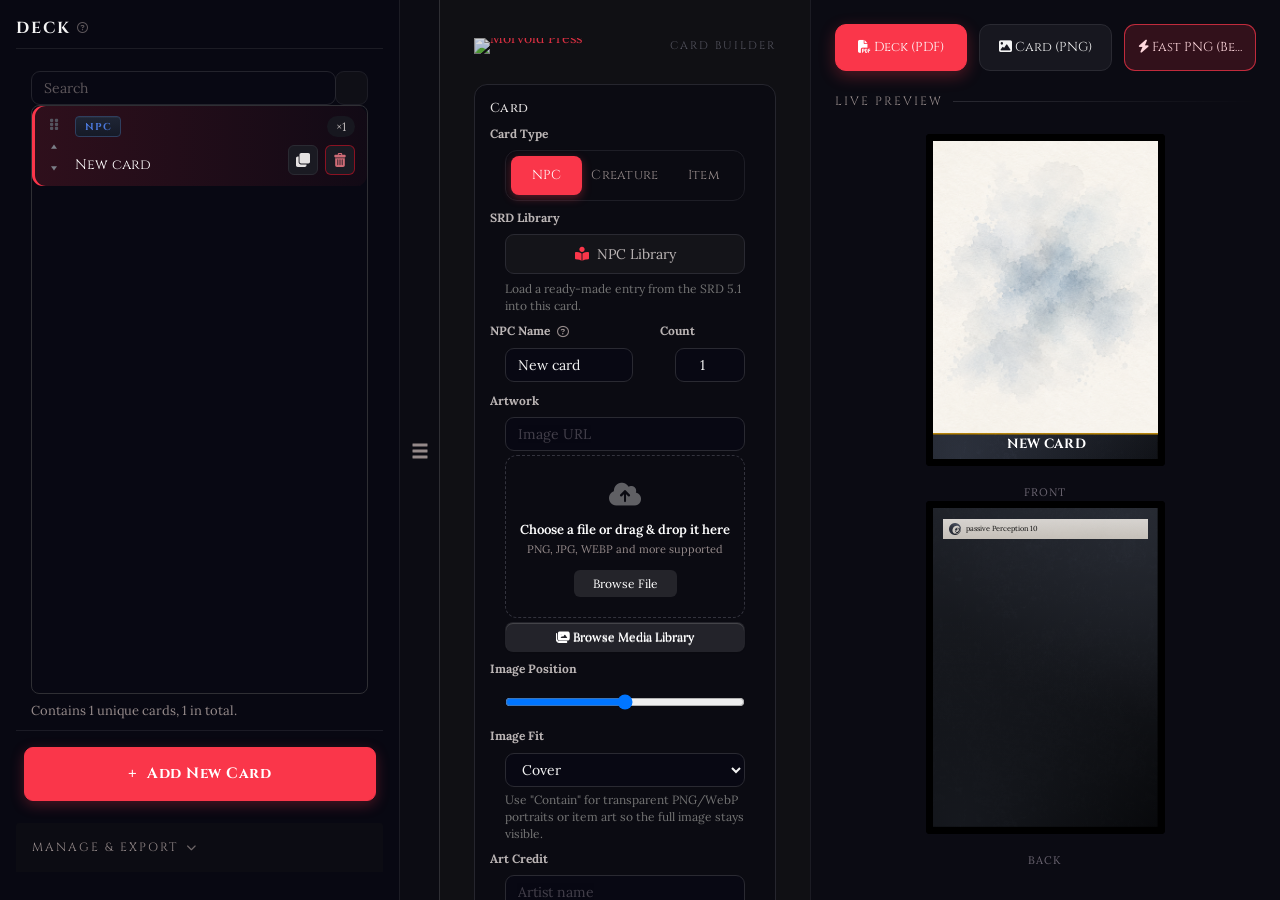
==== commit 84fc91f8: "Improve sentient item preview formatting Group sentient-item senses that share the same range Format" ====
--- a/index.html
+++ b/index.html
@@ -55,7 +55,7 @@
     <script type="text/javascript" src="js/fields/fields_default.js"></script>
     <script type="text/javascript" src="js/fields/fields_card.js?v=npc31"></script>
     <script type="text/javascript" src="js/monster-icon-data.js"></script>
-    <script type="text/javascript" src="js/cards.js?v=npc31"></script>
+    <script type="text/javascript" src="js/cards.js?v=npc32"></script>
     <script type="text/javascript" src="js/monster-computed.js"></script>
     <script type="text/javascript" src="js/colors.js"></script>
     <script type="text/javascript" src="js/icons.js"></script>
@@ -84,7 +84,7 @@
     <!-- CSS -->
     <link href="css/ui.css?v=npc31" rel="stylesheet" />
     <link href="css/redesign.css?v=npc31" rel="stylesheet" />
-    <link href="css/cards.css?v=npc31" rel="stylesheet" />
+    <link href="css/cards.css?v=npc32" rel="stylesheet" />
     <link href="css/card-size.css" rel="stylesheet" />
     <link href="css/icons.css" rel="stylesheet" />
     <link href="css/custom-icons.css" rel="stylesheet" />
--- a/css/cards.css
+++ b/css/cards.css
@@ -1658,13 +1658,9 @@
     overflow-wrap: anywhere;
 }
 
-/* Curse section header gets a red tint to stand out on the back */
-.item-curse-section .monster-traits-header {
-    color: #a03030;
-}
-
+.item-curse-section .monster-traits-header,
 .item-sentience-section .monster-traits-header {
-    color: #34427a;
+    color: #fff;
 }
 
 .item-sentience-copy p {
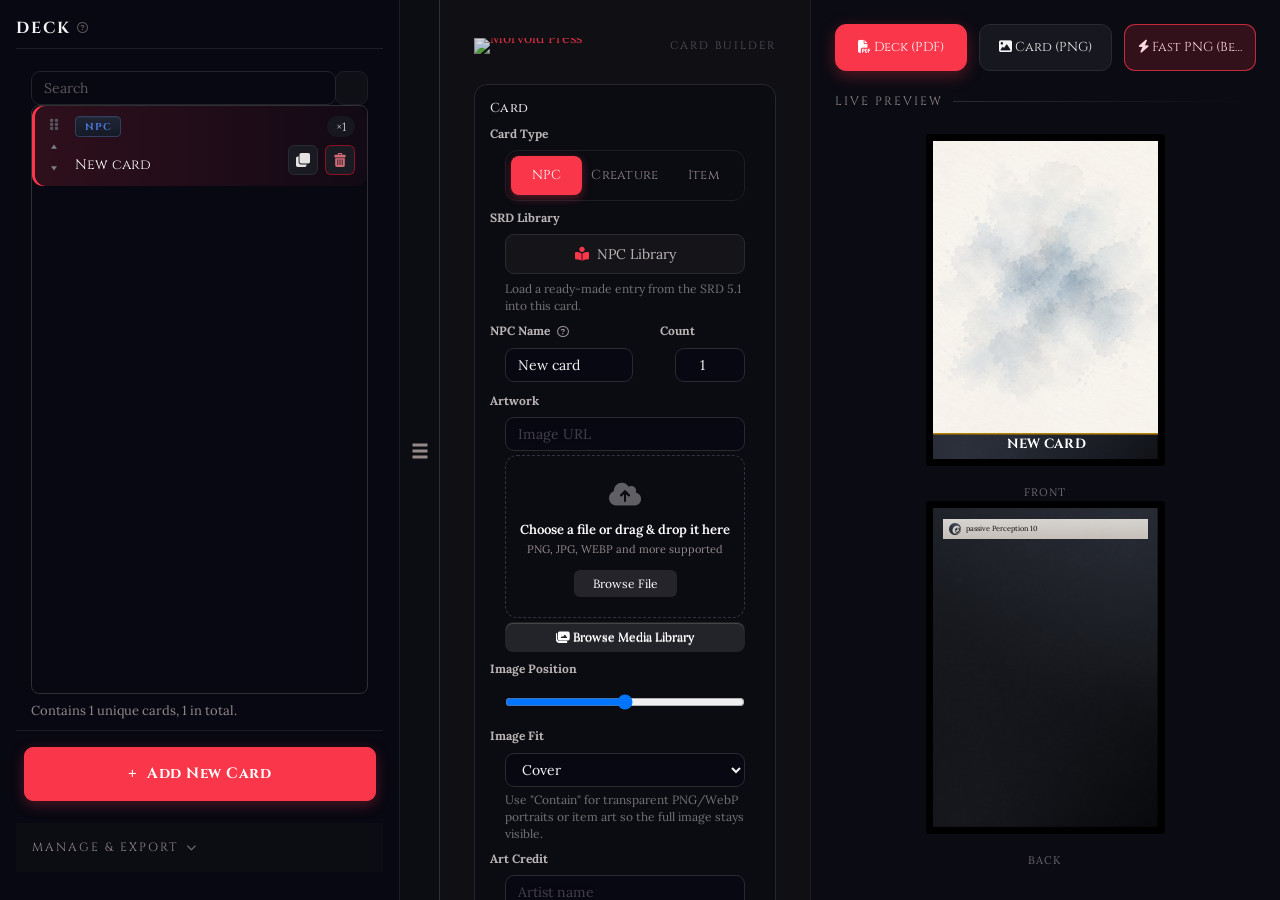
==== commit ffcf3e45: "Preserve transparency in uploaded PNG artwork Keep uploaded PNG artwork encoded as PNG after resizin" ====
--- a/index.html
+++ b/index.html
@@ -68,7 +68,7 @@
     <script type="text/javascript" src="js/srd-items-library.js?v=npc31"></script>
     <script type="text/javascript" src="js/jsonbuilder-import.js"></script>
     <script type="text/javascript" src="js/card-lightbox.js"></script>
-    <script type="text/javascript" defer src="js/ui.js?v=npc31"></script>
+    <script type="text/javascript" defer src="js/ui.js?v=npc32"></script>
     <script type="text/javascript" defer src="js/autocomplete.js?v=npc31"></script>
     <script type="text/javascript" defer src="js/redesign-modules.js?v=npc31"></script>
     <!-- Fonts -->
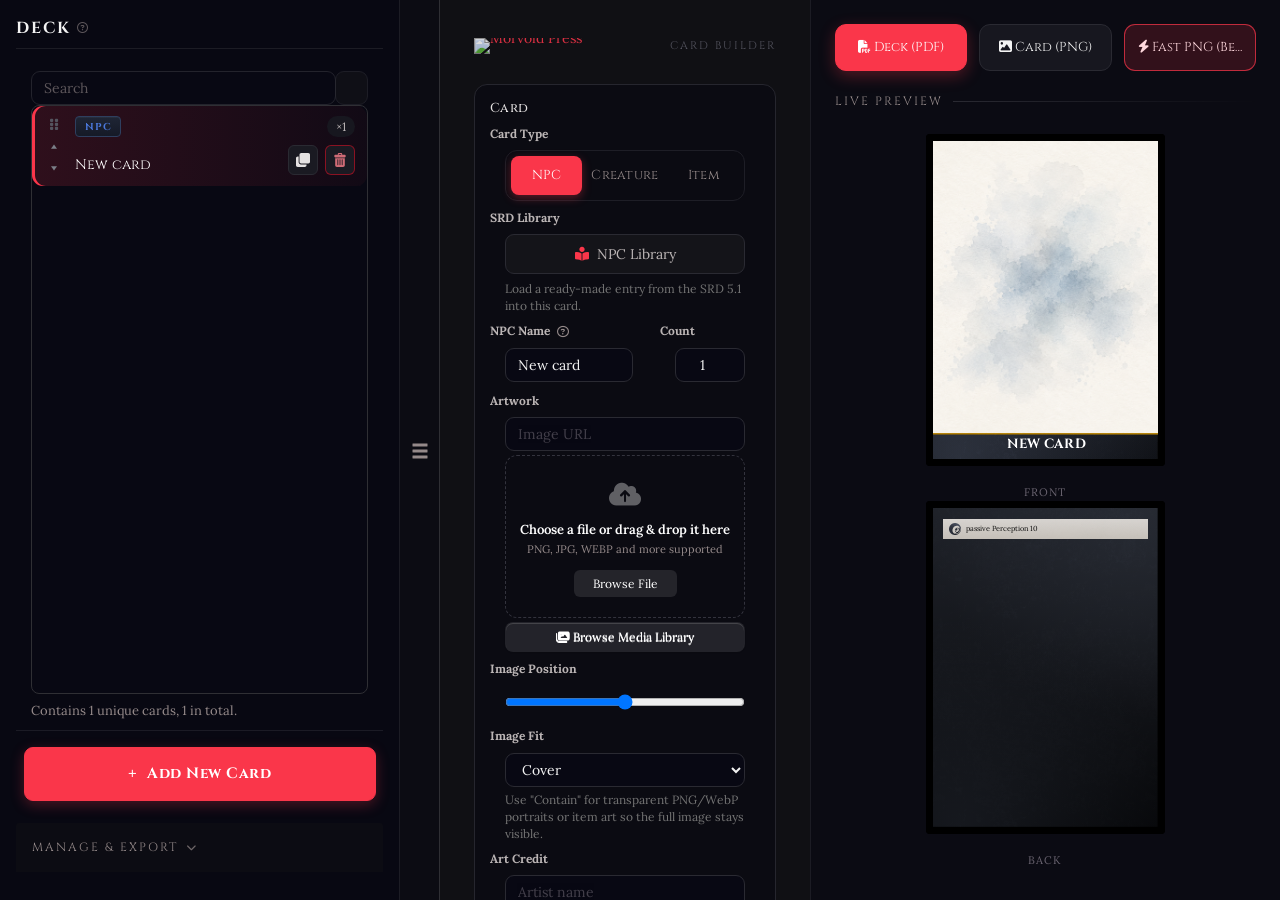
==== commit ac813dc4: "Add notation shortcuts to Creature Actions Add Damage and Saving Throw insertion buttons above Actio" ====
--- a/index.html
+++ b/index.html
@@ -68,7 +68,7 @@
     <script type="text/javascript" src="js/srd-items-library.js?v=npc31"></script>
     <script type="text/javascript" src="js/jsonbuilder-import.js"></script>
     <script type="text/javascript" src="js/card-lightbox.js"></script>
-    <script type="text/javascript" defer src="js/ui.js?v=npc32"></script>
+    <script type="text/javascript" defer src="js/ui.js?v=npc33"></script>
     <script type="text/javascript" defer src="js/autocomplete.js?v=npc31"></script>
     <script type="text/javascript" defer src="js/redesign-modules.js?v=npc31"></script>
     <!-- Fonts -->
@@ -82,7 +82,7 @@
       }
     </script>
     <!-- CSS -->
-    <link href="css/ui.css?v=npc31" rel="stylesheet" />
+    <link href="css/ui.css?v=npc33" rel="stylesheet" />
     <link href="css/redesign.css?v=npc31" rel="stylesheet" />
     <link href="css/cards.css?v=npc32" rel="stylesheet" />
     <link href="css/card-size.css" rel="stylesheet" />
--- a/css/ui.css
+++ b/css/ui.css
@@ -1172,6 +1172,75 @@
 
 .monster-action-card-detail .entry-repeater-remove-btn {
   display: none;
+}
+
+.monster-notation-toolbar {
+  display: flex;
+  align-items: center;
+  flex-wrap: wrap;
+  gap: 6px;
+  margin: 3px 0 6px;
+}
+
+.monster-notation-toolbar-label,
+.monster-notation-toolbar-hint {
+  font-size: 11px;
+  line-height: 1.2;
+  color: var(--light-muted);
+}
+
+.monster-notation-toolbar-label {
+  font-weight: 700;
+}
+
+.monster-notation-toolbar-hint {
+  font-style: italic;
+}
+
+.monster-notation-token {
+  display: inline-flex;
+  align-items: center;
+  gap: 5px;
+  min-height: 26px;
+  padding: 3px 8px;
+  border: 1px solid rgba(255, 255, 255, 0.2);
+  border-radius: 999px;
+  background: rgba(255, 255, 255, 0.06);
+  color: var(--light-soft);
+  font-size: 11px;
+  font-weight: 700;
+  line-height: 1;
+  cursor: grab;
+  transition: background-color 0.15s, border-color 0.15s, color 0.15s, opacity 0.15s;
+}
+
+.monster-notation-token:hover,
+.monster-notation-token:focus {
+  border-color: rgba(255, 255, 255, 0.42);
+  background: rgba(255, 255, 255, 0.13);
+  color: var(--light-white);
+  outline: none;
+}
+
+.monster-notation-token:active {
+  cursor: grabbing;
+}
+
+.monster-notation-token.is-dragging {
+  opacity: 0.55;
+}
+
+.monster-notation-token-damage i {
+  color: #f2b766;
+}
+
+.monster-notation-token-save i {
+  color: #7fb1ff;
+}
+
+.monster-entry-repeater-text.is-notation-drop-target {
+  border-color: #7fb1ff;
+  box-shadow: 0 0 0 2px rgba(127, 177, 255, 0.22);
 }
 
 .npc-inventory-card .monster-action-card-summary {
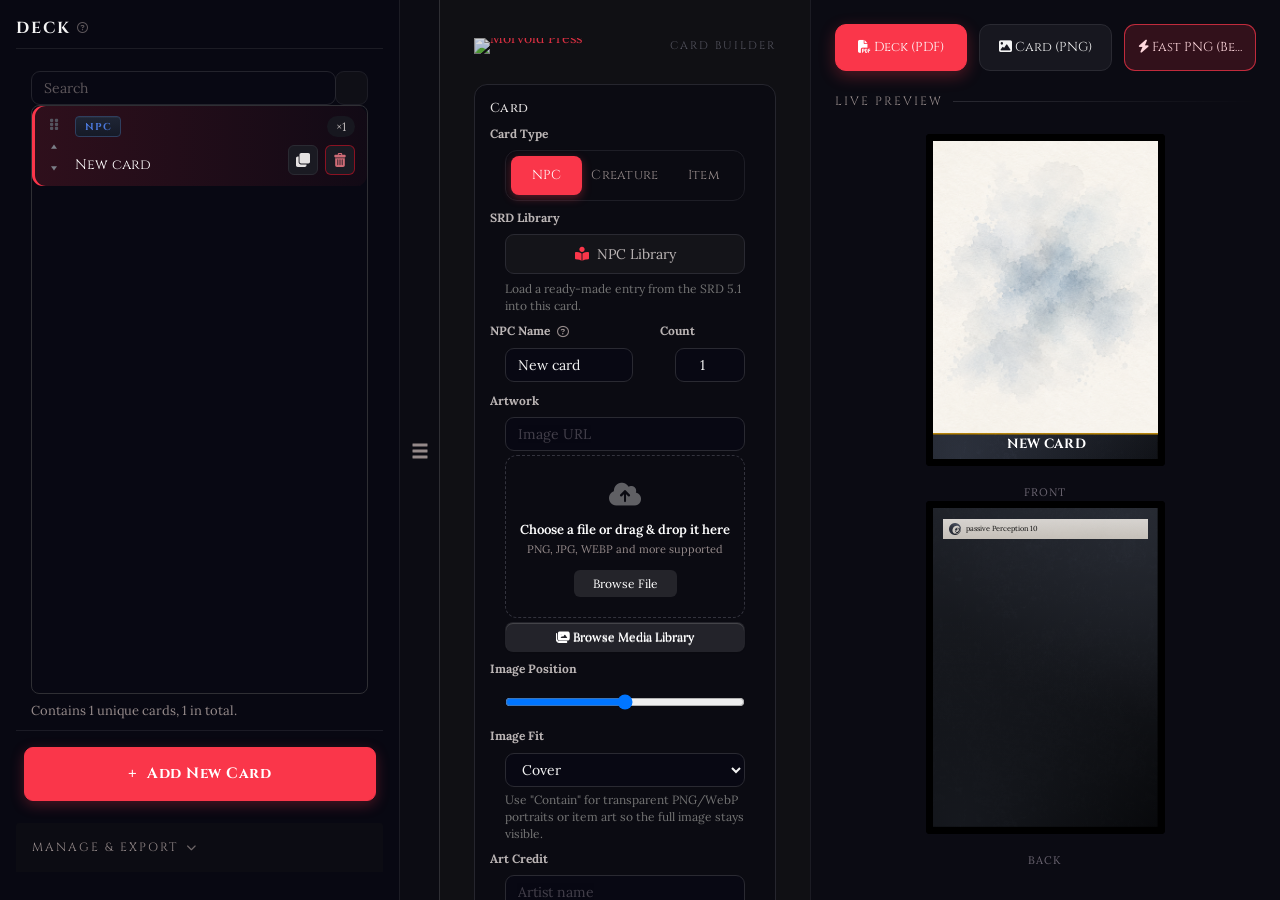
==== commit 540fd713: "Expand notation shortcuts to all supported fields Add notation controls to Creature Traits and comba" ====
--- a/index.html
+++ b/index.html
@@ -68,7 +68,7 @@
     <script type="text/javascript" src="js/srd-items-library.js?v=npc31"></script>
     <script type="text/javascript" src="js/jsonbuilder-import.js"></script>
     <script type="text/javascript" src="js/card-lightbox.js"></script>
-    <script type="text/javascript" defer src="js/ui.js?v=npc33"></script>
+    <script type="text/javascript" defer src="js/ui.js?v=npc34"></script>
     <script type="text/javascript" defer src="js/autocomplete.js?v=npc31"></script>
     <script type="text/javascript" defer src="js/redesign-modules.js?v=npc31"></script>
     <!-- Fonts -->
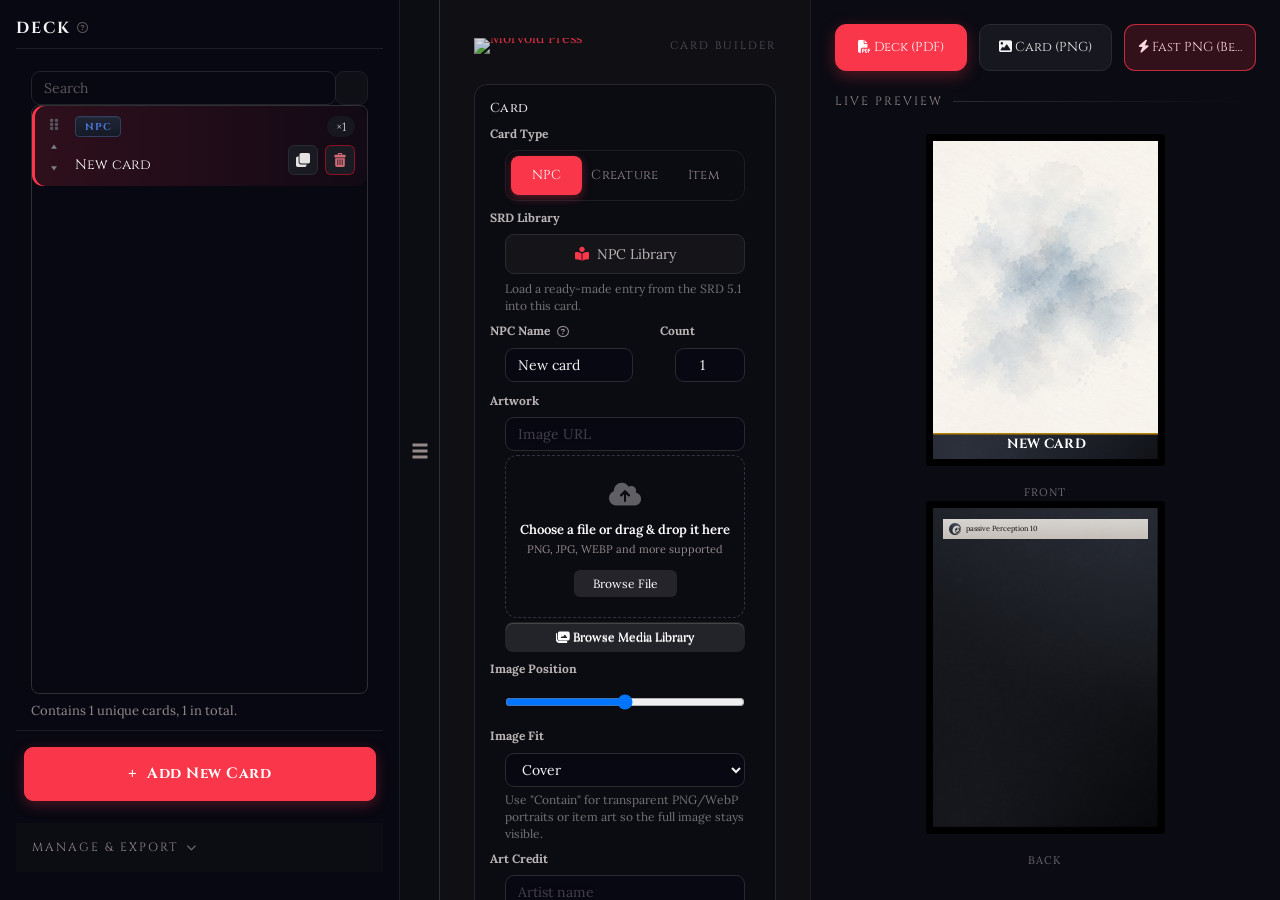
==== commit 5244f14e: "Added more Language Options and Simplified Item Type Hierarchy" ====
--- a/index.html
+++ b/index.html
@@ -53,9 +53,9 @@
     <script type="text/javascript" src="js/fields/fields_deck.js"></script>
     <script type="text/javascript" src="js/fields/fields_page.js"></script>
     <script type="text/javascript" src="js/fields/fields_default.js"></script>
-    <script type="text/javascript" src="js/fields/fields_card.js?v=npc31"></script>
+    <script type="text/javascript" src="js/fields/fields_card.js?v=npc36"></script>
     <script type="text/javascript" src="js/monster-icon-data.js"></script>
-    <script type="text/javascript" src="js/cards.js?v=npc32"></script>
+    <script type="text/javascript" src="js/cards.js?v=npc36"></script>
     <script type="text/javascript" src="js/monster-computed.js"></script>
     <script type="text/javascript" src="js/colors.js"></script>
     <script type="text/javascript" src="js/icons.js"></script>
@@ -64,13 +64,13 @@
     <script type="text/javascript" src="js/srd-items.js?v=npc31"></script>
     <script type="text/javascript" src="js/srd-items-data.js?v=npc31"></script>
     <script type="text/javascript" src="js/item-art-data.js?v=npc31"></script>
-    <script type="text/javascript" src="js/srd-import.js?v=npc31"></script>
-    <script type="text/javascript" src="js/srd-items-library.js?v=npc31"></script>
+    <script type="text/javascript" src="js/srd-import.js?v=npc35"></script>
+    <script type="text/javascript" src="js/srd-items-library.js?v=npc36"></script>
     <script type="text/javascript" src="js/jsonbuilder-import.js"></script>
     <script type="text/javascript" src="js/card-lightbox.js"></script>
-    <script type="text/javascript" defer src="js/ui.js?v=npc34"></script>
+    <script type="text/javascript" defer src="js/ui.js?v=npc36"></script>
     <script type="text/javascript" defer src="js/autocomplete.js?v=npc31"></script>
-    <script type="text/javascript" defer src="js/redesign-modules.js?v=npc31"></script>
+    <script type="text/javascript" defer src="js/redesign-modules.js?v=npc36"></script>
     <!-- Fonts -->
     <link href='https://fonts.googleapis.com/css2?family=Cinzel:wght@400;700&family=Lora:ital,wght@0,400;0,700;1,400;1,700&display=swap' rel='stylesheet'>
     <link href="fonts/game-icons.css" rel="stylesheet" />
@@ -567,57 +567,46 @@
                         <label for="item-type" class="col-sm-3 control-label">Item Type</label>
                         <div class="col-sm-9">
                             <select id="item-type" class="form-control">
-                                <option value="">—</option>
-                                <option>Adventuring Gear</option>
-                                <option>Ammunition</option>
-                                <option>Artisan's Tools</option>
-                                <option>Explosive</option>
-                                <option>Firearm</option>
-                                <option>Food and Drink</option>
-                                <option>Futuristic</option>
-                                <option>Gaming Set</option>
-                                <option>Generic Variant</option>
-                                <option>Heavy Armor</option>
-                                <option>Instrument</option>
-                                <option>Light Armor</option>
-                                <option>Martial Weapon</option>
-                                <option>Medium Armor</option>
-                                <option>Melee Weapon</option>
-                                <option>Modern</option>
-                                <option>Mount</option>
+                                <option value="">&mdash;</option>
+                                <option>Armor</option>
+                                <option>Weapon</option>
+                                <option>Consumable</option>
+                                <option>Magic Item</option>
+                                <option>Equipment</option>
+                                <option>Vehicle or Mount</option>
+                                <option>Treasure or Trade</option>
                                 <option>Other</option>
-                                <option>Poison</option>
-                                <option>Potion</option>
-                                <option>Ranged Weapon</option>
-                                <option>Renaissance</option>
-                                <option>Ring</option>
-                                <option>Rod</option>
-                                <option>Scroll</option>
-                                <option>Shield</option>
-                                <option>Simple Weapon</option>
-                                <option>Spellcasting Focus</option>
-                                <option>Staff</option>
-                                <option>Tack and Harness</option>
-                                <option>Tattoo</option>
-                                <option>Tool</option>
-                                <option>Trade Bar</option>
-                                <option>Trade Good</option>
-                                <option>Treasure (Art Object)</option>
-                                <option>Treasure (Coinage)</option>
-                                <option>Treasure (Gemstone)</option>
-                                <option>Vehicle (Air)</option>
-                                <option>Vehicle (Land)</option>
-                                <option>Vehicle (Space)</option>
-                                <option>Vehicle (Water)</option>
-                                <option>Wand</option>
-                                <option>Wondrous Item</option>
                             </select>
                         </div>
                     </div>
-                    <div class="form-group">
-                        <label for="item-subtype" class="col-sm-3 control-label">Item Subtype</label>
-                        <div class="col-sm-9">
-                            <input type="text" id="item-subtype" class="form-control" placeholder="e.g. Longsword, Dragonhide, Phoenix, Frost">
+                    <div class="form-group" id="item-category-group" style="display:none;">
+                        <label for="item-category" id="item-category-label" class="col-sm-3 control-label">Category</label>
+                        <div class="col-sm-9">
+                            <select id="item-category" class="form-control">
+                                <option value="">&mdash;</option>
+                            </select>
+                        </div>
+                    </div>
+                    <div class="form-group" id="item-type-detail-group" style="display:none;">
+                        <label for="item-type-detail" id="item-type-detail-label" class="col-sm-3 control-label">Classification</label>
+                        <div class="col-sm-9">
+                            <select id="item-type-detail" class="form-control">
+                                <option value="">&mdash;</option>
+                            </select>
+                        </div>
+                    </div>
+                    <div class="form-group" id="item-custom-type-group" style="display:none;">
+                        <label for="item-custom-type" class="col-sm-3 control-label">Custom Type</label>
+                        <div class="col-sm-9">
+                            <input type="text" id="item-custom-type" class="form-control" placeholder="e.g. Relic, Contraption, Planar Device">
+                        </div>
+                    </div>
+                    <div class="form-group" id="item-subtype-group" style="display:none;">
+                        <label for="item-subtype" id="item-subtype-label" class="col-sm-3 control-label">Specific Subtype</label>
+                        <div class="col-sm-9">
+                            <input type="text" id="item-subtype" class="form-control" list="item-subtype-options" placeholder="Optional specific subtype">
+                            <datalist id="item-subtype-options"></datalist>
+                            <p class="help-block" id="item-subtype-help" style="margin:4px 0 0;font-size:12px;">Choose a suggestion or enter a custom subtype.</p>
                         </div>
                     </div>
                     <div class="form-group" id="item-tier-group" style="display:none;">
@@ -863,6 +852,22 @@
                     <div class="form-group">
                         <label class="col-sm-12 control-label" style="text-align:left;">Exotic Languages</label>
                         <div id="item-sentient-languages-exotic-cb" class="col-sm-12 row" style="margin-left:0; margin-right:0;"></div>
+                    </div>
+                    <div class="form-group">
+                        <label for="item-sentient-languages-custom" class="col-sm-3 control-label">Custom Languages</label>
+                        <div class="col-sm-9">
+                            <input type="text" id="item-sentient-languages-custom" class="form-control" placeholder="e.g. Druidic, Thieves' Cant">
+                            <p class="help-block" style="margin:4px 0 0;font-size:12px;">Separate multiple custom languages with commas.</p>
+                        </div>
+                    </div>
+                    <div class="form-group">
+                        <label for="item-sentient-telepathy-range" class="col-sm-3 control-label">Telepathy</label>
+                        <div class="col-sm-9">
+                            <div class="input-group">
+                                <input type="number" id="item-sentient-telepathy-range" class="form-control" min="0" step="5" placeholder="0">
+                                <span class="input-group-addon">ft.</span>
+                            </div>
+                        </div>
                     </div>
                     <div class="form-group">
                         <label for="item-sentient-text" class="col-sm-3 control-label">Additional Notes</label>
@@ -1606,6 +1611,22 @@
                     <div class="form-group">
                         <label class="col-sm-12 control-label" style="text-align:left;">Exotic Languages</label>
                         <div id="monster-languages-exotic-cb" class="col-sm-12 row" style="margin-left:0; margin-right:0;"></div>
+                    </div>
+                    <div class="form-group">
+                        <label for="monster-languages-custom" class="col-sm-3 control-label">Custom Languages</label>
+                        <div class="col-sm-9">
+                            <input type="text" id="monster-languages-custom" class="form-control" placeholder="e.g. Druidic, Thieves' Cant">
+                            <p class="help-block" style="margin:4px 0 0;font-size:12px;">Separate multiple custom languages with commas.</p>
+                        </div>
+                    </div>
+                    <div class="form-group">
+                        <label for="monster-telepathy-range" class="col-sm-3 control-label">Telepathy</label>
+                        <div class="col-sm-9">
+                            <div class="input-group">
+                                <input type="number" id="monster-telepathy-range" class="form-control" min="0" step="5" placeholder="0">
+                                <span class="input-group-addon">ft.</span>
+                            </div>
+                        </div>
                     </div>
                         </div>
                     </div>
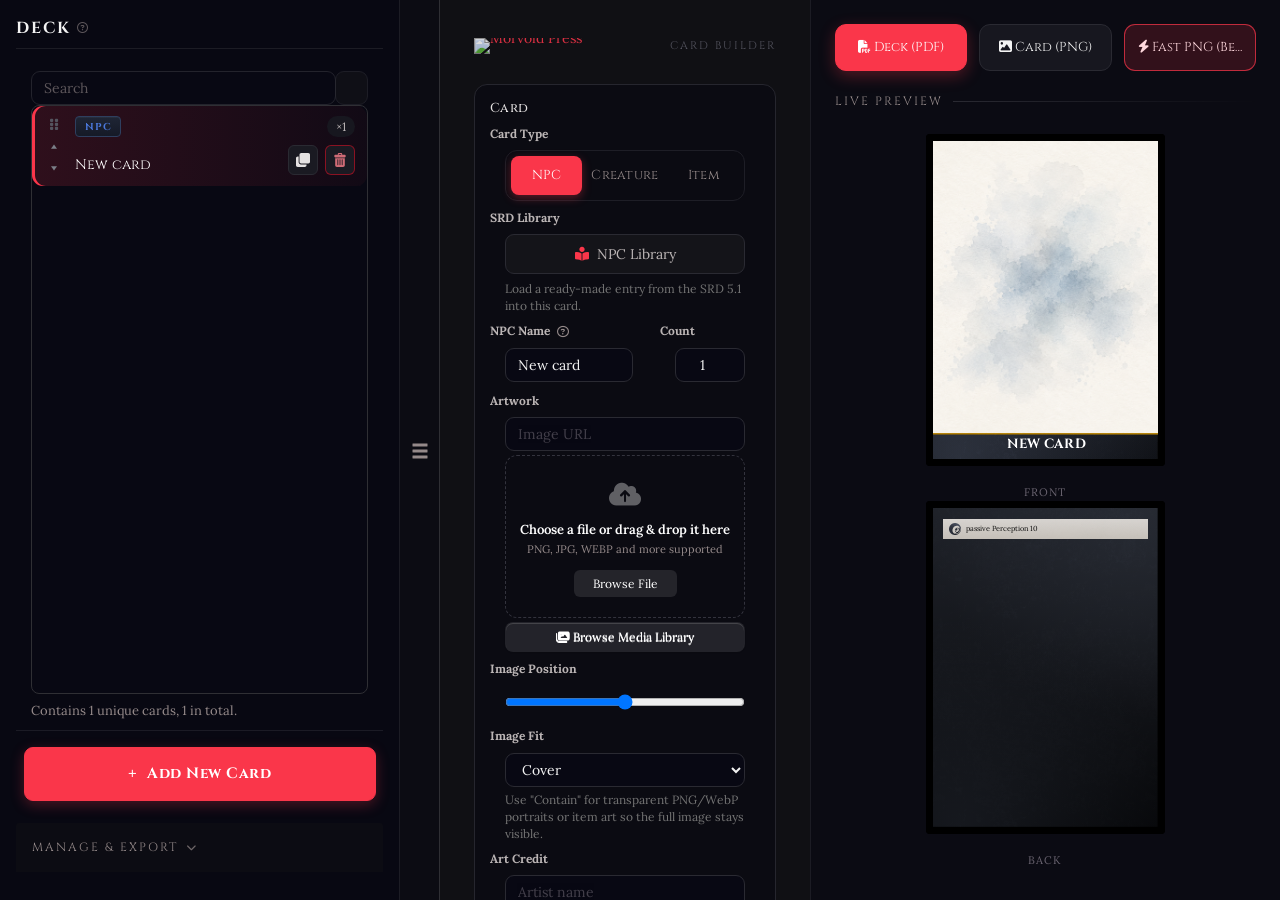
==== commit 0e1a1f26: "Expand and simplify notation insertion buttons Adds Save Failure and Save Success buttons to every n" ====
--- a/index.html
+++ b/index.html
@@ -68,7 +68,7 @@
     <script type="text/javascript" src="js/srd-items-library.js?v=npc36"></script>
     <script type="text/javascript" src="js/jsonbuilder-import.js"></script>
     <script type="text/javascript" src="js/card-lightbox.js"></script>
-    <script type="text/javascript" defer src="js/ui.js?v=npc36"></script>
+    <script type="text/javascript" defer src="js/ui.js?v=npc37"></script>
     <script type="text/javascript" defer src="js/autocomplete.js?v=npc31"></script>
     <script type="text/javascript" defer src="js/redesign-modules.js?v=npc36"></script>
     <!-- Fonts -->
@@ -82,7 +82,7 @@
       }
     </script>
     <!-- CSS -->
-    <link href="css/ui.css?v=npc33" rel="stylesheet" />
+    <link href="css/ui.css?v=npc37" rel="stylesheet" />
     <link href="css/redesign.css?v=npc31" rel="stylesheet" />
     <link href="css/cards.css?v=npc32" rel="stylesheet" />
     <link href="css/card-size.css" rel="stylesheet" />
@@ -1647,7 +1647,7 @@
                         <div id="collapse_sectionCreatureTraits" class="panel-collapse collapse" role="tabpanel">
                             <div class="panel-body">
                     <div class="field-hint-note" style="margin-bottom:8px;">
-                        <i class="fa-solid fa-circle-info"></i> <b>Tip:</b> Trait/action text supports notation like <code>@damage[1d6|bonus=auto|type=slashing]</code>, <code>@damage[1d10|bonus=str|type=bludgeoning/slashing]</code>, <code>@save[dex|dc=auto]</code>, <code>@save[dex/str|dc=auto]</code>, <code>@failure[effect]</code>, and <code>@success[effect]</code>. Damage bonuses can be <code>auto</code>, <code>str</code>, <code>dex</code>, <code>con</code>, <code>int</code>, <code>wis</code>, <code>cha</code>, or <code>none</code>.
+                        <i class="fa-solid fa-circle-info"></i> <b>Tip:</b> Trait/action text supports notation like <code>@damage[1d6|bonus=auto|type=slashing]</code>, <code>@damage[1d10|bonus=str|type=bludgeoning/slashing]</code>, <code>@save[dex|dc=auto|ability=auto]</code>, <code>@save[dex/str|dc=auto|ability=auto]</code>, <code>@failure[effect]</code>, and <code>@success[effect]</code>. Damage bonuses can be <code>auto</code>, <code>str</code>, <code>dex</code>, <code>con</code>, <code>int</code>, <code>wis</code>, <code>cha</code>, or <code>none</code>.
                     </div>
                     <div id="monster-traits-repeater"></div>
                     <div class="item-repeater-toolbar">
@@ -1669,7 +1669,7 @@
                         <div id="collapse_sectionCreatureActions" class="panel-collapse collapse" role="tabpanel">
                             <div class="panel-body">
                     <div class="field-hint-note" style="margin-bottom:8px;">
-                        <i class="fa-solid fa-circle-info"></i> <b>Tip:</b> Inside an Attack's <b>Hit</b> text or an Action's <b>Effect</b> text, you can insert <code>@damage[1d6|bonus=auto|type=slashing]</code>, <code>@damage[1d10|bonus=str|type=bludgeoning/slashing]</code>, <code>@save[con|dc=14]</code>, <code>@save[dex/str|dc=auto]</code>, <code>@failure[whatever happens on a failure]</code>, and <code>@success[whatever happens on a success]</code>. Optional <code>|ability=cha</code> lets you override which ability is used for an auto DC.
+                        <i class="fa-solid fa-circle-info"></i> <b>Tip:</b> Inside an Attack's <b>Hit</b> text or an Action's <b>Effect</b> text, you can insert <code>@damage[1d6|bonus=auto|type=slashing]</code>, <code>@damage[1d10|bonus=str|type=bludgeoning/slashing]</code>, <code>@save[con|dc=14|ability=auto]</code>, <code>@save[dex/str|dc=auto|ability=auto]</code>, <code>@failure[whatever happens on a failure]</code>, and <code>@success[whatever happens on a success]</code>. The <code>|ability=auto</code> segment chooses the DC ability automatically; replace <code>auto</code> with <code>str</code>, <code>dex</code>, <code>con</code>, <code>int</code>, <code>wis</code>, or <code>cha</code> to override it.
                     </div>
                     <div id="monster-actions-note-cr" class="field-hint-note" style="display:none; margin-bottom:8px;"></div>
                     <div id="monster-actions-note-str" class="field-hint-note" style="display:none; margin-bottom:8px;"></div>
--- a/css/ui.css
+++ b/css/ui.css
@@ -1210,8 +1210,8 @@
   font-size: 11px;
   font-weight: 700;
   line-height: 1;
-  cursor: grab;
-  transition: background-color 0.15s, border-color 0.15s, color 0.15s, opacity 0.15s;
+  cursor: pointer;
+  transition: background-color 0.15s, border-color 0.15s, color 0.15s;
 }
 
 .monster-notation-token:hover,
@@ -1222,14 +1222,6 @@
   outline: none;
 }
 
-.monster-notation-token:active {
-  cursor: grabbing;
-}
-
-.monster-notation-token.is-dragging {
-  opacity: 0.55;
-}
-
 .monster-notation-token-damage i {
   color: #f2b766;
 }
@@ -1238,9 +1230,12 @@
   color: #7fb1ff;
 }
 
-.monster-entry-repeater-text.is-notation-drop-target {
-  border-color: #7fb1ff;
-  box-shadow: 0 0 0 2px rgba(127, 177, 255, 0.22);
+.monster-notation-token-failure i {
+  color: #e78787;
+}
+
+.monster-notation-token-success i {
+  color: #72c99a;
 }
 
 .npc-inventory-card .monster-action-card-summary {
